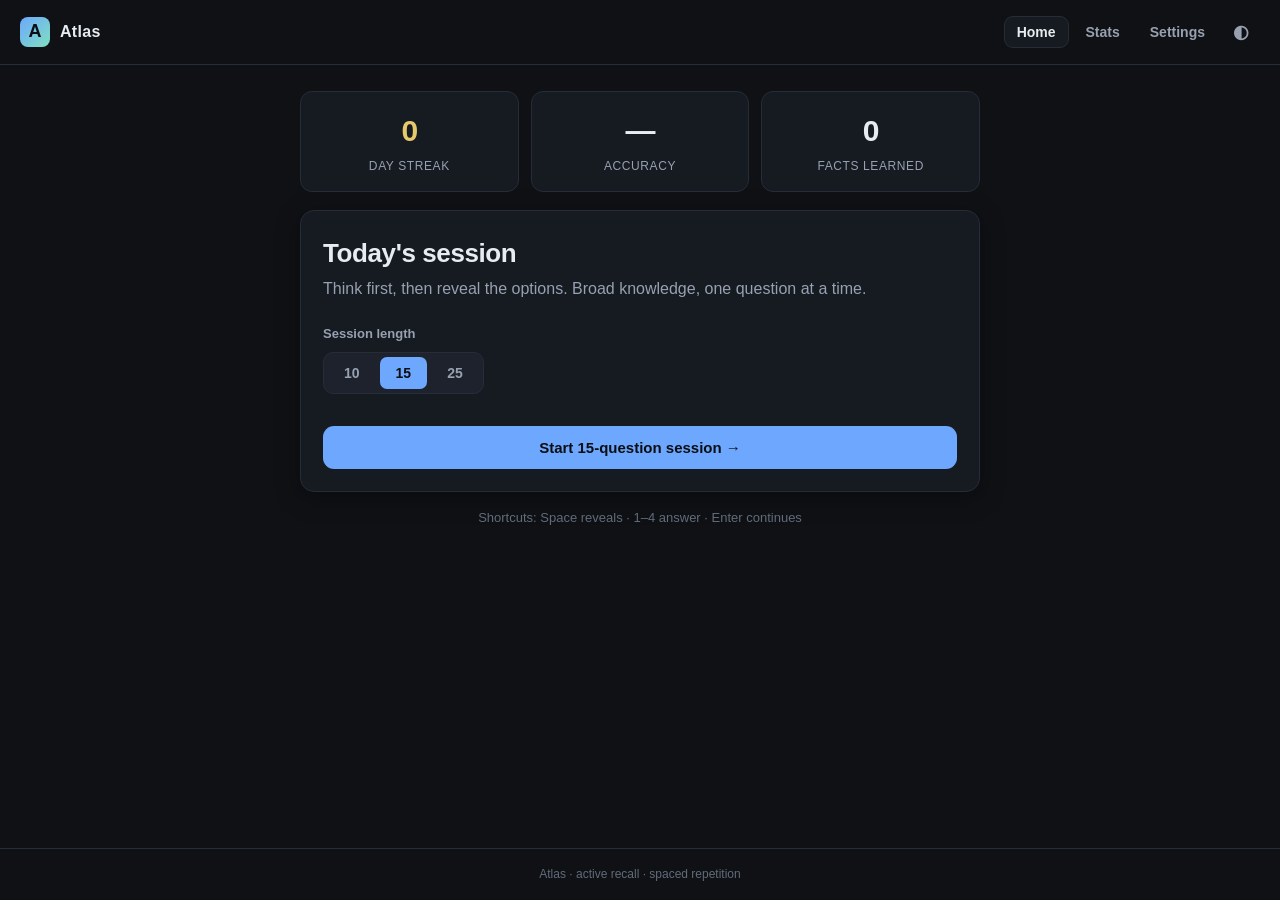
==== atlas/atlas.html @ 2e0153a5 "Add single-file build and phone/hosting instructions - atlas/atlas.html: the whole app (HTML, CSS, J" ====
<!doctype html>
<html lang="en" data-theme="dark">
<head>
<meta charset="utf-8" />
<meta name="viewport" content="width=device-width, initial-scale=1, viewport-fit=cover" />
<title>Atlas — Knowledge Training</title>
<link rel="icon" href="data:image/svg+xml,%3Csvg xmlns='http://www.w3.org/2000/svg' viewBox='0 0 32 32'%3E%3Crect width='32' height='32' rx='7' fill='%236ea8fe'/%3E%3Ctext x='16' y='23' font-family='Arial,sans-serif' font-size='20' font-weight='bold' text-anchor='middle' fill='%230b0e13'%3EA%3C/text%3E%3C/svg%3E" />
<style>
/* Atlas — clean, focused, distraction-free. Dark by default. */
:root {
  --bg: #0f1115;
  --bg-elev: #161a21;
  --bg-elev2: #1d222c;
  --border: #262c38;
  --text: #e7ecf3;
  --text-dim: #97a1b0;
  --text-faint: #616b7a;
  --accent: #6ea8fe;
  --accent-2: #7ee0c0;
  --good: #4ec98f;
  --good-bg: rgba(78, 201, 143, 0.12);
  --bad: #f2777a;
  --bad-bg: rgba(242, 119, 122, 0.12);
  --warn: #e6c96a;
  --shadow: 0 6px 24px rgba(0, 0, 0, 0.35);
  --radius: 14px;
  --maxw: 720px;
}
:root[data-theme="light"] {
  --bg: #f6f7f9;
  --bg-elev: #ffffff;
  --bg-elev2: #f0f2f5;
  --border: #e2e6ec;
  --text: #1a1f27;
  --text-dim: #566072;
  --text-faint: #8b95a5;
  --accent: #2f6fe0;
  --accent-2: #169c78;
  --good: #1f9d61;
  --good-bg: rgba(31, 157, 97, 0.10);
  --bad: #d8484b;
  --bad-bg: rgba(216, 72, 75, 0.10);
  --warn: #b8860b;
  --shadow: 0 6px 24px rgba(20, 30, 50, 0.10);
}

* { box-sizing: border-box; }
html, body { margin: 0; padding: 0; }
body {
  background: var(--bg);
  color: var(--text);
  font: 16px/1.55 -apple-system, BlinkMacSystemFont, "Segoe UI", Roboto, Helvetica, Arial, sans-serif;
  -webkit-font-smoothing: antialiased;
  min-height: 100vh;
}

#app { display: flex; flex-direction: column; min-height: 100vh; }

/* Top bar */
.topbar {
  display: flex; align-items: center; justify-content: space-between;
  padding: 14px 20px; border-bottom: 1px solid var(--border);
  position: sticky; top: 0; background: var(--bg); z-index: 10;
}
.brand { display: flex; align-items: center; gap: 10px; cursor: pointer; user-select: none; }
.logo {
  display: grid; place-items: center; width: 30px; height: 30px; border-radius: 8px;
  background: linear-gradient(135deg, var(--accent), var(--accent-2));
  color: #0b0e13; font-weight: 800; font-size: 18px;
}
.brand-name { font-weight: 700; letter-spacing: 0.3px; }
.nav { display: flex; align-items: center; gap: 4px; }
.nav-btn, .icon-btn {
  background: transparent; color: var(--text-dim); border: 1px solid transparent;
  padding: 7px 12px; border-radius: 9px; cursor: pointer; font-size: 14px; font-weight: 600;
}
.nav-btn:hover, .icon-btn:hover { color: var(--text); background: var(--bg-elev); }
.nav-btn.active { color: var(--text); background: var(--bg-elev); border-color: var(--border); }
.icon-btn { font-size: 18px; padding: 6px 10px; }

/* Layout */
main { flex: 1; width: 100%; max-width: var(--maxw); margin: 0 auto; padding: 26px 20px 60px; }
.foot { text-align: center; color: var(--text-faint); font-size: 12px; padding: 16px; border-top: 1px solid var(--border); }

/* Cards */
.card {
  background: var(--bg-elev); border: 1px solid var(--border); border-radius: var(--radius);
  padding: 22px; box-shadow: var(--shadow);
}
.card + .card { margin-top: 16px; }

h1 { font-size: 26px; margin: 0 0 4px; letter-spacing: -0.4px; }
h2 { font-size: 18px; margin: 0 0 12px; }
h3 { font-size: 14px; margin: 0 0 10px; color: var(--text-dim); text-transform: uppercase; letter-spacing: 0.6px; }
.sub { color: var(--text-dim); margin: 0 0 22px; }
p { margin: 0 0 12px; }

/* Buttons */
.btn {
  display: inline-flex; align-items: center; justify-content: center; gap: 8px;
  background: var(--accent); color: #0b0e13; border: none; border-radius: 11px;
  padding: 13px 20px; font-size: 15px; font-weight: 700; cursor: pointer; width: 100%;
  transition: filter .12s ease, transform .05s ease;
}
.btn:hover { filter: brightness(1.06); }
.btn:active { transform: translateY(1px); }
.btn.secondary { background: var(--bg-elev2); color: var(--text); border: 1px solid var(--border); }
.btn.ghost { background: transparent; color: var(--text-dim); border: 1px solid var(--border); }
.btn.danger { background: transparent; color: var(--bad); border: 1px solid var(--bad); }
.btn:disabled { opacity: .5; cursor: not-allowed; }
.btn-row { display: flex; gap: 10px; }
.btn-row .btn { width: auto; flex: 1; }

/* Home stat strip */
.stat-strip { display: grid; grid-template-columns: repeat(3, 1fr); gap: 12px; margin-bottom: 18px; }
.stat {
  background: var(--bg-elev); border: 1px solid var(--border); border-radius: 12px; padding: 16px;
  text-align: center;
}
.stat .big { font-size: 30px; font-weight: 800; letter-spacing: -1px; }
.stat .lbl { color: var(--text-dim); font-size: 12px; text-transform: uppercase; letter-spacing: 0.6px; margin-top: 2px; }
.stat .flame { color: var(--warn); }

/* Segmented control */
.seg { display: inline-flex; background: var(--bg-elev2); border: 1px solid var(--border); border-radius: 10px; padding: 4px; gap: 4px; }
.seg button {
  background: transparent; border: none; color: var(--text-dim); padding: 8px 16px; border-radius: 7px;
  cursor: pointer; font-weight: 600; font-size: 14px;
}
.seg button.active { background: var(--accent); color: #0b0e13; }

.field { margin: 16px 0; }
.field label { display: block; font-size: 13px; color: var(--text-dim); margin-bottom: 8px; font-weight: 600; }

/* Banner */
.banner {
  display: flex; align-items: center; justify-content: space-between; gap: 14px; flex-wrap: wrap;
  background: linear-gradient(135deg, rgba(110,168,254,.14), rgba(126,224,192,.10));
  border: 1px solid var(--border); border-radius: 12px; padding: 16px 18px; margin-bottom: 18px;
}
.banner .txt strong { display: block; }
.banner .txt span { color: var(--text-dim); font-size: 14px; }
.banner .btn { width: auto; }

/* ---- Quiz ---- */
.quiz-head { display: flex; align-items: center; justify-content: space-between; margin-bottom: 16px; color: var(--text-dim); font-size: 13px; }
.progress { height: 6px; background: var(--bg-elev2); border-radius: 99px; overflow: hidden; margin-bottom: 22px; border: 1px solid var(--border); }
.progress > i { display: block; height: 100%; background: linear-gradient(90deg, var(--accent), var(--accent-2)); transition: width .3s ease; }

.tags { display: flex; gap: 8px; flex-wrap: wrap; margin-bottom: 16px; }
.tag { font-size: 11px; font-weight: 700; text-transform: uppercase; letter-spacing: .5px; padding: 4px 9px; border-radius: 99px; border: 1px solid var(--border); color: var(--text-dim); }
.tag.topic { color: var(--accent); border-color: color-mix(in srgb, var(--accent) 40%, var(--border)); }
.tag.easy { color: var(--good); } .tag.medium { color: var(--warn); } .tag.hard { color: var(--bad); }
.tag.connect { color: var(--accent-2); border-color: color-mix(in srgb, var(--accent-2) 40%, var(--border)); }

.qtext { font-size: 24px; line-height: 1.35; font-weight: 600; letter-spacing: -0.3px; margin: 6px 0 24px; }
@media (min-width: 600px){ .qtext { font-size: 27px; } }

.recall-hint { color: var(--text-faint); font-size: 14px; margin-bottom: 20px; font-style: italic; }

.choices { display: flex; flex-direction: column; gap: 10px; }
.choice {
  display: flex; align-items: center; gap: 14px; text-align: left; width: 100%;
  background: var(--bg-elev2); border: 1px solid var(--border); color: var(--text);
  padding: 15px 16px; border-radius: 12px; cursor: pointer; font-size: 16px; line-height: 1.4;
  transition: border-color .12s ease, background .12s ease;
}
.choice:hover:not(:disabled) { border-color: var(--accent); }
.choice .key {
  flex: 0 0 26px; height: 26px; display: grid; place-items: center; border-radius: 7px;
  background: var(--bg); border: 1px solid var(--border); font-size: 13px; font-weight: 700; color: var(--text-dim);
}
.choice:disabled { cursor: default; }
.choice.correct { border-color: var(--good); background: var(--good-bg); }
.choice.correct .key { background: var(--good); color: #06130d; border-color: var(--good); }
.choice.wrong { border-color: var(--bad); background: var(--bad-bg); }
.choice.wrong .key { background: var(--bad); color: #1a0606; border-color: var(--bad); }
.choice.muted { opacity: .55; }

/* Feedback */
.feedback { margin-top: 22px; border-top: 1px solid var(--border); padding-top: 20px; }
.verdict { font-size: 18px; font-weight: 800; margin-bottom: 12px; display: flex; align-items: center; gap: 8px; }
.verdict.correct { color: var(--good); }
.verdict.wrong { color: var(--bad); }
.fb-block { margin: 12px 0; }
.fb-block .k { font-size: 11px; text-transform: uppercase; letter-spacing: .6px; color: var(--text-faint); font-weight: 700; margin-bottom: 3px; }
.fb-block .v { color: var(--text); }
.fb-block.connection .v { color: var(--accent-2); }
.fb-block.distractor .v { color: var(--text-dim); }

/* Summary */
.score-hero { text-align: center; padding: 10px 0 20px; }
.score-hero .pct { font-size: 56px; font-weight: 800; letter-spacing: -2px; line-height: 1; }
.score-hero .frac { color: var(--text-dim); margin-top: 6px; }

.breakdown-row { display: flex; align-items: center; gap: 12px; margin: 10px 0; }
.breakdown-row .name { flex: 0 0 130px; font-weight: 600; font-size: 14px; }
.bar { flex: 1; height: 8px; background: var(--bg-elev2); border-radius: 99px; overflow: hidden; border: 1px solid var(--border); }
.bar > i { display: block; height: 100%; background: linear-gradient(90deg, var(--accent), var(--accent-2)); }
.breakdown-row .val { flex: 0 0 64px; text-align: right; color: var(--text-dim); font-size: 13px; font-variant-numeric: tabular-nums; }

.recap-item { padding: 12px 0; border-bottom: 1px solid var(--border); }
.recap-item:last-child { border-bottom: none; }
.recap-item .q { font-weight: 600; margin-bottom: 3px; }
.recap-item .a { color: var(--good); font-size: 14px; }
.recap-item .e { color: var(--text-dim); font-size: 14px; margin-top: 3px; }

.review-list li { color: var(--text-dim); margin-bottom: 8px; }

/* Dashboard */
.metric-grid { display: grid; grid-template-columns: repeat(auto-fit, minmax(140px, 1fr)); gap: 12px; margin-bottom: 16px; }
.spark { width: 100%; height: 70px; display: block; }
.tbl { width: 100%; border-collapse: collapse; font-size: 14px; }
.tbl td { padding: 8px 0; border-bottom: 1px solid var(--border); }
.tbl td:last-child { text-align: right; color: var(--text-dim); font-variant-numeric: tabular-nums; }
.pill { font-size: 12px; padding: 2px 8px; border-radius: 99px; font-weight: 700; }
.pill.strong { color: var(--good); background: var(--good-bg); }
.pill.weak { color: var(--bad); background: var(--bad-bg); }

.muted-note { color: var(--text-faint); font-size: 13px; }
.center { text-align: center; }
.mt { margin-top: 16px; }
.hidden { display: none !important; }
.error-box { color: var(--bad); background: var(--bad-bg); border: 1px solid var(--bad); border-radius: 10px; padding: 16px; }

kbd {
  font: inherit; font-size: 12px; background: var(--bg-elev2); border: 1px solid var(--border);
  border-bottom-width: 2px; border-radius: 5px; padding: 1px 6px; color: var(--text-dim);
}

</style>
</head>
<body>

<div id="app">
  <header class="topbar">
    <div class="brand" id="navHome" role="button" tabindex="0" aria-label="Atlas home">
      <span class="logo">A</span><span class="brand-name">Atlas</span>
    </div>
    <nav class="nav">
      <button class="nav-btn" data-view="home">Home</button>
      <button class="nav-btn" data-view="stats">Stats</button>
      <button class="nav-btn" data-view="settings">Settings</button>
      <button class="icon-btn" id="themeToggle" title="Toggle light/dark" aria-label="Toggle theme">◐</button>
    </nav>
  </header>
  <main id="main"></main>
  <footer class="foot"><span>Atlas · active recall · spaced repetition</span></footer>
</div>
<script>
window.ATLAS_QUESTIONS = [
  {
    "id": "h001",
    "topic": "History",
    "subtopic": "Ancient Egypt",
    "difficulty": "easy",
    "question": "What was the primary purpose of the Great Pyramid of Giza?",
    "choices": [
      "A royal palace",
      "A tomb for a pharaoh",
      "A grain storehouse",
      "An astronomical observatory"
    ],
    "answerIndex": 1,
    "explanation": "The Great Pyramid was built around 2560 BCE as a monumental tomb for the pharaoh Khufu.",
    "distractorNotes": "It aligns to cardinal directions, but 'observatory' is a modern myth — its function was funerary.",
    "connection": "Part of the same Old Kingdom pyramid-building tradition centered on Memphis."
  },
  {
    "id": "h002",
    "topic": "History",
    "subtopic": "Ancient Egypt",
    "difficulty": "medium",
    "question": "The Rosetta Stone was crucial because it allowed scholars to decipher which script?",
    "choices": [
      "Cuneiform",
      "Egyptian hieroglyphs",
      "Linear B",
      "Sanskrit"
    ],
    "answerIndex": 1,
    "explanation": "Its parallel Greek text let Champollion crack hieroglyphs in the 1820s.",
    "distractorNotes": "Linear B was decoded later (1950s) by Ventris — a different script entirely.",
    "connection": "Found by Napoleon's expedition to Egypt in 1799."
  },
  {
    "id": "h003",
    "topic": "History",
    "subtopic": "Ancient Egypt",
    "difficulty": "medium",
    "question": "Cleopatra VII, the last active ruler of Ptolemaic Egypt, was of what ancestry?",
    "choices": [
      "Egyptian",
      "Greek (Macedonian)",
      "Persian",
      "Nubian"
    ],
    "answerIndex": 1,
    "explanation": "The Ptolemies descended from Ptolemy I, a Macedonian Greek general of Alexander the Great.",
    "distractorNotes": "Though queen of Egypt, her dynasty was Greek-speaking and Hellenistic in culture.",
    "connection": "Her death in 30 BCE marked Egypt's absorption into the Roman Empire."
  },
  {
    "id": "h004",
    "topic": "History",
    "subtopic": "Ancient Greece",
    "difficulty": "easy",
    "question": "Which Greek city-state was famous for its rigorous military training and warrior society?",
    "choices": [
      "Athens",
      "Corinth",
      "Sparta",
      "Thebes"
    ],
    "answerIndex": 2,
    "explanation": "Sparta organized its entire society around producing disciplined hoplite soldiers.",
    "distractorNotes": "Athens was the cultural and democratic rival — power, not soldiering, defined it.",
    "connection": "Athens and Sparta led opposing sides in the Peloponnesian War."
  },
  {
    "id": "h005",
    "topic": "History",
    "subtopic": "Ancient Greece",
    "difficulty": "medium",
    "question": "The Battle of Marathon (490 BCE) was fought between Athens and which empire?",
    "choices": [
      "Macedon",
      "The Persian Empire",
      "Carthage",
      "Rome"
    ],
    "answerIndex": 1,
    "explanation": "Athens repelled a Persian invasion at Marathon, a defining moment of the Greco-Persian Wars.",
    "distractorNotes": "Macedon rose later under Philip II and Alexander — not Athens' foe here.",
    "connection": "The later Persian invasion under Xerxes led to Thermopylae and Salamis."
  },
  {
    "id": "h006",
    "topic": "History",
    "subtopic": "Ancient Greece",
    "difficulty": "medium",
    "question": "Alexander the Great was tutored as a youth by which philosopher?",
    "choices": [
      "Plato",
      "Socrates",
      "Aristotle",
      "Diogenes"
    ],
    "answerIndex": 2,
    "explanation": "Aristotle tutored the young Alexander in Macedon, shaping his outlook.",
    "distractorNotes": "Aristotle studied under Plato, but it was Aristotle himself who taught Alexander.",
    "connection": "Aristotle had been a student of Plato, who studied under Socrates."
  },
  {
    "id": "h007",
    "topic": "History",
    "subtopic": "Ancient Greece",
    "difficulty": "hard",
    "question": "The Greek defeat of Athens in the Peloponnesian War (404 BCE) was largely secured with naval help from which unlikely backer of Sparta?",
    "choices": [
      "Egypt",
      "Persia",
      "Carthage",
      "Macedon"
    ],
    "answerIndex": 1,
    "explanation": "Persian gold funded the Spartan fleet that finally broke Athenian sea power.",
    "distractorNotes": "Persia had been Greece's enemy decades earlier — the alliance was purely strategic.",
    "connection": "Persia's earlier invasions had united Athens and Sparta against a common foe."
  },
  {
    "id": "h008",
    "topic": "History",
    "subtopic": "Ancient Rome",
    "difficulty": "easy",
    "question": "Who was the first Roman emperor?",
    "choices": [
      "Julius Caesar",
      "Augustus",
      "Nero",
      "Constantine"
    ],
    "answerIndex": 1,
    "explanation": "Augustus (Octavian) became the first emperor in 27 BCE, ending the Republic.",
    "distractorNotes": "Julius Caesar was a dictator but never emperor — he was assassinated in 44 BCE.",
    "connection": "Augustus was Julius Caesar's adopted heir and great-nephew."
  },
  {
    "id": "h009",
    "topic": "History",
    "subtopic": "Ancient Rome",
    "difficulty": "easy",
    "question": "Julius Caesar was assassinated in what year?",
    "choices": [
      "44 BCE",
      "27 BCE",
      "14 CE",
      "79 CE"
    ],
    "answerIndex": 0,
    "explanation": "He was stabbed by senators on the Ides of March, 44 BCE.",
    "distractorNotes": "27 BCE is when Augustus took power — after Caesar's death, not the same event.",
    "connection": "His death triggered civil wars that ended with Augustus founding the empire."
  },
  {
    "id": "h010",
    "topic": "History",
    "subtopic": "Ancient Rome",
    "difficulty": "medium",
    "question": "The Punic Wars were fought between Rome and which rival power?",
    "choices": [
      "Greece",
      "Egypt",
      "Carthage",
      "Persia"
    ],
    "answerIndex": 2,
    "explanation": "Rome fought three Punic Wars against Carthage, destroying it in 146 BCE.",
    "distractorNotes": "Hannibal was Carthaginian, not Greek — the wars were with Carthage.",
    "connection": "Hannibal's crossing of the Alps came in the Second Punic War."
  },
  {
    "id": "h011",
    "topic": "History",
    "subtopic": "Ancient Rome",
    "difficulty": "medium",
    "question": "Which general famously crossed the Alps with war elephants to attack Rome?",
    "choices": [
      "Scipio",
      "Hannibal",
      "Pyrrhus",
      "Vercingetorix"
    ],
    "answerIndex": 1,
    "explanation": "Hannibal of Carthage crossed the Alps in 218 BCE during the Second Punic War.",
    "distractorNotes": "Scipio was the Roman who ultimately defeated Hannibal at Zama.",
    "connection": "His campaign was part of Carthage's long struggle with Rome in the Punic Wars."
  },
  {
    "id": "h012",
    "topic": "History",
    "subtopic": "Ancient Rome",
    "difficulty": "hard",
    "question": "In what year did the Western Roman Empire traditionally 'fall' when the last emperor was deposed?",
    "choices": [
      "410 CE",
      "476 CE",
      "527 CE",
      "800 CE"
    ],
    "answerIndex": 1,
    "explanation": "In 476 CE the Germanic leader Odoacer deposed Romulus Augustulus, ending the Western Empire.",
    "distractorNotes": "410 CE was Alaric's sack of Rome — dramatic, but the empire limped on for decades.",
    "connection": "The Eastern (Byzantine) Empire continued for nearly another thousand years."
  },
  {
    "id": "h013",
    "topic": "History",
    "subtopic": "Byzantine Empire",
    "difficulty": "medium",
    "question": "The Byzantine emperor Justinian is best known for compiling what enduring legal work?",
    "choices": [
      "The Twelve Tables",
      "The Corpus Juris Civilis",
      "The Napoleonic Code",
      "Hammurabi's Code"
    ],
    "answerIndex": 1,
    "explanation": "Justinian's Corpus Juris Civilis codified Roman law and shaped later European legal systems.",
    "distractorNotes": "The Napoleonic Code came over a millennium later, though it drew on Roman ideas.",
    "connection": "Justinian also built the Hagia Sophia in Constantinople."
  },
  {
    "id": "h014",
    "topic": "History",
    "subtopic": "Byzantine Empire",
    "difficulty": "hard",
    "question": "In what year did Constantinople fall to the Ottoman Turks, ending the Byzantine Empire?",
    "choices": [
      "1204",
      "1453",
      "1492",
      "1520"
    ],
    "answerIndex": 1,
    "explanation": "Mehmed II captured Constantinople in 1453, ending the last remnant of the Roman Empire.",
    "distractorNotes": "1204 was the Crusader sack of the city — damaging, but not the final fall.",
    "connection": "The fall pushed Greek scholars west, feeding the Renaissance."
  },
  {
    "id": "h015",
    "topic": "History",
    "subtopic": "Ancient China",
    "difficulty": "medium",
    "question": "Which Chinese emperor unified China and is associated with the Terracotta Army?",
    "choices": [
      "Kublai Khan",
      "Qin Shi Huang",
      "Emperor Wu of Han",
      "Confucius"
    ],
    "answerIndex": 1,
    "explanation": "Qin Shi Huang unified China in 221 BCE and was buried with the Terracotta Army.",
    "distractorNotes": "Confucius was a philosopher, not an emperor, and lived centuries earlier.",
    "connection": "He also began connecting walls that would become the Great Wall of China."
  },
  {
    "id": "h016",
    "topic": "History",
    "subtopic": "Ancient China",
    "difficulty": "hard",
    "question": "The Han Dynasty is often paralleled with which contemporaneous Western empire at its height?",
    "choices": [
      "The Roman Empire",
      "The Persian Empire",
      "The Ottoman Empire",
      "Ancient Egypt"
    ],
    "answerIndex": 0,
    "explanation": "The Han (206 BCE–220 CE) flourished alongside Rome, both vast empires linked by the Silk Road.",
    "distractorNotes": "The Ottomans arose over a thousand years later — wrong era entirely.",
    "connection": "Silk Road trade connected Han China indirectly to the Roman world.",
    "connect": true
  },
  {
    "id": "h017",
    "topic": "History",
    "subtopic": "Mongol Empire",
    "difficulty": "easy",
    "question": "Who founded the Mongol Empire in the early 13th century?",
    "choices": [
      "Kublai Khan",
      "Genghis Khan",
      "Timur",
      "Attila"
    ],
    "answerIndex": 1,
    "explanation": "Genghis Khan united the Mongol tribes and launched conquests around 1206.",
    "distractorNotes": "Kublai Khan was his grandson, who later ruled China as the Yuan dynasty.",
    "connection": "Kublai Khan extended the empire and founded the Yuan dynasty in China."
  },
  {
    "id": "h018",
    "topic": "History",
    "subtopic": "Mongol Empire",
    "difficulty": "medium",
    "question": "The Mongol Empire became the largest contiguous land empire in history. Kublai Khan's rule in China established which dynasty?",
    "choices": [
      "Ming",
      "Song",
      "Yuan",
      "Tang"
    ],
    "answerIndex": 2,
    "explanation": "Kublai Khan founded the Yuan dynasty, ruling China from 1271.",
    "distractorNotes": "The Ming dynasty came after, overthrowing Mongol rule in 1368.",
    "connection": "Marco Polo reportedly served at Kublai Khan's court."
  },
  {
    "id": "h019",
    "topic": "History",
    "subtopic": "Islamic Golden Age",
    "difficulty": "medium",
    "question": "The 'House of Wisdom,' a major center of learning and translation, was located in which city?",
    "choices": [
      "Cairo",
      "Baghdad",
      "Cordoba",
      "Damascus"
    ],
    "answerIndex": 1,
    "explanation": "Baghdad's House of Wisdom under the Abbasids preserved and expanded Greek, Persian, and Indian knowledge.",
    "distractorNotes": "Cordoba was a great center too, but the House of Wisdom specifically was in Baghdad.",
    "connection": "Its translations later reached Europe, helping spark the Renaissance."
  },
  {
    "id": "h020",
    "topic": "History",
    "subtopic": "Islamic Golden Age",
    "difficulty": "hard",
    "question": "The mathematician al-Khwarizmi gave his name to which modern term?",
    "choices": [
      "Calculus",
      "Algorithm",
      "Logarithm",
      "Geometry"
    ],
    "answerIndex": 1,
    "explanation": "'Algorithm' derives from the Latinized form of al-Khwarizmi's name; 'algebra' from his book's title.",
    "distractorNotes": "Logarithms were developed much later by John Napier in the 1600s.",
    "connection": "His work reached Europe via translations from centers like Toledo."
  },
  {
    "id": "h021",
    "topic": "History",
    "subtopic": "Medieval Europe",
    "difficulty": "easy",
    "question": "The Magna Carta, sealed in 1215, limited the power of which English king?",
    "choices": [
      "Henry VIII",
      "King John",
      "Richard III",
      "William the Conqueror"
    ],
    "answerIndex": 1,
    "explanation": "Barons forced King John to seal Magna Carta, curbing royal power and asserting rights.",
    "distractorNotes": "Henry VIII reigned three centuries later — wrong era.",
    "connection": "Its principles influenced later constitutional ideas, including in the United States."
  },
  {
    "id": "h022",
    "topic": "History",
    "subtopic": "Medieval Europe",
    "difficulty": "medium",
    "question": "The Black Death, which killed a large share of Europe's population, peaked in which decade?",
    "choices": [
      "1240s",
      "1340s",
      "1450s",
      "1520s"
    ],
    "answerIndex": 1,
    "explanation": "The plague swept Europe roughly 1347–1351, killing perhaps a third of the population.",
    "distractorNotes": "The 1520s saw other crises, but the great Black Death peaked in the late 1340s.",
    "connection": "Labor shortages afterward helped weaken feudalism."
  },
  {
    "id": "h023",
    "topic": "History",
    "subtopic": "Medieval Europe",
    "difficulty": "medium",
    "question": "The Battle of Hastings in 1066 resulted in the Norman conquest of England led by whom?",
    "choices": [
      "William the Conqueror",
      "Charlemagne",
      "Harold Godwinson",
      "Richard the Lionheart"
    ],
    "answerIndex": 0,
    "explanation": "William, Duke of Normandy, defeated King Harold at Hastings and became king of England.",
    "distractorNotes": "Harold Godwinson was the English king who lost — and died — at Hastings.",
    "connection": "The conquest brought French language and customs into English governance."
  },
  {
    "id": "h024",
    "topic": "History",
    "subtopic": "Medieval Europe",
    "difficulty": "hard",
    "question": "Charlemagne was crowned 'Emperor of the Romans' by the Pope in what year?",
    "choices": [
      "800 CE",
      "962 CE",
      "1066 CE",
      "1215 CE"
    ],
    "answerIndex": 0,
    "explanation": "Pope Leo III crowned Charlemagne on Christmas Day, 800 CE, reviving an imperial title in the West.",
    "distractorNotes": "962 CE was Otto I's coronation, founding the later Holy Roman Empire.",
    "connection": "His empire fragmented into realms that shaped France and Germany.",
    "connect": true
  },
  {
    "id": "h025",
    "topic": "History",
    "subtopic": "Crusades",
    "difficulty": "medium",
    "question": "The First Crusade, launched in 1095, had what primary goal?",
    "choices": [
      "Convert Spain",
      "Capture Jerusalem",
      "Conquer Constantinople",
      "Defeat the Mongols"
    ],
    "answerIndex": 1,
    "explanation": "Pope Urban II called the First Crusade to seize Jerusalem from Muslim control; it fell in 1099.",
    "distractorNotes": "Constantinople was Christian at the time — its sack came in the Fourth Crusade.",
    "connection": "Later crusades increased contact between Europe and the Islamic world."
  },
  {
    "id": "h026",
    "topic": "History",
    "subtopic": "Renaissance",
    "difficulty": "easy",
    "question": "In which country did the Renaissance begin?",
    "choices": [
      "France",
      "England",
      "Italy",
      "Germany"
    ],
    "answerIndex": 2,
    "explanation": "The Renaissance began in Italian city-states like Florence in the 14th century.",
    "distractorNotes": "Germany was key to the later Reformation, but the Renaissance started in Italy.",
    "connection": "Wealthy patrons like the Medici funded Renaissance art."
  },
  {
    "id": "h027",
    "topic": "History",
    "subtopic": "Renaissance",
    "difficulty": "medium",
    "question": "Which family were the powerful banking patrons of Renaissance Florence?",
    "choices": [
      "The Borgias",
      "The Medici",
      "The Habsburgs",
      "The Sforza"
    ],
    "answerIndex": 1,
    "explanation": "The Medici bankrolled artists and thinkers, dominating Florentine politics and culture.",
    "distractorNotes": "The Sforza ruled Milan; the Medici were the Florentine patrons.",
    "connection": "Their patronage supported figures connected to Leonardo and Michelangelo."
  },
  {
    "id": "h028",
    "topic": "History",
    "subtopic": "Renaissance",
    "difficulty": "medium",
    "question": "Johannes Gutenberg's key innovation around 1440 was what?",
    "choices": [
      "The telescope",
      "Movable-type printing in Europe",
      "Paper",
      "The mechanical clock"
    ],
    "answerIndex": 1,
    "explanation": "Gutenberg's movable-type press let books be mass-produced, spreading ideas rapidly.",
    "distractorNotes": "Paper predated him by centuries, arriving from China via the Islamic world.",
    "connection": "Cheap printed books helped fuel the Reformation and Scientific Revolution."
  },
  {
    "id": "h029",
    "topic": "History",
    "subtopic": "Reformation",
    "difficulty": "easy",
    "question": "Who is traditionally said to have sparked the Protestant Reformation in 1517?",
    "choices": [
      "John Calvin",
      "Martin Luther",
      "Henry VIII",
      "Erasmus"
    ],
    "answerIndex": 1,
    "explanation": "Martin Luther's Ninety-Five Theses challenged Church practices, igniting the Reformation.",
    "distractorNotes": "Calvin came slightly later, building a distinct branch of Protestantism.",
    "connection": "The printing press spread Luther's writings across Europe fast."
  },
  {
    "id": "h030",
    "topic": "History",
    "subtopic": "Reformation",
    "difficulty": "medium",
    "question": "King Henry VIII broke from the Catholic Church largely to accomplish what?",
    "choices": [
      "Annul his marriage",
      "Fund a crusade",
      "Adopt Calvinism",
      "End Latin services"
    ],
    "answerIndex": 0,
    "explanation": "Denied an annulment by the Pope, Henry made himself head of the Church of England.",
    "distractorNotes": "His break was political and personal, not initially about Protestant theology like Calvinism.",
    "connection": "His split paralleled the wider Reformation shaking Europe."
  },
  {
    "id": "h031",
    "topic": "History",
    "subtopic": "Age of Exploration",
    "difficulty": "easy",
    "question": "In 1492, Christopher Columbus sailed west under the sponsorship of which crown?",
    "choices": [
      "Portugal",
      "England",
      "Spain",
      "France"
    ],
    "answerIndex": 2,
    "explanation": "Ferdinand and Isabella of Spain funded Columbus's voyage across the Atlantic.",
    "distractorNotes": "Portugal led exploration too, but Columbus sailed for Spain.",
    "connection": "His voyages began sustained European contact with the Americas."
  },
  {
    "id": "h032",
    "topic": "History",
    "subtopic": "Age of Exploration",
    "difficulty": "medium",
    "question": "Which explorer's expedition completed the first circumnavigation of the globe (1519–1522)?",
    "choices": [
      "Vasco da Gama",
      "Ferdinand Magellan",
      "Francis Drake",
      "Amerigo Vespucci"
    ],
    "answerIndex": 1,
    "explanation": "Magellan's expedition circled the globe, though he died in the Philippines before it finished.",
    "distractorNotes": "Drake circumnavigated later (1577–80); Magellan's voyage was first.",
    "connection": "The voyage proved the Americas were separate from Asia."
  },
  {
    "id": "h032b",
    "topic": "History",
    "subtopic": "Age of Exploration",
    "difficulty": "hard",
    "question": "The 1494 Treaty of Tordesillas divided newly explored lands between which two powers?",
    "choices": [
      "Spain and Portugal",
      "England and France",
      "Spain and England",
      "Portugal and the Netherlands"
    ],
    "answerIndex": 0,
    "explanation": "Spain and Portugal split the non-European world along a meridian, brokered by the Pope.",
    "distractorNotes": "England and France challenged it later, but weren't parties to the treaty.",
    "connection": "It explains why Brazil speaks Portuguese while most of Latin America speaks Spanish."
  },
  {
    "id": "h033",
    "topic": "History",
    "subtopic": "Age of Exploration",
    "difficulty": "medium",
    "question": "The Aztec Empire was conquered in the 1520s by a Spanish expedition led by whom?",
    "choices": [
      "Francisco Pizarro",
      "Hernán Cortés",
      "Ponce de León",
      "Hernando de Soto"
    ],
    "answerIndex": 1,
    "explanation": "Hernán Cortés toppled the Aztec Empire and its capital Tenochtitlan by 1521.",
    "distractorNotes": "Pizarro conquered the Inca in Peru — a different empire and region.",
    "connection": "Old World diseases devastated indigenous populations during the conquest."
  },
  {
    "id": "h034",
    "topic": "History",
    "subtopic": "Age of Exploration",
    "difficulty": "medium",
    "question": "Francisco Pizarro conquered which empire in the 1530s?",
    "choices": [
      "The Maya",
      "The Aztec",
      "The Inca",
      "The Olmec"
    ],
    "answerIndex": 2,
    "explanation": "Pizarro overthrew the Inca Empire in the Andes, capturing the emperor Atahualpa.",
    "distractorNotes": "Cortés conquered the Aztec; Pizarro's target was the Inca.",
    "connection": "Both conquests were aided by internal divisions and European diseases."
  },
  {
    "id": "h035",
    "topic": "History",
    "subtopic": "Scientific Revolution",
    "difficulty": "medium",
    "question": "Who proposed that the Sun, not the Earth, is at the center of the solar system?",
    "choices": [
      "Galileo",
      "Copernicus",
      "Newton",
      "Kepler"
    ],
    "answerIndex": 1,
    "explanation": "Copernicus advanced the heliocentric model in his 1543 work, challenging Earth-centered views.",
    "distractorNotes": "Galileo defended and provided evidence for it, but Copernicus proposed it first.",
    "connection": "Galileo's telescopic evidence supported Copernicus and drew Church scrutiny."
  },
  {
    "id": "h036",
    "topic": "History",
    "subtopic": "Scientific Revolution",
    "difficulty": "medium",
    "question": "Isaac Newton's Principia (1687) formulated the laws of motion and what other major theory?",
    "choices": [
      "Evolution",
      "Universal gravitation",
      "Relativity",
      "Thermodynamics"
    ],
    "answerIndex": 1,
    "explanation": "Newton described universal gravitation, unifying celestial and earthly motion.",
    "distractorNotes": "Relativity was Einstein's 20th-century revision of Newton's gravity.",
    "connection": "His work built on Kepler's laws of planetary motion."
  },
  {
    "id": "h037",
    "topic": "History",
    "subtopic": "Enlightenment",
    "difficulty": "medium",
    "question": "Which Enlightenment thinker argued for separation of governmental powers into branches?",
    "choices": [
      "Voltaire",
      "Montesquieu",
      "Rousseau",
      "Hobbes"
    ],
    "answerIndex": 1,
    "explanation": "Montesquieu's 'The Spirit of the Laws' advocated separating legislative, executive, and judicial powers.",
    "distractorNotes": "Rousseau focused on the social contract and general will, not separation of powers.",
    "connection": "His ideas shaped the U.S. Constitution's checks and balances."
  },
  {
    "id": "h038",
    "topic": "History",
    "subtopic": "American History",
    "difficulty": "easy",
    "question": "The United States Declaration of Independence was adopted in what year?",
    "choices": [
      "1607",
      "1776",
      "1783",
      "1789"
    ],
    "answerIndex": 1,
    "explanation": "The Second Continental Congress adopted the Declaration on July 4, 1776.",
    "distractorNotes": "1783 is when the Revolutionary War ended with the Treaty of Paris.",
    "connection": "Enlightenment ideas of natural rights shaped its language."
  },
  {
    "id": "h039",
    "topic": "History",
    "subtopic": "American History",
    "difficulty": "medium",
    "question": "Who was the principal author of the Declaration of Independence?",
    "choices": [
      "George Washington",
      "Benjamin Franklin",
      "Thomas Jefferson",
      "John Adams"
    ],
    "answerIndex": 2,
    "explanation": "Thomas Jefferson drafted the Declaration, later edited by the Congress.",
    "distractorNotes": "Franklin and Adams helped review it, but Jefferson wrote the draft.",
    "connection": "Jefferson drew on John Locke's ideas of natural rights."
  },
  {
    "id": "h040",
    "topic": "History",
    "subtopic": "American History",
    "difficulty": "medium",
    "question": "The American Civil War (1861–1865) was primarily fought over what central issue?",
    "choices": [
      "Taxation",
      "Slavery",
      "Foreign invasion",
      "Religion"
    ],
    "answerIndex": 1,
    "explanation": "Slavery and its expansion were the central issues driving Southern secession and the war.",
    "distractorNotes": "States' rights framed the debate, but the specific right in dispute was slavery.",
    "connection": "Lincoln's Emancipation Proclamation reframed the war's aims in 1863."
  },
  {
    "id": "h041",
    "topic": "History",
    "subtopic": "American History",
    "difficulty": "easy",
    "question": "Who was the U.S. president during the Civil War?",
    "choices": [
      "Andrew Jackson",
      "Abraham Lincoln",
      "Ulysses S. Grant",
      "Theodore Roosevelt"
    ],
    "answerIndex": 1,
    "explanation": "Abraham Lincoln led the Union through the Civil War until his assassination in 1865.",
    "distractorNotes": "Grant was the Union's top general who later became president after the war.",
    "connection": "Lincoln's Gettysburg Address redefined the war's purpose."
  },
  {
    "id": "h042",
    "topic": "History",
    "subtopic": "French Revolution",
    "difficulty": "easy",
    "question": "The French Revolution began in what year with events like the storming of the Bastille?",
    "choices": [
      "1776",
      "1789",
      "1804",
      "1815"
    ],
    "answerIndex": 1,
    "explanation": "The Bastille was stormed on July 14, 1789, a symbolic start to the Revolution.",
    "distractorNotes": "1804 is when Napoleon crowned himself emperor — a later phase.",
    "connection": "Enlightenment ideas and financial crisis fueled the upheaval."
  },
  {
    "id": "h043",
    "topic": "History",
    "subtopic": "French Revolution",
    "difficulty": "medium",
    "question": "The radical phase of the French Revolution dominated by mass executions is called the:",
    "choices": [
      "Thermidor",
      "Reign of Terror",
      "Directory",
      "Restoration"
    ],
    "answerIndex": 1,
    "explanation": "The Reign of Terror (1793–94), led by Robespierre, executed thousands as 'enemies' of the Revolution.",
    "distractorNotes": "Thermidor names the coup that ended the Terror and toppled Robespierre.",
    "connection": "Its chaos helped pave the way for Napoleon's rise."
  },
  {
    "id": "h044",
    "topic": "History",
    "subtopic": "Napoleonic Era",
    "difficulty": "medium",
    "question": "Napoleon's final defeat came at which 1815 battle?",
    "choices": [
      "Austerlitz",
      "Waterloo",
      "Trafalgar",
      "Leipzig"
    ],
    "answerIndex": 1,
    "explanation": "At Waterloo, British and Prussian forces under Wellington and Blücher defeated Napoleon for good.",
    "distractorNotes": "Austerlitz (1805) was one of his greatest victories — the opposite outcome.",
    "connection": "His defeat led to the Congress of Vienna redrawing Europe's map."
  },
  {
    "id": "h045",
    "topic": "History",
    "subtopic": "Napoleonic Era",
    "difficulty": "hard",
    "question": "Napoleon's disastrous 1812 campaign was an invasion of which country?",
    "choices": [
      "Spain",
      "Prussia",
      "Russia",
      "Austria"
    ],
    "answerIndex": 2,
    "explanation": "His invasion of Russia ended in catastrophic retreat, crippling the Grande Armée.",
    "distractorNotes": "Spain drained him in a long guerrilla war, but 1812's great disaster was Russia.",
    "connection": "The losses emboldened coalitions that led to Waterloo three years later."
  },
  {
    "id": "h046",
    "topic": "History",
    "subtopic": "Industrial Revolution",
    "difficulty": "easy",
    "question": "The Industrial Revolution began in the late 18th century in which country?",
    "choices": [
      "Britain",
      "United States",
      "Germany",
      "France"
    ],
    "answerIndex": 0,
    "explanation": "Britain, with coal, capital, and inventions, led the first Industrial Revolution.",
    "distractorNotes": "The U.S. and Germany industrialized heavily later in the 19th century.",
    "connection": "James Watt's steam engine improvements were central to it."
  },
  {
    "id": "h047",
    "topic": "History",
    "subtopic": "Industrial Revolution",
    "difficulty": "medium",
    "question": "James Watt is most associated with improving which machine?",
    "choices": [
      "The cotton gin",
      "The steam engine",
      "The telegraph",
      "The spinning jenny"
    ],
    "answerIndex": 1,
    "explanation": "Watt's improved steam engine (1760s–70s) dramatically boosted efficiency and powered industry.",
    "distractorNotes": "The spinning jenny (Hargreaves) was a textile machine, not Watt's work.",
    "connection": "Steam power later drove railways and steamships."
  },
  {
    "id": "h048",
    "topic": "History",
    "subtopic": "World War I",
    "difficulty": "easy",
    "question": "World War I began in what year?",
    "choices": [
      "1905",
      "1914",
      "1918",
      "1929"
    ],
    "answerIndex": 1,
    "explanation": "WWI broke out in 1914 after the assassination of Archduke Franz Ferdinand.",
    "distractorNotes": "1918 is when the war ended, not began.",
    "connection": "Its unresolved tensions helped set the stage for World War II."
  },
  {
    "id": "h049",
    "topic": "History",
    "subtopic": "World War I",
    "difficulty": "medium",
    "question": "The immediate spark of World War I was the assassination of Archduke Franz Ferdinand in which city?",
    "choices": [
      "Vienna",
      "Sarajevo",
      "Belgrade",
      "Berlin"
    ],
    "answerIndex": 1,
    "explanation": "He was killed in Sarajevo in June 1914, triggering a cascade of alliances into war.",
    "distractorNotes": "Vienna was the Austro-Hungarian capital, but the assassination happened in Sarajevo.",
    "connection": "Entangling alliances turned a regional crisis into a world war."
  },
  {
    "id": "h050",
    "topic": "History",
    "subtopic": "World War I",
    "difficulty": "medium",
    "question": "The 1919 treaty that formally ended World War I and imposed heavy terms on Germany was the Treaty of:",
    "choices": [
      "Versailles",
      "Vienna",
      "Westphalia",
      "Utrecht"
    ],
    "answerIndex": 0,
    "explanation": "The Treaty of Versailles imposed reparations and territorial losses on Germany.",
    "distractorNotes": "Westphalia (1648) ended the Thirty Years' War — wrong century.",
    "connection": "Resentment over Versailles fed the rise of Nazism in Germany.",
    "connect": true
  },
  {
    "id": "h051",
    "topic": "History",
    "subtopic": "Russian Revolution",
    "difficulty": "medium",
    "question": "The Bolshevik Revolution of 1917 was led by whom?",
    "choices": [
      "Stalin",
      "Lenin",
      "Trotsky",
      "Kerensky"
    ],
    "answerIndex": 1,
    "explanation": "Vladimir Lenin led the Bolsheviks to power in the October Revolution of 1917.",
    "distractorNotes": "Stalin rose to lead the USSR only after Lenin's death in 1924.",
    "connection": "It created the world's first communist state, the Soviet Union."
  },
  {
    "id": "h052",
    "topic": "History",
    "subtopic": "World War II",
    "difficulty": "easy",
    "question": "World War II in Europe began in 1939 with Germany's invasion of which country?",
    "choices": [
      "France",
      "Poland",
      "Russia",
      "Belgium"
    ],
    "answerIndex": 1,
    "explanation": "Germany invaded Poland in September 1939, prompting Britain and France to declare war.",
    "distractorNotes": "France was invaded in 1940 — after the war had already begun.",
    "connection": "A secret pact with the USSR divided Poland between them."
  },
  {
    "id": "h053",
    "topic": "History",
    "subtopic": "World War II",
    "difficulty": "easy",
    "question": "The Japanese attack that brought the United States into World War II struck which harbor in 1941?",
    "choices": [
      "Manila Bay",
      "Pearl Harbor",
      "Midway",
      "Guam"
    ],
    "answerIndex": 1,
    "explanation": "Japan attacked Pearl Harbor, Hawaii, on December 7, 1941, drawing the U.S. into the war.",
    "distractorNotes": "Midway was a later 1942 naval battle, a turning point in the Pacific.",
    "connection": "The attack ended American neutrality and unified public opinion for war."
  },
  {
    "id": "h054",
    "topic": "History",
    "subtopic": "World War II",
    "difficulty": "medium",
    "question": "The D-Day landings of June 6, 1944 took place on the beaches of which region?",
    "choices": [
      "Sicily",
      "Normandy",
      "Crete",
      "Gallipoli"
    ],
    "answerIndex": 1,
    "explanation": "Allied forces landed in Normandy, France, opening a Western Front against Nazi Germany.",
    "distractorNotes": "Sicily was invaded in 1943, a year earlier and further south.",
    "connection": "It was the largest seaborne invasion in history."
  },
  {
    "id": "h055",
    "topic": "History",
    "subtopic": "World War II",
    "difficulty": "medium",
    "question": "Which 1942–43 battle is widely seen as the turning point of the war on the Eastern Front?",
    "choices": [
      "Stalingrad",
      "Kursk",
      "Berlin",
      "Warsaw"
    ],
    "answerIndex": 0,
    "explanation": "The Soviet victory at Stalingrad halted and reversed the German advance in the east.",
    "distractorNotes": "Kursk (1943) was decisive too, but Stalingrad is the classic turning point.",
    "connection": "After it, the Soviets pushed steadily toward Berlin."
  },
  {
    "id": "h056",
    "topic": "History",
    "subtopic": "World War II",
    "difficulty": "medium",
    "question": "World War II ended in the Pacific in 1945 after atomic bombs were dropped on Hiroshima and which other city?",
    "choices": [
      "Tokyo",
      "Kyoto",
      "Nagasaki",
      "Osaka"
    ],
    "answerIndex": 2,
    "explanation": "The second atomic bomb hit Nagasaki on August 9, 1945; Japan surrendered days later.",
    "distractorNotes": "Tokyo was firebombed but not struck by an atomic bomb.",
    "connection": "The bombings ushered in the nuclear age and Cold War arms race."
  },
  {
    "id": "h057",
    "topic": "History",
    "subtopic": "Cold War",
    "difficulty": "easy",
    "question": "The Cold War was primarily a rivalry between the United States and which other power?",
    "choices": [
      "China",
      "The Soviet Union",
      "Germany",
      "Japan"
    ],
    "answerIndex": 1,
    "explanation": "The U.S. and the USSR led opposing capitalist and communist blocs after WWII.",
    "distractorNotes": "China was communist too, but the central rivalry was U.S. vs. USSR.",
    "connection": "It featured proxy wars, an arms race, and the space race."
  },
  {
    "id": "h058",
    "topic": "History",
    "subtopic": "Cold War",
    "difficulty": "medium",
    "question": "The 1962 crisis that brought the U.S. and USSR close to nuclear war involved missiles in which country?",
    "choices": [
      "Vietnam",
      "Cuba",
      "Korea",
      "Turkey"
    ],
    "answerIndex": 1,
    "explanation": "The Cuban Missile Crisis erupted over Soviet nuclear missiles placed in Cuba.",
    "distractorNotes": "U.S. missiles in Turkey were part of the deal to defuse it, but the crisis centered on Cuba.",
    "connection": "It led to a Moscow–Washington hotline to prevent future miscalculation."
  },
  {
    "id": "h059",
    "topic": "History",
    "subtopic": "Cold War",
    "difficulty": "medium",
    "question": "The Berlin Wall, a symbol of Cold War division, fell in what year?",
    "choices": [
      "1961",
      "1979",
      "1989",
      "1991"
    ],
    "answerIndex": 2,
    "explanation": "The wall fell in November 1989, presaging the end of the Cold War.",
    "distractorNotes": "1961 is when it was built; 1989 is when it fell.",
    "connection": "The Soviet Union itself dissolved two years later, in 1991."
  },
  {
    "id": "h060",
    "topic": "History",
    "subtopic": "Cold War",
    "difficulty": "hard",
    "question": "The Soviet Union formally dissolved in what year?",
    "choices": [
      "1985",
      "1989",
      "1991",
      "1993"
    ],
    "answerIndex": 2,
    "explanation": "The USSR dissolved in December 1991, ending the Cold War era.",
    "distractorNotes": "1989 saw the fall of the Berlin Wall, but the USSR held together two more years.",
    "connection": "Gorbachev's reforms (glasnost, perestroika) preceded the collapse."
  },
  {
    "id": "h061",
    "topic": "History",
    "subtopic": "Ancient Mesopotamia",
    "difficulty": "medium",
    "question": "One of the earliest known written law codes was created by which Babylonian king?",
    "choices": [
      "Sargon",
      "Hammurabi",
      "Nebuchadnezzar",
      "Cyrus"
    ],
    "answerIndex": 1,
    "explanation": "Hammurabi's Code (c. 1750 BCE) inscribed laws with the famous 'eye for an eye' principle.",
    "distractorNotes": "Cyrus the Great was a later Persian king known for a cylinder about tolerance, not this code.",
    "connection": "It predates Roman law by well over a millennium."
  },
  {
    "id": "h062",
    "topic": "History",
    "subtopic": "Ancient Persia",
    "difficulty": "medium",
    "question": "Cyrus the Great founded which empire in the 6th century BCE?",
    "choices": [
      "The Ottoman Empire",
      "The Achaemenid Persian Empire",
      "The Mauryan Empire",
      "The Assyrian Empire"
    ],
    "answerIndex": 1,
    "explanation": "Cyrus founded the Achaemenid Empire, the largest the world had yet seen.",
    "distractorNotes": "The Ottomans arose over 2,000 years later — wrong era.",
    "connection": "His successors Darius and Xerxes fought the Greco-Persian Wars."
  },
  {
    "id": "h063",
    "topic": "History",
    "subtopic": "Ancient India",
    "difficulty": "hard",
    "question": "The Mauryan emperor Ashoka is famous for converting to and spreading which religion after a bloody war?",
    "choices": [
      "Hinduism",
      "Buddhism",
      "Jainism",
      "Zoroastrianism"
    ],
    "answerIndex": 1,
    "explanation": "Horrified by the Kalinga war, Ashoka embraced Buddhism and promoted it across his empire.",
    "distractorNotes": "Jainism arose in the same region and era, but Ashoka championed Buddhism.",
    "connection": "His edicts, carved on pillars, spread Buddhist ethics widely."
  },
  {
    "id": "h064",
    "topic": "History",
    "subtopic": "African History",
    "difficulty": "medium",
    "question": "Mansa Musa, famous for his enormous wealth, ruled which West African empire?",
    "choices": [
      "Zulu",
      "Mali",
      "Great Zimbabwe",
      "Ethiopia"
    ],
    "answerIndex": 1,
    "explanation": "Mansa Musa ruled the Mali Empire in the 14th century, controlling vast gold trade.",
    "distractorNotes": "Great Zimbabwe was a separate, southern African civilization.",
    "connection": "His pilgrimage to Mecca famously disrupted gold prices along the route."
  },
  {
    "id": "h065",
    "topic": "History",
    "subtopic": "Japanese History",
    "difficulty": "medium",
    "question": "The Meiji Restoration of 1868 in Japan resulted in what?",
    "choices": [
      "Isolation from the world",
      "Rapid modernization and industrialization",
      "A samurai return to power",
      "Adoption of Buddhism"
    ],
    "answerIndex": 1,
    "explanation": "The Meiji era restored imperial rule and rapidly modernized Japan along Western lines.",
    "distractorNotes": "It ended the samurai class's dominance rather than restoring it.",
    "connection": "Modernization set Japan on a path to becoming a major power by the 20th century."
  },
  {
    "id": "h066",
    "topic": "History",
    "subtopic": "American History",
    "difficulty": "medium",
    "question": "The 1929 stock market crash helped trigger which era?",
    "choices": [
      "The Roaring Twenties",
      "The Great Depression",
      "The Gilded Age",
      "The New Deal era abroad"
    ],
    "answerIndex": 1,
    "explanation": "The crash ushered in the Great Depression, a decade of global economic hardship.",
    "distractorNotes": "The Roaring Twenties preceded and ended with the crash.",
    "connection": "Roosevelt's New Deal responded to the Depression in the 1930s."
  },
  {
    "id": "h067",
    "topic": "History",
    "subtopic": "American History",
    "difficulty": "medium",
    "question": "Which U.S. president introduced the New Deal in response to the Great Depression?",
    "choices": [
      "Herbert Hoover",
      "Franklin D. Roosevelt",
      "Harry Truman",
      "Woodrow Wilson"
    ],
    "answerIndex": 1,
    "explanation": "FDR's New Deal expanded government programs to fight the Depression starting in 1933.",
    "distractorNotes": "Hoover preceded FDR and was blamed for an inadequate response.",
    "connection": "His presidency also led the U.S. through most of World War II."
  },
  {
    "id": "h068",
    "topic": "History",
    "subtopic": "Decolonization",
    "difficulty": "medium",
    "question": "India gained independence from British rule in what year?",
    "choices": [
      "1919",
      "1935",
      "1947",
      "1962"
    ],
    "answerIndex": 2,
    "explanation": "India became independent in 1947, partitioned with Pakistan.",
    "distractorNotes": "1919 was the year of the Amritsar massacre, not independence.",
    "connection": "Gandhi's nonviolent movement was central to the independence struggle."
  },
  {
    "id": "h069",
    "topic": "History",
    "subtopic": "Decolonization",
    "difficulty": "easy",
    "question": "Which leader championed nonviolent resistance in India's independence movement?",
    "choices": [
      "Nehru",
      "Mahatma Gandhi",
      "Jinnah",
      "Bose"
    ],
    "answerIndex": 1,
    "explanation": "Gandhi's philosophy of nonviolent civil disobedience (satyagraha) guided the movement.",
    "distractorNotes": "Nehru became India's first prime minister but was not the icon of nonviolence.",
    "connection": "His methods inspired later civil rights movements worldwide."
  },
  {
    "id": "h070",
    "topic": "History",
    "subtopic": "Civil Rights",
    "difficulty": "medium",
    "question": "Martin Luther King Jr.'s nonviolent approach was influenced by which earlier figure?",
    "choices": [
      "Karl Marx",
      "Mahatma Gandhi",
      "Napoleon",
      "Otto von Bismarck"
    ],
    "answerIndex": 1,
    "explanation": "King drew on Gandhi's philosophy of nonviolent resistance in the U.S. civil rights movement.",
    "distractorNotes": "Marx advocated class struggle, a very different approach from King's nonviolence.",
    "connection": "Gandhi had used the same methods against British rule in India.",
    "connect": true,
    "related": [
      "h069"
    ]
  },
  {
    "id": "h071",
    "topic": "History",
    "subtopic": "Ancient Greece",
    "difficulty": "hard",
    "question": "Democracy as a system of government first notably developed in which ancient city?",
    "choices": [
      "Rome",
      "Athens",
      "Babylon",
      "Memphis"
    ],
    "answerIndex": 1,
    "explanation": "Athens developed direct democracy in the 5th century BCE under reforms by figures like Cleisthenes.",
    "distractorNotes": "Rome was a republic, with representative rather than direct democratic institutions.",
    "connection": "Its ideals influenced modern democratic thought via the Enlightenment."
  },
  {
    "id": "h072",
    "topic": "History",
    "subtopic": "World War II",
    "difficulty": "hard",
    "question": "Which conference in 1945 saw Allied leaders plan the postwar order and division of Europe?",
    "choices": [
      "Versailles",
      "Yalta",
      "Vienna",
      "Potsdam only"
    ],
    "answerIndex": 1,
    "explanation": "At Yalta, Roosevelt, Churchill, and Stalin shaped postwar spheres of influence.",
    "distractorNotes": "Potsdam followed Yalta later in 1945, but Yalta set the key framework.",
    "connection": "Disagreements there foreshadowed the Cold War division of Europe."
  },
  {
    "id": "h073",
    "topic": "History",
    "subtopic": "Ancient Rome",
    "difficulty": "hard",
    "question": "The Roman Republic transitioned to empire after a series of civil wars in the 1st century BCE. Which triumvirate included Caesar, Pompey, and Crassus?",
    "choices": [
      "The Second Triumvirate",
      "The First Triumvirate",
      "The Tetrarchy",
      "The Flavian dynasty"
    ],
    "answerIndex": 1,
    "explanation": "The First Triumvirate (60 BCE) was an informal alliance of Caesar, Pompey, and Crassus.",
    "distractorNotes": "The Second Triumvirate came after Caesar's death, with Octavian, Antony, and Lepidus.",
    "connection": "Its collapse led to civil war and Caesar's dictatorship.",
    "connect": true
  },
  {
    "id": "h074",
    "topic": "History",
    "subtopic": "Exploration",
    "difficulty": "hard",
    "question": "Vasco da Gama achieved what milestone in 1498?",
    "choices": [
      "Reaching the Americas",
      "Sailing around Africa to India",
      "Circumnavigating the globe",
      "Discovering Australia"
    ],
    "answerIndex": 1,
    "explanation": "Da Gama opened a sea route from Europe around Africa to India, boosting Portuguese trade.",
    "distractorNotes": "Magellan's crew, not da Gama, first circumnavigated the globe.",
    "connection": "His route challenged the older overland spice trade through the Middle East."
  },
  {
    "id": "h075",
    "topic": "History",
    "subtopic": "American History",
    "difficulty": "medium",
    "question": "The Louisiana Purchase of 1803 was a land deal between the U.S. and which country?",
    "choices": [
      "Spain",
      "France",
      "Britain",
      "Mexico"
    ],
    "answerIndex": 1,
    "explanation": "The U.S. bought the Louisiana Territory from Napoleonic France, doubling its size.",
    "distractorNotes": "Spain had held the territory earlier but transferred it to France before the sale.",
    "connection": "Napoleon sold it partly to fund his European wars."
  },
  {
    "id": "h076",
    "topic": "History",
    "subtopic": "Medieval Europe",
    "difficulty": "hard",
    "question": "The Hundred Years' War was fought mainly between which two kingdoms?",
    "choices": [
      "England and France",
      "Spain and Portugal",
      "France and the Holy Roman Empire",
      "England and Scotland"
    ],
    "answerIndex": 0,
    "explanation": "England and France fought intermittently from 1337 to 1453 over the French throne and lands.",
    "distractorNotes": "England and Scotland fought too, but the Hundred Years' War was Anglo-French.",
    "connection": "Joan of Arc rallied the French late in this war."
  },
  {
    "id": "h077",
    "topic": "History",
    "subtopic": "Medieval Europe",
    "difficulty": "medium",
    "question": "Joan of Arc played a key role in which conflict?",
    "choices": [
      "The Crusades",
      "The Hundred Years' War",
      "The War of the Roses",
      "The Thirty Years' War"
    ],
    "answerIndex": 1,
    "explanation": "Joan of Arc helped turn the tide for France in the Hundred Years' War before being executed in 1431.",
    "distractorNotes": "The War of the Roses was an internal English dynastic conflict, not hers.",
    "connection": "Her victories bolstered French morale against England.",
    "connect": true,
    "related": [
      "h076"
    ]
  },
  {
    "id": "h078",
    "topic": "History",
    "subtopic": "Reformation",
    "difficulty": "hard",
    "question": "The Thirty Years' War (1618–1648) was primarily fought over what?",
    "choices": [
      "Colonial trade",
      "Religious and political power in Central Europe",
      "Control of the Mediterranean",
      "Succession to the English throne"
    ],
    "answerIndex": 1,
    "explanation": "It began as a religious conflict between Protestants and Catholics and devastated Central Europe.",
    "distractorNotes": "Colonial trade drove other wars, but this was chiefly a Central European religious-political struggle.",
    "connection": "It ended with the Peace of Westphalia, foundational to modern state sovereignty."
  },
  {
    "id": "h079",
    "topic": "History",
    "subtopic": "Modern Europe",
    "difficulty": "hard",
    "question": "The Peace of Westphalia (1648) is often cited as the origin of what concept?",
    "choices": [
      "Free trade",
      "National sovereignty",
      "Universal suffrage",
      "The gold standard"
    ],
    "answerIndex": 1,
    "explanation": "Westphalia established the principle of sovereign states governing their own territory.",
    "distractorNotes": "Universal suffrage is a much later democratic development.",
    "connection": "It ended the Thirty Years' War.",
    "connect": true,
    "related": [
      "h078"
    ]
  },
  {
    "id": "h080",
    "topic": "History",
    "subtopic": "Modern Europe",
    "difficulty": "medium",
    "question": "Germany was unified into a single nation-state in 1871 under the leadership of which chancellor?",
    "choices": [
      "Bismarck",
      "Metternich",
      "Hindenburg",
      "Adenauer"
    ],
    "answerIndex": 0,
    "explanation": "Otto von Bismarck engineered German unification under Prussian leadership in 1871.",
    "distractorNotes": "Adenauer led West Germany after WWII — nearly a century later.",
    "connection": "A unified Germany reshaped the European balance of power."
  },
  {
    "id": "h081",
    "topic": "History",
    "subtopic": "World War II",
    "difficulty": "hard",
    "question": "Operation Barbarossa in 1941 was the code name for what?",
    "choices": [
      "The D-Day landings",
      "Germany's invasion of the Soviet Union",
      "The Battle of Britain",
      "The Allied invasion of Italy"
    ],
    "answerIndex": 1,
    "explanation": "Operation Barbarossa was Germany's massive 1941 invasion of the USSR, breaking their pact.",
    "distractorNotes": "The D-Day landings were 'Operation Overlord,' a different operation.",
    "connection": "It opened the Eastern Front, where the war's bloodiest fighting occurred."
  },
  {
    "id": "h082",
    "topic": "History",
    "subtopic": "American History",
    "difficulty": "medium",
    "question": "The Emancipation Proclamation of 1863 declared what?",
    "choices": [
      "The end of the Civil War",
      "Freedom for enslaved people in Confederate states",
      "Women's right to vote",
      "Independence from Britain"
    ],
    "answerIndex": 1,
    "explanation": "Lincoln's proclamation declared enslaved people in rebelling states to be free.",
    "distractorNotes": "It didn't end the war or free all enslaved people immediately — its reach was the Confederacy.",
    "connection": "The 13th Amendment later abolished slavery nationwide.",
    "connect": true,
    "related": [
      "h040"
    ]
  },
  {
    "id": "h083",
    "topic": "History",
    "subtopic": "Ancient Rome",
    "difficulty": "medium",
    "question": "Pompeii was destroyed in 79 CE by the eruption of which volcano?",
    "choices": [
      "Etna",
      "Vesuvius",
      "Stromboli",
      "Krakatoa"
    ],
    "answerIndex": 1,
    "explanation": "Mount Vesuvius buried Pompeii and Herculaneum in ash, preserving them remarkably.",
    "distractorNotes": "Etna is Sicily's active volcano; Vesuvius near Naples destroyed Pompeii.",
    "connection": "The buried city offers a snapshot of Roman daily life."
  },
  {
    "id": "h084",
    "topic": "History",
    "subtopic": "Exploration",
    "difficulty": "medium",
    "question": "The first people to reach the South Pole (1911) were led by which explorer?",
    "choices": [
      "Robert Scott",
      "Roald Amundsen",
      "Ernest Shackleton",
      "Robert Peary"
    ],
    "answerIndex": 1,
    "explanation": "Norwegian Roald Amundsen reached the South Pole in December 1911, beating Scott's expedition.",
    "distractorNotes": "Scott arrived weeks later and died on the return journey.",
    "connection": "Peary claimed the North Pole; Amundsen won the southern race."
  },
  {
    "id": "h085",
    "topic": "History",
    "subtopic": "Space Race",
    "difficulty": "easy",
    "question": "Which nation launched the first artificial satellite, Sputnik, in 1957?",
    "choices": [
      "United States",
      "Soviet Union",
      "China",
      "Germany"
    ],
    "answerIndex": 1,
    "explanation": "The USSR launched Sputnik 1 in 1957, igniting the space race.",
    "distractorNotes": "The U.S. responded but launched its first satellite months later.",
    "connection": "It spurred the U.S. to accelerate its own space program."
  },
  {
    "id": "h086",
    "topic": "History",
    "subtopic": "Space Race",
    "difficulty": "medium",
    "question": "Who became the first human to travel into space, in 1961?",
    "choices": [
      "Neil Armstrong",
      "Yuri Gagarin",
      "Alan Shepard",
      "John Glenn"
    ],
    "answerIndex": 1,
    "explanation": "Soviet cosmonaut Yuri Gagarin orbited Earth in 1961, the first human in space.",
    "distractorNotes": "Armstrong was first on the Moon in 1969, not first in space.",
    "connection": "The U.S. answered by aiming for a Moon landing.",
    "connect": true,
    "related": [
      "h085",
      "h087"
    ]
  },
  {
    "id": "h087",
    "topic": "History",
    "subtopic": "Space Race",
    "difficulty": "easy",
    "question": "Who was the first person to walk on the Moon, in 1969?",
    "choices": [
      "Buzz Aldrin",
      "Neil Armstrong",
      "Michael Collins",
      "Yuri Gagarin"
    ],
    "answerIndex": 1,
    "explanation": "Neil Armstrong stepped onto the Moon during Apollo 11 in July 1969.",
    "distractorNotes": "Buzz Aldrin followed him minutes later; Collins stayed in orbit.",
    "connection": "The landing marked a U.S. triumph in the space race."
  },
  {
    "id": "h088",
    "topic": "History",
    "subtopic": "Ancient Greece",
    "difficulty": "medium",
    "question": "The Parthenon, an iconic temple, was dedicated to which goddess?",
    "choices": [
      "Hera",
      "Athena",
      "Aphrodite",
      "Artemis"
    ],
    "answerIndex": 1,
    "explanation": "The Parthenon on the Athenian Acropolis honored Athena, the city's patron goddess.",
    "distractorNotes": "Artemis had a great temple at Ephesus, not the Athenian Parthenon.",
    "connection": "It was built during Athens' golden age under Pericles."
  },
  {
    "id": "h089",
    "topic": "History",
    "subtopic": "Ancient Rome",
    "difficulty": "easy",
    "question": "The Colosseum in Rome was primarily used for what?",
    "choices": [
      "Chariot races",
      "Gladiatorial games and spectacles",
      "Senate meetings",
      "Religious sacrifices"
    ],
    "answerIndex": 1,
    "explanation": "The Colosseum hosted gladiatorial contests and public spectacles for tens of thousands.",
    "distractorNotes": "Chariot races were held at the Circus Maximus, a different venue.",
    "connection": "It was completed under the Flavian emperors around 80 CE."
  },
  {
    "id": "h090",
    "topic": "History",
    "subtopic": "Modern Europe",
    "difficulty": "medium",
    "question": "The Russian Romanov dynasty was overthrown during revolutions in which year?",
    "choices": [
      "1905",
      "1917",
      "1924",
      "1939"
    ],
    "answerIndex": 1,
    "explanation": "The Romanovs fell in 1917; Tsar Nicholas II abdicated during the February Revolution.",
    "distractorNotes": "1905 saw a failed revolution that pressured but didn't topple the tsar.",
    "connection": "The Bolsheviks seized power later that same year."
  },
  {
    "id": "h091",
    "topic": "History",
    "subtopic": "Ancient Egypt",
    "difficulty": "hard",
    "question": "The boy-king Tutankhamun became famous in modern times chiefly because of what?",
    "choices": [
      "His military conquests",
      "The 1922 discovery of his nearly intact tomb",
      "His long reign",
      "Building the Sphinx"
    ],
    "answerIndex": 1,
    "explanation": "Howard Carter's 1922 discovery of Tut's rich, largely undisturbed tomb made him world-famous.",
    "distractorNotes": "He was a minor pharaoh historically — his fame is archaeological, not political.",
    "connection": "The Sphinx predates him by over a millennium."
  },
  {
    "id": "h092",
    "topic": "History",
    "subtopic": "Cold War",
    "difficulty": "hard",
    "question": "The Marshall Plan after World War II involved the U.S. doing what?",
    "choices": [
      "Building the atomic bomb",
      "Providing economic aid to rebuild Western Europe",
      "Forming NATO's military command",
      "Blockading Berlin"
    ],
    "answerIndex": 1,
    "explanation": "The Marshall Plan gave billions in aid to rebuild Western Europe and resist communism.",
    "distractorNotes": "NATO was a separate military alliance formed around the same period.",
    "connection": "It aimed partly to contain Soviet influence in Europe.",
    "connect": true
  },
  {
    "id": "h093",
    "topic": "History",
    "subtopic": "Chinese History",
    "difficulty": "medium",
    "question": "The People's Republic of China was founded in 1949 under the leadership of whom?",
    "choices": [
      "Chiang Kai-shek",
      "Mao Zedong",
      "Deng Xiaoping",
      "Sun Yat-sen"
    ],
    "answerIndex": 1,
    "explanation": "Mao Zedong's Communists won the civil war and proclaimed the PRC in 1949.",
    "distractorNotes": "Chiang Kai-shek led the defeated Nationalists, who retreated to Taiwan.",
    "connection": "Deng later reformed China's economy after Mao's death."
  },
  {
    "id": "h094",
    "topic": "History",
    "subtopic": "Ancient Americas",
    "difficulty": "medium",
    "question": "The Maya civilization is especially noted for advances in which field?",
    "choices": [
      "Iron metallurgy",
      "Writing, astronomy, and calendar systems",
      "Gunpowder",
      "Maritime navigation"
    ],
    "answerIndex": 1,
    "explanation": "The Maya developed a sophisticated writing system, precise calendars, and astronomy.",
    "distractorNotes": "They lacked iron tools and gunpowder; their genius was intellectual and mathematical.",
    "connection": "Their long-count calendar tracked vast spans of time."
  },
  {
    "id": "h095",
    "topic": "History",
    "subtopic": "Modern History",
    "difficulty": "medium",
    "question": "Apartheid, a system of racial segregation, was dismantled in which country in the early 1990s?",
    "choices": [
      "Nigeria",
      "South Africa",
      "Kenya",
      "Zimbabwe"
    ],
    "answerIndex": 1,
    "explanation": "South Africa ended apartheid in the early 1990s, with Nelson Mandela elected president in 1994.",
    "distractorNotes": "Zimbabwe had its own struggle, but apartheid specifically was South Africa's system.",
    "connection": "Mandela spent 27 years imprisoned before leading the transition."
  },
  {
    "id": "h096",
    "topic": "History",
    "subtopic": "Ancient Greece",
    "difficulty": "hard",
    "question": "Order these earliest-first: (A) Battle of Marathon, (B) Alexander's conquests, (C) Trojan War tradition. Which is the correct chronological order?",
    "choices": [
      "C, A, B",
      "A, B, C",
      "B, A, C",
      "C, B, A"
    ],
    "answerIndex": 0,
    "explanation": "The legendary Trojan War (~12th c. BCE) precedes Marathon (490 BCE), which precedes Alexander (4th c. BCE).",
    "distractorNotes": "Alexander came last, in the 300s BCE — not first.",
    "connection": "Greek identity spanned from Homeric legend to Hellenistic empire.",
    "connect": true,
    "related": [
      "h005",
      "h006"
    ]
  },
  {
    "id": "h097",
    "topic": "History",
    "subtopic": "Modern Europe",
    "difficulty": "hard",
    "question": "Which happened first: the French Revolution or the American Declaration of Independence?",
    "choices": [
      "The French Revolution",
      "The American Declaration of Independence",
      "They happened the same year",
      "The French Revolution, by a decade"
    ],
    "answerIndex": 1,
    "explanation": "The Declaration came in 1776; the French Revolution began in 1789, over a decade later.",
    "distractorNotes": "American independence actually helped inspire and bankrupt France into revolution.",
    "connection": "French aid to the American cause worsened France's debt crisis.",
    "connect": true,
    "related": [
      "h038",
      "h042"
    ]
  },
  {
    "id": "h098",
    "topic": "History",
    "subtopic": "Industrial Revolution",
    "difficulty": "hard",
    "question": "Which invention chain is in correct order of appearance: steam engine → railways → ?",
    "choices": [
      "Telegraph then automobile",
      "Automobile then steam engine",
      "Printing press then steam engine",
      "Internet then telegraph"
    ],
    "answerIndex": 0,
    "explanation": "Steam engines (1700s) enabled railways (early 1800s), followed by the telegraph and later the automobile.",
    "distractorNotes": "The printing press long predated the steam engine — it can't come after.",
    "connection": "Each technology built on the industrial infrastructure before it.",
    "connect": true,
    "related": [
      "h046",
      "h047"
    ]
  },
  {
    "id": "h099",
    "topic": "History",
    "subtopic": "Ancient Rome",
    "difficulty": "hard",
    "question": "Which came first: the founding of the Roman Empire under Augustus or the eruption that buried Pompeii?",
    "choices": [
      "The founding of the Empire",
      "The eruption of Vesuvius",
      "They occurred the same year",
      "The eruption came first, by decades"
    ],
    "answerIndex": 0,
    "explanation": "Augustus founded the empire in 27 BCE; Vesuvius buried Pompeii in 79 CE, over a century later.",
    "distractorNotes": "Pompeii was a thriving imperial-era town — it postdates the empire's founding.",
    "connection": "Pompeii's ruins show life under the empire Augustus began.",
    "connect": true,
    "related": [
      "h008",
      "h083"
    ]
  },
  {
    "id": "h100",
    "topic": "History",
    "subtopic": "World War II",
    "difficulty": "hard",
    "question": "Put these WWII events in order, earliest first: (A) D-Day, (B) invasion of Poland, (C) Pearl Harbor.",
    "choices": [
      "B, C, A",
      "A, B, C",
      "C, B, A",
      "B, A, C"
    ],
    "answerIndex": 0,
    "explanation": "Poland was invaded in 1939, Pearl Harbor in 1941, and D-Day came in 1944.",
    "distractorNotes": "D-Day (1944) was near the war's end, not the start.",
    "connection": "Each event widened the war: Europe, then the U.S., then the Western counterattack.",
    "connect": true,
    "related": [
      "h052",
      "h053",
      "h054"
    ]
  },
  {
    "id": "g001",
    "topic": "Geography",
    "subtopic": "World Capitals",
    "difficulty": "easy",
    "question": "What is the capital of Australia?",
    "choices": [
      "Sydney",
      "Melbourne",
      "Canberra",
      "Perth"
    ],
    "answerIndex": 2,
    "explanation": "Canberra was purpose-built as the capital to settle rivalry between Sydney and Melbourne.",
    "distractorNotes": "Sydney is the largest city but not the capital — a common mix-up.",
    "connection": "Several nations chose planned inland capitals over their biggest cities."
  },
  {
    "id": "g002",
    "topic": "Geography",
    "subtopic": "World Capitals",
    "difficulty": "easy",
    "question": "What is the capital of Canada?",
    "choices": [
      "Toronto",
      "Ottawa",
      "Montreal",
      "Vancouver"
    ],
    "answerIndex": 1,
    "explanation": "Ottawa, in Ontario, is Canada's capital, chosen as a compromise location.",
    "distractorNotes": "Toronto is Canada's largest city but not its capital.",
    "connection": "Like Australia, Canada's capital isn't its biggest city."
  },
  {
    "id": "g003",
    "topic": "Geography",
    "subtopic": "World Capitals",
    "difficulty": "medium",
    "question": "What is the capital of Brazil?",
    "choices": [
      "Rio de Janeiro",
      "São Paulo",
      "Brasília",
      "Salvador"
    ],
    "answerIndex": 2,
    "explanation": "Brasília was built inland in the 1950s–60s and became the capital in 1960.",
    "distractorNotes": "Rio de Janeiro was the former capital but was replaced by Brasília.",
    "connection": "It's a famous example of a modernist planned city."
  },
  {
    "id": "g004",
    "topic": "Geography",
    "subtopic": "World Capitals",
    "difficulty": "medium",
    "question": "What is the capital of Turkey?",
    "choices": [
      "Istanbul",
      "Ankara",
      "Izmir",
      "Bursa"
    ],
    "answerIndex": 1,
    "explanation": "Ankara became Turkey's capital in 1923 under Atatürk, replacing Istanbul.",
    "distractorNotes": "Istanbul is larger and historic, but Ankara is the political capital.",
    "connection": "Istanbul was formerly Constantinople, capital of the Byzantine and Ottoman empires."
  },
  {
    "id": "g005",
    "topic": "Geography",
    "subtopic": "World Capitals",
    "difficulty": "medium",
    "question": "What is the capital of South Africa's legislative branch?",
    "choices": [
      "Johannesburg",
      "Pretoria",
      "Cape Town",
      "Durban"
    ],
    "answerIndex": 2,
    "explanation": "South Africa has three capitals; Cape Town is the legislative seat (Pretoria executive, Bloemfontein judicial).",
    "distractorNotes": "Johannesburg is the largest city but is not one of the three official capitals.",
    "connection": "Few countries split capital functions across multiple cities."
  },
  {
    "id": "g006",
    "topic": "Geography",
    "subtopic": "World Capitals",
    "difficulty": "hard",
    "question": "What is the capital of Kazakhstan (renamed in 2019)?",
    "choices": [
      "Almaty",
      "Astana",
      "Bishkek",
      "Tashkent"
    ],
    "answerIndex": 1,
    "explanation": "The capital is Astana (briefly Nur-Sultan, 2019–2022, then Astana again).",
    "distractorNotes": "Almaty was the former capital and remains the largest city.",
    "connection": "Tashkent and Bishkek are capitals of neighboring Central Asian states."
  },
  {
    "id": "g007",
    "topic": "Geography",
    "subtopic": "World Capitals",
    "difficulty": "medium",
    "question": "What is the capital of Egypt?",
    "choices": [
      "Alexandria",
      "Cairo",
      "Giza",
      "Luxor"
    ],
    "answerIndex": 1,
    "explanation": "Cairo, on the Nile, is Egypt's capital and the largest city in the Arab world.",
    "distractorNotes": "Alexandria is a major coastal city but not the capital.",
    "connection": "The Giza pyramids sit just outside Cairo."
  },
  {
    "id": "g008",
    "topic": "Geography",
    "subtopic": "World Capitals",
    "difficulty": "hard",
    "question": "What is the capital of Myanmar (moved in 2005)?",
    "choices": [
      "Yangon",
      "Naypyidaw",
      "Mandalay",
      "Bagan"
    ],
    "answerIndex": 1,
    "explanation": "The military government moved the capital from Yangon to the purpose-built Naypyidaw in 2005.",
    "distractorNotes": "Yangon (Rangoon) remains the largest city and former capital.",
    "connection": "Like Brasília and Canberra, it's a deliberately built capital."
  },
  {
    "id": "g009",
    "topic": "Geography",
    "subtopic": "World Capitals",
    "difficulty": "medium",
    "question": "What is the capital of Argentina?",
    "choices": [
      "Buenos Aires",
      "Córdoba",
      "Rosario",
      "Mendoza"
    ],
    "answerIndex": 0,
    "explanation": "Buenos Aires, on the Río de la Plata, is Argentina's capital and largest city.",
    "distractorNotes": "Córdoba is Argentina's second city but not the capital.",
    "connection": "It sits across the estuary from Uruguay's capital, Montevideo."
  },
  {
    "id": "g010",
    "topic": "Geography",
    "subtopic": "World Capitals",
    "difficulty": "hard",
    "question": "What is the capital of Nigeria (moved from Lagos in 1991)?",
    "choices": [
      "Lagos",
      "Abuja",
      "Kano",
      "Ibadan"
    ],
    "answerIndex": 1,
    "explanation": "Abuja became Nigeria's capital in 1991, chosen as a central, neutral location.",
    "distractorNotes": "Lagos is far larger but lost capital status to Abuja.",
    "connection": "Another case of a planned, centrally located capital."
  },
  {
    "id": "g011",
    "topic": "Geography",
    "subtopic": "Physical Geography",
    "difficulty": "easy",
    "question": "What is the longest river in the world (by most measures)?",
    "choices": [
      "Amazon",
      "Nile",
      "Yangtze",
      "Mississippi"
    ],
    "answerIndex": 1,
    "explanation": "The Nile is traditionally considered the longest river, flowing about 6,650 km through Africa.",
    "distractorNotes": "The Amazon carries far more water and rivals it in length, but the Nile is usually ranked longest.",
    "connection": "Ancient Egyptian civilization depended on the Nile's annual floods."
  },
  {
    "id": "g012",
    "topic": "Geography",
    "subtopic": "Physical Geography",
    "difficulty": "easy",
    "question": "Which is the largest ocean on Earth?",
    "choices": [
      "Atlantic",
      "Indian",
      "Arctic",
      "Pacific"
    ],
    "answerIndex": 3,
    "explanation": "The Pacific Ocean is the largest and deepest, covering about a third of the planet's surface.",
    "distractorNotes": "The Atlantic is second largest — big, but far smaller than the Pacific.",
    "connection": "The Pacific holds the Mariana Trench, Earth's deepest point."
  },
  {
    "id": "g013",
    "topic": "Geography",
    "subtopic": "Physical Geography",
    "difficulty": "easy",
    "question": "What is the tallest mountain above sea level on Earth?",
    "choices": [
      "K2",
      "Mount Everest",
      "Kilimanjaro",
      "Denali"
    ],
    "answerIndex": 1,
    "explanation": "Mount Everest, in the Himalayas, rises about 8,849 m above sea level.",
    "distractorNotes": "Measured from base to peak, Mauna Kea is taller — but Everest wins by elevation above sea level.",
    "connection": "It sits on the border of Nepal and China (Tibet)."
  },
  {
    "id": "g014",
    "topic": "Geography",
    "subtopic": "Physical Geography",
    "difficulty": "medium",
    "question": "The Mariana Trench, the deepest known point in the oceans, lies in which ocean?",
    "choices": [
      "Atlantic",
      "Indian",
      "Pacific",
      "Southern"
    ],
    "answerIndex": 2,
    "explanation": "The Mariana Trench in the western Pacific reaches nearly 11,000 m deep.",
    "distractorNotes": "The Atlantic has deep trenches too, but the deepest is in the Pacific.",
    "connection": "It forms where one tectonic plate subducts beneath another."
  },
  {
    "id": "g015",
    "topic": "Geography",
    "subtopic": "Physical Geography",
    "difficulty": "medium",
    "question": "The largest hot desert in the world is the:",
    "choices": [
      "Gobi",
      "Kalahari",
      "Sahara",
      "Arabian"
    ],
    "answerIndex": 2,
    "explanation": "The Sahara spans much of North Africa and is the largest hot desert on Earth.",
    "distractorNotes": "Antarctica is technically the largest desert overall, but it's cold — the Sahara leads among hot deserts.",
    "connection": "It separates North Africa from sub-Saharan Africa."
  },
  {
    "id": "g016",
    "topic": "Geography",
    "subtopic": "Physical Geography",
    "difficulty": "hard",
    "question": "By total area, the largest desert on Earth is actually which of these?",
    "choices": [
      "The Sahara",
      "Antarctica",
      "The Arabian Desert",
      "The Australian Outback"
    ],
    "answerIndex": 1,
    "explanation": "A desert is defined by low precipitation; Antarctica is the largest desert of all.",
    "distractorNotes": "The Sahara is the largest hot desert, but Antarctica is a vast cold desert and bigger.",
    "connection": "Deserts are defined by dryness, not temperature.",
    "connect": true,
    "related": [
      "g015"
    ]
  },
  {
    "id": "g017",
    "topic": "Geography",
    "subtopic": "Physical Geography",
    "difficulty": "medium",
    "question": "Which mountain range separates Europe from Asia along part of its length?",
    "choices": [
      "The Alps",
      "The Urals",
      "The Andes",
      "The Caucasus"
    ],
    "answerIndex": 1,
    "explanation": "The Ural Mountains are a traditional dividing line between Europe and Asia.",
    "distractorNotes": "The Alps lie within Europe and don't mark the continental boundary.",
    "connection": "The Caucasus also forms part of the Europe–Asia border further south."
  },
  {
    "id": "g018",
    "topic": "Geography",
    "subtopic": "Physical Geography",
    "difficulty": "medium",
    "question": "The Amazon River is located primarily on which continent?",
    "choices": [
      "Africa",
      "Asia",
      "South America",
      "Australia"
    ],
    "answerIndex": 2,
    "explanation": "The Amazon flows across South America, mostly through Brazil, into the Atlantic.",
    "distractorNotes": "The Congo is Africa's great equatorial river — a different continent.",
    "connection": "Its basin holds the world's largest rainforest."
  },
  {
    "id": "g019",
    "topic": "Geography",
    "subtopic": "Physical Geography",
    "difficulty": "hard",
    "question": "Lake Baikal, the world's deepest and oldest freshwater lake, is located in which country?",
    "choices": [
      "Mongolia",
      "Russia",
      "China",
      "Kazakhstan"
    ],
    "answerIndex": 1,
    "explanation": "Lake Baikal in Siberia, Russia, holds about a fifth of the world's unfrozen fresh water.",
    "distractorNotes": "It lies near Mongolia, but the lake itself is in Russia.",
    "connection": "Its depth exceeds 1,600 m."
  },
  {
    "id": "g020",
    "topic": "Geography",
    "subtopic": "Physical Geography",
    "difficulty": "medium",
    "question": "Which is the largest lake by surface area in the world?",
    "choices": [
      "Lake Superior",
      "The Caspian Sea",
      "Lake Victoria",
      "Lake Baikal"
    ],
    "answerIndex": 1,
    "explanation": "The Caspian Sea is the largest enclosed body of water; though called a sea, it's technically a lake.",
    "distractorNotes": "Lake Superior is the largest freshwater lake by area, but the Caspian is bigger overall.",
    "connection": "It's bordered by five countries, including Russia and Iran."
  },
  {
    "id": "g021",
    "topic": "Geography",
    "subtopic": "Countries",
    "difficulty": "easy",
    "question": "Which is the largest country in the world by land area?",
    "choices": [
      "Canada",
      "China",
      "United States",
      "Russia"
    ],
    "answerIndex": 3,
    "explanation": "Russia is by far the largest country, spanning eleven time zones.",
    "distractorNotes": "Canada is second largest but well behind Russia.",
    "connection": "Russia stretches across both Europe and Asia."
  },
  {
    "id": "g022",
    "topic": "Geography",
    "subtopic": "Countries",
    "difficulty": "medium",
    "question": "Which country has the largest population in the world (as of the 2020s)?",
    "choices": [
      "China",
      "India",
      "United States",
      "Indonesia"
    ],
    "answerIndex": 1,
    "explanation": "India surpassed China around 2023 to become the most populous country.",
    "distractorNotes": "China was long the most populous but was overtaken by India.",
    "connection": "Both nations have populations over a billion."
  },
  {
    "id": "g023",
    "topic": "Geography",
    "subtopic": "Countries",
    "difficulty": "medium",
    "question": "Which country is both the smallest independent state and located within a city?",
    "choices": [
      "Monaco",
      "San Marino",
      "Vatican City",
      "Liechtenstein"
    ],
    "answerIndex": 2,
    "explanation": "Vatican City, within Rome, is the world's smallest sovereign state by area and population.",
    "distractorNotes": "Monaco is tiny too but larger than the Vatican.",
    "connection": "It's the spiritual and administrative center of the Catholic Church."
  },
  {
    "id": "g024",
    "topic": "Geography",
    "subtopic": "Countries",
    "difficulty": "hard",
    "question": "Which country spans the most time zones (including its territories)?",
    "choices": [
      "Russia",
      "France",
      "United States",
      "China"
    ],
    "answerIndex": 1,
    "explanation": "France, counting its overseas territories, spans the most time zones — around a dozen.",
    "distractorNotes": "Russia has the most contiguous time zones, but France's scattered territories give it more overall.",
    "connection": "China, despite its width, uses a single official time zone."
  },
  {
    "id": "g025",
    "topic": "Geography",
    "subtopic": "Countries",
    "difficulty": "medium",
    "question": "Which two countries share the longest international border?",
    "choices": [
      "USA and Mexico",
      "USA and Canada",
      "Russia and China",
      "Argentina and Chile"
    ],
    "answerIndex": 1,
    "explanation": "The USA–Canada border is the longest international border in the world.",
    "distractorNotes": "The USA–Mexico border is long but shorter than the northern one.",
    "connection": "It stretches across the continent and includes the Great Lakes."
  },
  {
    "id": "g026",
    "topic": "Geography",
    "subtopic": "Countries",
    "difficulty": "hard",
    "question": "Which is the only country to border both the Atlantic and Indian Oceans and lie entirely in Africa's south?",
    "choices": [
      "Namibia",
      "South Africa",
      "Mozambique",
      "Angola"
    ],
    "answerIndex": 1,
    "explanation": "South Africa's coastline meets the Atlantic on the west and the Indian Ocean on the east.",
    "distractorNotes": "Namibia touches only the Atlantic; Mozambique only the Indian Ocean.",
    "connection": "The two oceans meet near the Cape of Good Hope."
  },
  {
    "id": "g027",
    "topic": "Geography",
    "subtopic": "Countries",
    "difficulty": "medium",
    "question": "Which country is entirely surrounded by South Africa?",
    "choices": [
      "Eswatini",
      "Lesotho",
      "Botswana",
      "Zimbabwe"
    ],
    "answerIndex": 1,
    "explanation": "Lesotho is an enclave completely surrounded by South African territory.",
    "distractorNotes": "Eswatini borders both South Africa and Mozambique, so it isn't fully enclosed.",
    "connection": "It's one of only three countries entirely surrounded by another."
  },
  {
    "id": "g028",
    "topic": "Geography",
    "subtopic": "Countries",
    "difficulty": "hard",
    "question": "Which landlocked country is surrounded by only two others (Switzerland and Austria)?",
    "choices": [
      "Andorra",
      "Liechtenstein",
      "Luxembourg",
      "San Marino"
    ],
    "answerIndex": 1,
    "explanation": "Liechtenstein is doubly landlocked, bordered only by Switzerland and Austria.",
    "distractorNotes": "Andorra sits between France and Spain, not Switzerland and Austria.",
    "connection": "It's one of only two 'doubly landlocked' countries in the world."
  },
  {
    "id": "g029",
    "topic": "Geography",
    "subtopic": "Continents",
    "difficulty": "easy",
    "question": "Which continent is the largest by area?",
    "choices": [
      "Africa",
      "Asia",
      "North America",
      "Antarctica"
    ],
    "answerIndex": 1,
    "explanation": "Asia is the largest and most populous continent.",
    "distractorNotes": "Africa is the second largest by area but well behind Asia.",
    "connection": "Asia contains the world's highest peaks and largest countries."
  },
  {
    "id": "g030",
    "topic": "Geography",
    "subtopic": "Continents",
    "difficulty": "medium",
    "question": "Which continent has no permanent human population?",
    "choices": [
      "Australia",
      "Antarctica",
      "South America",
      "Africa"
    ],
    "answerIndex": 1,
    "explanation": "Antarctica has only temporary research staff, no permanent residents.",
    "distractorNotes": "Australia is sparsely populated in places but has permanent inhabitants.",
    "connection": "It's governed by an international treaty rather than any single nation."
  },
  {
    "id": "g031",
    "topic": "Geography",
    "subtopic": "Continents",
    "difficulty": "medium",
    "question": "The Equator passes through which of these countries?",
    "choices": [
      "Egypt",
      "Ecuador",
      "Mexico",
      "Morocco"
    ],
    "answerIndex": 1,
    "explanation": "Ecuador — named for the Equator — is crossed by the line at 0° latitude.",
    "distractorNotes": "Egypt lies well north of the Equator in the Northern Hemisphere.",
    "connection": "The Equator also crosses countries like Kenya, Indonesia, and Brazil."
  },
  {
    "id": "g032",
    "topic": "Geography",
    "subtopic": "Rivers and Lakes",
    "difficulty": "medium",
    "question": "The Danube River flows through more countries than any other. Into which sea does it empty?",
    "choices": [
      "The Baltic Sea",
      "The Black Sea",
      "The Mediterranean Sea",
      "The North Sea"
    ],
    "answerIndex": 1,
    "explanation": "The Danube flows eastward across Central and Eastern Europe into the Black Sea.",
    "distractorNotes": "The Rhine empties into the North Sea; the Danube heads to the Black Sea.",
    "connection": "It passes capitals like Vienna, Budapest, and Belgrade."
  },
  {
    "id": "g033",
    "topic": "Geography",
    "subtopic": "Rivers and Lakes",
    "difficulty": "hard",
    "question": "The Nile has two major tributaries. The one carrying most of its water and silt is the:",
    "choices": [
      "White Nile",
      "Blue Nile",
      "Atbara",
      "Kagera"
    ],
    "answerIndex": 1,
    "explanation": "The Blue Nile, rising in Ethiopia, supplies the majority of the Nile's water and fertile silt.",
    "distractorNotes": "The White Nile provides steadier but smaller flow from further south.",
    "connection": "The two join at Khartoum in Sudan."
  },
  {
    "id": "g034",
    "topic": "Geography",
    "subtopic": "Mountains",
    "difficulty": "easy",
    "question": "The Himalayas are located primarily on which continent?",
    "choices": [
      "Africa",
      "Asia",
      "Europe",
      "South America"
    ],
    "answerIndex": 1,
    "explanation": "The Himalayas stretch across Asia, including Nepal, India, Bhutan, and China.",
    "distractorNotes": "The Andes are South America's great range — a different continent.",
    "connection": "They formed from the collision of the Indian and Eurasian plates."
  },
  {
    "id": "g035",
    "topic": "Geography",
    "subtopic": "Mountains",
    "difficulty": "medium",
    "question": "The Andes, the world's longest continental mountain range, run along which continent?",
    "choices": [
      "Africa",
      "Asia",
      "South America",
      "North America"
    ],
    "answerIndex": 2,
    "explanation": "The Andes run down the western edge of South America for about 7,000 km.",
    "distractorNotes": "The Rockies run through North America; the Andes are South American.",
    "connection": "The Inca Empire was centered in the Andes."
  },
  {
    "id": "g036",
    "topic": "Geography",
    "subtopic": "Mountains",
    "difficulty": "hard",
    "question": "Mount Kilimanjaro, Africa's highest peak, is located in which country?",
    "choices": [
      "Kenya",
      "Tanzania",
      "Uganda",
      "Ethiopia"
    ],
    "answerIndex": 1,
    "explanation": "Kilimanjaro, a dormant volcano and Africa's tallest mountain, rises in Tanzania.",
    "distractorNotes": "It sits near the Kenyan border, but the summit is in Tanzania.",
    "connection": "It stands near the Great Rift Valley of East Africa."
  },
  {
    "id": "g037",
    "topic": "Geography",
    "subtopic": "Islands",
    "difficulty": "medium",
    "question": "What is the largest island in the world?",
    "choices": [
      "Australia",
      "Greenland",
      "New Guinea",
      "Borneo"
    ],
    "answerIndex": 1,
    "explanation": "Greenland is the world's largest island; Australia is classed as a continent, not an island.",
    "distractorNotes": "Australia is bigger but is considered a continental landmass, not an island.",
    "connection": "Greenland is an autonomous territory of Denmark."
  },
  {
    "id": "g038",
    "topic": "Geography",
    "subtopic": "Islands",
    "difficulty": "medium",
    "question": "Which country is the world's largest archipelago by number of islands and spans thousands of them?",
    "choices": [
      "Philippines",
      "Japan",
      "Indonesia",
      "Maldives"
    ],
    "answerIndex": 2,
    "explanation": "Indonesia is a vast archipelago of thousands of islands across Southeast Asia.",
    "distractorNotes": "The Philippines is a large archipelago too, but smaller than Indonesia.",
    "connection": "It sits along the volcanically active Ring of Fire."
  },
  {
    "id": "g039",
    "topic": "Geography",
    "subtopic": "Islands",
    "difficulty": "hard",
    "question": "Madagascar, the fourth-largest island, lies off the coast of which continent?",
    "choices": [
      "Asia",
      "Africa",
      "Australia",
      "South America"
    ],
    "answerIndex": 1,
    "explanation": "Madagascar lies in the Indian Ocean off the southeastern coast of Africa.",
    "distractorNotes": "Despite African proximity, much of its early settlement came from Southeast Asia.",
    "connection": "Its isolation produced unique wildlife like lemurs."
  },
  {
    "id": "g040",
    "topic": "Geography",
    "subtopic": "Seas and Straits",
    "difficulty": "medium",
    "question": "The Strait of Gibraltar connects the Atlantic Ocean to which sea?",
    "choices": [
      "The Black Sea",
      "The Mediterranean Sea",
      "The Red Sea",
      "The Caspian Sea"
    ],
    "answerIndex": 1,
    "explanation": "Gibraltar is the narrow passage between the Atlantic and the Mediterranean.",
    "distractorNotes": "The Red Sea connects to the Mediterranean via the Suez Canal, not Gibraltar.",
    "connection": "It separates Spain from Morocco by only about 14 km."
  },
  {
    "id": "g041",
    "topic": "Geography",
    "subtopic": "Seas and Straits",
    "difficulty": "medium",
    "question": "The Suez Canal connects the Mediterranean Sea to which body of water?",
    "choices": [
      "The Red Sea",
      "The Black Sea",
      "The Persian Gulf",
      "The Arabian Sea"
    ],
    "answerIndex": 0,
    "explanation": "The Suez Canal links the Mediterranean and the Red Sea, cutting the route around Africa.",
    "distractorNotes": "The Persian Gulf lies further east and isn't directly linked by the canal.",
    "connection": "It dramatically shortened shipping between Europe and Asia."
  },
  {
    "id": "g042",
    "topic": "Geography",
    "subtopic": "Seas and Straits",
    "difficulty": "hard",
    "question": "The Bosphorus Strait, dividing Europe and Asia, runs through which city?",
    "choices": [
      "Athens",
      "Istanbul",
      "Cairo",
      "Baku"
    ],
    "answerIndex": 1,
    "explanation": "The Bosphorus splits Istanbul between the European and Asian continents.",
    "distractorNotes": "Athens sits on the Greek mainland, not on this strait.",
    "connection": "It links the Black Sea to the Sea of Marmara and beyond.",
    "connect": true,
    "related": [
      "g004"
    ]
  },
  {
    "id": "g043",
    "topic": "Geography",
    "subtopic": "Canals",
    "difficulty": "medium",
    "question": "The Panama Canal connects the Atlantic Ocean to which other ocean?",
    "choices": [
      "The Indian Ocean",
      "The Pacific Ocean",
      "The Arctic Ocean",
      "The Southern Ocean"
    ],
    "answerIndex": 1,
    "explanation": "The Panama Canal links the Atlantic and Pacific, saving ships the trip around South America.",
    "distractorNotes": "The route it replaced went around Cape Horn to reach the Pacific.",
    "connection": "It opened in 1914 and reshaped global shipping."
  },
  {
    "id": "g044",
    "topic": "Geography",
    "subtopic": "US Geography",
    "difficulty": "easy",
    "question": "What is the longest river in the United States?",
    "choices": [
      "Colorado River",
      "Mississippi River",
      "Missouri River",
      "Rio Grande"
    ],
    "answerIndex": 2,
    "explanation": "The Missouri River is the longest river in the U.S., slightly longer than the Mississippi.",
    "distractorNotes": "The Mississippi is more famous and carries more water, but the Missouri is longer.",
    "connection": "The two rivers join near St. Louis."
  },
  {
    "id": "g045",
    "topic": "Geography",
    "subtopic": "US Geography",
    "difficulty": "medium",
    "question": "Which U.S. state is the largest by area?",
    "choices": [
      "Texas",
      "California",
      "Alaska",
      "Montana"
    ],
    "answerIndex": 2,
    "explanation": "Alaska is by far the largest U.S. state, more than twice the size of Texas.",
    "distractorNotes": "Texas is the largest of the contiguous states but is dwarfed by Alaska.",
    "connection": "The U.S. bought Alaska from Russia in 1867."
  },
  {
    "id": "g046",
    "topic": "Geography",
    "subtopic": "European Geography",
    "difficulty": "medium",
    "question": "Which river runs through Paris?",
    "choices": [
      "The Rhine",
      "The Seine",
      "The Thames",
      "The Danube"
    ],
    "answerIndex": 1,
    "explanation": "The Seine flows through the heart of Paris.",
    "distractorNotes": "The Thames runs through London, not Paris.",
    "connection": "Many European capitals grew up along major rivers."
  },
  {
    "id": "g047",
    "topic": "Geography",
    "subtopic": "European Geography",
    "difficulty": "medium",
    "question": "The Iberian Peninsula is shared mainly by which two countries?",
    "choices": [
      "France and Italy",
      "Spain and Portugal",
      "Greece and Turkey",
      "Italy and Greece"
    ],
    "answerIndex": 1,
    "explanation": "Spain and Portugal occupy most of the Iberian Peninsula in southwestern Europe.",
    "distractorNotes": "Italy occupies its own peninsula, not Iberia.",
    "connection": "Both nations led the Age of Exploration."
  },
  {
    "id": "g048",
    "topic": "Geography",
    "subtopic": "European Geography",
    "difficulty": "hard",
    "question": "The Scandinavian Peninsula is shared primarily by which two countries?",
    "choices": [
      "Norway and Sweden",
      "Denmark and Finland",
      "Sweden and Finland",
      "Norway and Denmark"
    ],
    "answerIndex": 0,
    "explanation": "Norway and Sweden make up most of the Scandinavian Peninsula.",
    "distractorNotes": "Finland and Denmark are Nordic countries but not on the peninsula itself.",
    "connection": "Norway's fjord-carved coast faces the North Atlantic."
  },
  {
    "id": "g049",
    "topic": "Geography",
    "subtopic": "Asian Geography",
    "difficulty": "medium",
    "question": "The Ganges River is sacred in which religion and flows mainly through which country?",
    "choices": [
      "Buddhism; China",
      "Hinduism; India",
      "Islam; Pakistan",
      "Shinto; Japan"
    ],
    "answerIndex": 1,
    "explanation": "The Ganges is sacred in Hinduism and flows across northern India into Bangladesh.",
    "distractorNotes": "The Indus flows through Pakistan; the Ganges is chiefly Indian.",
    "connection": "Millions rely on it for water and religious rituals."
  },
  {
    "id": "g050",
    "topic": "Geography",
    "subtopic": "Asian Geography",
    "difficulty": "hard",
    "question": "The Tibetan Plateau is often called the 'roof of the world' and is the source of many major rivers of which region?",
    "choices": [
      "Europe",
      "Asia",
      "Africa",
      "the Americas"
    ],
    "answerIndex": 1,
    "explanation": "The Tibetan Plateau feeds rivers like the Yangtze, Mekong, and Ganges across Asia.",
    "distractorNotes": "These are all Asian rivers, not European or African ones.",
    "connection": "Its high altitude gives it the nickname 'the roof of the world.'"
  },
  {
    "id": "g051",
    "topic": "Geography",
    "subtopic": "African Geography",
    "difficulty": "medium",
    "question": "The Great Rift Valley, a series of tectonic depressions, runs mainly through which continent?",
    "choices": [
      "Asia",
      "Africa",
      "South America",
      "Australia"
    ],
    "answerIndex": 1,
    "explanation": "The East African Rift stretches through eastern Africa as the continent slowly splits.",
    "distractorNotes": "It's a distinctly African feature tied to tectonic divergence.",
    "connection": "Many early human fossils were found along the rift."
  },
  {
    "id": "g052",
    "topic": "Geography",
    "subtopic": "African Geography",
    "difficulty": "hard",
    "question": "Which African lake is the largest by area and borders Uganda, Kenya, and Tanzania?",
    "choices": [
      "Lake Tanganyika",
      "Lake Victoria",
      "Lake Malawi",
      "Lake Chad"
    ],
    "answerIndex": 1,
    "explanation": "Lake Victoria is Africa's largest lake and a source of the White Nile.",
    "distractorNotes": "Lake Tanganyika is deeper and holds more water, but Victoria is larger by surface area.",
    "connection": "It borders three East African nations."
  },
  {
    "id": "g053",
    "topic": "Geography",
    "subtopic": "Climate",
    "difficulty": "medium",
    "question": "A 'Mediterranean' climate is characterized by what?",
    "choices": [
      "Cold, dry winters and hot summers",
      "Hot, dry summers and mild, wet winters",
      "Constant heavy rainfall",
      "Year-round freezing temperatures"
    ],
    "answerIndex": 1,
    "explanation": "Mediterranean climates have dry, warm summers and mild, rainy winters.",
    "distractorNotes": "Constant heavy rain describes tropical rainforest climates, not Mediterranean ones.",
    "connection": "Such climates occur in California, Chile, and parts of Australia too."
  },
  {
    "id": "g054",
    "topic": "Geography",
    "subtopic": "Climate",
    "difficulty": "hard",
    "question": "The equatorial regions typically have which type of climate?",
    "choices": [
      "Desert",
      "Tropical rainforest",
      "Tundra",
      "Mediterranean"
    ],
    "answerIndex": 1,
    "explanation": "Near the Equator, high heat and moisture produce lush tropical rainforests.",
    "distractorNotes": "Deserts often form around 30° latitude, not right at the Equator.",
    "connection": "The Amazon and Congo basins are equatorial rainforests."
  },
  {
    "id": "g055",
    "topic": "Geography",
    "subtopic": "Tectonics",
    "difficulty": "medium",
    "question": "The 'Ring of Fire,' known for volcanoes and earthquakes, encircles which ocean?",
    "choices": [
      "The Atlantic",
      "The Pacific",
      "The Indian",
      "The Arctic"
    ],
    "answerIndex": 1,
    "explanation": "The Ring of Fire rims the Pacific Ocean, where many tectonic plates meet.",
    "distractorNotes": "The Atlantic has a mid-ocean ridge but not the Ring of Fire.",
    "connection": "Japan, Indonesia, and the U.S. West Coast all sit on it."
  },
  {
    "id": "g056",
    "topic": "Geography",
    "subtopic": "Tectonics",
    "difficulty": "hard",
    "question": "The theory that continents drift over time on tectonic plates was pioneered by whom?",
    "choices": [
      "Charles Darwin",
      "Alfred Wegener",
      "James Hutton",
      "Charles Lyell"
    ],
    "answerIndex": 1,
    "explanation": "Alfred Wegener proposed continental drift in 1912, later confirmed by plate tectonics.",
    "distractorNotes": "Darwin studied evolution; Wegener studied moving continents.",
    "connection": "His idea explained matching coastlines and fossils across oceans."
  },
  {
    "id": "g057",
    "topic": "Geography",
    "subtopic": "Physical Geography",
    "difficulty": "medium",
    "question": "The lowest exposed land point on Earth's surface is the shore of which body of water?",
    "choices": [
      "The Caspian Sea",
      "The Dead Sea",
      "Death Valley",
      "Lake Assal"
    ],
    "answerIndex": 1,
    "explanation": "The Dead Sea shore, over 400 m below sea level, is the lowest exposed land on Earth.",
    "distractorNotes": "Death Valley is very low but not as low as the Dead Sea's shore.",
    "connection": "Its extreme salinity lets swimmers float easily."
  },
  {
    "id": "g058",
    "topic": "Geography",
    "subtopic": "Physical Geography",
    "difficulty": "hard",
    "question": "The Atacama Desert, one of the driest places on Earth, is located in which country?",
    "choices": [
      "Peru",
      "Chile",
      "Argentina",
      "Bolivia"
    ],
    "answerIndex": 1,
    "explanation": "The Atacama in northern Chile is famously arid, with areas that rarely see rain.",
    "distractorNotes": "It borders Peru and Bolivia, but the core desert is in Chile.",
    "connection": "Its clear skies make it a prime site for astronomical observatories."
  },
  {
    "id": "g059",
    "topic": "Geography",
    "subtopic": "Waterfalls",
    "difficulty": "medium",
    "question": "Which waterfall is the tallest uninterrupted waterfall in the world?",
    "choices": [
      "Niagara Falls",
      "Angel Falls",
      "Victoria Falls",
      "Iguazu Falls"
    ],
    "answerIndex": 1,
    "explanation": "Angel Falls in Venezuela plunges about 979 m, the world's highest waterfall.",
    "distractorNotes": "Victoria and Niagara are famous for width and volume, not height.",
    "connection": "It drops from a flat-topped mountain called a tepui."
  },
  {
    "id": "g060",
    "topic": "Geography",
    "subtopic": "Waterfalls",
    "difficulty": "hard",
    "question": "Victoria Falls lies on the border between which two countries?",
    "choices": [
      "Kenya and Tanzania",
      "Zambia and Zimbabwe",
      "Angola and Namibia",
      "Congo and Uganda"
    ],
    "answerIndex": 1,
    "explanation": "Victoria Falls sits on the Zambezi River between Zambia and Zimbabwe.",
    "distractorNotes": "It's in southern Africa, not the East African countries listed.",
    "connection": "Locals call it 'Mosi-oa-Tunya,' the smoke that thunders."
  },
  {
    "id": "g061",
    "topic": "Geography",
    "subtopic": "World Capitals",
    "difficulty": "medium",
    "question": "What is the capital of Japan?",
    "choices": [
      "Osaka",
      "Kyoto",
      "Tokyo",
      "Yokohama"
    ],
    "answerIndex": 2,
    "explanation": "Tokyo is Japan's capital and one of the world's largest metropolitan areas.",
    "distractorNotes": "Kyoto was the former imperial capital before Tokyo (Edo) took over.",
    "connection": "The capital moved to Tokyo during the Meiji era."
  },
  {
    "id": "g062",
    "topic": "Geography",
    "subtopic": "World Capitals",
    "difficulty": "medium",
    "question": "What is the capital of Russia?",
    "choices": [
      "St. Petersburg",
      "Moscow",
      "Kiev",
      "Novosibirsk"
    ],
    "answerIndex": 1,
    "explanation": "Moscow is Russia's capital and largest city, home to the Kremlin.",
    "distractorNotes": "St. Petersburg was the imperial capital before the Soviets restored Moscow.",
    "connection": "The Kremlin has been the seat of Russian power for centuries."
  },
  {
    "id": "g063",
    "topic": "Geography",
    "subtopic": "World Capitals",
    "difficulty": "hard",
    "question": "What is the capital of Switzerland?",
    "choices": [
      "Zurich",
      "Geneva",
      "Bern",
      "Basel"
    ],
    "answerIndex": 2,
    "explanation": "Bern is Switzerland's capital, though Zurich and Geneva are larger and better known.",
    "distractorNotes": "Zurich is the biggest city but is not the capital.",
    "connection": "Geneva hosts many international organizations instead."
  },
  {
    "id": "g064",
    "topic": "Geography",
    "subtopic": "World Capitals",
    "difficulty": "medium",
    "question": "What is the capital of India?",
    "choices": [
      "Mumbai",
      "New Delhi",
      "Kolkata",
      "Bangalore"
    ],
    "answerIndex": 1,
    "explanation": "New Delhi is India's capital, part of the larger Delhi metropolitan area.",
    "distractorNotes": "Mumbai is the financial capital and largest city but not the political capital.",
    "connection": "The British moved the capital from Kolkata to Delhi in 1911."
  },
  {
    "id": "g065",
    "topic": "Geography",
    "subtopic": "World Capitals",
    "difficulty": "medium",
    "question": "What is the capital of Spain?",
    "choices": [
      "Barcelona",
      "Madrid",
      "Seville",
      "Valencia"
    ],
    "answerIndex": 1,
    "explanation": "Madrid, in the country's center, is Spain's capital and largest city.",
    "distractorNotes": "Barcelona is a major city and Catalonia's capital but not Spain's.",
    "connection": "Madrid's central location influenced its choice as capital."
  },
  {
    "id": "g066",
    "topic": "Geography",
    "subtopic": "World Capitals",
    "difficulty": "hard",
    "question": "What is the capital of Bolivia's constitutional seat (its judicial capital)?",
    "choices": [
      "La Paz",
      "Sucre",
      "Santa Cruz",
      "Cochabamba"
    ],
    "answerIndex": 1,
    "explanation": "Sucre is Bolivia's constitutional capital, while La Paz is the seat of government.",
    "distractorNotes": "La Paz is the administrative capital, but Sucre holds the constitutional title.",
    "connection": "Bolivia, like South Africa, splits capital functions."
  },
  {
    "id": "g067",
    "topic": "Geography",
    "subtopic": "Countries",
    "difficulty": "medium",
    "question": "Which country has coastlines on both the Mediterranean Sea and the Atlantic Ocean in North Africa?",
    "choices": [
      "Egypt",
      "Morocco",
      "Tunisia",
      "Libya"
    ],
    "answerIndex": 1,
    "explanation": "Morocco's northern coast meets the Mediterranean and its western coast the Atlantic.",
    "distractorNotes": "Egypt borders the Mediterranean and Red Sea, not the Atlantic.",
    "connection": "The Strait of Gibraltar lies off Morocco's north.",
    "connect": true,
    "related": [
      "g040"
    ]
  },
  {
    "id": "g068",
    "topic": "Geography",
    "subtopic": "Countries",
    "difficulty": "hard",
    "question": "Which is the only country located on all four hemispheres (technically crossing Equator and Prime Meridian region)? A commonly cited example is:",
    "choices": [
      "Brazil",
      "Kiribati",
      "Indonesia",
      "Ecuador"
    ],
    "answerIndex": 1,
    "explanation": "Kiribati's islands straddle the Equator and the 180° meridian, placing it in all four hemispheres.",
    "distractorNotes": "Indonesia crosses the Equator but not the meridian dividing east and west here.",
    "connection": "Its spread across the date line makes its calendar unusual."
  },
  {
    "id": "g069",
    "topic": "Geography",
    "subtopic": "Geographic Extremes",
    "difficulty": "medium",
    "question": "The northernmost capital city in the world is:",
    "choices": [
      "Oslo",
      "Helsinki",
      "Reykjavik",
      "Stockholm"
    ],
    "answerIndex": 2,
    "explanation": "Reykjavik, Iceland, is the world's northernmost capital of a sovereign state.",
    "distractorNotes": "Helsinki and Oslo are far north but not as far as Reykjavik.",
    "connection": "Iceland sits near the Arctic Circle on the Mid-Atlantic Ridge."
  },
  {
    "id": "g070",
    "topic": "Geography",
    "subtopic": "Geographic Extremes",
    "difficulty": "hard",
    "question": "Point Nemo, the most remote point in the oceans from any land, lies in which ocean?",
    "choices": [
      "The Atlantic",
      "The Indian",
      "The Pacific",
      "The Arctic"
    ],
    "answerIndex": 2,
    "explanation": "Point Nemo, in the South Pacific, is farther from land than anywhere else on Earth.",
    "distractorNotes": "Its nearest 'neighbors' are often astronauts on the space station overhead.",
    "connection": "Spacecraft are sometimes deliberately deorbited near it."
  },
  {
    "id": "g071",
    "topic": "Geography",
    "subtopic": "US Geography",
    "difficulty": "medium",
    "question": "The Grand Canyon was carved primarily by which river?",
    "choices": [
      "The Colorado River",
      "The Rio Grande",
      "The Columbia River",
      "The Snake River"
    ],
    "answerIndex": 0,
    "explanation": "The Colorado River carved the Grand Canyon over millions of years.",
    "distractorNotes": "The Rio Grande forms much of the Texas–Mexico border, not the Grand Canyon.",
    "connection": "It lies in the U.S. state of Arizona."
  },
  {
    "id": "g072",
    "topic": "Geography",
    "subtopic": "US Geography",
    "difficulty": "hard",
    "question": "Which of the Great Lakes is entirely within the United States?",
    "choices": [
      "Lake Erie",
      "Lake Michigan",
      "Lake Huron",
      "Lake Ontario"
    ],
    "answerIndex": 1,
    "explanation": "Lake Michigan is the only Great Lake wholly within the U.S.; the others border Canada.",
    "distractorNotes": "Lake Erie and Lake Ontario are shared with Canada.",
    "connection": "The Great Lakes hold a large share of the world's fresh surface water."
  },
  {
    "id": "g073",
    "topic": "Geography",
    "subtopic": "South American Geography",
    "difficulty": "medium",
    "question": "Which country is the largest in South America by area?",
    "choices": [
      "Argentina",
      "Brazil",
      "Peru",
      "Colombia"
    ],
    "answerIndex": 1,
    "explanation": "Brazil is the largest South American country, covering nearly half the continent.",
    "distractorNotes": "Argentina is second largest but well behind Brazil.",
    "connection": "Brazil is the only Portuguese-speaking country in South America.",
    "connect": true,
    "related": [
      "h032b"
    ]
  },
  {
    "id": "g074",
    "topic": "Geography",
    "subtopic": "South American Geography",
    "difficulty": "hard",
    "question": "Lake Titicaca, the highest large navigable lake, sits on the border of which two countries?",
    "choices": [
      "Chile and Argentina",
      "Peru and Bolivia",
      "Ecuador and Colombia",
      "Brazil and Paraguay"
    ],
    "answerIndex": 1,
    "explanation": "Lake Titicaca lies high in the Andes on the Peru–Bolivia border.",
    "distractorNotes": "It's an Andean lake, not shared by Chile and Argentina.",
    "connection": "It was central to Inca and pre-Inca Andean cultures."
  },
  {
    "id": "g075",
    "topic": "Geography",
    "subtopic": "Deserts",
    "difficulty": "medium",
    "question": "The Gobi Desert spans parts of which two countries?",
    "choices": [
      "India and Pakistan",
      "China and Mongolia",
      "Iran and Afghanistan",
      "Russia and Kazakhstan"
    ],
    "answerIndex": 1,
    "explanation": "The Gobi Desert covers southern Mongolia and northern China.",
    "distractorNotes": "The Thar Desert is the one shared by India and Pakistan.",
    "connection": "The Silk Road skirted the Gobi's edges."
  },
  {
    "id": "g076",
    "topic": "Geography",
    "subtopic": "Physical Geography",
    "difficulty": "medium",
    "question": "The Great Barrier Reef, the world's largest coral reef system, lies off the coast of which country?",
    "choices": [
      "Indonesia",
      "Australia",
      "Philippines",
      "Brazil"
    ],
    "answerIndex": 1,
    "explanation": "The Great Barrier Reef stretches along Australia's northeastern coast.",
    "distractorNotes": "Indonesia has vast reefs too, but the Great Barrier Reef is Australian.",
    "connection": "It's so large it can be seen from space."
  },
  {
    "id": "g077",
    "topic": "Geography",
    "subtopic": "Physical Geography",
    "difficulty": "hard",
    "question": "Which strait separates Alaska (USA) from Russia?",
    "choices": [
      "The Bering Strait",
      "The Torres Strait",
      "The Bass Strait",
      "The Davis Strait"
    ],
    "answerIndex": 0,
    "explanation": "The Bering Strait separates North America and Asia by only about 85 km.",
    "distractorNotes": "The Bass Strait lies between Australia and Tasmania — the wrong hemisphere.",
    "connection": "Humans likely first entered the Americas via a land bridge here."
  },
  {
    "id": "g078",
    "topic": "Geography",
    "subtopic": "European Geography",
    "difficulty": "medium",
    "question": "Mont Blanc, the highest peak in the Alps, sits on the border of France and which country?",
    "choices": [
      "Switzerland",
      "Italy",
      "Austria",
      "Germany"
    ],
    "answerIndex": 1,
    "explanation": "Mont Blanc straddles the France–Italy border in the western Alps.",
    "distractorNotes": "Switzerland has high Alpine peaks too, but Mont Blanc is on the Franco-Italian border.",
    "connection": "It's the highest mountain in Western Europe."
  },
  {
    "id": "g079",
    "topic": "Geography",
    "subtopic": "European Geography",
    "difficulty": "hard",
    "question": "Which European country has the longest coastline, thanks to its many fjords?",
    "choices": [
      "Italy",
      "Greece",
      "Norway",
      "Spain"
    ],
    "answerIndex": 2,
    "explanation": "Norway's deeply indented fjord coastline is one of the longest in the world.",
    "distractorNotes": "Greece has many islands, but Norway's fjords give it a longer coastline.",
    "connection": "Fjords were carved by glaciers during the ice ages."
  },
  {
    "id": "g080",
    "topic": "Geography",
    "subtopic": "Asian Geography",
    "difficulty": "medium",
    "question": "The Yangtze, Asia's longest river, flows through which country?",
    "choices": [
      "India",
      "China",
      "Vietnam",
      "Thailand"
    ],
    "answerIndex": 1,
    "explanation": "The Yangtze is the longest river in Asia, flowing entirely within China.",
    "distractorNotes": "The Mekong flows through Vietnam and Thailand; the Yangtze is Chinese.",
    "connection": "The Three Gorges Dam spans it."
  },
  {
    "id": "g081",
    "topic": "Geography",
    "subtopic": "Asian Geography",
    "difficulty": "hard",
    "question": "The Mekong River flows through several countries before emptying into the sea in which country?",
    "choices": [
      "Myanmar",
      "Vietnam",
      "Cambodia",
      "Laos"
    ],
    "answerIndex": 1,
    "explanation": "The Mekong ends in a vast delta in southern Vietnam.",
    "distractorNotes": "It passes through Laos and Cambodia but reaches the sea in Vietnam.",
    "connection": "Its delta is a crucial rice-growing region."
  },
  {
    "id": "g082",
    "topic": "Geography",
    "subtopic": "Oceania",
    "difficulty": "medium",
    "question": "New Zealand consists mainly of how many major islands?",
    "choices": [
      "One",
      "Two",
      "Four",
      "Six"
    ],
    "answerIndex": 1,
    "explanation": "New Zealand's two main islands are simply the North Island and the South Island.",
    "distractorNotes": "It has many small islands, but two dominate its landmass.",
    "connection": "The Southern Alps run down the South Island."
  },
  {
    "id": "g083",
    "topic": "Geography",
    "subtopic": "Oceania",
    "difficulty": "hard",
    "question": "Which country administers the island of Greenland?",
    "choices": [
      "Norway",
      "Canada",
      "Denmark",
      "Iceland"
    ],
    "answerIndex": 2,
    "explanation": "Greenland is an autonomous territory within the Kingdom of Denmark.",
    "distractorNotes": "It's geographically near Canada, but politically it's Danish.",
    "connection": "Most of it is covered by a vast ice sheet.",
    "related": [
      "g037"
    ]
  },
  {
    "id": "g084",
    "topic": "Geography",
    "subtopic": "Political Geography",
    "difficulty": "medium",
    "question": "The Prime Meridian (0° longitude) passes through which London borough?",
    "choices": [
      "Westminster",
      "Greenwich",
      "Camden",
      "Kensington"
    ],
    "answerIndex": 1,
    "explanation": "The Prime Meridian runs through Greenwich, the reference for global time zones.",
    "distractorNotes": "Westminster hosts Parliament but not the meridian's defining observatory.",
    "connection": "Greenwich Mean Time is named for it."
  },
  {
    "id": "g085",
    "topic": "Geography",
    "subtopic": "Political Geography",
    "difficulty": "hard",
    "question": "The International Date Line roughly follows which meridian?",
    "choices": [
      "0°",
      "90°",
      "180°",
      "45°"
    ],
    "answerIndex": 2,
    "explanation": "The Date Line roughly follows 180° longitude, opposite the Prime Meridian.",
    "distractorNotes": "0° is the Prime Meridian at Greenwich, not the Date Line.",
    "connection": "Crossing it changes the calendar date by a day.",
    "related": [
      "g084"
    ]
  },
  {
    "id": "g086",
    "topic": "Geography",
    "subtopic": "Cities",
    "difficulty": "medium",
    "question": "Which city is spread across two continents, Europe and Asia?",
    "choices": [
      "Cairo",
      "Istanbul",
      "Moscow",
      "Athens"
    ],
    "answerIndex": 1,
    "explanation": "Istanbul straddles Europe and Asia across the Bosphorus Strait.",
    "distractorNotes": "Moscow lies entirely in Europe, west of the Ural boundary.",
    "connection": "It was historically Byzantium and Constantinople.",
    "connect": true,
    "related": [
      "g042",
      "h014"
    ]
  },
  {
    "id": "g087",
    "topic": "Geography",
    "subtopic": "Physical Geography",
    "difficulty": "medium",
    "question": "The Sahel is a transitional region between the Sahara and what to its south?",
    "choices": [
      "Desert",
      "Savanna and grassland",
      "Rainforest",
      "Tundra"
    ],
    "answerIndex": 1,
    "explanation": "The Sahel is a semi-arid belt between the Sahara desert and wetter savanna to the south.",
    "distractorNotes": "Rainforest lies much further south, near the Equator, not directly below the Sahara.",
    "connection": "It's vulnerable to drought and desertification.",
    "connect": true,
    "related": [
      "g015"
    ]
  },
  {
    "id": "g088",
    "topic": "Geography",
    "subtopic": "Physical Geography",
    "difficulty": "hard",
    "question": "Fjords, deep glacially carved inlets, are especially associated with the coastlines of Norway and which other country?",
    "choices": [
      "Portugal",
      "New Zealand",
      "Egypt",
      "India"
    ],
    "answerIndex": 1,
    "explanation": "New Zealand's Fiordland, like Norway, features dramatic glacial fjords.",
    "distractorNotes": "Portugal's Atlantic coast lacks such glacial fjords.",
    "connection": "Both were shaped by ice-age glaciers.",
    "connect": true,
    "related": [
      "g079"
    ]
  },
  {
    "id": "g089",
    "topic": "Geography",
    "subtopic": "Countries",
    "difficulty": "medium",
    "question": "Which country is often called the 'Land of a Thousand Lakes'?",
    "choices": [
      "Sweden",
      "Finland",
      "Canada",
      "Switzerland"
    ],
    "answerIndex": 1,
    "explanation": "Finland is nicknamed for its tens of thousands of lakes.",
    "distractorNotes": "Canada also has countless lakes, but the nickname belongs to Finland.",
    "connection": "Its landscape was shaped by retreating glaciers."
  },
  {
    "id": "g090",
    "topic": "Geography",
    "subtopic": "Countries",
    "difficulty": "hard",
    "question": "Which country has the most natural lakes in the world?",
    "choices": [
      "Finland",
      "Russia",
      "Canada",
      "United States"
    ],
    "answerIndex": 2,
    "explanation": "Canada contains more lakes than the rest of the world combined by many counts.",
    "distractorNotes": "Finland has many, but Canada leads in sheer numbers.",
    "connection": "Glaciation scoured out its countless lake basins."
  },
  {
    "id": "g091",
    "topic": "Geography",
    "subtopic": "World Capitals",
    "difficulty": "hard",
    "question": "What is the capital of New Zealand?",
    "choices": [
      "Auckland",
      "Wellington",
      "Christchurch",
      "Hamilton"
    ],
    "answerIndex": 1,
    "explanation": "Wellington, at the southern tip of the North Island, is New Zealand's capital.",
    "distractorNotes": "Auckland is the largest city but not the capital.",
    "connection": "Like Australia and Canada, its capital isn't its biggest city.",
    "connect": true,
    "related": [
      "g001",
      "g002"
    ]
  },
  {
    "id": "g092",
    "topic": "Geography",
    "subtopic": "World Capitals",
    "difficulty": "medium",
    "question": "What is the capital of Germany?",
    "choices": [
      "Munich",
      "Frankfurt",
      "Berlin",
      "Hamburg"
    ],
    "answerIndex": 2,
    "explanation": "Berlin is Germany's capital, reunified as the seat of government after 1990.",
    "distractorNotes": "Frankfurt is a financial hub; Berlin is the political capital.",
    "connection": "Berlin was divided by a wall during the Cold War.",
    "connect": true,
    "related": [
      "h059"
    ]
  },
  {
    "id": "g093",
    "topic": "Geography",
    "subtopic": "World Capitals",
    "difficulty": "medium",
    "question": "What is the capital of Italy?",
    "choices": [
      "Milan",
      "Rome",
      "Naples",
      "Florence"
    ],
    "answerIndex": 1,
    "explanation": "Rome, the 'Eternal City,' is Italy's capital and once the heart of the Roman Empire.",
    "distractorNotes": "Milan is Italy's financial and fashion center but not the capital.",
    "connection": "Vatican City sits within Rome.",
    "connect": true,
    "related": [
      "g023"
    ]
  },
  {
    "id": "g094",
    "topic": "Geography",
    "subtopic": "Physical Geography",
    "difficulty": "medium",
    "question": "An isthmus is best described as what?",
    "choices": [
      "A narrow strip of land connecting two larger landmasses",
      "A large inland lake",
      "A chain of volcanic islands",
      "A deep ocean trench"
    ],
    "answerIndex": 0,
    "explanation": "An isthmus is a narrow land bridge linking two larger areas, like the Isthmus of Panama.",
    "distractorNotes": "A strait is the water counterpart — a narrow passage between two seas.",
    "connection": "The Panama Canal cuts through an isthmus.",
    "related": [
      "g043"
    ]
  },
  {
    "id": "g095",
    "topic": "Geography",
    "subtopic": "Physical Geography",
    "difficulty": "medium",
    "question": "A peninsula is a landform that is what?",
    "choices": [
      "Completely surrounded by water",
      "Surrounded by water on most sides but connected to the mainland",
      "An underwater mountain",
      "A ring-shaped coral reef"
    ],
    "answerIndex": 1,
    "explanation": "A peninsula juts into water, surrounded on most sides but attached to a larger landmass.",
    "distractorNotes": "Land completely surrounded by water is an island, not a peninsula.",
    "connection": "Italy and Florida are classic peninsulas."
  },
  {
    "id": "g096",
    "topic": "Geography",
    "subtopic": "Cartography",
    "difficulty": "hard",
    "question": "Lines of latitude measure distance in which direction?",
    "choices": [
      "East and west of the Prime Meridian",
      "North and south of the Equator",
      "Along the Date Line",
      "Toward magnetic north"
    ],
    "answerIndex": 1,
    "explanation": "Latitude measures how far north or south a point is from the Equator.",
    "distractorNotes": "East–west position is measured by longitude, not latitude.",
    "connection": "The Equator is 0° latitude.",
    "connect": true,
    "related": [
      "g031"
    ]
  },
  {
    "id": "g097",
    "topic": "Geography",
    "subtopic": "Physical Geography",
    "difficulty": "hard",
    "question": "Which sequence lists the correct order of the largest oceans, biggest first?",
    "choices": [
      "Atlantic, Pacific, Indian",
      "Pacific, Atlantic, Indian",
      "Indian, Pacific, Atlantic",
      "Pacific, Indian, Atlantic"
    ],
    "answerIndex": 1,
    "explanation": "By area the order is Pacific (largest), then Atlantic, then Indian.",
    "distractorNotes": "The Indian Ocean is smaller than both the Pacific and Atlantic.",
    "connection": "The Pacific alone covers about a third of Earth's surface.",
    "connect": true,
    "related": [
      "g012"
    ]
  },
  {
    "id": "g098",
    "topic": "Geography",
    "subtopic": "Countries",
    "difficulty": "hard",
    "question": "Order these countries by land area, largest first: (A) Canada, (B) Russia, (C) China.",
    "choices": [
      "B, A, C",
      "A, B, C",
      "B, C, A",
      "C, B, A"
    ],
    "answerIndex": 0,
    "explanation": "Russia is largest, then Canada, then China.",
    "distractorNotes": "China is the fourth-largest country overall, behind Russia, Canada, and the U.S.",
    "connection": "Russia's area roughly doubles Canada's.",
    "connect": true,
    "related": [
      "g021"
    ]
  },
  {
    "id": "g099",
    "topic": "Geography",
    "subtopic": "Physical Geography",
    "difficulty": "hard",
    "question": "Which sequence correctly orders these by height, tallest first: (A) Mount Everest, (B) K2, (C) Mont Blanc?",
    "choices": [
      "A, B, C",
      "B, A, C",
      "A, C, B",
      "C, B, A"
    ],
    "answerIndex": 0,
    "explanation": "Everest (~8,849 m) is tallest, then K2 (~8,611 m), then Mont Blanc (~4,808 m).",
    "distractorNotes": "Mont Blanc, the Alps' highest, is barely half the height of the Himalayan giants.",
    "connection": "Everest and K2 are both in the Himalaya–Karakoram ranges.",
    "connect": true,
    "related": [
      "g013",
      "g078"
    ]
  },
  {
    "id": "g100",
    "topic": "Geography",
    "subtopic": "Rivers and Lakes",
    "difficulty": "hard",
    "question": "Order these rivers by length, longest first: (A) Nile, (B) Amazon, (C) Danube.",
    "choices": [
      "A, B, C",
      "B, A, C",
      "A, C, B",
      "C, A, B"
    ],
    "answerIndex": 0,
    "explanation": "The Nile and Amazon are the two longest (Nile usually ranked first), far longer than the Danube.",
    "distractorNotes": "The Danube is a major European river but a fraction the length of the Nile or Amazon.",
    "connection": "The Nile and Amazon vie for the title of world's longest river.",
    "connect": true,
    "related": [
      "g011",
      "g018"
    ]
  },
  {
    "id": "p001",
    "topic": "Philosophy",
    "subtopic": "Ancient Greek Philosophy",
    "difficulty": "easy",
    "question": "Which philosopher is famous for the method of questioning known as the 'Socratic method'?",
    "choices": [
      "Plato",
      "Socrates",
      "Aristotle",
      "Pythagoras"
    ],
    "answerIndex": 1,
    "explanation": "Socrates probed ideas through relentless questioning, exposing contradictions in others' beliefs.",
    "distractorNotes": "Plato recorded Socrates' dialogues, but the method bears Socrates' name.",
    "connection": "Socrates taught Plato, who taught Aristotle."
  },
  {
    "id": "p002",
    "topic": "Philosophy",
    "subtopic": "Ancient Greek Philosophy",
    "difficulty": "easy",
    "question": "Socrates was famously sentenced to death in Athens by what means?",
    "choices": [
      "Crucifixion",
      "Drinking hemlock",
      "Beheading",
      "Exile then starvation"
    ],
    "answerIndex": 1,
    "explanation": "Condemned for 'corrupting the youth' and impiety, Socrates drank poison hemlock in 399 BCE.",
    "distractorNotes": "He accepted the sentence rather than fleeing, making a principled stand.",
    "connection": "Plato's 'Apology' and 'Phaedo' depict his trial and death."
  },
  {
    "id": "p003",
    "topic": "Philosophy",
    "subtopic": "Ancient Greek Philosophy",
    "difficulty": "medium",
    "question": "Plato's 'Allegory of the Cave' is meant to illustrate what?",
    "choices": [
      "The origin of the universe",
      "The difference between appearance and true reality",
      "The social contract",
      "The nature of atoms"
    ],
    "answerIndex": 1,
    "explanation": "Prisoners mistaking shadows for reality dramatize how we confuse appearances with the true Forms.",
    "distractorNotes": "The social contract is a later idea from thinkers like Hobbes and Rousseau.",
    "connection": "It reflects Plato's Theory of Forms."
  },
  {
    "id": "p004",
    "topic": "Philosophy",
    "subtopic": "Ancient Greek Philosophy",
    "difficulty": "medium",
    "question": "Plato's Theory of Forms holds that what is most truly real?",
    "choices": [
      "Physical objects",
      "Abstract, perfect Forms or Ideas",
      "Sensory experiences",
      "Human opinions"
    ],
    "answerIndex": 1,
    "explanation": "For Plato, perfect abstract Forms (like Beauty or Justice) are more real than their physical imitations.",
    "distractorNotes": "Physical objects are, for Plato, imperfect copies of the Forms.",
    "connection": "His student Aristotle rejected this, grounding reality in the physical world.",
    "connect": true,
    "related": [
      "p005"
    ]
  },
  {
    "id": "p005",
    "topic": "Philosophy",
    "subtopic": "Ancient Greek Philosophy",
    "difficulty": "medium",
    "question": "Aristotle's ethics center on achieving 'eudaimonia,' best translated as what?",
    "choices": [
      "Pleasure",
      "Flourishing or a life well-lived",
      "Wealth",
      "Detachment"
    ],
    "answerIndex": 1,
    "explanation": "Eudaimonia is flourishing — living well by cultivating virtue and reason over a lifetime.",
    "distractorNotes": "Aristotle distinguished eudaimonia from mere pleasure, which he saw as insufficient.",
    "connection": "He advocated the 'golden mean' between extremes of behavior."
  },
  {
    "id": "p006",
    "topic": "Philosophy",
    "subtopic": "Ancient Greek Philosophy",
    "difficulty": "hard",
    "question": "Aristotle's 'golden mean' describes virtue as what?",
    "choices": [
      "The pursuit of maximum pleasure",
      "A balance between two extremes",
      "Complete self-denial",
      "Blind obedience to law"
    ],
    "answerIndex": 1,
    "explanation": "Virtue lies in the mean between deficiency and excess — courage between cowardice and recklessness.",
    "distractorNotes": "Self-denial resembles asceticism, not Aristotle's balanced mean.",
    "connection": "It fits his broader aim of eudaimonia through balanced character.",
    "related": [
      "p005"
    ]
  },
  {
    "id": "p007",
    "topic": "Philosophy",
    "subtopic": "Ancient Greek Philosophy",
    "difficulty": "hard",
    "question": "The pre-Socratic philosopher Heraclitus is best known for which idea?",
    "choices": [
      "All is number",
      "Everything is in constant flux",
      "Atoms are indivisible",
      "The unmoved mover"
    ],
    "answerIndex": 1,
    "explanation": "Heraclitus held that everything constantly changes — 'you cannot step in the same river twice.'",
    "distractorNotes": "'All is number' belongs to Pythagoras; the 'unmoved mover' to Aristotle.",
    "connection": "His emphasis on change contrasts with Parmenides' view of unchanging being."
  },
  {
    "id": "p008",
    "topic": "Philosophy",
    "subtopic": "Ancient Greek Philosophy",
    "difficulty": "hard",
    "question": "Which pre-Socratic thinker argued that change is illusory and reality is a single, unchanging whole?",
    "choices": [
      "Heraclitus",
      "Parmenides",
      "Democritus",
      "Thales"
    ],
    "answerIndex": 1,
    "explanation": "Parmenides argued that being is one and unchanging, and that change is an illusion of the senses.",
    "distractorNotes": "Heraclitus argued the opposite — that constant change is fundamental.",
    "connection": "Their clash framed debates about permanence versus change.",
    "connect": true,
    "related": [
      "p007"
    ]
  },
  {
    "id": "p009",
    "topic": "Philosophy",
    "subtopic": "Ancient Greek Philosophy",
    "difficulty": "medium",
    "question": "Which ancient philosopher proposed that everything is made of tiny indivisible particles called atoms?",
    "choices": [
      "Democritus",
      "Socrates",
      "Zeno",
      "Empedocles"
    ],
    "answerIndex": 0,
    "explanation": "Democritus (with Leucippus) proposed that all matter is composed of indivisible atoms in a void.",
    "distractorNotes": "Zeno is known for paradoxes about motion, not atomic theory.",
    "connection": "His idea anticipated, in spirit, modern atomic theory by two millennia."
  },
  {
    "id": "p010",
    "topic": "Philosophy",
    "subtopic": "Stoicism",
    "difficulty": "easy",
    "question": "Stoicism teaches that we should focus our energy on what?",
    "choices": [
      "Acquiring wealth",
      "What is within our control",
      "Avoiding all emotion forever",
      "Pleasing others"
    ],
    "answerIndex": 1,
    "explanation": "Stoics distinguish what we control (our judgments and actions) from what we don't, and focus on the former.",
    "distractorNotes": "Stoicism isn't about suppressing all feeling, but about not being enslaved by passions.",
    "connection": "Epictetus and Marcus Aurelius were prominent Stoics."
  },
  {
    "id": "p011",
    "topic": "Philosophy",
    "subtopic": "Stoicism",
    "difficulty": "medium",
    "question": "Which Roman emperor was also a renowned Stoic philosopher and author of 'Meditations'?",
    "choices": [
      "Nero",
      "Marcus Aurelius",
      "Caligula",
      "Augustus"
    ],
    "answerIndex": 1,
    "explanation": "Marcus Aurelius wrote 'Meditations,' private reflections grounded in Stoic philosophy.",
    "distractorNotes": "Nero was a notoriously cruel emperor, the opposite of a Stoic sage.",
    "connection": "His Stoicism drew on earlier teachers like Epictetus.",
    "related": [
      "p010",
      "p012"
    ]
  },
  {
    "id": "p012",
    "topic": "Philosophy",
    "subtopic": "Stoicism",
    "difficulty": "hard",
    "question": "The Stoic philosopher Epictetus was notable for having what background?",
    "choices": [
      "He was a king",
      "He was born into slavery",
      "He was a general",
      "He was a wealthy merchant"
    ],
    "answerIndex": 1,
    "explanation": "Epictetus was born a slave and later taught Stoicism as a freedman.",
    "distractorNotes": "Unlike the emperor Marcus Aurelius, Epictetus rose from the bottom of society.",
    "connection": "His teachings influenced Marcus Aurelius' own Stoic writings.",
    "related": [
      "p011"
    ]
  },
  {
    "id": "p013",
    "topic": "Philosophy",
    "subtopic": "Epicureanism",
    "difficulty": "medium",
    "question": "Epicurus taught that the greatest good is what?",
    "choices": [
      "Fame",
      "Pleasure, understood as tranquility and absence of pain",
      "Power",
      "Wealth"
    ],
    "answerIndex": 1,
    "explanation": "Epicurus equated the good life with pleasure — chiefly peace of mind (ataraxia) and freedom from pain.",
    "distractorNotes": "Contrary to modern 'epicurean,' he prized simple pleasures, not indulgence.",
    "connection": "His view contrasts with Stoic indifference to pleasure and pain."
  },
  {
    "id": "p014",
    "topic": "Philosophy",
    "subtopic": "Ancient Greek Philosophy",
    "difficulty": "hard",
    "question": "The Cynic philosopher Diogenes was famous for what kind of behavior?",
    "choices": [
      "Living in extreme luxury",
      "Deliberately flouting social conventions and living simply",
      "Ruling a city-state",
      "Writing vast treatises"
    ],
    "answerIndex": 1,
    "explanation": "Diogenes rejected wealth and convention, reportedly living in a large jar and mocking social norms.",
    "distractorNotes": "He embraced poverty, the opposite of luxury.",
    "connection": "He reportedly told Alexander the Great to stop blocking his sunlight."
  },
  {
    "id": "p015",
    "topic": "Philosophy",
    "subtopic": "Epistemology",
    "difficulty": "easy",
    "question": "Epistemology is the branch of philosophy concerned with what?",
    "choices": [
      "Beauty",
      "Knowledge — its nature and limits",
      "Right and wrong",
      "Existence itself"
    ],
    "answerIndex": 1,
    "explanation": "Epistemology studies knowledge: what it is, how we get it, and its limits.",
    "distractorNotes": "The study of existence is metaphysics; of right and wrong, ethics.",
    "connection": "Questions like 'how do we know?' are epistemological."
  },
  {
    "id": "p016",
    "topic": "Philosophy",
    "subtopic": "Metaphysics",
    "difficulty": "easy",
    "question": "Metaphysics is the branch of philosophy that studies what?",
    "choices": [
      "The nature of reality and existence",
      "Political systems",
      "Logical fallacies",
      "Aesthetic taste"
    ],
    "answerIndex": 0,
    "explanation": "Metaphysics examines the fundamental nature of reality, being, and existence.",
    "distractorNotes": "The study of knowledge is epistemology, a distinct branch.",
    "connection": "Questions about free will and the mind often fall under metaphysics."
  },
  {
    "id": "p017",
    "topic": "Philosophy",
    "subtopic": "Ethics",
    "difficulty": "easy",
    "question": "Ethics is the branch of philosophy primarily concerned with what?",
    "choices": [
      "What exists",
      "How we should act — right and wrong",
      "The structure of language",
      "The origins of the cosmos"
    ],
    "answerIndex": 1,
    "explanation": "Ethics investigates morality: how we ought to live and what makes actions right or wrong.",
    "distractorNotes": "The study of what exists is metaphysics, not ethics.",
    "connection": "Major ethical theories include virtue ethics, deontology, and utilitarianism."
  },
  {
    "id": "p018",
    "topic": "Philosophy",
    "subtopic": "Ethics",
    "difficulty": "medium",
    "question": "Utilitarianism judges the morality of an action based on what?",
    "choices": [
      "Whether it follows fixed rules",
      "Whether it maximizes overall happiness or well-being",
      "The actor's noble intentions alone",
      "Obedience to authority"
    ],
    "answerIndex": 1,
    "explanation": "Utilitarianism holds that the right action produces the greatest good for the greatest number.",
    "distractorNotes": "Judging by fixed rules regardless of outcomes is deontology, not utilitarianism.",
    "connection": "Jeremy Bentham and John Stuart Mill developed the theory."
  },
  {
    "id": "p019",
    "topic": "Philosophy",
    "subtopic": "Ethics",
    "difficulty": "medium",
    "question": "Which philosopher is most associated with utilitarianism and the 'greatest happiness' principle?",
    "choices": [
      "Immanuel Kant",
      "John Stuart Mill",
      "Friedrich Nietzsche",
      "René Descartes"
    ],
    "answerIndex": 1,
    "explanation": "John Stuart Mill, building on Bentham, championed utilitarianism and the greatest happiness principle.",
    "distractorNotes": "Kant opposed judging morality by consequences, offering a rival ethics.",
    "connection": "Mill refined Bentham's earlier version of utilitarianism.",
    "connect": true,
    "related": [
      "p018",
      "p020"
    ]
  },
  {
    "id": "p020",
    "topic": "Philosophy",
    "subtopic": "Ethics",
    "difficulty": "medium",
    "question": "Immanuel Kant's ethics are based on the 'categorical imperative,' which tells us to act how?",
    "choices": [
      "To maximize pleasure",
      "Only on principles we could will to be universal laws",
      "In our own self-interest",
      "According to tradition"
    ],
    "answerIndex": 1,
    "explanation": "Kant said to act only on maxims you could will everyone to follow, treating people as ends, not means.",
    "distractorNotes": "Maximizing pleasure is utilitarianism, which Kant explicitly rejected.",
    "connection": "It contrasts with outcome-based ethics like utilitarianism.",
    "connect": true,
    "related": [
      "p019"
    ]
  },
  {
    "id": "p021",
    "topic": "Philosophy",
    "subtopic": "Ethics",
    "difficulty": "hard",
    "question": "Deontological ethics, like Kant's, judges actions primarily by what?",
    "choices": [
      "Their consequences",
      "Adherence to duties and rules",
      "The agent's happiness",
      "Social approval"
    ],
    "answerIndex": 1,
    "explanation": "Deontology judges acts by whether they fulfill moral duties, regardless of outcomes.",
    "distractorNotes": "Judging by consequences is consequentialism, the rival approach.",
    "connection": "Kant's categorical imperative is the classic deontological principle.",
    "related": [
      "p020"
    ]
  },
  {
    "id": "p022",
    "topic": "Philosophy",
    "subtopic": "Ethics",
    "difficulty": "hard",
    "question": "Virtue ethics, rooted in Aristotle, focuses primarily on what?",
    "choices": [
      "Following rules",
      "The character and virtues of the moral agent",
      "Maximizing utility",
      "Divine commands"
    ],
    "answerIndex": 1,
    "explanation": "Virtue ethics asks what kind of person one should be, emphasizing cultivated character traits.",
    "distractorNotes": "Rule-following is deontology; maximizing utility is utilitarianism.",
    "connection": "It descends from Aristotle's emphasis on virtue and eudaimonia.",
    "connect": true,
    "related": [
      "p005",
      "p006"
    ]
  },
  {
    "id": "p023",
    "topic": "Philosophy",
    "subtopic": "Rationalism",
    "difficulty": "easy",
    "question": "Which philosopher declared 'I think, therefore I am'?",
    "choices": [
      "John Locke",
      "René Descartes",
      "David Hume",
      "Baruch Spinoza"
    ],
    "answerIndex": 1,
    "explanation": "Descartes' 'Cogito, ergo sum' identified his own thinking as the one thing he could not doubt.",
    "distractorNotes": "Locke and Hume were empiricists who emphasized experience over pure reason.",
    "connection": "It anchored his search for certain knowledge amid radical doubt."
  },
  {
    "id": "p024",
    "topic": "Philosophy",
    "subtopic": "Rationalism",
    "difficulty": "medium",
    "question": "Descartes is considered a founder of which epistemological tradition?",
    "choices": [
      "Empiricism",
      "Rationalism",
      "Pragmatism",
      "Existentialism"
    ],
    "answerIndex": 1,
    "explanation": "Descartes founded modern rationalism, holding that reason is the chief source of knowledge.",
    "distractorNotes": "Empiricism, its rival, stresses sensory experience instead.",
    "connection": "Spinoza and Leibniz are also major rationalists.",
    "related": [
      "p025"
    ]
  },
  {
    "id": "p025",
    "topic": "Philosophy",
    "subtopic": "Empiricism",
    "difficulty": "medium",
    "question": "Empiricists like John Locke argued that knowledge comes primarily from what?",
    "choices": [
      "Innate ideas",
      "Sensory experience",
      "Pure logic",
      "Divine revelation"
    ],
    "answerIndex": 1,
    "explanation": "Empiricism holds that the mind starts as a 'blank slate' and knowledge derives from experience.",
    "distractorNotes": "Belief in innate ideas is associated with rationalists like Descartes.",
    "connection": "Locke, Berkeley, and Hume are the classic British empiricists.",
    "related": [
      "p024",
      "p026"
    ]
  },
  {
    "id": "p026",
    "topic": "Philosophy",
    "subtopic": "Empiricism",
    "difficulty": "hard",
    "question": "David Hume argued that our belief in cause and effect is based on what?",
    "choices": [
      "Logical necessity",
      "Habit and custom from repeated experience",
      "Innate reason",
      "Divine design"
    ],
    "answerIndex": 1,
    "explanation": "Hume argued we never observe causation itself, only constant conjunction — habit leads us to expect it.",
    "distractorNotes": "He denied that causal connections are known by pure logic.",
    "connection": "His skepticism famously 'awoke' Kant from his 'dogmatic slumber.'",
    "related": [
      "p025",
      "p027"
    ]
  },
  {
    "id": "p027",
    "topic": "Philosophy",
    "subtopic": "Modern Philosophy",
    "difficulty": "hard",
    "question": "Immanuel Kant credited which philosopher with awakening him from his 'dogmatic slumber'?",
    "choices": [
      "Descartes",
      "David Hume",
      "Spinoza",
      "Leibniz"
    ],
    "answerIndex": 1,
    "explanation": "Kant said Hume's skepticism about causation prompted his critical philosophy.",
    "distractorNotes": "Descartes influenced Kant too, but the 'dogmatic slumber' remark was about Hume.",
    "connection": "Kant sought to answer Hume by uniting reason and experience.",
    "connect": true,
    "related": [
      "p026"
    ]
  },
  {
    "id": "p028",
    "topic": "Philosophy",
    "subtopic": "Modern Philosophy",
    "difficulty": "hard",
    "question": "Kant argued that space and time are what?",
    "choices": [
      "Independent things in the world",
      "Forms our minds impose on experience",
      "Illusions with no role",
      "Divine substances"
    ],
    "answerIndex": 1,
    "explanation": "Kant held that space and time are forms of intuition our minds bring to experience, not features of things-in-themselves.",
    "distractorNotes": "He denied we can know things as they are 'in themselves,' apart from our perception.",
    "connection": "This 'Copernican revolution' reframed how the mind shapes knowledge."
  },
  {
    "id": "p029",
    "topic": "Philosophy",
    "subtopic": "Political Philosophy",
    "difficulty": "medium",
    "question": "Thomas Hobbes argued that without government, human life would be what?",
    "choices": [
      "Peaceful and cooperative",
      "'Solitary, poor, nasty, brutish, and short'",
      "Ruled by philosopher-kings",
      "Guided by natural harmony"
    ],
    "answerIndex": 1,
    "explanation": "In 'Leviathan,' Hobbes described the state of nature as a war of all against all.",
    "distractorNotes": "Rousseau, by contrast, imagined natural humans as relatively peaceful.",
    "connection": "Hobbes used this to justify a strong sovereign.",
    "related": [
      "p030",
      "p031"
    ]
  },
  {
    "id": "p030",
    "topic": "Philosophy",
    "subtopic": "Political Philosophy",
    "difficulty": "medium",
    "question": "John Locke argued that governments exist to protect which natural rights?",
    "choices": [
      "Life, liberty, and property",
      "Glory, honor, and fame",
      "Faith, hope, and charity",
      "Order, unity, and strength"
    ],
    "answerIndex": 0,
    "explanation": "Locke held that people have natural rights to life, liberty, and property, which governments must protect.",
    "distractorNotes": "Hobbes emphasized security over such liberal rights.",
    "connection": "His ideas shaped the American Declaration of Independence.",
    "related": [
      "p029"
    ]
  },
  {
    "id": "p031",
    "topic": "Philosophy",
    "subtopic": "Political Philosophy",
    "difficulty": "hard",
    "question": "Jean-Jacques Rousseau's 'The Social Contract' opens with which famous line?",
    "choices": [
      "'God is dead'",
      "'Man is born free, and everywhere he is in chains'",
      "'I think, therefore I am'",
      "'The unexamined life is not worth living'"
    ],
    "answerIndex": 1,
    "explanation": "Rousseau argued that people are naturally free but constrained by unjust society.",
    "distractorNotes": "'God is dead' is Nietzsche; 'I think, therefore I am' is Descartes.",
    "connection": "His ideas influenced the French Revolution.",
    "related": [
      "p029",
      "h042"
    ]
  },
  {
    "id": "p032",
    "topic": "Philosophy",
    "subtopic": "Political Philosophy",
    "difficulty": "hard",
    "question": "Niccolò Machiavelli's 'The Prince' is best known for arguing what?",
    "choices": [
      "Rulers should always be virtuous",
      "Effective rulers may need to be ruthless and pragmatic",
      "Monarchy should be abolished",
      "Power comes only from the divine"
    ],
    "answerIndex": 1,
    "explanation": "Machiavelli argued that a ruler must sometimes act immorally to maintain power and stability.",
    "distractorNotes": "He separated political effectiveness from conventional virtue, controversially.",
    "connection": "'Machiavellian' still describes cunning, amoral politics.",
    "related": [
      "h026"
    ]
  },
  {
    "id": "p033",
    "topic": "Philosophy",
    "subtopic": "Existentialism",
    "difficulty": "medium",
    "question": "Which philosopher famously declared 'God is dead'?",
    "choices": [
      "Jean-Paul Sartre",
      "Friedrich Nietzsche",
      "Søren Kierkegaard",
      "Albert Camus"
    ],
    "answerIndex": 1,
    "explanation": "Nietzsche's phrase signaled the collapse of traditional religious foundations for values in modern life.",
    "distractorNotes": "Sartre and Camus explored related themes but did not coin this phrase.",
    "connection": "It set up his call to create new values."
  },
  {
    "id": "p034",
    "topic": "Philosophy",
    "subtopic": "Existentialism",
    "difficulty": "medium",
    "question": "Nietzsche's concept of the 'Übermensch' (Overman) refers to what?",
    "choices": [
      "A supernatural god",
      "An individual who creates their own values beyond conventional morality",
      "A political dictator",
      "A perfectly logical mind"
    ],
    "answerIndex": 1,
    "explanation": "The Übermensch overcomes inherited morality to forge their own values and meaning.",
    "distractorNotes": "It is not a call for a political tyrant, despite later misuse of the idea.",
    "connection": "It follows from Nietzsche's declaration that 'God is dead.'",
    "related": [
      "p033"
    ]
  },
  {
    "id": "p035",
    "topic": "Philosophy",
    "subtopic": "Existentialism",
    "difficulty": "hard",
    "question": "Jean-Paul Sartre's slogan 'existence precedes essence' means what?",
    "choices": [
      "We are born with a fixed purpose",
      "We first exist, then define ourselves through choices",
      "Essence is more real than existence",
      "Only the material world exists"
    ],
    "answerIndex": 1,
    "explanation": "For Sartre, humans have no preset essence; we create who we are through free choices.",
    "distractorNotes": "The idea of a fixed, given purpose is exactly what Sartre rejected.",
    "connection": "This grounds his emphasis on radical freedom and responsibility."
  },
  {
    "id": "p036",
    "topic": "Philosophy",
    "subtopic": "Existentialism",
    "difficulty": "hard",
    "question": "Søren Kierkegaard, often called the father of existentialism, emphasized what?",
    "choices": [
      "Collective reason",
      "Individual subjective experience and the 'leap of faith'",
      "Scientific materialism",
      "Utilitarian calculation"
    ],
    "answerIndex": 1,
    "explanation": "Kierkegaard stressed individual choice, subjectivity, and a passionate 'leap of faith.'",
    "distractorNotes": "He opposed reducing existence to abstract systems and collective reason.",
    "connection": "His focus on the individual anticipated later existentialists like Sartre.",
    "related": [
      "p035"
    ]
  },
  {
    "id": "p037",
    "topic": "Philosophy",
    "subtopic": "Existentialism",
    "difficulty": "hard",
    "question": "Albert Camus explored the 'absurd,' which he defined as what?",
    "choices": [
      "The comedy of life",
      "The clash between humans seeking meaning and a silent, indifferent universe",
      "A logical contradiction",
      "The illusion of free will"
    ],
    "answerIndex": 1,
    "explanation": "For Camus, the absurd arises from our craving for meaning in a universe that offers none.",
    "distractorNotes": "It's not simply humor, but a deep tension he examined in 'The Myth of Sisyphus.'",
    "connection": "He argued we should rebel and live fully despite the absurd."
  },
  {
    "id": "p038",
    "topic": "Philosophy",
    "subtopic": "Eastern Philosophy",
    "difficulty": "easy",
    "question": "Confucius emphasized which core social value above all?",
    "choices": [
      "Individual rebellion",
      "Filial piety and social harmony",
      "Material wealth",
      "Withdrawal from society"
    ],
    "answerIndex": 1,
    "explanation": "Confucianism stresses respect for family, elders, and proper relationships to maintain harmony.",
    "distractorNotes": "Withdrawal from society is more a Daoist theme than a Confucian one.",
    "connection": "His teachings shaped East Asian governance and ethics for centuries."
  },
  {
    "id": "p039",
    "topic": "Philosophy",
    "subtopic": "Eastern Philosophy",
    "difficulty": "medium",
    "question": "Daoism, associated with Laozi, teaches living in accordance with what?",
    "choices": [
      "Strict social hierarchy",
      "The Dao, or natural way of the universe",
      "Pure logical analysis",
      "Maximizing production"
    ],
    "answerIndex": 1,
    "explanation": "Daoism urges harmony with the Dao — the natural flow of things — often through 'wu wei,' effortless action.",
    "distractorNotes": "Strict hierarchy is more Confucian; Daoism favors spontaneity and nature.",
    "connection": "It contrasts with Confucianism's focus on social structure.",
    "related": [
      "p038"
    ]
  },
  {
    "id": "p040",
    "topic": "Philosophy",
    "subtopic": "Eastern Philosophy",
    "difficulty": "medium",
    "question": "The concept of 'wu wei' in Daoism is best described as what?",
    "choices": [
      "Constant striving",
      "Effortless action, or non-forcing",
      "Strict discipline",
      "Absolute inaction"
    ],
    "answerIndex": 1,
    "explanation": "'Wu wei' means acting in harmony with nature's flow rather than forcing outcomes.",
    "distractorNotes": "It's not total inaction, but action that feels natural and unforced.",
    "connection": "It reflects the Daoist ideal of aligning with the Dao.",
    "related": [
      "p039"
    ]
  },
  {
    "id": "p041",
    "topic": "Philosophy",
    "subtopic": "Eastern Philosophy",
    "difficulty": "medium",
    "question": "In Buddhism, the 'Four Noble Truths' begin by diagnosing what?",
    "choices": [
      "The existence of suffering (dukkha)",
      "The eternal soul",
      "The creation of the world",
      "The supremacy of reason"
    ],
    "answerIndex": 0,
    "explanation": "The First Noble Truth states that suffering (dukkha) is inherent in unenlightened existence.",
    "distractorNotes": "Buddhism actually denies an eternal, unchanging soul (anatta).",
    "connection": "The truths outline suffering, its cause, its end, and the path to end it."
  },
  {
    "id": "p042",
    "topic": "Philosophy",
    "subtopic": "Eastern Philosophy",
    "difficulty": "hard",
    "question": "The Buddhist concept of 'anatta' asserts what?",
    "choices": [
      "There is an eternal soul",
      "There is no permanent, unchanging self",
      "Suffering is an illusion",
      "The universe is eternal"
    ],
    "answerIndex": 1,
    "explanation": "'Anatta' (non-self) holds that there is no fixed, permanent self underlying experience.",
    "distractorNotes": "This directly contradicts belief in an eternal soul found in some other traditions.",
    "connection": "It links to the Buddhist emphasis on impermanence.",
    "related": [
      "p041"
    ]
  },
  {
    "id": "p043",
    "topic": "Philosophy",
    "subtopic": "Logic",
    "difficulty": "easy",
    "question": "A 'syllogism' is a form of reasoning that does what?",
    "choices": [
      "Draws a conclusion from two premises",
      "Tests a hypothesis experimentally",
      "Measures emotional response",
      "Records historical events"
    ],
    "answerIndex": 0,
    "explanation": "A syllogism derives a conclusion from two premises, e.g., 'All men are mortal; Socrates is a man; therefore Socrates is mortal.'",
    "distractorNotes": "Experimental testing is the scientific method, not formal logic.",
    "connection": "Aristotle systematized syllogistic logic."
  },
  {
    "id": "p044",
    "topic": "Philosophy",
    "subtopic": "Logic",
    "difficulty": "medium",
    "question": "An 'ad hominem' fallacy occurs when an argument does what?",
    "choices": [
      "Appeals to emotion",
      "Attacks the person rather than their argument",
      "Uses circular reasoning",
      "Appeals to popularity"
    ],
    "answerIndex": 1,
    "explanation": "Ad hominem attacks the arguer's character instead of engaging with their actual claim.",
    "distractorNotes": "Appealing to popularity is a different fallacy (ad populum).",
    "connection": "Recognizing fallacies is central to critical thinking."
  },
  {
    "id": "p045",
    "topic": "Philosophy",
    "subtopic": "Logic",
    "difficulty": "medium",
    "question": "A 'straw man' fallacy involves what?",
    "choices": [
      "Misrepresenting an opponent's argument to attack it more easily",
      "Appealing to a false authority",
      "Assuming the conclusion",
      "Threatening the opponent"
    ],
    "answerIndex": 0,
    "explanation": "A straw man distorts an opponent's position into a weaker version that's easier to knock down.",
    "distractorNotes": "Assuming the conclusion is 'begging the question,' a separate fallacy.",
    "connection": "It's a common tactic in weak debate."
  },
  {
    "id": "p046",
    "topic": "Philosophy",
    "subtopic": "Logic",
    "difficulty": "hard",
    "question": "Deductive reasoning differs from inductive reasoning in that valid deduction does what?",
    "choices": [
      "Guarantees the conclusion if the premises are true",
      "Only makes the conclusion probable",
      "Relies solely on observation",
      "Cannot reach any conclusion"
    ],
    "answerIndex": 0,
    "explanation": "In a valid deductive argument, true premises guarantee a true conclusion; induction only makes it probable.",
    "distractorNotes": "Making conclusions merely probable describes induction, not deduction.",
    "connection": "Science leans heavily on inductive reasoning from observations."
  },
  {
    "id": "p047",
    "topic": "Philosophy",
    "subtopic": "Philosophy of Mind",
    "difficulty": "medium",
    "question": "Cartesian 'dualism' is the view that what?",
    "choices": [
      "Mind and body are one",
      "Mind and body are distinct kinds of substance",
      "Only the body exists",
      "Only the mind exists"
    ],
    "answerIndex": 1,
    "explanation": "Descartes' dualism holds that the mind (non-physical) and body (physical) are fundamentally different.",
    "distractorNotes": "The view that only matter exists is materialism, not dualism.",
    "connection": "It raises the 'mind-body problem' of how the two interact.",
    "related": [
      "p023"
    ]
  },
  {
    "id": "p048",
    "topic": "Philosophy",
    "subtopic": "Philosophy of Mind",
    "difficulty": "hard",
    "question": "The 'hard problem of consciousness,' named by David Chalmers, concerns what?",
    "choices": [
      "How brains process information",
      "Why physical processes give rise to subjective experience",
      "Whether computers can add numbers",
      "How memory is stored"
    ],
    "answerIndex": 1,
    "explanation": "The hard problem asks why and how physical brain activity produces felt, subjective experience at all.",
    "distractorNotes": "Information processing is the comparatively 'easy' problem Chalmers distinguished from this.",
    "connection": "It challenges purely physical accounts of the mind."
  },
  {
    "id": "p049",
    "topic": "Philosophy",
    "subtopic": "Free Will",
    "difficulty": "medium",
    "question": "'Determinism' is the view that what?",
    "choices": [
      "All events are caused by prior events",
      "Humans have absolute free will",
      "The future is random",
      "Nothing can be known"
    ],
    "answerIndex": 0,
    "explanation": "Determinism holds that every event is fixed by prior causes and natural laws.",
    "distractorNotes": "Absolute free will unconstrained by causes is the opposite (libertarian free will).",
    "connection": "It raises tension with the idea of moral responsibility."
  },
  {
    "id": "p050",
    "topic": "Philosophy",
    "subtopic": "Free Will",
    "difficulty": "hard",
    "question": "'Compatibilism' claims what about free will and determinism?",
    "choices": [
      "They cannot both be true",
      "Free will and determinism are compatible",
      "Free will is an illusion",
      "Determinism is false"
    ],
    "answerIndex": 1,
    "explanation": "Compatibilists argue that free will (acting on one's own desires) can coexist with determinism.",
    "distractorNotes": "The view that they can't coexist is incompatibilism.",
    "connection": "Hume and many modern philosophers defend compatibilism.",
    "related": [
      "p049"
    ]
  },
  {
    "id": "p051",
    "topic": "Philosophy",
    "subtopic": "Ancient Greek Philosophy",
    "difficulty": "easy",
    "question": "Which philosopher wrote 'The Republic,' describing an ideal state ruled by philosopher-kings?",
    "choices": [
      "Aristotle",
      "Plato",
      "Socrates",
      "Epicurus"
    ],
    "answerIndex": 1,
    "explanation": "Plato's 'Republic' envisions a just society led by wise philosopher-rulers.",
    "distractorNotes": "Socrates appears as a character in it, but Plato was the author.",
    "connection": "It contains the famous Allegory of the Cave.",
    "related": [
      "p003"
    ]
  },
  {
    "id": "p052",
    "topic": "Philosophy",
    "subtopic": "Ancient Greek Philosophy",
    "difficulty": "medium",
    "question": "Aristotle described humans as, by nature, what kind of being?",
    "choices": [
      "A solitary animal",
      "A political (social) animal",
      "A purely rational machine",
      "A blank slate"
    ],
    "answerIndex": 1,
    "explanation": "Aristotle called humans 'zoon politikon' — beings naturally suited to life in a community or polis.",
    "distractorNotes": "The 'blank slate' idea is more associated with Locke's empiricism.",
    "connection": "It underlies his political philosophy."
  },
  {
    "id": "p053",
    "topic": "Philosophy",
    "subtopic": "Philosophy of Science",
    "difficulty": "medium",
    "question": "Karl Popper argued that a scientific theory must be what to count as scientific?",
    "choices": [
      "Provable with certainty",
      "Falsifiable — capable of being tested and potentially refuted",
      "Popular among experts",
      "Consistent with tradition"
    ],
    "answerIndex": 1,
    "explanation": "For Popper, what makes a claim scientific is that it can, in principle, be proven false.",
    "distractorNotes": "He argued that unfalsifiable theories aren't scientific, however popular.",
    "connection": "He used falsifiability to distinguish science from pseudoscience."
  },
  {
    "id": "p054",
    "topic": "Philosophy",
    "subtopic": "Philosophy of Science",
    "difficulty": "hard",
    "question": "Thomas Kuhn's 'The Structure of Scientific Revolutions' introduced which influential concept?",
    "choices": [
      "Falsifiability",
      "The paradigm shift",
      "The categorical imperative",
      "The veil of ignorance"
    ],
    "answerIndex": 1,
    "explanation": "Kuhn argued science advances through 'paradigm shifts' that overturn prevailing frameworks.",
    "distractorNotes": "Falsifiability was Popper's idea, not Kuhn's.",
    "connection": "His view challenged the notion of steady, cumulative scientific progress."
  },
  {
    "id": "p055",
    "topic": "Philosophy",
    "subtopic": "Political Philosophy",
    "difficulty": "hard",
    "question": "John Rawls' 'veil of ignorance' is a thought experiment designed to determine what?",
    "choices": [
      "Whether God exists",
      "Principles of a just society chosen without knowing your place in it",
      "The meaning of life",
      "The laws of physics"
    ],
    "answerIndex": 1,
    "explanation": "Behind the veil, not knowing your future status, you'd choose fair principles of justice.",
    "distractorNotes": "It's about justice, not metaphysics or the existence of God.",
    "connection": "Rawls used it to argue for fairness and protecting the least advantaged."
  },
  {
    "id": "p056",
    "topic": "Philosophy",
    "subtopic": "Political Philosophy",
    "difficulty": "medium",
    "question": "Karl Marx argued that history is fundamentally driven by what?",
    "choices": [
      "Great individuals",
      "Class struggle and economic forces",
      "Divine providence",
      "Random chance"
    ],
    "answerIndex": 1,
    "explanation": "Marx's materialist view held that class conflict over economic resources drives historical change.",
    "distractorNotes": "The 'great man' theory credits individuals, which Marx downplayed.",
    "connection": "His ideas underpinned communist movements worldwide.",
    "connect": true,
    "related": [
      "h051"
    ]
  },
  {
    "id": "p057",
    "topic": "Philosophy",
    "subtopic": "Ethics",
    "difficulty": "hard",
    "question": "The 'trolley problem' is a thought experiment used to probe what?",
    "choices": [
      "Theories of knowledge",
      "Moral intuitions about action, harm, and consequences",
      "The nature of time",
      "Rules of logic"
    ],
    "answerIndex": 1,
    "explanation": "The trolley problem tests intuitions about whether it's right to harm one to save many.",
    "distractorNotes": "It concerns ethics, not epistemology or logic.",
    "connection": "It highlights tension between utilitarian and deontological ethics.",
    "related": [
      "p018",
      "p021"
    ]
  },
  {
    "id": "p058",
    "topic": "Philosophy",
    "subtopic": "Aesthetics",
    "difficulty": "medium",
    "question": "Aesthetics is the branch of philosophy concerned with what?",
    "choices": [
      "Beauty and art",
      "Moral duty",
      "Political power",
      "Scientific method"
    ],
    "answerIndex": 0,
    "explanation": "Aesthetics studies beauty, taste, and the nature and appreciation of art.",
    "distractorNotes": "Moral duty falls under ethics, a separate branch.",
    "connection": "Questions like 'what makes something beautiful?' are aesthetic."
  },
  {
    "id": "p059",
    "topic": "Philosophy",
    "subtopic": "Epistemology",
    "difficulty": "hard",
    "question": "The traditional definition of knowledge as 'justified true belief' was famously challenged by whom?",
    "choices": [
      "Edmund Gettier",
      "Bertrand Russell",
      "G.E. Moore",
      "Ludwig Wittgenstein"
    ],
    "answerIndex": 0,
    "explanation": "Edmund Gettier's 1963 cases showed you can have justified true belief that still isn't knowledge.",
    "distractorNotes": "Russell and Moore influenced epistemology but didn't pose the Gettier problem.",
    "connection": "'Gettier cases' reshaped modern epistemology.",
    "related": [
      "p015"
    ]
  },
  {
    "id": "p060",
    "topic": "Philosophy",
    "subtopic": "Modern Philosophy",
    "difficulty": "hard",
    "question": "Ludwig Wittgenstein's later philosophy emphasized that the meaning of a word is best understood as what?",
    "choices": [
      "A fixed mental image",
      "Its use in a 'language game'",
      "A logical formula",
      "A divine gift"
    ],
    "answerIndex": 1,
    "explanation": "The later Wittgenstein argued meaning arises from how words are used in social 'language games.'",
    "distractorNotes": "His early work leaned more toward logic, which he later revised.",
    "connection": "He profoundly influenced philosophy of language."
  },
  {
    "id": "p061",
    "topic": "Philosophy",
    "subtopic": "Rationalism",
    "difficulty": "hard",
    "question": "Baruch Spinoza controversially identified God with what?",
    "choices": [
      "A personal, human-like being",
      "Nature or the universe itself",
      "An illusion",
      "A political ruler"
    ],
    "answerIndex": 1,
    "explanation": "Spinoza's pantheism equated God with Nature ('Deus sive Natura'), a single infinite substance.",
    "distractorNotes": "He rejected the idea of a personal, anthropomorphic God.",
    "connection": "His views got him expelled from his Jewish community.",
    "related": [
      "p024"
    ]
  },
  {
    "id": "p062",
    "topic": "Philosophy",
    "subtopic": "Empiricism",
    "difficulty": "hard",
    "question": "George Berkeley's idealism is captured by the phrase 'esse est percipi,' meaning what?",
    "choices": [
      "To be is to be perceived",
      "Knowledge is power",
      "I think, therefore I am",
      "The whole is greater than the parts"
    ],
    "answerIndex": 0,
    "explanation": "Berkeley argued that objects exist only insofar as they are perceived by a mind.",
    "distractorNotes": "'I think, therefore I am' is Descartes' cogito, a different claim.",
    "connection": "His radical empiricism denied mind-independent matter.",
    "related": [
      "p025"
    ]
  },
  {
    "id": "p063",
    "topic": "Philosophy",
    "subtopic": "Ethics",
    "difficulty": "medium",
    "question": "Moral relativism is the view that what?",
    "choices": [
      "Moral truths are universal and absolute",
      "Moral judgments are relative to cultures or individuals",
      "Morality is dictated by science",
      "Nothing is ever right or wrong"
    ],
    "answerIndex": 1,
    "explanation": "Moral relativism holds that what's right or wrong depends on cultural or personal standards.",
    "distractorNotes": "The claim of universal, absolute morality is moral objectivism, its opposite.",
    "connection": "It contrasts with universalist theories like Kant's."
  },
  {
    "id": "p064",
    "topic": "Philosophy",
    "subtopic": "Metaphysics",
    "difficulty": "hard",
    "question": "The philosophical position of 'materialism' (physicalism) holds that what?",
    "choices": [
      "Only ideas are real",
      "Everything that exists is physical",
      "Reality is fundamentally mental",
      "Nothing truly exists"
    ],
    "answerIndex": 1,
    "explanation": "Materialism claims that everything, including the mind, is ultimately physical.",
    "distractorNotes": "The view that reality is fundamentally mental is idealism, its rival.",
    "connection": "It contrasts with dualism and idealism.",
    "related": [
      "p047",
      "p062"
    ]
  },
  {
    "id": "p065",
    "topic": "Philosophy",
    "subtopic": "Ancient Greek Philosophy",
    "difficulty": "hard",
    "question": "Zeno of Elea is best known for what?",
    "choices": [
      "Founding Stoicism",
      "Paradoxes arguing against the reality of motion",
      "Inventing geometry",
      "Writing tragedies"
    ],
    "answerIndex": 1,
    "explanation": "Zeno's paradoxes, like Achilles and the tortoise, challenged the coherence of motion and plurality.",
    "distractorNotes": "Stoicism was founded by a different Zeno — Zeno of Citium.",
    "connection": "His paradoxes defended Parmenides' view that change is illusory.",
    "related": [
      "p008"
    ]
  },
  {
    "id": "p066",
    "topic": "Philosophy",
    "subtopic": "Stoicism",
    "difficulty": "medium",
    "question": "The Stoics believed that virtue is based on living in accordance with what?",
    "choices": [
      "Pleasure",
      "Reason and nature",
      "Wealth",
      "Social status"
    ],
    "answerIndex": 1,
    "explanation": "For Stoics, the good life means living virtuously in harmony with reason and nature.",
    "distractorNotes": "Basing the good life on pleasure is Epicureanism, a rival school.",
    "connection": "This reason-guided ethic shaped figures like Marcus Aurelius.",
    "related": [
      "p010",
      "p013"
    ]
  },
  {
    "id": "p067",
    "topic": "Philosophy",
    "subtopic": "Philosophy of Religion",
    "difficulty": "medium",
    "question": "The 'problem of evil' challenges belief in a God that is all of the following except what, given suffering exists?",
    "choices": [
      "All-powerful",
      "All-knowing",
      "All-good",
      "Non-existent"
    ],
    "answerIndex": 3,
    "explanation": "The problem asks how an all-powerful, all-knowing, all-good God could allow evil and suffering.",
    "distractorNotes": "Non-existence isn't a divine attribute — the puzzle concerns God's assumed perfections.",
    "connection": "It's a central challenge in the philosophy of religion."
  },
  {
    "id": "p068",
    "topic": "Philosophy",
    "subtopic": "Philosophy of Religion",
    "difficulty": "hard",
    "question": "Pascal's Wager argues that one should believe in God because what?",
    "choices": [
      "God's existence is logically proven",
      "The potential gain of belief outweighs the loss if wrong",
      "Faith requires no reason",
      "Science demands it"
    ],
    "answerIndex": 1,
    "explanation": "Pascal framed belief as a bet: infinite gain if God exists, little lost if not.",
    "distractorNotes": "Pascal did not claim to prove God's existence — he made a pragmatic argument.",
    "connection": "It's an early application of decision theory to faith."
  },
  {
    "id": "p069",
    "topic": "Philosophy",
    "subtopic": "Enlightenment",
    "difficulty": "medium",
    "question": "Voltaire was a leading Enlightenment figure especially known for championing what?",
    "choices": [
      "Absolute monarchy",
      "Freedom of speech and religious tolerance",
      "Feudalism",
      "Mysticism"
    ],
    "answerIndex": 1,
    "explanation": "Voltaire fiercely defended free expression and attacked religious intolerance and dogma.",
    "distractorNotes": "He criticized, rather than championed, absolute and clerical authority.",
    "connection": "His wit and advocacy helped define Enlightenment values.",
    "related": [
      "h037"
    ]
  },
  {
    "id": "p070",
    "topic": "Philosophy",
    "subtopic": "Enlightenment",
    "difficulty": "hard",
    "question": "Kant summarized the Enlightenment's motto as 'Sapere aude,' meaning what?",
    "choices": [
      "Know thyself",
      "Dare to know (think for yourself)",
      "Seize the day",
      "To be is to be perceived"
    ],
    "answerIndex": 1,
    "explanation": "Kant urged people to use their own reason: 'Dare to know!'",
    "distractorNotes": "'Know thyself' was inscribed at Delphi, associated with Socrates — a different maxim.",
    "connection": "It captured the Enlightenment's confidence in reason.",
    "related": [
      "p027"
    ]
  },
  {
    "id": "p071",
    "topic": "Philosophy",
    "subtopic": "Ethics",
    "difficulty": "medium",
    "question": "'Consequentialism' judges the morality of an act based on what?",
    "choices": [
      "Its outcomes",
      "The rules it follows",
      "The character of the actor",
      "Divine command"
    ],
    "answerIndex": 0,
    "explanation": "Consequentialism holds that the rightness of an act depends on its results.",
    "distractorNotes": "Judging by rules regardless of outcome is deontology.",
    "connection": "Utilitarianism is the most famous consequentialist theory.",
    "related": [
      "p018",
      "p021"
    ]
  },
  {
    "id": "p072",
    "topic": "Philosophy",
    "subtopic": "Ancient Greek Philosophy",
    "difficulty": "medium",
    "question": "The Sophists in ancient Greece were known for teaching what, often for pay?",
    "choices": [
      "Rhetoric and persuasion",
      "Farming techniques",
      "Military strategy",
      "Shipbuilding"
    ],
    "answerIndex": 0,
    "explanation": "Sophists taught rhetoric and argument, sometimes claiming to make the weaker case appear stronger.",
    "distractorNotes": "Socrates criticized them for prizing persuasion over truth.",
    "connection": "'Sophistry' still means clever but misleading reasoning."
  },
  {
    "id": "p073",
    "topic": "Philosophy",
    "subtopic": "Epistemology",
    "difficulty": "medium",
    "question": "Philosophical 'skepticism' is characterized by what stance?",
    "choices": [
      "Certainty in all knowledge",
      "Doubt about whether certain knowledge is possible",
      "Belief only in science",
      "Faith in tradition"
    ],
    "answerIndex": 1,
    "explanation": "Skepticism questions our ability to have certain knowledge, urging doubt and inquiry.",
    "distractorNotes": "Certainty in all knowledge is the opposite of skepticism.",
    "connection": "Descartes used radical doubt as a starting method.",
    "related": [
      "p023"
    ]
  },
  {
    "id": "p074",
    "topic": "Philosophy",
    "subtopic": "Pragmatism",
    "difficulty": "hard",
    "question": "American pragmatism, associated with William James and John Dewey, holds that the truth of an idea is tied to what?",
    "choices": [
      "Its logical form",
      "Its practical consequences and usefulness",
      "Divine revelation",
      "Its age"
    ],
    "answerIndex": 1,
    "explanation": "Pragmatists judge ideas by their practical effects — truth is what works in experience.",
    "distractorNotes": "Pragmatism resists judging truth by pure logic alone.",
    "connection": "It's a distinctively American philosophical tradition."
  },
  {
    "id": "p075",
    "topic": "Philosophy",
    "subtopic": "Modern Philosophy",
    "difficulty": "hard",
    "question": "Hegel's dialectic is often summarized (if loosely) as a movement through which three stages?",
    "choices": [
      "Cause, effect, result",
      "Thesis, antithesis, synthesis",
      "Doubt, belief, knowledge",
      "Birth, life, death"
    ],
    "answerIndex": 1,
    "explanation": "Hegel's dialectic advances through a thesis, its opposing antithesis, and a reconciling synthesis.",
    "distractorNotes": "This triad is a common summary, though Hegel rarely used those exact terms himself.",
    "connection": "Marx adapted the dialectic to material and economic history.",
    "connect": true,
    "related": [
      "p056"
    ]
  },
  {
    "id": "p076",
    "topic": "Philosophy",
    "subtopic": "Ethics",
    "difficulty": "hard",
    "question": "Nietzsche criticized conventional morality as a 'slave morality.' What did he contrast it with?",
    "choices": [
      "Master morality",
      "Divine command",
      "Utilitarian calculus",
      "Natural law"
    ],
    "answerIndex": 0,
    "explanation": "Nietzsche contrasted the 'slave morality' of the weak with the life-affirming 'master morality' of the strong.",
    "distractorNotes": "He was not defending divine command or utilitarian ethics here.",
    "connection": "This ties to his call to revalue traditional values.",
    "connect": true,
    "related": [
      "p033",
      "p034"
    ]
  },
  {
    "id": "p077",
    "topic": "Philosophy",
    "subtopic": "Philosophy of Mind",
    "difficulty": "hard",
    "question": "The thought experiment of the 'Chinese Room,' by John Searle, argues what?",
    "choices": [
      "Machines can truly understand language",
      "Symbol manipulation alone is not genuine understanding",
      "The mind is purely physical",
      "Consciousness is an illusion"
    ],
    "answerIndex": 1,
    "explanation": "Searle argued that following rules to manipulate symbols (as a computer does) doesn't amount to real understanding.",
    "distractorNotes": "Searle's point was the opposite of claiming machines truly understand.",
    "connection": "It challenges strong claims of artificial intelligence.",
    "related": [
      "p048"
    ]
  },
  {
    "id": "p078",
    "topic": "Philosophy",
    "subtopic": "Existentialism",
    "difficulty": "medium",
    "question": "Simone de Beauvoir's 'The Second Sex' famously argued what?",
    "choices": [
      "Women are naturally inferior",
      "'One is not born, but rather becomes, a woman'",
      "Gender does not exist",
      "Biology fully determines destiny"
    ],
    "answerIndex": 1,
    "explanation": "Beauvoir argued that womanhood is shaped by society and situation, not fixed by biology.",
    "distractorNotes": "She rejected the idea that biology alone determines a woman's role.",
    "connection": "Her existentialist feminism influenced later feminist thought.",
    "related": [
      "p035"
    ]
  },
  {
    "id": "p079",
    "topic": "Philosophy",
    "subtopic": "Ancient Greek Philosophy",
    "difficulty": "easy",
    "question": "Which statement is attributed to Socrates about self-knowledge and living well?",
    "choices": [
      "'The unexamined life is not worth living'",
      "'God is dead'",
      "'Knowledge is power'",
      "'I think, therefore I am'"
    ],
    "answerIndex": 0,
    "explanation": "At his trial Socrates reportedly said the unexamined life is not worth living, prizing self-scrutiny.",
    "distractorNotes": "'Knowledge is power' is linked to Francis Bacon, not Socrates.",
    "connection": "It captures the Socratic drive to question everything.",
    "connect": true,
    "related": [
      "p001",
      "p002"
    ]
  },
  {
    "id": "p080",
    "topic": "Philosophy",
    "subtopic": "Philosophy of Science",
    "difficulty": "medium",
    "question": "Occam's Razor is a principle advising that we should do what?",
    "choices": [
      "Prefer the simplest explanation that fits the evidence",
      "Always trust authority",
      "Reject all new ideas",
      "Assume the most complex cause"
    ],
    "answerIndex": 0,
    "explanation": "Occam's Razor favors the explanation with the fewest assumptions, all else being equal.",
    "distractorNotes": "It doesn't say the simplest idea is always true — just that simplicity is a tiebreaker.",
    "connection": "It's widely used in science and reasoning."
  },
  {
    "id": "p081",
    "topic": "Philosophy",
    "subtopic": "Ethics",
    "difficulty": "medium",
    "question": "'Hedonism,' as an ethical theory, holds that what is the ultimate good?",
    "choices": [
      "Pleasure",
      "Duty",
      "Knowledge",
      "Power"
    ],
    "answerIndex": 0,
    "explanation": "Ethical hedonism claims pleasure is the highest good and guide to action.",
    "distractorNotes": "Duty as the highest value is closer to Kantian ethics.",
    "connection": "Epicureanism is a refined form of hedonism.",
    "related": [
      "p013"
    ]
  },
  {
    "id": "p082",
    "topic": "Philosophy",
    "subtopic": "Metaphysics",
    "difficulty": "hard",
    "question": "'Idealism,' as a metaphysical position, claims that reality is fundamentally what?",
    "choices": [
      "Physical matter",
      "Mental or spiritual",
      "Random and chaotic",
      "Purely mathematical"
    ],
    "answerIndex": 1,
    "explanation": "Idealism holds that reality is fundamentally mental or dependent on minds.",
    "distractorNotes": "The view that reality is fundamentally physical is materialism.",
    "connection": "Berkeley and, in a different way, Hegel were idealists.",
    "related": [
      "p062",
      "p064"
    ]
  },
  {
    "id": "p083",
    "topic": "Philosophy",
    "subtopic": "Political Philosophy",
    "difficulty": "hard",
    "question": "Adam Smith, often linked to economics, argued in moral philosophy that markets are guided as if by what?",
    "choices": [
      "A central planner",
      "An 'invisible hand'",
      "Divine command",
      "Brute force"
    ],
    "answerIndex": 1,
    "explanation": "Smith's 'invisible hand' describes how individuals pursuing self-interest can unintentionally benefit society.",
    "distractorNotes": "He specifically contrasted this with top-down central direction.",
    "connection": "His 'Wealth of Nations' shaped classical economics.",
    "related": [
      "h046"
    ]
  },
  {
    "id": "p084",
    "topic": "Philosophy",
    "subtopic": "Eastern Philosophy",
    "difficulty": "hard",
    "question": "In Hindu philosophy, 'karma' refers to what?",
    "choices": [
      "A caste of priests",
      "The principle that actions have moral consequences across lives",
      "A sacred river",
      "The final liberation"
    ],
    "answerIndex": 1,
    "explanation": "Karma is the law that one's actions shape future outcomes, including in future lives.",
    "distractorNotes": "Final liberation is 'moksha,' a distinct concept.",
    "connection": "Karma is tied to the cycle of rebirth (samsara)."
  },
  {
    "id": "p085",
    "topic": "Philosophy",
    "subtopic": "Eastern Philosophy",
    "difficulty": "hard",
    "question": "In several Indian traditions, 'moksha' (or 'nirvana' in Buddhism) refers to what?",
    "choices": [
      "Worldly success",
      "Liberation from the cycle of rebirth and suffering",
      "A ritual sacrifice",
      "A social duty"
    ],
    "answerIndex": 1,
    "explanation": "Moksha/nirvana is release from samsara, the cycle of birth, death, and rebirth.",
    "distractorNotes": "It's a spiritual liberation, not worldly achievement.",
    "connection": "It's the ultimate goal in traditions concerned with karma.",
    "related": [
      "p084"
    ]
  },
  {
    "id": "p086",
    "topic": "Philosophy",
    "subtopic": "Logic",
    "difficulty": "hard",
    "question": "'Begging the question' (petitio principii) is a fallacy in which what happens?",
    "choices": [
      "The conclusion is assumed within the premises",
      "An irrelevant point is raised",
      "The speaker is attacked",
      "Emotion replaces reason"
    ],
    "answerIndex": 0,
    "explanation": "Begging the question assumes the very conclusion it's supposed to prove, arguing in a circle.",
    "distractorNotes": "Attacking the speaker is ad hominem, a different fallacy.",
    "connection": "In everyday speech the phrase is often misused to mean 'raises the question.'",
    "related": [
      "p044",
      "p045"
    ]
  },
  {
    "id": "p087",
    "topic": "Philosophy",
    "subtopic": "Ethics",
    "difficulty": "hard",
    "question": "The 'naturalistic fallacy,' highlighted by G.E. Moore, warns against inferring what?",
    "choices": [
      "'Ought' directly from 'is'",
      "Effects from causes",
      "Conclusions from premises",
      "The future from the past"
    ],
    "answerIndex": 0,
    "explanation": "It warns against deriving moral claims ('ought') straight from natural facts ('is').",
    "distractorNotes": "This echoes Hume's earlier 'is-ought' gap.",
    "connection": "It cautions ethical theories that ground values purely in nature.",
    "related": [
      "p026"
    ]
  },
  {
    "id": "p088",
    "topic": "Philosophy",
    "subtopic": "Ancient Greek Philosophy",
    "difficulty": "medium",
    "question": "Pythagoras, beyond his famous theorem, taught that the underlying nature of reality is what?",
    "choices": [
      "Water",
      "Number and mathematical relationships",
      "Fire",
      "Atoms"
    ],
    "answerIndex": 1,
    "explanation": "Pythagoras and his followers held that numbers and ratios underlie the structure of reality.",
    "distractorNotes": "Thales proposed water as the fundamental principle, not Pythagoras.",
    "connection": "His view linked mathematics, music, and cosmology."
  },
  {
    "id": "p089",
    "topic": "Philosophy",
    "subtopic": "Ancient Greek Philosophy",
    "difficulty": "hard",
    "question": "Thales of Miletus, often called the first philosopher, proposed that the fundamental substance of everything was what?",
    "choices": [
      "Fire",
      "Water",
      "Air",
      "Earth"
    ],
    "answerIndex": 1,
    "explanation": "Thales proposed water as the basic principle (arche) underlying all things.",
    "distractorNotes": "Heraclitus later emphasized fire; Thales chose water.",
    "connection": "He sought natural rather than mythological explanations."
  },
  {
    "id": "p090",
    "topic": "Philosophy",
    "subtopic": "Philosophy of Mind",
    "difficulty": "medium",
    "question": "The 'Turing Test,' proposed by Alan Turing, is a test of what?",
    "choices": [
      "Whether a machine can move",
      "Whether a machine's behavior is indistinguishable from a human's in conversation",
      "Whether a machine is conscious for certain",
      "Whether a machine can compute large numbers"
    ],
    "answerIndex": 1,
    "explanation": "Turing proposed judging machine 'intelligence' by whether it could converse indistinguishably from a human.",
    "distractorNotes": "It tests behavior, not proven inner consciousness.",
    "connection": "Searle's Chinese Room later challenged what passing it would prove.",
    "related": [
      "p077"
    ]
  },
  {
    "id": "p091",
    "topic": "Philosophy",
    "subtopic": "Ancient Greek Philosophy",
    "difficulty": "hard",
    "question": "Order these philosophers earliest-first by when they taught: (A) Aristotle, (B) Socrates, (C) Plato.",
    "choices": [
      "B, C, A",
      "A, B, C",
      "C, B, A",
      "B, A, C"
    ],
    "answerIndex": 0,
    "explanation": "Socrates taught Plato, who taught Aristotle — a direct chain of teacher to student.",
    "distractorNotes": "Aristotle came last, not first, despite being the most systematic.",
    "connection": "This lineage shaped the entire course of Western philosophy.",
    "connect": true,
    "related": [
      "p001",
      "p051",
      "p005"
    ]
  },
  {
    "id": "p092",
    "topic": "Philosophy",
    "subtopic": "Modern Philosophy",
    "difficulty": "hard",
    "question": "Which came first: Descartes' rationalism or Kant's critical philosophy?",
    "choices": [
      "Descartes' rationalism",
      "Kant's critical philosophy",
      "They were contemporaries",
      "Kant preceded Descartes by decades"
    ],
    "answerIndex": 0,
    "explanation": "Descartes wrote in the early 1600s; Kant's critical works came in the 1780s, well over a century later.",
    "distractorNotes": "Kant built on and responded to earlier thinkers like Descartes and Hume.",
    "connection": "Kant sought to reconcile rationalism and empiricism.",
    "connect": true,
    "related": [
      "p023",
      "p028"
    ]
  },
  {
    "id": "p093",
    "topic": "Philosophy",
    "subtopic": "Ethics",
    "difficulty": "hard",
    "question": "Which ethical framework would most likely approve of harming one person to save five, purely by the numbers?",
    "choices": [
      "Kantian deontology",
      "Utilitarianism",
      "Virtue ethics",
      "Divine command theory"
    ],
    "answerIndex": 1,
    "explanation": "Utilitarianism, focused on the greatest good for the greatest number, tends to favor saving five over one.",
    "distractorNotes": "Kantian ethics resists using a person merely as a means, even to save others.",
    "connection": "This tension is dramatized by the trolley problem.",
    "connect": true,
    "related": [
      "p057",
      "p020"
    ]
  },
  {
    "id": "p094",
    "topic": "Philosophy",
    "subtopic": "Existentialism",
    "difficulty": "hard",
    "question": "Which influence chain is correct: Kierkegaard influenced later existentialists such as ___, who influenced ___.",
    "choices": [
      "Nietzsche and Sartre; Sartre and Camus",
      "Aristotle; Plato",
      "Kant; Hume",
      "Locke; Descartes"
    ],
    "answerIndex": 0,
    "explanation": "Kierkegaard's focus on the individual fed into Nietzsche, Sartre, and Camus in the existentialist tradition.",
    "distractorNotes": "The reversed pairs (Aristotle→Plato, Kant→Hume) get the historical order backward.",
    "connection": "Existentialism developed across the 19th and 20th centuries.",
    "connect": true,
    "related": [
      "p036",
      "p035",
      "p037"
    ]
  },
  {
    "id": "p095",
    "topic": "Philosophy",
    "subtopic": "Epistemology",
    "difficulty": "medium",
    "question": "'A priori' knowledge is knowledge that is what?",
    "choices": [
      "Gained through experience",
      "Known independently of experience",
      "Always uncertain",
      "Only about the future"
    ],
    "answerIndex": 1,
    "explanation": "A priori knowledge, like '2+2=4,' can be known through reason alone, independent of experience.",
    "distractorNotes": "Knowledge gained through experience is 'a posteriori,' its counterpart.",
    "connection": "Kant explored how a priori knowledge is possible.",
    "related": [
      "p028"
    ]
  },
  {
    "id": "p096",
    "topic": "Philosophy",
    "subtopic": "Metaphysics",
    "difficulty": "hard",
    "question": "The question 'Why is there something rather than nothing?' is most associated with which philosopher who posed it prominently?",
    "choices": [
      "Leibniz",
      "Aristotle",
      "Hume",
      "Mill"
    ],
    "answerIndex": 0,
    "explanation": "Leibniz posed this fundamental metaphysical question and tied it to his principle of sufficient reason.",
    "distractorNotes": "Hume and Mill were more focused on experience and ethics than this cosmic question.",
    "connection": "It remains a central puzzle in metaphysics."
  },
  {
    "id": "p097",
    "topic": "Philosophy",
    "subtopic": "Political Philosophy",
    "difficulty": "medium",
    "question": "'Anarchism,' as a political philosophy, advocates for what?",
    "choices": [
      "A powerful centralized state",
      "A society without coercive government",
      "Rule by a single monarch",
      "Strict caste hierarchy"
    ],
    "answerIndex": 1,
    "explanation": "Anarchism opposes coercive hierarchy and the state, favoring voluntary, self-organized cooperation.",
    "distractorNotes": "A powerful central state is the opposite of the anarchist ideal.",
    "connection": "It contrasts sharply with Hobbes' call for a strong sovereign.",
    "related": [
      "p029"
    ]
  },
  {
    "id": "p098",
    "topic": "Philosophy",
    "subtopic": "Ethics",
    "difficulty": "hard",
    "question": "Peter Singer, a modern utilitarian, is especially known for arguments about what?",
    "choices": [
      "The divine right of kings",
      "Animal welfare and global poverty",
      "The nature of numbers",
      "The existence of the soul"
    ],
    "answerIndex": 1,
    "explanation": "Singer extended utilitarian concern to animal suffering and our duties to the global poor.",
    "distractorNotes": "His work is applied ethics, not metaphysics of the soul.",
    "connection": "He follows the utilitarian tradition of Bentham and Mill.",
    "related": [
      "p019",
      "p071"
    ]
  },
  {
    "id": "p099",
    "topic": "Philosophy",
    "subtopic": "Philosophy of Science",
    "difficulty": "hard",
    "question": "The 'is-ought problem,' articulated by David Hume, points out the difficulty of doing what?",
    "choices": [
      "Deriving moral 'ought' claims from purely factual 'is' claims",
      "Proving mathematical theorems",
      "Observing distant stars",
      "Translating languages"
    ],
    "answerIndex": 0,
    "explanation": "Hume noted that you can't logically derive what ought to be simply from what is.",
    "distractorNotes": "It's about the gap between facts and values, not mathematics.",
    "connection": "Moore's naturalistic fallacy echoes this concern.",
    "related": [
      "p087",
      "p026"
    ]
  },
  {
    "id": "p100",
    "topic": "Philosophy",
    "subtopic": "Ancient Greek Philosophy",
    "difficulty": "medium",
    "question": "Which best describes the relationship among Socrates, Plato, and Aristotle?",
    "choices": [
      "They were unrelated contemporaries",
      "Socrates taught Plato, who taught Aristotle",
      "Aristotle taught Plato, who taught Socrates",
      "They lived in different centuries with no contact"
    ],
    "answerIndex": 1,
    "explanation": "The three form a famous teacher-student chain that shaped Western thought.",
    "distractorNotes": "The reversed order (Aristotle teaching Plato) gets the lineage backward.",
    "connection": "Aristotle went on to tutor Alexander the Great.",
    "connect": true,
    "related": [
      "p091",
      "h006"
    ]
  }
]
;
</script>
<script>
/* Atlas — a daily knowledge-training quiz.
   Vanilla JS, no build step, no network. State persists in localStorage.
   Learning mechanics: active recall, interleaving, SM-2-style spaced repetition,
   adaptive difficulty, weak-spot weighting, and a weekly review mode. */

(() => {
  'use strict';

  // ---------------------------------------------------------------------------
  // Constants
  // ---------------------------------------------------------------------------
  const STORE_KEY = 'atlas.state.v1';
  const TOPICS = ['History', 'Geography', 'Philosophy'];
  // Recovering interval ladder (days) after a wrong answer: wrong=1, then 3,7,16,35.
  const SR_LADDER = [1, 3, 7, 16, 35];
  const FIRST_TIME_INTERVAL = 14; // correct on first ever sighting -> long interval
  const ROLLING_WINDOW = 10;
  const DAY_MS = 86400000;

  // ---------------------------------------------------------------------------
  // Date helpers (work in whole local days)
  // ---------------------------------------------------------------------------
  const todayStr = () => new Date().toISOString().slice(0, 10);
  const addDays = (dateStr, n) => {
    const d = new Date(dateStr + 'T00:00:00');
    d.setDate(d.getDate() + n);
    return d.toISOString().slice(0, 10);
  };
  const daysBetween = (a, b) => Math.round((new Date(b + 'T00:00:00') - new Date(a + 'T00:00:00')) / DAY_MS);

  // ---------------------------------------------------------------------------
  // State
  // ---------------------------------------------------------------------------
  const freshState = () => ({
    version: 1,
    settings: { sessionLength: 15, theme: 'dark' },
    streak: { count: 0, lastCompletedDate: null },
    lifetime: { answered: 0, correct: 0 },
    topicStats: {},          // topic -> {seen, correct}
    subtopicStats: {},       // subtopic -> {seen, correct, topic}
    questions: {},           // id -> {seen, correct, wrong, lastSeen, nextDue, srStage, everWrong, wrongDates:[]}
    recentAnswers: [],       // rolling booleans, most recent last
    accuracyHistory: [],     // [{date, accuracy, answered}] one snapshot per completed session
    weeklyReview: { lastRun: null },
    sessionsCompleted: 0,
    createdAt: todayStr(),
  });

  let state = load();
  let QUESTIONS = [];        // loaded question bank
  let BY_ID = {};

  function load() {
    try {
      const raw = localStorage.getItem(STORE_KEY);
      if (!raw) return freshState();
      const parsed = JSON.parse(raw);
      return Object.assign(freshState(), parsed);
    } catch (e) {
      console.warn('Atlas: could not read saved state, starting fresh.', e);
      return freshState();
    }
  }
  function save() {
    try { localStorage.setItem(STORE_KEY, JSON.stringify(state)); }
    catch (e) { console.warn('Atlas: could not save state.', e); }
  }

  // Per-question record, lazily created.
  function qRec(id) {
    if (!state.questions[id]) {
      state.questions[id] = {
        seen: 0, correct: 0, wrong: 0, lastSeen: null, nextDue: null,
        srStage: -1, everWrong: false, wrongDates: [],
      };
    }
    return state.questions[id];
  }

  // ---------------------------------------------------------------------------
  // Data loading — try questions.json (needs a server), fall back to questions.js
  // ---------------------------------------------------------------------------
  async function loadQuestions() {
    // Fast path: a bundled global (questions.js) if present.
    if (window.ATLAS_QUESTIONS && Array.isArray(window.ATLAS_QUESTIONS)) {
      return window.ATLAS_QUESTIONS;
    }
    // Preferred path: fetch the human-readable JSON (works over http / one npm run dev).
    try {
      const res = await fetch('questions.json', { cache: 'no-store' });
      if (res.ok) return await res.json();
    } catch (e) { /* file:// will land here — fall through to script injection */ }

    // Fallback: inject questions.js which sets window.ATLAS_QUESTIONS.
    await new Promise((resolve, reject) => {
      const s = document.createElement('script');
      s.src = 'questions.js';
      s.onload = resolve;
      s.onerror = () => reject(new Error('no-questions-js'));
      document.head.appendChild(s);
    });
    if (window.ATLAS_QUESTIONS) return window.ATLAS_QUESTIONS;
    throw new Error('Could not load question bank.');
  }

  // ---------------------------------------------------------------------------
  // Analytics helpers
  // ---------------------------------------------------------------------------
  const rollingAccuracy = () => {
    const a = state.recentAnswers;
    if (!a.length) return null;
    return a.reduce((s, x) => s + (x ? 1 : 0), 0) / a.length;
  };
  const lifetimeAccuracy = () =>
    state.lifetime.answered ? state.lifetime.correct / state.lifetime.answered : null;

  function subtopicAccuracy(sub) {
    const s = state.subtopicStats[sub];
    return s && s.seen ? s.correct / s.seen : null;
  }
  function averageSubtopicAccuracy() {
    const vals = Object.values(state.subtopicStats).filter(s => s.seen >= 3).map(s => s.correct / s.seen);
    if (!vals.length) return null;
    return vals.reduce((a, b) => a + b, 0) / vals.length;
  }

  function isDue(id) {
    const r = state.questions[id];
    if (!r || !r.nextDue) return true;      // never scheduled = always eligible
    return daysBetween(todayStr(), r.nextDue) <= 0;
  }

  // ---------------------------------------------------------------------------
  // Session building — weighting + interleaving
  // ---------------------------------------------------------------------------
  function difficultyBias() {
    const acc = rollingAccuracy();
    if (acc === null) return 'mixed';
    if (acc >= 0.8) return 'hard';
    if (acc < 0.5) return 'easy';
    return 'mixed';
  }

  function weightFor(q, bias, avgSub) {
    let w = 1;
    const r = state.questions[q.id];

    // Due status: strongly prefer due / unseen questions.
    if (isDue(q.id)) w *= 3; else w *= 0.35;

    // Never-seen slight boost so new material surfaces.
    if (!r || r.seen === 0) w *= 1.4;

    // Adaptive difficulty.
    if (bias === 'hard') {
      w *= q.difficulty === 'hard' ? 1.9 : q.difficulty === 'medium' ? 1.1 : 0.5;
    } else if (bias === 'easy') {
      w *= q.difficulty === 'easy' ? 1.9 : q.difficulty === 'medium' ? 1.1 : 0.5;
    }

    // Weak-spot weighting: subtopics below average accuracy get oversampled.
    if (avgSub !== null) {
      const sa = subtopicAccuracy(q.subtopic);
      if (sa !== null && sa < avgSub) w *= 1.75;
    }
    return w;
  }

  function weightedSampleWithoutReplacement(items, weights, k) {
    const pool = items.map((it, i) => ({ it, w: weights[i] }));
    const picked = [];
    while (picked.length < k && pool.length) {
      let total = pool.reduce((s, p) => s + p.w, 0);
      let r = Math.random() * total;
      let idx = 0;
      for (; idx < pool.length; idx++) { r -= pool[idx].w; if (r <= 0) break; }
      idx = Math.min(idx, pool.length - 1);
      picked.push(pool[idx].it);
      pool.splice(idx, 1);
    }
    return picked;
  }

  // Reorder so no two consecutive questions share a topic (interleaving).
  function interleave(list) {
    const buckets = {};
    list.forEach(q => { (buckets[q.topic] = buckets[q.topic] || []).push(q); });
    Object.values(buckets).forEach(b => b.sort(() => Math.random() - 0.5));
    const out = [];
    let last = null;
    const remaining = () => Object.values(buckets).reduce((s, b) => s + b.length, 0);
    while (remaining()) {
      // pick the largest bucket whose topic != last
      let best = null;
      for (const t of Object.keys(buckets)) {
        if (!buckets[t].length) continue;
        if (t === last && remaining() > buckets[t].length) continue; // avoid repeat if alternatives exist
        if (!best || buckets[t].length > buckets[best].length) best = t;
      }
      if (!best) best = Object.keys(buckets).find(t => buckets[t].length);
      out.push(buckets[best].pop());
      last = best;
    }
    return out;
  }

  function buildSession(length) {
    const bias = difficultyBias();
    const avgSub = averageSubtopicAccuracy();
    const candidates = QUESTIONS.slice();
    const weights = candidates.map(q => weightFor(q, bias, avgSub));
    const picked = weightedSampleWithoutReplacement(candidates, weights, Math.min(length, candidates.length));
    return interleave(picked);
  }

  function buildWeeklyReview() {
    const cutoff = addDays(todayStr(), -7);
    const wrongIds = Object.keys(state.questions).filter(id => {
      const r = state.questions[id];
      return r.wrongDates && r.wrongDates.some(d => d >= cutoff);
    });
    const items = wrongIds.map(id => BY_ID[id]).filter(Boolean);
    items.sort(() => Math.random() - 0.5);
    return interleave(items.slice(0, 10));
  }

  function weeklyReviewAvailable() {
    const cutoff = addDays(todayStr(), -7);
    const anyWrong = Object.values(state.questions).some(r => r.wrongDates && r.wrongDates.some(d => d >= cutoff));
    if (!anyWrong) return false;
    const last = state.weeklyReview.lastRun;
    return !last || daysBetween(last, todayStr()) >= 7;
  }

  // ---------------------------------------------------------------------------
  // Answer recording + spaced repetition scheduling
  // ---------------------------------------------------------------------------
  function recordAnswer(q, correct, opts = {}) {
    const r = qRec(q.id);
    const firstEver = r.seen === 0;
    r.seen += 1;
    r.lastSeen = todayStr();

    // Rolling accuracy + lifetime + topic/subtopic (skip counting for weekly review to avoid double-weighting? we count all)
    if (!opts.noStats) {
      state.recentAnswers.push(!!correct);
      if (state.recentAnswers.length > ROLLING_WINDOW) state.recentAnswers.shift();
      state.lifetime.answered += 1;
      if (correct) state.lifetime.correct += 1;

      const ts = (state.topicStats[q.topic] = state.topicStats[q.topic] || { seen: 0, correct: 0 });
      ts.seen += 1; if (correct) ts.correct += 1;
      const ss = (state.subtopicStats[q.subtopic] = state.subtopicStats[q.subtopic] || { seen: 0, correct: 0, topic: q.topic });
      ss.seen += 1; if (correct) ss.correct += 1;
    }

    // Scheduling
    let interval;
    if (correct) {
      r.correct += 1;
      if (firstEver && !r.everWrong) {
        interval = FIRST_TIME_INTERVAL;
        r.srStage = 2; // roughly aligned to the 7-day rung so next correct -> 16
      } else {
        r.srStage = Math.min((r.srStage < 0 ? 0 : r.srStage) + 1, SR_LADDER.length - 1);
        interval = SR_LADDER[r.srStage];
      }
    } else {
      r.wrong += 1;
      r.everWrong = true;
      r.srStage = 0;
      interval = SR_LADDER[0]; // 1 day
      if (!r.wrongDates.includes(todayStr())) r.wrongDates.push(todayStr());
    }
    r.nextDue = addDays(todayStr(), interval);
    return interval;
  }

  function completeSession(results) {
    // results: [{q, correct, revealedThenAnswered}]
    const today = todayStr();
    // Streak
    if (state.streak.lastCompletedDate !== today) {
      if (state.streak.lastCompletedDate && daysBetween(state.streak.lastCompletedDate, today) === 1) {
        state.streak.count += 1;
      } else {
        state.streak.count = 1;
      }
      state.streak.lastCompletedDate = today;
    }
    state.sessionsCompleted += 1;
    const answered = results.length;
    const correct = results.filter(r => r.correct).length;
    state.accuracyHistory.push({ date: today, accuracy: answered ? correct / answered : 0, answered });
    if (state.accuracyHistory.length > 400) state.accuracyHistory.shift();
    save();
  }

  // ---------------------------------------------------------------------------
  // Rendering
  // ---------------------------------------------------------------------------
  const main = document.getElementById('main');
  const el = (tag, attrs = {}, ...kids) => {
    const n = document.createElement(tag);
    for (const [k, v] of Object.entries(attrs)) {
      if (k === 'class') n.className = v;
      else if (k === 'html') n.innerHTML = v;
      else if (k.startsWith('on') && typeof v === 'function') n.addEventListener(k.slice(2), v);
      else if (v !== null && v !== undefined) n.setAttribute(k, v);
    }
    kids.flat().forEach(c => n.appendChild(typeof c === 'string' ? document.createTextNode(c) : c));
    return n;
  };
  const pct = x => (x === null || x === undefined) ? '—' : Math.round(x * 100) + '%';
  const esc = s => String(s);

  let current = { view: 'home' };

  function setActiveNav(view) {
    document.querySelectorAll('.nav-btn').forEach(b => b.classList.toggle('active', b.dataset.view === view));
  }

  function render(view, data) {
    current = { view, data };
    setActiveNav(view === 'quiz' || view === 'summary' ? '' : view);
    main.innerHTML = '';
    if (view === 'home') renderHome();
    else if (view === 'stats') renderStats();
    else if (view === 'settings') renderSettings();
    else if (view === 'quiz') renderQuiz(data);
    else if (view === 'summary') renderSummary(data);
    window.scrollTo(0, 0);
  }

  // ---- Home ----
  function renderHome() {
    const life = lifetimeAccuracy();
    const factsLearned = Object.values(state.questions).filter(r => r.correct > 0).length;

    main.appendChild(el('div', { class: 'stat-strip' },
      el('div', { class: 'stat' }, el('div', { class: 'big flame' }, String(state.streak.count)), el('div', { class: 'lbl' }, 'Day streak')),
      el('div', { class: 'stat' }, el('div', { class: 'big' }, pct(life)), el('div', { class: 'lbl' }, 'Accuracy')),
      el('div', { class: 'stat' }, el('div', { class: 'big' }, String(factsLearned)), el('div', { class: 'lbl' }, 'Facts learned')),
    ));

    if (weeklyReviewAvailable()) {
      main.appendChild(el('div', { class: 'banner' },
        el('div', { class: 'txt' }, el('strong', {}, 'Weekly review is ready'),
          el('span', {}, 'A short session drawn only from what you missed this week.')),
        el('button', { class: 'btn', onclick: () => startSession('weekly') }, 'Review (~10)'),
      ));
    }

    const done = state.streak.lastCompletedDate === todayStr();
    const card = el('div', { class: 'card' });
    card.appendChild(el('h1', {}, done ? 'Another round?' : "Today's session"));
    card.appendChild(el('p', { class: 'sub' }, done
      ? "You've completed today's session — your streak is safe. Keep going if you like."
      : 'Think first, then reveal the options. Broad knowledge, one question at a time.'));

    const len = state.settings.sessionLength;
    const seg = el('div', { class: 'seg' });
    [10, 15, 25].forEach(n => {
      seg.appendChild(el('button', {
        class: n === len ? 'active' : '',
        onclick: () => { state.settings.sessionLength = n; save(); render('home'); },
      }, String(n)));
    });
    card.appendChild(el('div', { class: 'field' }, el('label', {}, 'Session length'), seg));
    card.appendChild(el('button', { class: 'btn mt', onclick: () => startSession('daily') }, `Start ${len}-question session →`));
    main.appendChild(card);

    // Small "how it works" note
    main.appendChild(el('p', { class: 'muted-note center mt' },
      'Shortcuts: Space reveals · 1–4 answer · Enter continues'));
  }

  // ---- Quiz ----
  let session = null; // {items, index, results, mode, phase, selected}

  function startSession(mode) {
    const items = mode === 'weekly' ? buildWeeklyReview() : buildSession(state.settings.sessionLength);
    if (!items.length) { render('home'); return; }
    session = { items, index: 0, results: [], mode, phase: 'recall', selected: null };
    render('quiz');
  }

  function renderQuiz() {
    const q = session.items[session.index];
    const total = session.items.length;

    const wrap = el('div', {});
    wrap.appendChild(el('div', { class: 'quiz-head' },
      el('span', {}, `${session.mode === 'weekly' ? 'Weekly review · ' : ''}Question ${session.index + 1} of ${total}`),
      el('span', {}, `${session.results.filter(r => r.correct).length} correct`),
    ));
    wrap.appendChild(el('div', { class: 'progress' }, el('i', { style: `width:${(session.index / total) * 100}%` })));

    const card = el('div', { class: 'card' });
    const tags = el('div', { class: 'tags' },
      el('span', { class: 'tag topic' }, q.topic),
      el('span', { class: 'tag' }, q.subtopic),
      el('span', { class: `tag ${q.difficulty}` }, q.difficulty),
    );
    if (q.connect) tags.appendChild(el('span', { class: 'tag connect' }, 'connect the dots'));
    card.appendChild(tags);
    card.appendChild(el('div', { class: 'qtext' }, q.question));

    if (session.phase === 'recall') {
      card.appendChild(el('div', { class: 'recall-hint' }, 'Think of your answer first — then reveal the options.'));
      card.appendChild(el('button', { class: 'btn', onclick: revealOptions }, 'Reveal options  (Space)'));
    } else {
      card.appendChild(renderChoices(q));
      if (session.phase === 'feedback') card.appendChild(renderFeedback(q));
    }
    wrap.appendChild(card);
    main.appendChild(wrap);
  }

  function renderChoices(q) {
    const box = el('div', { class: 'choices' });
    q.choices.forEach((choice, i) => {
      const btn = el('button', { class: 'choice', onclick: () => pickAnswer(i) },
        el('span', { class: 'key' }, String(i + 1)),
        el('span', {}, choice),
      );
      if (session.phase === 'feedback') {
        btn.disabled = true;
        if (i === q.answerIndex) btn.classList.add('correct');
        else if (i === session.selected) btn.classList.add('wrong');
        else btn.classList.add('muted');
      }
      box.appendChild(btn);
    });
    return box;
  }

  function renderFeedback(q) {
    const correct = session.selected === q.answerIndex;
    const fb = el('div', { class: 'feedback' });
    fb.appendChild(el('div', { class: `verdict ${correct ? 'correct' : 'wrong'}` },
      correct ? '✓ Correct' : '✗ Not quite'));
    fb.appendChild(el('div', { class: 'fb-block' },
      el('div', { class: 'k' }, 'Why'), el('div', { class: 'v' }, q.explanation)));
    if (q.distractorNotes) fb.appendChild(el('div', { class: 'fb-block distractor' },
      el('div', { class: 'k' }, 'Watch out'), el('div', { class: 'v' }, q.distractorNotes)));
    if (q.connection) fb.appendChild(el('div', { class: 'fb-block connection' },
      el('div', { class: 'k' }, 'Connection'), el('div', { class: 'v' }, q.connection)));

    const isLast = session.index === session.items.length - 1;
    fb.appendChild(el('button', { class: 'btn mt', onclick: nextQuestion },
      isLast ? 'Finish session  (Enter)' : 'Continue  (Enter)'));
    return fb;
  }

  function revealOptions() {
    if (session.phase !== 'recall') return;
    session.phase = 'answer';
    renderCurrent();
  }
  function pickAnswer(i) {
    if (session.phase !== 'answer') return;
    session.selected = i;
    session.phase = 'feedback';
    const q = session.items[session.index];
    const correct = i === q.answerIndex;
    recordAnswer(q, correct, { noStats: false });
    session.results.push({ q, correct });
    save();
    renderCurrent();
  }
  function nextQuestion() {
    if (session.phase !== 'feedback') return;
    if (session.index < session.items.length - 1) {
      session.index += 1;
      session.phase = 'recall';
      session.selected = null;
      renderCurrent();
    } else {
      if (session.mode === 'weekly') { state.weeklyReview.lastRun = todayStr(); }
      completeSession(session.results);
      render('summary', { results: session.results, mode: session.mode });
    }
  }
  function renderCurrent() { main.innerHTML = ''; renderQuiz(); }

  // ---- Summary ----
  function renderSummary(data) {
    const results = data.results;
    const total = results.length;
    const correct = results.filter(r => r.correct).length;
    const acc = total ? correct / total : 0;

    const hero = el('div', { class: 'card score-hero' },
      el('div', { class: 'pct' }, pct(acc)),
      el('div', { class: 'frac' }, `${correct} of ${total} correct`),
    );
    main.appendChild(hero);

    // Streak line
    main.appendChild(el('div', { class: 'card' },
      el('h2', {}, 'Session complete'),
      el('p', {}, `Day streak: ${state.streak.count} · Session ${state.sessionsCompleted}`),
    ));

    // Per-topic breakdown
    const byTopic = {};
    results.forEach(r => {
      const t = (byTopic[r.q.topic] = byTopic[r.q.topic] || { seen: 0, correct: 0 });
      t.seen++; if (r.correct) t.correct++;
    });
    const bd = el('div', { class: 'card' }, el('h3', {}, 'By topic'));
    Object.entries(byTopic).forEach(([t, s]) => {
      bd.appendChild(el('div', { class: 'breakdown-row' },
        el('div', { class: 'name' }, t),
        el('div', { class: 'bar' }, el('i', { style: `width:${(s.correct / s.seen) * 100}%` })),
        el('div', { class: 'val' }, `${s.correct}/${s.seen}`),
      ));
    });
    main.appendChild(bd);

    // What you learned — up to 5 notable facts (prefer connections, then hard, then missed)
    const notable = pickNotable(results, 5);
    if (notable.length) {
      const rc = el('div', { class: 'card' }, el('h3', {}, 'What you learned today'));
      notable.forEach(r => {
        const it = el('div', { class: 'recap-item' },
          el('div', { class: 'q' }, r.q.question),
          el('div', { class: 'a' }, r.q.choices[r.q.answerIndex]),
          el('div', { class: 'e' }, r.q.explanation),
        );
        rc.appendChild(it);
      });
      main.appendChild(rc);
    }

    // Review list (what to revisit)
    const missed = results.filter(r => !r.correct);
    if (missed.length) {
      const rv = el('div', { class: 'card' }, el('h3', {}, `To review (${missed.length})`));
      const ul = el('ul', { class: 'review-list' });
      missed.forEach(r => ul.appendChild(el('li', {}, `${r.q.question} — ${r.q.choices[r.q.answerIndex]}`)));
      rv.appendChild(ul);
      rv.appendChild(el('p', { class: 'muted-note mt' }, 'These are scheduled to resurface in about a day.'));
      main.appendChild(rv);
    }

    main.appendChild(el('div', { class: 'btn-row mt' },
      el('button', { class: 'btn', onclick: () => render('home') }, 'Done'),
      el('button', { class: 'btn secondary', onclick: () => render('stats') }, 'View stats'),
    ));
  }

  function pickNotable(results, n) {
    const score = r => {
      let s = 0;
      if (r.q.connection) s += 3;
      if (r.q.connect) s += 2;
      if (r.q.difficulty === 'hard') s += 2; else if (r.q.difficulty === 'medium') s += 1;
      if (r.correct) s += 0.5; // slight preference to reinforce wins, but keep variety
      return s;
    };
    return results.slice().sort((a, b) => score(b) - score(a)).slice(0, n);
  }

  // ---- Stats / dashboard ----
  function renderStats() {
    const life = lifetimeAccuracy();
    const factsLearned = Object.values(state.questions).filter(r => r.correct > 0).length;
    const dueCount = QUESTIONS.filter(q => { const r = state.questions[q.id]; return r && r.nextDue && daysBetween(todayStr(), r.nextDue) <= 0; }).length;

    main.appendChild(el('div', { class: 'metric-grid' },
      metric(String(state.streak.count), 'Day streak'),
      metric(pct(life), 'Lifetime accuracy'),
      metric(String(state.lifetime.answered), 'Answered'),
      metric(String(factsLearned), 'Facts learned'),
      metric(String(state.sessionsCompleted), 'Sessions'),
      metric(String(dueCount), 'Due now'),
    ));

    // Accuracy trend sparkline
    const trend = el('div', { class: 'card' }, el('h3', {}, 'Accuracy trend'));
    if (state.accuracyHistory.length >= 2) {
      trend.appendChild(sparkline(state.accuracyHistory.map(h => h.accuracy)));
      const recent = state.accuracyHistory.slice(-5).map(h => pct(h.accuracy)).join('  ·  ');
      trend.appendChild(el('p', { class: 'muted-note mt' }, 'Recent sessions: ' + recent));
    } else {
      trend.appendChild(el('p', { class: 'muted-note' }, 'Complete a few sessions to see your trend.'));
    }
    main.appendChild(trend);

    // Strongest / weakest subtopics
    const subs = Object.entries(state.subtopicStats)
      .filter(([, s]) => s.seen >= 3)
      .map(([name, s]) => ({ name, topic: s.topic, acc: s.correct / s.seen, seen: s.seen }));
    subs.sort((a, b) => b.acc - a.acc);

    if (subs.length) {
      const strong = subs.slice(0, 5);
      const weak = subs.slice(-5).reverse();

      const sCard = el('div', { class: 'card' }, el('h3', {}, 'Strongest subtopics'));
      const st = el('table', { class: 'tbl' });
      strong.forEach(x => st.appendChild(el('tr', {},
        el('td', {}, el('span', { class: 'pill strong' }, pct(x.acc))),
        el('td', {}, `${x.name} · ${x.topic}`),
        el('td', {}, `${x.seen} seen`))));
      sCard.appendChild(st);
      main.appendChild(sCard);

      const wCard = el('div', { class: 'card' }, el('h3', {}, 'Weakest subtopics (oversampled)'));
      const wt = el('table', { class: 'tbl' });
      weak.forEach(x => wt.appendChild(el('tr', {},
        el('td', {}, el('span', { class: 'pill weak' }, pct(x.acc))),
        el('td', {}, `${x.name} · ${x.topic}`),
        el('td', {}, `${x.seen} seen`))));
      wCard.appendChild(wt);
      main.appendChild(wCard);
    } else {
      main.appendChild(el('div', { class: 'card' },
        el('p', { class: 'muted-note' }, 'Answer more questions to reveal your strongest and weakest subtopics.')));
    }

    // Per-topic
    const tCard = el('div', { class: 'card' }, el('h3', {}, 'By topic'));
    TOPICS.forEach(t => {
      const s = state.topicStats[t];
      const a = s && s.seen ? s.correct / s.seen : null;
      tCard.appendChild(el('div', { class: 'breakdown-row' },
        el('div', { class: 'name' }, t),
        el('div', { class: 'bar' }, el('i', { style: `width:${a === null ? 0 : a * 100}%` })),
        el('div', { class: 'val' }, s ? `${s.correct}/${s.seen}` : '—')));
    });
    main.appendChild(tCard);
  }

  function metric(big, lbl) {
    return el('div', { class: 'stat' }, el('div', { class: 'big' }, big), el('div', { class: 'lbl' }, lbl));
  }

  function sparkline(values) {
    const w = 600, h = 70, pad = 4;
    const svg = document.createElementNS('http://www.w3.org/2000/svg', 'svg');
    svg.setAttribute('class', 'spark');
    svg.setAttribute('viewBox', `0 0 ${w} ${h}`);
    svg.setAttribute('preserveAspectRatio', 'none');
    const n = values.length;
    const x = i => pad + (i / (n - 1)) * (w - 2 * pad);
    const y = v => h - pad - v * (h - 2 * pad);
    let d = '';
    values.forEach((v, i) => { d += (i ? 'L' : 'M') + x(i).toFixed(1) + ' ' + y(v).toFixed(1) + ' '; });
    const area = document.createElementNS(svg.namespaceURI, 'path');
    area.setAttribute('d', d + `L${x(n - 1)} ${h} L${x(0)} ${h} Z`);
    area.setAttribute('fill', 'rgba(110,168,254,0.14)');
    const line = document.createElementNS(svg.namespaceURI, 'path');
    line.setAttribute('d', d);
    line.setAttribute('fill', 'none');
    line.setAttribute('stroke', 'var(--accent)');
    line.setAttribute('stroke-width', '2');
    line.setAttribute('vector-effect', 'non-scaling-stroke');
    svg.appendChild(area); svg.appendChild(line);
    return svg;
  }

  // ---- Settings ----
  function renderSettings() {
    const card = el('div', { class: 'card' });
    card.appendChild(el('h1', {}, 'Settings'));
    card.appendChild(el('p', { class: 'sub' }, 'Everything is stored locally in your browser.'));

    // Session length
    const len = state.settings.sessionLength;
    const seg = el('div', { class: 'seg' });
    [10, 15, 25].forEach(n => seg.appendChild(el('button', {
      class: n === len ? 'active' : '',
      onclick: () => { state.settings.sessionLength = n; save(); render('settings'); },
    }, String(n))));
    card.appendChild(el('div', { class: 'field' }, el('label', {}, 'Default session length'), seg));

    // Theme
    const themeSeg = el('div', { class: 'seg' });
    [['dark', 'Dark'], ['light', 'Light']].forEach(([v, label]) => themeSeg.appendChild(el('button', {
      class: state.settings.theme === v ? 'active' : '',
      onclick: () => setTheme(v),
    }, label)));
    card.appendChild(el('div', { class: 'field' }, el('label', {}, 'Theme'), themeSeg));
    main.appendChild(card);

    // Data management
    const data = el('div', { class: 'card' });
    data.appendChild(el('h3', {}, 'Your data'));
    data.appendChild(el('p', { class: 'muted-note' }, `Bank: ${QUESTIONS.length} questions · Progress on ${Object.keys(state.questions).length} of them.`));
    data.appendChild(el('div', { class: 'btn-row mt' },
      el('button', { class: 'btn secondary', onclick: exportProgress }, 'Export progress'),
      el('button', { class: 'btn secondary', onclick: importProgress }, 'Import progress'),
    ));
    data.appendChild(el('button', { class: 'btn danger mt', onclick: resetProgress }, 'Reset all progress'));
    main.appendChild(data);

    // About mechanics
    const about = el('div', { class: 'card' });
    about.appendChild(el('h3', {}, 'How Atlas trains you'));
    about.appendChild(el('ul', { class: 'review-list' },
      el('li', {}, 'Active recall: you attempt the answer before options appear.'),
      el('li', {}, 'Interleaving: topics alternate — never two of the same in a row.'),
      el('li', {}, 'Spaced repetition: missed questions resurface after 1–3 days, then 7, 16, 35.'),
      el('li', {}, 'Adaptive difficulty: recent accuracy shifts the mix harder or easier.'),
      el('li', {}, 'Weak-spot weighting: below-average subtopics get oversampled.'),
      el('li', {}, 'Weekly review: a short session of only what you missed this week.'),
    ));
    main.appendChild(about);
  }

  function setTheme(v) {
    state.settings.theme = v;
    document.documentElement.setAttribute('data-theme', v);
    save();
    if (current.view === 'settings') render('settings');
  }

  // ---- Data export / import / reset ----
  function exportProgress() {
    const blob = new Blob([JSON.stringify(state, null, 2)], { type: 'application/json' });
    const url = URL.createObjectURL(blob);
    const a = el('a', { href: url, download: `atlas-progress-${todayStr()}.json` });
    document.body.appendChild(a); a.click(); a.remove();
    setTimeout(() => URL.revokeObjectURL(url), 1000);
  }
  function importProgress() {
    const input = el('input', { type: 'file', accept: 'application/json,.json' });
    input.addEventListener('change', () => {
      const file = input.files[0];
      if (!file) return;
      const reader = new FileReader();
      reader.onload = () => {
        try {
          const parsed = JSON.parse(reader.result);
          if (!parsed || typeof parsed !== 'object' || !parsed.questions) throw new Error('bad');
          state = Object.assign(freshState(), parsed);
          save();
          applyTheme();
          render('stats');
          alert('Progress imported.');
        } catch (e) { alert('That file could not be imported — is it an Atlas export?'); }
      };
      reader.readAsText(file);
    });
    input.click();
  }
  function resetProgress() {
    if (!confirm('Reset ALL progress? This clears your streak, history, and scheduling. This cannot be undone.')) return;
    if (!confirm('Really reset? Consider exporting first.')) return;
    state = freshState();
    save();
    applyTheme();
    render('home');
  }

  // ---------------------------------------------------------------------------
  // Keyboard shortcuts
  // ---------------------------------------------------------------------------
  document.addEventListener('keydown', (e) => {
    if (current.view !== 'quiz' || !session) return;
    if (e.target.tagName === 'INPUT' || e.target.tagName === 'TEXTAREA') return;
    if (e.key === ' ' && session.phase === 'recall') { e.preventDefault(); revealOptions(); }
    else if (session.phase === 'answer' && ['1', '2', '3', '4'].includes(e.key)) {
      const i = parseInt(e.key, 10) - 1;
      const q = session.items[session.index];
      if (i < q.choices.length) { e.preventDefault(); pickAnswer(i); }
    }
    else if (e.key === 'Enter' && session.phase === 'feedback') { e.preventDefault(); nextQuestion(); }
  });

  // ---------------------------------------------------------------------------
  // Theme + nav wiring
  // ---------------------------------------------------------------------------
  function applyTheme() { document.documentElement.setAttribute('data-theme', state.settings.theme || 'dark'); }

  document.querySelectorAll('.nav-btn').forEach(btn =>
    btn.addEventListener('click', () => render(btn.dataset.view)));
  document.getElementById('themeToggle').addEventListener('click', () =>
    setTheme(state.settings.theme === 'dark' ? 'light' : 'dark'));
  const home = document.getElementById('navHome');
  home.addEventListener('click', () => render('home'));
  home.addEventListener('keydown', e => { if (e.key === 'Enter' || e.key === ' ') render('home'); });

  // ---------------------------------------------------------------------------
  // Boot
  // ---------------------------------------------------------------------------
  applyTheme();
  main.appendChild(el('p', { class: 'muted-note center' }, 'Loading question bank…'));

  loadQuestions().then(qs => {
    QUESTIONS = qs.filter(q => q && q.id && Array.isArray(q.choices) && q.choices.length >= 2 && typeof q.answerIndex === 'number');
    BY_ID = {};
    QUESTIONS.forEach(q => { BY_ID[q.id] = q; });
    render('home');
  }).catch(err => {
    console.error(err);
    main.innerHTML = '';
    main.appendChild(el('div', { class: 'card' },
      el('h2', {}, 'Could not load questions'),
      el('div', { class: 'error-box' },
        el('p', { html: 'Atlas needs <b>questions.json</b> (or the bundled <b>questions.js</b>) next to this page.' }),
        el('p', { html: 'If you opened <b>index.html</b> directly and see this, run a tiny local server instead:' }),
        el('p', { html: '<code>cd atlas &amp;&amp; python3 -m http.server 8000</code> then visit <code>http://localhost:8000</code>' }),
      )));
  });
})();

</script>
</body>
</html>
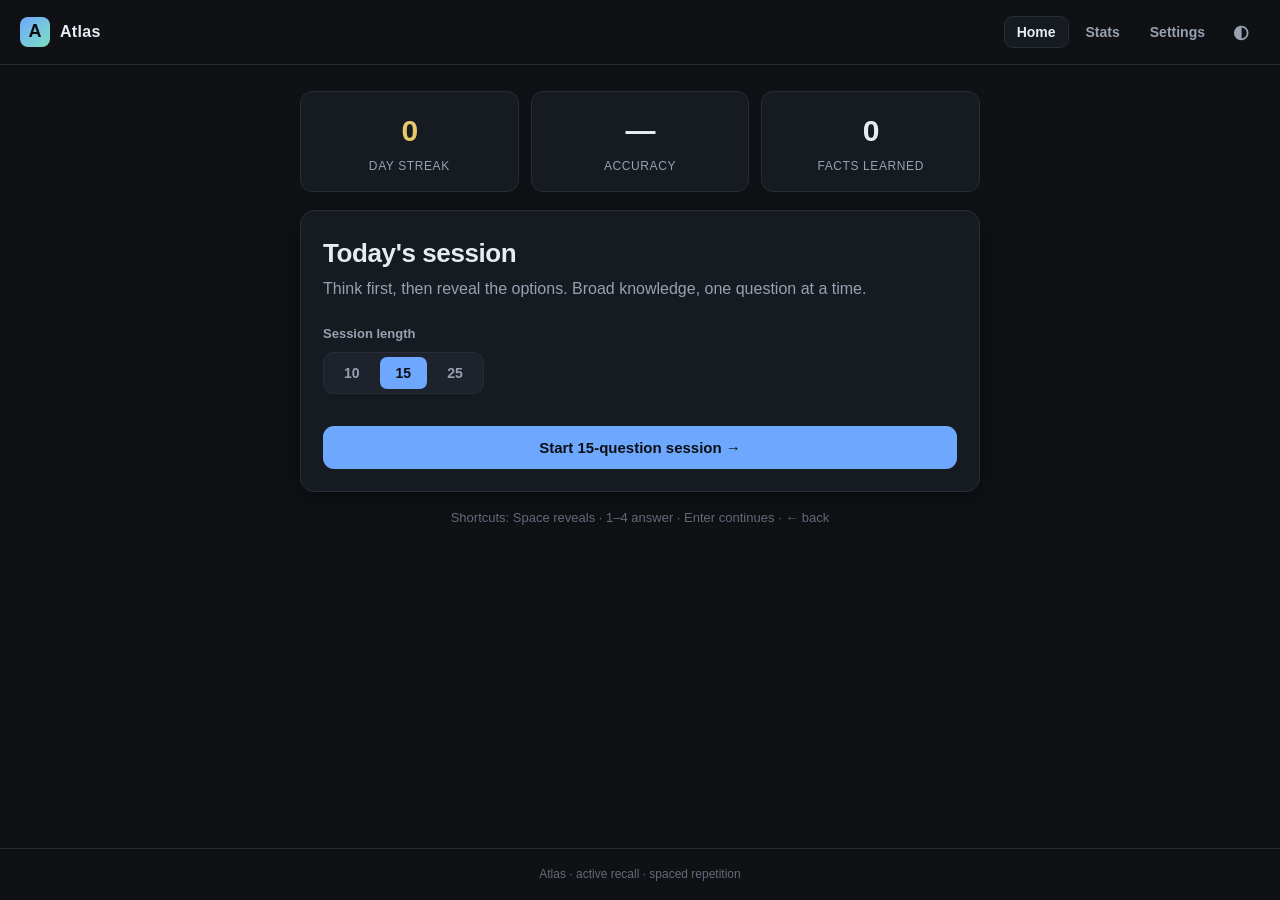
==== commit e4b0785f: "Add per-question Context field and Back navigation - Context: every one of the 301 questions now car" ====
--- a/atlas/atlas.html
+++ b/atlas/atlas.html
@@ -187,6 +187,8 @@
 .fb-block .v { color: var(--text); }
 .fb-block.connection .v { color: var(--accent-2); }
 .fb-block.distractor .v { color: var(--text-dim); }
+.fb-block.context { border-left: 2px solid var(--border); padding-left: 12px; }
+.fb-block.context .v { color: var(--text-dim); }
 
 /* Summary */
 .score-hero { text-align: center; padding: 10px 0 20px; }
@@ -263,6 +265,7 @@
     ],
     "answerIndex": 1,
     "explanation": "The Great Pyramid was built around 2560 BCE as a monumental tomb for the pharaoh Khufu.",
+    "context": "Built c. 2560 BCE at Giza for the pharaoh Khufu, it was the tallest human-made structure on Earth for nearly 4,000 years.",
     "distractorNotes": "It aligns to cardinal directions, but 'observatory' is a modern myth — its function was funerary.",
     "connection": "Part of the same Old Kingdom pyramid-building tradition centered on Memphis."
   },
@@ -280,6 +283,7 @@
     ],
     "answerIndex": 1,
     "explanation": "Its parallel Greek text let Champollion crack hieroglyphs in the 1820s.",
+    "context": "A stele carved in 196 BCE and rediscovered in 1799 near the town of Rosetta in Egypt; Jean-François Champollion cracked its hieroglyphs in 1822.",
     "distractorNotes": "Linear B was decoded later (1950s) by Ventris — a different script entirely.",
     "connection": "Found by Napoleon's expedition to Egypt in 1799."
   },
@@ -297,6 +301,7 @@
     ],
     "answerIndex": 1,
     "explanation": "The Ptolemies descended from Ptolemy I, a Macedonian Greek general of Alexander the Great.",
+    "context": "Cleopatra VII lived 69–30 BCE and ruled from Alexandria; her Greek Ptolemaic line had governed Egypt since the 300s BCE.",
     "distractorNotes": "Though queen of Egypt, her dynasty was Greek-speaking and Hellenistic in culture.",
     "connection": "Her death in 30 BCE marked Egypt's absorption into the Roman Empire."
   },
@@ -314,6 +319,7 @@
     ],
     "answerIndex": 2,
     "explanation": "Sparta organized its entire society around producing disciplined hoplite soldiers.",
+    "context": "Sparta was a militaristic city-state in the southern Greek Peloponnese, dominant in the 5th–4th centuries BCE.",
     "distractorNotes": "Athens was the cultural and democratic rival — power, not soldiering, defined it.",
     "connection": "Athens and Sparta led opposing sides in the Peloponnesian War."
   },
@@ -331,6 +337,7 @@
     ],
     "answerIndex": 1,
     "explanation": "Athens repelled a Persian invasion at Marathon, a defining moment of the Greco-Persian Wars.",
+    "context": "Fought in 490 BCE near Athens during Darius I's first Persian invasion of Greece.",
     "distractorNotes": "Macedon rose later under Philip II and Alexander — not Athens' foe here.",
     "connection": "The later Persian invasion under Xerxes led to Thermopylae and Salamis."
   },
@@ -348,6 +355,7 @@
     ],
     "answerIndex": 2,
     "explanation": "Aristotle tutored the young Alexander in Macedon, shaping his outlook.",
+    "context": "Aristotle (384–322 BCE) tutored the teenage Alexander around 343 BCE at the Macedonian court.",
     "distractorNotes": "Aristotle studied under Plato, but it was Aristotle himself who taught Alexander.",
     "connection": "Aristotle had been a student of Plato, who studied under Socrates."
   },
@@ -365,6 +373,7 @@
     ],
     "answerIndex": 1,
     "explanation": "Persian gold funded the Spartan fleet that finally broke Athenian sea power.",
+    "context": "The Peloponnesian War (431–404 BCE) ended when Persian-funded Sparta destroyed Athens' fleet at Aegospotami.",
     "distractorNotes": "Persia had been Greece's enemy decades earlier — the alliance was purely strategic.",
     "connection": "Persia's earlier invasions had united Athens and Sparta against a common foe."
   },
@@ -382,6 +391,7 @@
     ],
     "answerIndex": 1,
     "explanation": "Augustus (Octavian) became the first emperor in 27 BCE, ending the Republic.",
+    "context": "Augustus (63 BCE–14 CE), born Octavian, took sole power in 27 BCE, launching the Roman Empire and the Pax Romana.",
     "distractorNotes": "Julius Caesar was a dictator but never emperor — he was assassinated in 44 BCE.",
     "connection": "Augustus was Julius Caesar's adopted heir and great-nephew."
   },
@@ -399,6 +409,7 @@
     ],
     "answerIndex": 0,
     "explanation": "He was stabbed by senators on the Ides of March, 44 BCE.",
+    "context": "Caesar was stabbed to death by a group of senators in Rome on 15 March — the Ides of March — in 44 BCE.",
     "distractorNotes": "27 BCE is when Augustus took power — after Caesar's death, not the same event.",
     "connection": "His death triggered civil wars that ended with Augustus founding the empire."
   },
@@ -416,6 +427,7 @@
     ],
     "answerIndex": 2,
     "explanation": "Rome fought three Punic Wars against Carthage, destroying it in 146 BCE.",
+    "context": "Three wars (264–146 BCE) between Rome and the North African city of Carthage; Rome razed Carthage in 146 BCE.",
     "distractorNotes": "Hannibal was Carthaginian, not Greek — the wars were with Carthage.",
     "connection": "Hannibal's crossing of the Alps came in the Second Punic War."
   },
@@ -433,6 +445,7 @@
     ],
     "answerIndex": 1,
     "explanation": "Hannibal of Carthage crossed the Alps in 218 BCE during the Second Punic War.",
+    "context": "Hannibal (247–183 BCE) led Carthage's army over the Alps into Italy in 218 BCE during the Second Punic War.",
     "distractorNotes": "Scipio was the Roman who ultimately defeated Hannibal at Zama.",
     "connection": "His campaign was part of Carthage's long struggle with Rome in the Punic Wars."
   },
@@ -450,6 +463,7 @@
     ],
     "answerIndex": 1,
     "explanation": "In 476 CE the Germanic leader Odoacer deposed Romulus Augustulus, ending the Western Empire.",
+    "context": "The Western Roman Empire ended in 476 CE when the Germanic leader Odoacer deposed the boy-emperor Romulus Augustulus in Italy.",
     "distractorNotes": "410 CE was Alaric's sack of Rome — dramatic, but the empire limped on for decades.",
     "connection": "The Eastern (Byzantine) Empire continued for nearly another thousand years."
   },
@@ -467,6 +481,7 @@
     ],
     "answerIndex": 1,
     "explanation": "Justinian's Corpus Juris Civilis codified Roman law and shaped later European legal systems.",
+    "context": "Justinian I (r. 527–565 CE) ruled the Eastern Roman (Byzantine) Empire from Constantinople and had Roman law codified.",
     "distractorNotes": "The Napoleonic Code came over a millennium later, though it drew on Roman ideas.",
     "connection": "Justinian also built the Hagia Sophia in Constantinople."
   },
@@ -484,6 +499,7 @@
     ],
     "answerIndex": 1,
     "explanation": "Mehmed II captured Constantinople in 1453, ending the last remnant of the Roman Empire.",
+    "context": "Constantinople fell to Sultan Mehmed II on 29 May 1453, ending the thousand-year Byzantine Empire.",
     "distractorNotes": "1204 was the Crusader sack of the city — damaging, but not the final fall.",
     "connection": "The fall pushed Greek scholars west, feeding the Renaissance."
   },
@@ -501,6 +517,7 @@
     ],
     "answerIndex": 1,
     "explanation": "Qin Shi Huang unified China in 221 BCE and was buried with the Terracotta Army.",
+    "context": "Qin Shi Huang (259–210 BCE) unified China in 221 BCE as its first emperor; his tomb near Xi'an holds the Terracotta Army.",
     "distractorNotes": "Confucius was a philosopher, not an emperor, and lived centuries earlier.",
     "connection": "He also began connecting walls that would become the Great Wall of China."
   },
@@ -518,6 +535,7 @@
     ],
     "answerIndex": 0,
     "explanation": "The Han (206 BCE–220 CE) flourished alongside Rome, both vast empires linked by the Silk Road.",
+    "context": "The Han dynasty (206 BCE–220 CE) ruled China during the same centuries Rome dominated the Mediterranean.",
     "distractorNotes": "The Ottomans arose over a thousand years later — wrong era entirely.",
     "connection": "Silk Road trade connected Han China indirectly to the Roman world.",
     "connect": true
@@ -536,6 +554,7 @@
     ],
     "answerIndex": 1,
     "explanation": "Genghis Khan united the Mongol tribes and launched conquests around 1206.",
+    "context": "Genghis Khan (c. 1162–1227) united the Mongol tribes and began his conquests around 1206.",
     "distractorNotes": "Kublai Khan was his grandson, who later ruled China as the Yuan dynasty.",
     "connection": "Kublai Khan extended the empire and founded the Yuan dynasty in China."
   },
@@ -553,6 +572,7 @@
     ],
     "answerIndex": 2,
     "explanation": "Kublai Khan founded the Yuan dynasty, ruling China from 1271.",
+    "context": "Kublai Khan (1215–1294), Genghis's grandson, founded China's Yuan dynasty in 1271.",
     "distractorNotes": "The Ming dynasty came after, overthrowing Mongol rule in 1368.",
     "connection": "Marco Polo reportedly served at Kublai Khan's court."
   },
@@ -570,6 +590,7 @@
     ],
     "answerIndex": 1,
     "explanation": "Baghdad's House of Wisdom under the Abbasids preserved and expanded Greek, Persian, and Indian knowledge.",
+    "context": "The House of Wisdom flourished in Abbasid Baghdad, especially during the 8th–9th centuries CE.",
     "distractorNotes": "Cordoba was a great center too, but the House of Wisdom specifically was in Baghdad.",
     "connection": "Its translations later reached Europe, helping spark the Renaissance."
   },
@@ -587,6 +608,7 @@
     ],
     "answerIndex": 1,
     "explanation": "'Algorithm' derives from the Latinized form of al-Khwarizmi's name; 'algebra' from his book's title.",
+    "context": "Al-Khwarizmi (c. 780–850) worked in Baghdad; 'algebra' comes from his book al-jabr, and 'algorithm' from his name.",
     "distractorNotes": "Logarithms were developed much later by John Napier in the 1600s.",
     "connection": "His work reached Europe via translations from centers like Toledo."
   },
@@ -604,6 +626,7 @@
     ],
     "answerIndex": 1,
     "explanation": "Barons forced King John to seal Magna Carta, curbing royal power and asserting rights.",
+    "context": "Sealed at Runnymede, England, in 1215, Magna Carta forced King John to accept that the king was subject to law.",
     "distractorNotes": "Henry VIII reigned three centuries later — wrong era.",
     "connection": "Its principles influenced later constitutional ideas, including in the United States."
   },
@@ -621,6 +644,7 @@
     ],
     "answerIndex": 1,
     "explanation": "The plague swept Europe roughly 1347–1351, killing perhaps a third of the population.",
+    "context": "The Black Death swept Europe c. 1347–1351, killing perhaps a third of the population.",
     "distractorNotes": "The 1520s saw other crises, but the great Black Death peaked in the late 1340s.",
     "connection": "Labor shortages afterward helped weaken feudalism."
   },
@@ -638,6 +662,7 @@
     ],
     "answerIndex": 0,
     "explanation": "William, Duke of Normandy, defeated King Harold at Hastings and became king of England.",
+    "context": "The Battle of Hastings was fought in 1066 in southern England; William of Normandy then became king of England.",
     "distractorNotes": "Harold Godwinson was the English king who lost — and died — at Hastings.",
     "connection": "The conquest brought French language and customs into English governance."
   },
@@ -655,6 +680,7 @@
     ],
     "answerIndex": 0,
     "explanation": "Pope Leo III crowned Charlemagne on Christmas Day, 800 CE, reviving an imperial title in the West.",
+    "context": "Charlemagne (c. 748–814) was crowned emperor in Rome on Christmas Day 800; his empire later split into France and Germany.",
     "distractorNotes": "962 CE was Otto I's coronation, founding the later Holy Roman Empire.",
     "connection": "His empire fragmented into realms that shaped France and Germany.",
     "connect": true
@@ -673,6 +699,7 @@
     ],
     "answerIndex": 1,
     "explanation": "Pope Urban II called the First Crusade to seize Jerusalem from Muslim control; it fell in 1099.",
+    "context": "The First Crusade (1096–1099), called by Pope Urban II, captured Jerusalem in 1099.",
     "distractorNotes": "Constantinople was Christian at the time — its sack came in the Fourth Crusade.",
     "connection": "Later crusades increased contact between Europe and the Islamic world."
   },
@@ -690,6 +717,7 @@
     ],
     "answerIndex": 2,
     "explanation": "The Renaissance began in Italian city-states like Florence in the 14th century.",
+    "context": "The Renaissance began in Italian city-states such as Florence in the 14th century and spread across Europe.",
     "distractorNotes": "Germany was key to the later Reformation, but the Renaissance started in Italy.",
     "connection": "Wealthy patrons like the Medici funded Renaissance art."
   },
@@ -707,6 +735,7 @@
     ],
     "answerIndex": 1,
     "explanation": "The Medici bankrolled artists and thinkers, dominating Florentine politics and culture.",
+    "context": "The Medici dominated Florence from the 15th century, funding Renaissance art and producing popes and queens.",
     "distractorNotes": "The Sforza ruled Milan; the Medici were the Florentine patrons.",
     "connection": "Their patronage supported figures connected to Leonardo and Michelangelo."
   },
@@ -724,6 +753,7 @@
     ],
     "answerIndex": 1,
     "explanation": "Gutenberg's movable-type press let books be mass-produced, spreading ideas rapidly.",
+    "context": "Around 1440 in Mainz, Germany, Gutenberg introduced movable-type printing to Europe.",
     "distractorNotes": "Paper predated him by centuries, arriving from China via the Islamic world.",
     "connection": "Cheap printed books helped fuel the Reformation and Scientific Revolution."
   },
@@ -741,6 +771,7 @@
     ],
     "answerIndex": 1,
     "explanation": "Martin Luther's Ninety-Five Theses challenged Church practices, igniting the Reformation.",
+    "context": "Martin Luther (1483–1546) posted his Ninety-Five Theses in Wittenberg in 1517, sparking the Reformation.",
     "distractorNotes": "Calvin came slightly later, building a distinct branch of Protestantism.",
     "connection": "The printing press spread Luther's writings across Europe fast."
   },
@@ -758,6 +789,7 @@
     ],
     "answerIndex": 0,
     "explanation": "Denied an annulment by the Pope, Henry made himself head of the Church of England.",
+    "context": "Henry VIII (r. 1509–1547) broke with Rome in the 1530s and made himself head of the Church of England.",
     "distractorNotes": "His break was political and personal, not initially about Protestant theology like Calvinism.",
     "connection": "His split paralleled the wider Reformation shaking Europe."
   },
@@ -775,6 +807,7 @@
     ],
     "answerIndex": 2,
     "explanation": "Ferdinand and Isabella of Spain funded Columbus's voyage across the Atlantic.",
+    "context": "Columbus (1451–1506) crossed the Atlantic in 1492, sponsored by Ferdinand and Isabella of Spain.",
     "distractorNotes": "Portugal led exploration too, but Columbus sailed for Spain.",
     "connection": "His voyages began sustained European contact with the Americas."
   },
@@ -792,6 +825,7 @@
     ],
     "answerIndex": 1,
     "explanation": "Magellan's expedition circled the globe, though he died in the Philippines before it finished.",
+    "context": "Magellan's Spanish expedition sailed 1519–1522; Magellan himself died in the Philippines in 1521 before it finished.",
     "distractorNotes": "Drake circumnavigated later (1577–80); Magellan's voyage was first.",
     "connection": "The voyage proved the Americas were separate from Asia."
   },
@@ -809,6 +843,7 @@
     ],
     "answerIndex": 0,
     "explanation": "Spain and Portugal split the non-European world along a meridian, brokered by the Pope.",
+    "context": "The 1494 Treaty of Tordesillas divided newly explored lands between Spain and Portugal along a meridian, sanctioned by the papacy.",
     "distractorNotes": "England and France challenged it later, but weren't parties to the treaty.",
     "connection": "It explains why Brazil speaks Portuguese while most of Latin America speaks Spanish."
   },
@@ -826,6 +861,7 @@
     ],
     "answerIndex": 1,
     "explanation": "Hernán Cortés toppled the Aztec Empire and its capital Tenochtitlan by 1521.",
+    "context": "Hernán Cortés (1485–1547) toppled the Aztec capital Tenochtitlan in 1521.",
     "distractorNotes": "Pizarro conquered the Inca in Peru — a different empire and region.",
     "connection": "Old World diseases devastated indigenous populations during the conquest."
   },
@@ -843,6 +879,7 @@
     ],
     "answerIndex": 2,
     "explanation": "Pizarro overthrew the Inca Empire in the Andes, capturing the emperor Atahualpa.",
+    "context": "Francisco Pizarro (c. 1476–1541) conquered the Inca Empire in the 1530s, executing the emperor Atahualpa.",
     "distractorNotes": "Cortés conquered the Aztec; Pizarro's target was the Inca.",
     "connection": "Both conquests were aided by internal divisions and European diseases."
   },
@@ -860,6 +897,7 @@
     ],
     "answerIndex": 1,
     "explanation": "Copernicus advanced the heliocentric model in his 1543 work, challenging Earth-centered views.",
+    "context": "Nicolaus Copernicus (1473–1543) published his heliocentric model in 1543, the year of his death.",
     "distractorNotes": "Galileo defended and provided evidence for it, but Copernicus proposed it first.",
     "connection": "Galileo's telescopic evidence supported Copernicus and drew Church scrutiny."
   },
@@ -877,6 +915,7 @@
     ],
     "answerIndex": 1,
     "explanation": "Newton described universal gravitation, unifying celestial and earthly motion.",
+    "context": "Isaac Newton (1643–1727) published the Principia in 1687, setting out gravitation and the laws of motion.",
     "distractorNotes": "Relativity was Einstein's 20th-century revision of Newton's gravity.",
     "connection": "His work built on Kepler's laws of planetary motion."
   },
@@ -894,6 +933,7 @@
     ],
     "answerIndex": 1,
     "explanation": "Montesquieu's 'The Spirit of the Laws' advocated separating legislative, executive, and judicial powers.",
+    "context": "Montesquieu (1689–1755), a French Enlightenment thinker, argued for separated powers in The Spirit of the Laws (1748).",
     "distractorNotes": "Rousseau focused on the social contract and general will, not separation of powers.",
     "connection": "His ideas shaped the U.S. Constitution's checks and balances."
   },
@@ -911,6 +951,7 @@
     ],
     "answerIndex": 1,
     "explanation": "The Second Continental Congress adopted the Declaration on July 4, 1776.",
+    "context": "Adopted in Philadelphia on 4 July 1776 by the Second Continental Congress.",
     "distractorNotes": "1783 is when the Revolutionary War ended with the Treaty of Paris.",
     "connection": "Enlightenment ideas of natural rights shaped its language."
   },
@@ -928,6 +969,7 @@
     ],
     "answerIndex": 2,
     "explanation": "Thomas Jefferson drafted the Declaration, later edited by the Congress.",
+    "context": "Thomas Jefferson (1743–1826) drafted the Declaration in 1776 and later became the third U.S. president.",
     "distractorNotes": "Franklin and Adams helped review it, but Jefferson wrote the draft.",
     "connection": "Jefferson drew on John Locke's ideas of natural rights."
   },
@@ -945,6 +987,7 @@
     ],
     "answerIndex": 1,
     "explanation": "Slavery and its expansion were the central issues driving Southern secession and the war.",
+    "context": "The American Civil War (1861–1865) pitted the Union against the secessionist Confederacy, centrally over slavery.",
     "distractorNotes": "States' rights framed the debate, but the specific right in dispute was slavery.",
     "connection": "Lincoln's Emancipation Proclamation reframed the war's aims in 1863."
   },
@@ -962,6 +1005,7 @@
     ],
     "answerIndex": 1,
     "explanation": "Abraham Lincoln led the Union through the Civil War until his assassination in 1865.",
+    "context": "Abraham Lincoln (1809–1865) was the 16th U.S. president and led the Union until his assassination in April 1865.",
     "distractorNotes": "Grant was the Union's top general who later became president after the war.",
     "connection": "Lincoln's Gettysburg Address redefined the war's purpose."
   },
@@ -979,6 +1023,7 @@
     ],
     "answerIndex": 1,
     "explanation": "The Bastille was stormed on July 14, 1789, a symbolic start to the Revolution.",
+    "context": "The French Revolution began in 1789; crowds stormed the Bastille prison in Paris on 14 July.",
     "distractorNotes": "1804 is when Napoleon crowned himself emperor — a later phase.",
     "connection": "Enlightenment ideas and financial crisis fueled the upheaval."
   },
@@ -996,6 +1041,7 @@
     ],
     "answerIndex": 1,
     "explanation": "The Reign of Terror (1793–94), led by Robespierre, executed thousands as 'enemies' of the Revolution.",
+    "context": "The Reign of Terror (1793–1794), directed by Robespierre and the Committee of Public Safety, executed thousands.",
     "distractorNotes": "Thermidor names the coup that ended the Terror and toppled Robespierre.",
     "connection": "Its chaos helped pave the way for Napoleon's rise."
   },
@@ -1013,6 +1059,7 @@
     ],
     "answerIndex": 1,
     "explanation": "At Waterloo, British and Prussian forces under Wellington and Blücher defeated Napoleon for good.",
+    "context": "Waterloo was fought on 18 June 1815 in present-day Belgium, where Wellington and Blücher defeated Napoleon.",
     "distractorNotes": "Austerlitz (1805) was one of his greatest victories — the opposite outcome.",
     "connection": "His defeat led to the Congress of Vienna redrawing Europe's map."
   },
@@ -1030,6 +1077,7 @@
     ],
     "answerIndex": 2,
     "explanation": "His invasion of Russia ended in catastrophic retreat, crippling the Grande Armée.",
+    "context": "Napoleon invaded Russia in 1812; the brutal winter retreat destroyed most of his 600,000-strong Grande Armée.",
     "distractorNotes": "Spain drained him in a long guerrilla war, but 1812's great disaster was Russia.",
     "connection": "The losses emboldened coalitions that led to Waterloo three years later."
   },
@@ -1047,6 +1095,7 @@
     ],
     "answerIndex": 0,
     "explanation": "Britain, with coal, capital, and inventions, led the first Industrial Revolution.",
+    "context": "The Industrial Revolution began in Britain in the late 18th century, powered by coal, textiles, and steam.",
     "distractorNotes": "The U.S. and Germany industrialized heavily later in the 19th century.",
     "connection": "James Watt's steam engine improvements were central to it."
   },
@@ -1064,6 +1113,7 @@
     ],
     "answerIndex": 1,
     "explanation": "Watt's improved steam engine (1760s–70s) dramatically boosted efficiency and powered industry.",
+    "context": "James Watt (1736–1819) patented his greatly improved steam engine in the 1760s–70s in Britain.",
     "distractorNotes": "The spinning jenny (Hargreaves) was a textile machine, not Watt's work.",
     "connection": "Steam power later drove railways and steamships."
   },
@@ -1081,6 +1131,7 @@
     ],
     "answerIndex": 1,
     "explanation": "WWI broke out in 1914 after the assassination of Archduke Franz Ferdinand.",
+    "context": "World War I ran from 1914 to 1918 among Europe's great powers and their empires.",
     "distractorNotes": "1918 is when the war ended, not began.",
     "connection": "Its unresolved tensions helped set the stage for World War II."
   },
@@ -1098,6 +1149,7 @@
     ],
     "answerIndex": 1,
     "explanation": "He was killed in Sarajevo in June 1914, triggering a cascade of alliances into war.",
+    "context": "Archduke Franz Ferdinand was assassinated in Sarajevo on 28 June 1914, triggering the war.",
     "distractorNotes": "Vienna was the Austro-Hungarian capital, but the assassination happened in Sarajevo.",
     "connection": "Entangling alliances turned a regional crisis into a world war."
   },
@@ -1115,6 +1167,7 @@
     ],
     "answerIndex": 0,
     "explanation": "The Treaty of Versailles imposed reparations and territorial losses on Germany.",
+    "context": "Signed near Paris in 1919, the Treaty of Versailles imposed heavy reparations and territorial losses on Germany.",
     "distractorNotes": "Westphalia (1648) ended the Thirty Years' War — wrong century.",
     "connection": "Resentment over Versailles fed the rise of Nazism in Germany.",
     "connect": true
@@ -1133,6 +1186,7 @@
     ],
     "answerIndex": 1,
     "explanation": "Vladimir Lenin led the Bolsheviks to power in the October Revolution of 1917.",
+    "context": "The Bolshevik (October) Revolution of 1917 brought Lenin (1870–1924) to power in Russia.",
     "distractorNotes": "Stalin rose to lead the USSR only after Lenin's death in 1924.",
     "connection": "It created the world's first communist state, the Soviet Union."
   },
@@ -1150,6 +1204,7 @@
     ],
     "answerIndex": 1,
     "explanation": "Germany invaded Poland in September 1939, prompting Britain and France to declare war.",
+    "context": "Germany invaded Poland on 1 September 1939, starting World War II in Europe.",
     "distractorNotes": "France was invaded in 1940 — after the war had already begun.",
     "connection": "A secret pact with the USSR divided Poland between them."
   },
@@ -1167,6 +1222,7 @@
     ],
     "answerIndex": 1,
     "explanation": "Japan attacked Pearl Harbor, Hawaii, on December 7, 1941, drawing the U.S. into the war.",
+    "context": "Japan attacked the U.S. naval base at Pearl Harbor, Hawaii, on 7 December 1941.",
     "distractorNotes": "Midway was a later 1942 naval battle, a turning point in the Pacific.",
     "connection": "The attack ended American neutrality and unified public opinion for war."
   },
@@ -1184,6 +1240,7 @@
     ],
     "answerIndex": 1,
     "explanation": "Allied forces landed in Normandy, France, opening a Western Front against Nazi Germany.",
+    "context": "The D-Day landings hit the beaches of Normandy, France, on 6 June 1944.",
     "distractorNotes": "Sicily was invaded in 1943, a year earlier and further south.",
     "connection": "It was the largest seaborne invasion in history."
   },
@@ -1201,6 +1258,7 @@
     ],
     "answerIndex": 0,
     "explanation": "The Soviet victory at Stalingrad halted and reversed the German advance in the east.",
+    "context": "The Battle of Stalingrad (1942–1943) was a catastrophic German defeat on the Eastern Front.",
     "distractorNotes": "Kursk (1943) was decisive too, but Stalingrad is the classic turning point.",
     "connection": "After it, the Soviets pushed steadily toward Berlin."
   },
@@ -1218,6 +1276,7 @@
     ],
     "answerIndex": 2,
     "explanation": "The second atomic bomb hit Nagasaki on August 9, 1945; Japan surrendered days later.",
+    "context": "Atomic bombs struck Hiroshima on 6 August and Nagasaki on 9 August 1945; Japan surrendered on 15 August.",
     "distractorNotes": "Tokyo was firebombed but not struck by an atomic bomb.",
     "connection": "The bombings ushered in the nuclear age and Cold War arms race."
   },
@@ -1235,6 +1294,7 @@
     ],
     "answerIndex": 1,
     "explanation": "The U.S. and the USSR led opposing capitalist and communist blocs after WWII.",
+    "context": "The Cold War (c. 1947–1991) was a geopolitical standoff between the U.S. and the Soviet Union.",
     "distractorNotes": "China was communist too, but the central rivalry was U.S. vs. USSR.",
     "connection": "It featured proxy wars, an arms race, and the space race."
   },
@@ -1252,6 +1312,7 @@
     ],
     "answerIndex": 1,
     "explanation": "The Cuban Missile Crisis erupted over Soviet nuclear missiles placed in Cuba.",
+    "context": "The Cuban Missile Crisis unfolded over thirteen days in October 1962.",
     "distractorNotes": "U.S. missiles in Turkey were part of the deal to defuse it, but the crisis centered on Cuba.",
     "connection": "It led to a Moscow–Washington hotline to prevent future miscalculation."
   },
@@ -1269,6 +1330,7 @@
     ],
     "answerIndex": 2,
     "explanation": "The wall fell in November 1989, presaging the end of the Cold War.",
+    "context": "The Berlin Wall, built in 1961, fell on 9 November 1989.",
     "distractorNotes": "1961 is when it was built; 1989 is when it fell.",
     "connection": "The Soviet Union itself dissolved two years later, in 1991."
   },
@@ -1286,6 +1348,7 @@
     ],
     "answerIndex": 2,
     "explanation": "The USSR dissolved in December 1991, ending the Cold War era.",
+    "context": "The Soviet Union was formally dissolved on 26 December 1991.",
     "distractorNotes": "1989 saw the fall of the Berlin Wall, but the USSR held together two more years.",
     "connection": "Gorbachev's reforms (glasnost, perestroika) preceded the collapse."
   },
@@ -1303,6 +1366,7 @@
     ],
     "answerIndex": 1,
     "explanation": "Hammurabi's Code (c. 1750 BCE) inscribed laws with the famous 'eye for an eye' principle.",
+    "context": "Hammurabi (r. c. 1792–1750 BCE) ruled Babylon in Mesopotamia and issued his famous law code.",
     "distractorNotes": "Cyrus the Great was a later Persian king known for a cylinder about tolerance, not this code.",
     "connection": "It predates Roman law by well over a millennium."
   },
@@ -1320,6 +1384,7 @@
     ],
     "answerIndex": 1,
     "explanation": "Cyrus founded the Achaemenid Empire, the largest the world had yet seen.",
+    "context": "Cyrus the Great (c. 600–530 BCE) founded the Achaemenid Persian Empire, centered in modern Iran.",
     "distractorNotes": "The Ottomans arose over 2,000 years later — wrong era.",
     "connection": "His successors Darius and Xerxes fought the Greco-Persian Wars."
   },
@@ -1337,6 +1402,7 @@
     ],
     "answerIndex": 1,
     "explanation": "Horrified by the Kalinga war, Ashoka embraced Buddhism and promoted it across his empire.",
+    "context": "Ashoka (r. c. 268–232 BCE) ruled the Mauryan Empire across most of the Indian subcontinent.",
     "distractorNotes": "Jainism arose in the same region and era, but Ashoka championed Buddhism.",
     "connection": "His edicts, carved on pillars, spread Buddhist ethics widely."
   },
@@ -1354,6 +1420,7 @@
     ],
     "answerIndex": 1,
     "explanation": "Mansa Musa ruled the Mali Empire in the 14th century, controlling vast gold trade.",
+    "context": "Mansa Musa (r. c. 1312–1337) ruled the gold-rich Mali Empire in West Africa.",
     "distractorNotes": "Great Zimbabwe was a separate, southern African civilization.",
     "connection": "His pilgrimage to Mecca famously disrupted gold prices along the route."
   },
@@ -1371,6 +1438,7 @@
     ],
     "answerIndex": 1,
     "explanation": "The Meiji era restored imperial rule and rapidly modernized Japan along Western lines.",
+    "context": "The Meiji Restoration began in 1868, when Japan restored imperial rule and rapidly modernized.",
     "distractorNotes": "It ended the samurai class's dominance rather than restoring it.",
     "connection": "Modernization set Japan on a path to becoming a major power by the 20th century."
   },
@@ -1388,6 +1456,7 @@
     ],
     "answerIndex": 1,
     "explanation": "The crash ushered in the Great Depression, a decade of global economic hardship.",
+    "context": "The Wall Street Crash of October 1929 helped trigger the worldwide Great Depression of the 1930s.",
     "distractorNotes": "The Roaring Twenties preceded and ended with the crash.",
     "connection": "Roosevelt's New Deal responded to the Depression in the 1930s."
   },
@@ -1405,6 +1474,7 @@
     ],
     "answerIndex": 1,
     "explanation": "FDR's New Deal expanded government programs to fight the Depression starting in 1933.",
+    "context": "Franklin D. Roosevelt (1882–1945) launched the New Deal from 1933 to combat the Depression.",
     "distractorNotes": "Hoover preceded FDR and was blamed for an inadequate response.",
     "connection": "His presidency also led the U.S. through most of World War II."
   },
@@ -1422,6 +1492,7 @@
     ],
     "answerIndex": 2,
     "explanation": "India became independent in 1947, partitioned with Pakistan.",
+    "context": "India became independent from Britain on 15 August 1947, partitioned alongside the new state of Pakistan.",
     "distractorNotes": "1919 was the year of the Amritsar massacre, not independence.",
     "connection": "Gandhi's nonviolent movement was central to the independence struggle."
   },
@@ -1439,6 +1510,7 @@
     ],
     "answerIndex": 1,
     "explanation": "Gandhi's philosophy of nonviolent civil disobedience (satyagraha) guided the movement.",
+    "context": "Mohandas 'Mahatma' Gandhi (1869–1948) led India's nonviolent independence movement.",
     "distractorNotes": "Nehru became India's first prime minister but was not the icon of nonviolence.",
     "connection": "His methods inspired later civil rights movements worldwide."
   },
@@ -1456,6 +1528,7 @@
     ],
     "answerIndex": 1,
     "explanation": "King drew on Gandhi's philosophy of nonviolent resistance in the U.S. civil rights movement.",
+    "context": "Martin Luther King Jr. (1929–1968) led the U.S. civil rights movement, drawing on Gandhi's nonviolent methods.",
     "distractorNotes": "Marx advocated class struggle, a very different approach from King's nonviolence.",
     "connection": "Gandhi had used the same methods against British rule in India.",
     "connect": true,
@@ -1477,6 +1550,7 @@
     ],
     "answerIndex": 1,
     "explanation": "Athens developed direct democracy in the 5th century BCE under reforms by figures like Cleisthenes.",
+    "context": "Athenian democracy developed in the 5th century BCE, notably through the reforms of Cleisthenes around 508 BCE.",
     "distractorNotes": "Rome was a republic, with representative rather than direct democratic institutions.",
     "connection": "Its ideals influenced modern democratic thought via the Enlightenment."
   },
@@ -1494,6 +1568,7 @@
     ],
     "answerIndex": 1,
     "explanation": "At Yalta, Roosevelt, Churchill, and Stalin shaped postwar spheres of influence.",
+    "context": "The Yalta Conference of February 1945 gathered Roosevelt, Churchill, and Stalin in Crimea.",
     "distractorNotes": "Potsdam followed Yalta later in 1945, but Yalta set the key framework.",
     "connection": "Disagreements there foreshadowed the Cold War division of Europe."
   },
@@ -1511,6 +1586,7 @@
     ],
     "answerIndex": 1,
     "explanation": "The First Triumvirate (60 BCE) was an informal alliance of Caesar, Pompey, and Crassus.",
+    "context": "The First Triumvirate, formed in 60 BCE, was an informal alliance of Caesar, Pompey, and Crassus.",
     "distractorNotes": "The Second Triumvirate came after Caesar's death, with Octavian, Antony, and Lepidus.",
     "connection": "Its collapse led to civil war and Caesar's dictatorship.",
     "connect": true
@@ -1529,6 +1605,7 @@
     ],
     "answerIndex": 1,
     "explanation": "Da Gama opened a sea route from Europe around Africa to India, boosting Portuguese trade.",
+    "context": "Vasco da Gama (c. 1460s–1524) reached India by sea around Africa in 1498, sailing for Portugal.",
     "distractorNotes": "Magellan's crew, not da Gama, first circumnavigated the globe.",
     "connection": "His route challenged the older overland spice trade through the Middle East."
   },
@@ -1546,6 +1623,7 @@
     ],
     "answerIndex": 1,
     "explanation": "The U.S. bought the Louisiana Territory from Napoleonic France, doubling its size.",
+    "context": "The Louisiana Purchase of 1803 saw the U.S. buy French territory, roughly doubling the nation's size.",
     "distractorNotes": "Spain had held the territory earlier but transferred it to France before the sale.",
     "connection": "Napoleon sold it partly to fund his European wars."
   },
@@ -1563,6 +1641,7 @@
     ],
     "answerIndex": 0,
     "explanation": "England and France fought intermittently from 1337 to 1453 over the French throne and lands.",
+    "context": "The Hundred Years' War (1337–1453) was fought between England and France over the French throne.",
     "distractorNotes": "England and Scotland fought too, but the Hundred Years' War was Anglo-French.",
     "connection": "Joan of Arc rallied the French late in this war."
   },
@@ -1580,6 +1659,7 @@
     ],
     "answerIndex": 1,
     "explanation": "Joan of Arc helped turn the tide for France in the Hundred Years' War before being executed in 1431.",
+    "context": "Joan of Arc (c. 1412–1431) rallied French forces before being captured and burned at the stake in 1431.",
     "distractorNotes": "The War of the Roses was an internal English dynastic conflict, not hers.",
     "connection": "Her victories bolstered French morale against England.",
     "connect": true,
@@ -1601,6 +1681,7 @@
     ],
     "answerIndex": 1,
     "explanation": "It began as a religious conflict between Protestants and Catholics and devastated Central Europe.",
+    "context": "The Thirty Years' War (1618–1648) devastated Central Europe in a religious and political struggle.",
     "distractorNotes": "Colonial trade drove other wars, but this was chiefly a Central European religious-political struggle.",
     "connection": "It ended with the Peace of Westphalia, foundational to modern state sovereignty."
   },
@@ -1618,6 +1699,7 @@
     ],
     "answerIndex": 1,
     "explanation": "Westphalia established the principle of sovereign states governing their own territory.",
+    "context": "The Peace of Westphalia (1648) ended the Thirty Years' War and shaped the modern idea of sovereign states.",
     "distractorNotes": "Universal suffrage is a much later democratic development.",
     "connection": "It ended the Thirty Years' War.",
     "connect": true,
@@ -1639,6 +1721,7 @@
     ],
     "answerIndex": 0,
     "explanation": "Otto von Bismarck engineered German unification under Prussian leadership in 1871.",
+    "context": "Otto von Bismarck (1815–1898) unified Germany under Prussia in 1871 and became its first chancellor.",
     "distractorNotes": "Adenauer led West Germany after WWII — nearly a century later.",
     "connection": "A unified Germany reshaped the European balance of power."
   },
@@ -1656,6 +1739,7 @@
     ],
     "answerIndex": 1,
     "explanation": "Operation Barbarossa was Germany's massive 1941 invasion of the USSR, breaking their pact.",
+    "context": "Operation Barbarossa began on 22 June 1941 as Germany's massive invasion of the Soviet Union.",
     "distractorNotes": "The D-Day landings were 'Operation Overlord,' a different operation.",
     "connection": "It opened the Eastern Front, where the war's bloodiest fighting occurred."
   },
@@ -1673,6 +1757,7 @@
     ],
     "answerIndex": 1,
     "explanation": "Lincoln's proclamation declared enslaved people in rebelling states to be free.",
+    "context": "Lincoln issued the Emancipation Proclamation on 1 January 1863, declaring enslaved people in Confederate states free.",
     "distractorNotes": "It didn't end the war or free all enslaved people immediately — its reach was the Confederacy.",
     "connection": "The 13th Amendment later abolished slavery nationwide.",
     "connect": true,
@@ -1694,6 +1779,7 @@
     ],
     "answerIndex": 1,
     "explanation": "Mount Vesuvius buried Pompeii and Herculaneum in ash, preserving them remarkably.",
+    "context": "Mount Vesuvius erupted in 79 CE, burying the Roman towns of Pompeii and Herculaneum near Naples.",
     "distractorNotes": "Etna is Sicily's active volcano; Vesuvius near Naples destroyed Pompeii.",
     "connection": "The buried city offers a snapshot of Roman daily life."
   },
@@ -1711,6 +1797,7 @@
     ],
     "answerIndex": 1,
     "explanation": "Norwegian Roald Amundsen reached the South Pole in December 1911, beating Scott's expedition.",
+    "context": "Roald Amundsen (1872–1928) of Norway reached the South Pole on 14 December 1911.",
     "distractorNotes": "Scott arrived weeks later and died on the return journey.",
     "connection": "Peary claimed the North Pole; Amundsen won the southern race."
   },
@@ -1728,6 +1815,7 @@
     ],
     "answerIndex": 1,
     "explanation": "The USSR launched Sputnik 1 in 1957, igniting the space race.",
+    "context": "The USSR launched Sputnik 1, the first artificial satellite, on 4 October 1957.",
     "distractorNotes": "The U.S. responded but launched its first satellite months later.",
     "connection": "It spurred the U.S. to accelerate its own space program."
   },
@@ -1745,6 +1833,7 @@
     ],
     "answerIndex": 1,
     "explanation": "Soviet cosmonaut Yuri Gagarin orbited Earth in 1961, the first human in space.",
+    "context": "Soviet cosmonaut Yuri Gagarin (1934–1968) became the first human in space on 12 April 1961.",
     "distractorNotes": "Armstrong was first on the Moon in 1969, not first in space.",
     "connection": "The U.S. answered by aiming for a Moon landing.",
     "connect": true,
@@ -1767,6 +1856,7 @@
     ],
     "answerIndex": 1,
     "explanation": "Neil Armstrong stepped onto the Moon during Apollo 11 in July 1969.",
+    "context": "Neil Armstrong (1930–2012) walked on the Moon during Apollo 11 on 20 July 1969.",
     "distractorNotes": "Buzz Aldrin followed him minutes later; Collins stayed in orbit.",
     "connection": "The landing marked a U.S. triumph in the space race."
   },
@@ -1784,6 +1874,7 @@
     ],
     "answerIndex": 1,
     "explanation": "The Parthenon on the Athenian Acropolis honored Athena, the city's patron goddess.",
+    "context": "The Parthenon was built on the Athenian Acropolis around 447–432 BCE under the statesman Pericles.",
     "distractorNotes": "Artemis had a great temple at Ephesus, not the Athenian Parthenon.",
     "connection": "It was built during Athens' golden age under Pericles."
   },
@@ -1801,6 +1892,7 @@
     ],
     "answerIndex": 1,
     "explanation": "The Colosseum hosted gladiatorial contests and public spectacles for tens of thousands.",
+    "context": "The Colosseum in Rome, completed around 80 CE, seated tens of thousands for gladiatorial games.",
     "distractorNotes": "Chariot races were held at the Circus Maximus, a different venue.",
     "connection": "It was completed under the Flavian emperors around 80 CE."
   },
@@ -1818,6 +1910,7 @@
     ],
     "answerIndex": 1,
     "explanation": "The Romanovs fell in 1917; Tsar Nicholas II abdicated during the February Revolution.",
+    "context": "The Romanov dynasty, which had ruled Russia since 1613, fell in the revolutions of 1917.",
     "distractorNotes": "1905 saw a failed revolution that pressured but didn't topple the tsar.",
     "connection": "The Bolsheviks seized power later that same year."
   },
@@ -1835,6 +1928,7 @@
     ],
     "answerIndex": 1,
     "explanation": "Howard Carter's 1922 discovery of Tut's rich, largely undisturbed tomb made him world-famous.",
+    "context": "Tutankhamun (r. c. 1332–1323 BCE) is famous because Howard Carter found his nearly intact tomb in 1922.",
     "distractorNotes": "He was a minor pharaoh historically — his fame is archaeological, not political.",
     "connection": "The Sphinx predates him by over a millennium."
   },
@@ -1852,6 +1946,7 @@
     ],
     "answerIndex": 1,
     "explanation": "The Marshall Plan gave billions in aid to rebuild Western Europe and resist communism.",
+    "context": "The Marshall Plan (1948–1952) sent billions in U.S. aid to rebuild Western Europe after the war.",
     "distractorNotes": "NATO was a separate military alliance formed around the same period.",
     "connection": "It aimed partly to contain Soviet influence in Europe.",
     "connect": true
@@ -1870,6 +1965,7 @@
     ],
     "answerIndex": 1,
     "explanation": "Mao Zedong's Communists won the civil war and proclaimed the PRC in 1949.",
+    "context": "The People's Republic of China was proclaimed by Mao Zedong (1893–1976) on 1 October 1949.",
     "distractorNotes": "Chiang Kai-shek led the defeated Nationalists, who retreated to Taiwan.",
     "connection": "Deng later reformed China's economy after Mao's death."
   },
@@ -1887,6 +1983,7 @@
     ],
     "answerIndex": 1,
     "explanation": "The Maya developed a sophisticated writing system, precise calendars, and astronomy.",
+    "context": "The Maya civilization flourished in Mesoamerica, peaking roughly 250–900 CE.",
     "distractorNotes": "They lacked iron tools and gunpowder; their genius was intellectual and mathematical.",
     "connection": "Their long-count calendar tracked vast spans of time."
   },
@@ -1904,6 +2001,7 @@
     ],
     "answerIndex": 1,
     "explanation": "South Africa ended apartheid in the early 1990s, with Nelson Mandela elected president in 1994.",
+    "context": "Apartheid, South Africa's system of racial segregation (1948–early 1990s), ended with Mandela's election in 1994.",
     "distractorNotes": "Zimbabwe had its own struggle, but apartheid specifically was South Africa's system.",
     "connection": "Mandela spent 27 years imprisoned before leading the transition."
   },
@@ -1921,6 +2019,7 @@
     ],
     "answerIndex": 0,
     "explanation": "The legendary Trojan War (~12th c. BCE) precedes Marathon (490 BCE), which precedes Alexander (4th c. BCE).",
+    "context": "Spans Greek history from the legendary Trojan War (~12th c. BCE) to Alexander's empire in the 4th c. BCE.",
     "distractorNotes": "Alexander came last, in the 300s BCE — not first.",
     "connection": "Greek identity spanned from Homeric legend to Hellenistic empire.",
     "connect": true,
@@ -1943,6 +2042,7 @@
     ],
     "answerIndex": 1,
     "explanation": "The Declaration came in 1776; the French Revolution began in 1789, over a decade later.",
+    "context": "The U.S. Declaration of Independence came in 1776; the French Revolution began in 1789.",
     "distractorNotes": "American independence actually helped inspire and bankrupt France into revolution.",
     "connection": "French aid to the American cause worsened France's debt crisis.",
     "connect": true,
@@ -1965,6 +2065,7 @@
     ],
     "answerIndex": 0,
     "explanation": "Steam engines (1700s) enabled railways (early 1800s), followed by the telegraph and later the automobile.",
+    "context": "Traces industrial technology from the 18th-century steam engine to 19th-century railways and beyond.",
     "distractorNotes": "The printing press long predated the steam engine — it can't come after.",
     "connection": "Each technology built on the industrial infrastructure before it.",
     "connect": true,
@@ -1987,6 +2088,7 @@
     ],
     "answerIndex": 0,
     "explanation": "Augustus founded the empire in 27 BCE; Vesuvius buried Pompeii in 79 CE, over a century later.",
+    "context": "Augustus founded the Roman Empire in 27 BCE; Vesuvius buried Pompeii in 79 CE, over a century later.",
     "distractorNotes": "Pompeii was a thriving imperial-era town — it postdates the empire's founding.",
     "connection": "Pompeii's ruins show life under the empire Augustus began.",
     "connect": true,
@@ -2009,6 +2111,7 @@
     ],
     "answerIndex": 0,
     "explanation": "Poland was invaded in 1939, Pearl Harbor in 1941, and D-Day came in 1944.",
+    "context": "Sequences the widening of WWII: the invasion of Poland (1939), Pearl Harbor (1941), and D-Day (1944).",
     "distractorNotes": "D-Day (1944) was near the war's end, not the start.",
     "connection": "Each event widened the war: Europe, then the U.S., then the Western counterattack.",
     "connect": true,
@@ -2032,6 +2135,7 @@
     ],
     "answerIndex": 2,
     "explanation": "Canberra was purpose-built as the capital to settle rivalry between Sydney and Melbourne.",
+    "context": "Canberra, in the purpose-built Australian Capital Territory, became the capital in 1913; Australia's largest city is Sydney.",
     "distractorNotes": "Sydney is the largest city but not the capital — a common mix-up.",
     "connection": "Several nations chose planned inland capitals over their biggest cities."
   },
@@ -2049,6 +2153,7 @@
     ],
     "answerIndex": 1,
     "explanation": "Ottawa, in Ontario, is Canada's capital, chosen as a compromise location.",
+    "context": "Ottawa, in Ontario on the Ottawa River, has been Canada's capital since 1857.",
     "distractorNotes": "Toronto is Canada's largest city but not its capital.",
     "connection": "Like Australia, Canada's capital isn't its biggest city."
   },
@@ -2066,6 +2171,7 @@
     ],
     "answerIndex": 2,
     "explanation": "Brasília was built inland in the 1950s–60s and became the capital in 1960.",
+    "context": "Brasília, planned and built in Brazil's central highlands, was inaugurated as the capital in 1960.",
     "distractorNotes": "Rio de Janeiro was the former capital but was replaced by Brasília.",
     "connection": "It's a famous example of a modernist planned city."
   },
@@ -2083,6 +2189,7 @@
     ],
     "answerIndex": 1,
     "explanation": "Ankara became Turkey's capital in 1923 under Atatürk, replacing Istanbul.",
+    "context": "Ankara, in central Anatolia, replaced Istanbul as Turkey's capital in 1923.",
     "distractorNotes": "Istanbul is larger and historic, but Ankara is the political capital.",
     "connection": "Istanbul was formerly Constantinople, capital of the Byzantine and Ottoman empires."
   },
@@ -2100,6 +2207,7 @@
     ],
     "answerIndex": 2,
     "explanation": "South Africa has three capitals; Cape Town is the legislative seat (Pretoria executive, Bloemfontein judicial).",
+    "context": "Cape Town, on South Africa's southwestern coast, is the seat of Parliament; the country has three capitals.",
     "distractorNotes": "Johannesburg is the largest city but is not one of the three official capitals.",
     "connection": "Few countries split capital functions across multiple cities."
   },
@@ -2117,6 +2225,7 @@
     ],
     "answerIndex": 1,
     "explanation": "The capital is Astana (briefly Nur-Sultan, 2019–2022, then Astana again).",
+    "context": "Astana, on the steppe of northern Kazakhstan, became the capital in 1997 (named Nur-Sultan 2019–2022).",
     "distractorNotes": "Almaty was the former capital and remains the largest city.",
     "connection": "Tashkent and Bishkek are capitals of neighboring Central Asian states."
   },
@@ -2134,6 +2243,7 @@
     ],
     "answerIndex": 1,
     "explanation": "Cairo, on the Nile, is Egypt's capital and the largest city in the Arab world.",
+    "context": "Cairo, on the Nile in northern Egypt, is the largest metropolis in Africa and the Arab world.",
     "distractorNotes": "Alexandria is a major coastal city but not the capital.",
     "connection": "The Giza pyramids sit just outside Cairo."
   },
@@ -2151,6 +2261,7 @@
     ],
     "answerIndex": 1,
     "explanation": "The military government moved the capital from Yangon to the purpose-built Naypyidaw in 2005.",
+    "context": "Naypyidaw, in central Myanmar, was built largely in secret and became the capital in 2005.",
     "distractorNotes": "Yangon (Rangoon) remains the largest city and former capital.",
     "connection": "Like Brasília and Canberra, it's a deliberately built capital."
   },
@@ -2168,6 +2279,7 @@
     ],
     "answerIndex": 0,
     "explanation": "Buenos Aires, on the Río de la Plata, is Argentina's capital and largest city.",
+    "context": "Buenos Aires sits on the Río de la Plata estuary and is Argentina's political and cultural hub.",
     "distractorNotes": "Córdoba is Argentina's second city but not the capital.",
     "connection": "It sits across the estuary from Uruguay's capital, Montevideo."
   },
@@ -2185,6 +2297,7 @@
     ],
     "answerIndex": 1,
     "explanation": "Abuja became Nigeria's capital in 1991, chosen as a central, neutral location.",
+    "context": "Abuja, purpose-built in central Nigeria, replaced coastal Lagos as capital in 1991.",
     "distractorNotes": "Lagos is far larger but lost capital status to Abuja.",
     "connection": "Another case of a planned, centrally located capital."
   },
@@ -2202,6 +2315,7 @@
     ],
     "answerIndex": 1,
     "explanation": "The Nile is traditionally considered the longest river, flowing about 6,650 km through Africa.",
+    "context": "The Nile flows about 6,650 km northward through northeastern Africa to the Mediterranean.",
     "distractorNotes": "The Amazon carries far more water and rivals it in length, but the Nile is usually ranked longest.",
     "connection": "Ancient Egyptian civilization depended on the Nile's annual floods."
   },
@@ -2219,6 +2333,7 @@
     ],
     "answerIndex": 3,
     "explanation": "The Pacific Ocean is the largest and deepest, covering about a third of the planet's surface.",
+    "context": "The Pacific Ocean covers roughly a third of Earth's surface — larger than all the land combined.",
     "distractorNotes": "The Atlantic is second largest — big, but far smaller than the Pacific.",
     "connection": "The Pacific holds the Mariana Trench, Earth's deepest point."
   },
@@ -2236,6 +2351,7 @@
     ],
     "answerIndex": 1,
     "explanation": "Mount Everest, in the Himalayas, rises about 8,849 m above sea level.",
+    "context": "Mount Everest, on the Nepal–China border in the Himalayas, peaks at about 8,849 m.",
     "distractorNotes": "Measured from base to peak, Mauna Kea is taller — but Everest wins by elevation above sea level.",
     "connection": "It sits on the border of Nepal and China (Tibet)."
   },
@@ -2253,6 +2369,7 @@
     ],
     "answerIndex": 2,
     "explanation": "The Mariana Trench in the western Pacific reaches nearly 11,000 m deep.",
+    "context": "The Mariana Trench, in the western Pacific near Guam, reaches nearly 11,000 m deep.",
     "distractorNotes": "The Atlantic has deep trenches too, but the deepest is in the Pacific.",
     "connection": "It forms where one tectonic plate subducts beneath another."
   },
@@ -2270,6 +2387,7 @@
     ],
     "answerIndex": 2,
     "explanation": "The Sahara spans much of North Africa and is the largest hot desert on Earth.",
+    "context": "The Sahara spans about 9 million km² across North Africa — roughly the size of the United States.",
     "distractorNotes": "Antarctica is technically the largest desert overall, but it's cold — the Sahara leads among hot deserts.",
     "connection": "It separates North Africa from sub-Saharan Africa."
   },
@@ -2287,6 +2405,7 @@
     ],
     "answerIndex": 1,
     "explanation": "A desert is defined by low precipitation; Antarctica is the largest desert of all.",
+    "context": "Deserts are defined by very low precipitation, not heat; Antarctica is the largest of all.",
     "distractorNotes": "The Sahara is the largest hot desert, but Antarctica is a vast cold desert and bigger.",
     "connection": "Deserts are defined by dryness, not temperature.",
     "connect": true,
@@ -2308,6 +2427,7 @@
     ],
     "answerIndex": 1,
     "explanation": "The Ural Mountains are a traditional dividing line between Europe and Asia.",
+    "context": "The Ural Mountains run north–south through western Russia, forming a traditional Europe–Asia divide.",
     "distractorNotes": "The Alps lie within Europe and don't mark the continental boundary.",
     "connection": "The Caucasus also forms part of the Europe–Asia border further south."
   },
@@ -2325,6 +2445,7 @@
     ],
     "answerIndex": 2,
     "explanation": "The Amazon flows across South America, mostly through Brazil, into the Atlantic.",
+    "context": "The Amazon flows about 6,400 km across South America and discharges more water than any other river.",
     "distractorNotes": "The Congo is Africa's great equatorial river — a different continent.",
     "connection": "Its basin holds the world's largest rainforest."
   },
@@ -2342,6 +2463,7 @@
     ],
     "answerIndex": 1,
     "explanation": "Lake Baikal in Siberia, Russia, holds about a fifth of the world's unfrozen fresh water.",
+    "context": "Lake Baikal, in southern Siberia, is the world's deepest (over 1,600 m) and oldest lake.",
     "distractorNotes": "It lies near Mongolia, but the lake itself is in Russia.",
     "connection": "Its depth exceeds 1,600 m."
   },
@@ -2359,6 +2481,7 @@
     ],
     "answerIndex": 1,
     "explanation": "The Caspian Sea is the largest enclosed body of water; though called a sea, it's technically a lake.",
+    "context": "The Caspian Sea, bordered by five countries, is the largest enclosed body of water on Earth.",
     "distractorNotes": "Lake Superior is the largest freshwater lake by area, but the Caspian is bigger overall.",
     "connection": "It's bordered by five countries, including Russia and Iran."
   },
@@ -2376,6 +2499,7 @@
     ],
     "answerIndex": 3,
     "explanation": "Russia is by far the largest country, spanning eleven time zones.",
+    "context": "Russia covers about 17 million km² across Europe and Asia, spanning eleven time zones.",
     "distractorNotes": "Canada is second largest but well behind Russia.",
     "connection": "Russia stretches across both Europe and Asia."
   },
@@ -2393,6 +2517,7 @@
     ],
     "answerIndex": 1,
     "explanation": "India surpassed China around 2023 to become the most populous country.",
+    "context": "India overtook China around 2023 to become the world's most populous country, with over 1.4 billion people.",
     "distractorNotes": "China was long the most populous but was overtaken by India.",
     "connection": "Both nations have populations over a billion."
   },
@@ -2410,6 +2535,7 @@
     ],
     "answerIndex": 2,
     "explanation": "Vatican City, within Rome, is the world's smallest sovereign state by area and population.",
+    "context": "Vatican City, an enclave within Rome, covers just 0.44 km² and is the seat of the Catholic Church.",
     "distractorNotes": "Monaco is tiny too but larger than the Vatican.",
     "connection": "It's the spiritual and administrative center of the Catholic Church."
   },
@@ -2427,6 +2553,7 @@
     ],
     "answerIndex": 1,
     "explanation": "France, counting its overseas territories, spans the most time zones — around a dozen.",
+    "context": "Counting its overseas territories, France spans about a dozen time zones around the world.",
     "distractorNotes": "Russia has the most contiguous time zones, but France's scattered territories give it more overall.",
     "connection": "China, despite its width, uses a single official time zone."
   },
@@ -2444,6 +2571,7 @@
     ],
     "answerIndex": 1,
     "explanation": "The USA–Canada border is the longest international border in the world.",
+    "context": "The USA–Canada border runs about 8,900 km, the longest international boundary in the world.",
     "distractorNotes": "The USA–Mexico border is long but shorter than the northern one.",
     "connection": "It stretches across the continent and includes the Great Lakes."
   },
@@ -2461,6 +2589,7 @@
     ],
     "answerIndex": 1,
     "explanation": "South Africa's coastline meets the Atlantic on the west and the Indian Ocean on the east.",
+    "context": "South Africa's coast meets the Atlantic Ocean in the west and the Indian Ocean in the east.",
     "distractorNotes": "Namibia touches only the Atlantic; Mozambique only the Indian Ocean.",
     "connection": "The two oceans meet near the Cape of Good Hope."
   },
@@ -2478,6 +2607,7 @@
     ],
     "answerIndex": 1,
     "explanation": "Lesotho is an enclave completely surrounded by South African territory.",
+    "context": "Lesotho, a mountainous kingdom, is entirely encircled by South Africa.",
     "distractorNotes": "Eswatini borders both South Africa and Mozambique, so it isn't fully enclosed.",
     "connection": "It's one of only three countries entirely surrounded by another."
   },
@@ -2495,6 +2625,7 @@
     ],
     "answerIndex": 1,
     "explanation": "Liechtenstein is doubly landlocked, bordered only by Switzerland and Austria.",
+    "context": "Liechtenstein, an Alpine microstate, is bordered only by Switzerland and Austria.",
     "distractorNotes": "Andorra sits between France and Spain, not Switzerland and Austria.",
     "connection": "It's one of only two 'doubly landlocked' countries in the world."
   },
@@ -2512,6 +2643,7 @@
     ],
     "answerIndex": 1,
     "explanation": "Asia is the largest and most populous continent.",
+    "context": "Asia covers about 44 million km² and holds roughly 60% of the world's people.",
     "distractorNotes": "Africa is the second largest by area but well behind Asia.",
     "connection": "Asia contains the world's highest peaks and largest countries."
   },
@@ -2529,6 +2661,7 @@
     ],
     "answerIndex": 1,
     "explanation": "Antarctica has only temporary research staff, no permanent residents.",
+    "context": "Antarctica, governed by international treaty, has only temporary research staff and no permanent residents.",
     "distractorNotes": "Australia is sparsely populated in places but has permanent inhabitants.",
     "connection": "It's governed by an international treaty rather than any single nation."
   },
@@ -2546,6 +2679,7 @@
     ],
     "answerIndex": 1,
     "explanation": "Ecuador — named for the Equator — is crossed by the line at 0° latitude.",
+    "context": "Ecuador, named for the Equator, straddles the 0° line on South America's Pacific coast.",
     "distractorNotes": "Egypt lies well north of the Equator in the Northern Hemisphere.",
     "connection": "The Equator also crosses countries like Kenya, Indonesia, and Brazil."
   },
@@ -2563,6 +2697,7 @@
     ],
     "answerIndex": 1,
     "explanation": "The Danube flows eastward across Central and Eastern Europe into the Black Sea.",
+    "context": "The Danube flows about 2,850 km through ten countries before reaching the Black Sea.",
     "distractorNotes": "The Rhine empties into the North Sea; the Danube heads to the Black Sea.",
     "connection": "It passes capitals like Vienna, Budapest, and Belgrade."
   },
@@ -2580,6 +2715,7 @@
     ],
     "answerIndex": 1,
     "explanation": "The Blue Nile, rising in Ethiopia, supplies the majority of the Nile's water and fertile silt.",
+    "context": "The Blue Nile rises at Lake Tana in Ethiopia and joins the White Nile at Khartoum, Sudan.",
     "distractorNotes": "The White Nile provides steadier but smaller flow from further south.",
     "connection": "The two join at Khartoum in Sudan."
   },
@@ -2597,6 +2733,7 @@
     ],
     "answerIndex": 1,
     "explanation": "The Himalayas stretch across Asia, including Nepal, India, Bhutan, and China.",
+    "context": "The Himalayas stretch about 2,400 km across Asia and contain the world's highest peaks.",
     "distractorNotes": "The Andes are South America's great range — a different continent.",
     "connection": "They formed from the collision of the Indian and Eurasian plates."
   },
@@ -2614,6 +2751,7 @@
     ],
     "answerIndex": 2,
     "explanation": "The Andes run down the western edge of South America for about 7,000 km.",
+    "context": "The Andes run about 7,000 km down South America's western edge, the longest continental range.",
     "distractorNotes": "The Rockies run through North America; the Andes are South American.",
     "connection": "The Inca Empire was centered in the Andes."
   },
@@ -2631,6 +2769,7 @@
     ],
     "answerIndex": 1,
     "explanation": "Kilimanjaro, a dormant volcano and Africa's tallest mountain, rises in Tanzania.",
+    "context": "Kilimanjaro, a dormant volcano in northeastern Tanzania, rises to about 5,895 m.",
     "distractorNotes": "It sits near the Kenyan border, but the summit is in Tanzania.",
     "connection": "It stands near the Great Rift Valley of East Africa."
   },
@@ -2648,6 +2787,7 @@
     ],
     "answerIndex": 1,
     "explanation": "Greenland is the world's largest island; Australia is classed as a continent, not an island.",
+    "context": "Greenland covers about 2.2 million km², roughly 80% of it buried under an ice sheet.",
     "distractorNotes": "Australia is bigger but is considered a continental landmass, not an island.",
     "connection": "Greenland is an autonomous territory of Denmark."
   },
@@ -2665,6 +2805,7 @@
     ],
     "answerIndex": 2,
     "explanation": "Indonesia is a vast archipelago of thousands of islands across Southeast Asia.",
+    "context": "Indonesia comprises some 17,000 islands stretching along the Equator in Southeast Asia.",
     "distractorNotes": "The Philippines is a large archipelago too, but smaller than Indonesia.",
     "connection": "It sits along the volcanically active Ring of Fire."
   },
@@ -2682,6 +2823,7 @@
     ],
     "answerIndex": 1,
     "explanation": "Madagascar lies in the Indian Ocean off the southeastern coast of Africa.",
+    "context": "Madagascar sits in the Indian Ocean off southeastern Africa and split from other landmasses long ago.",
     "distractorNotes": "Despite African proximity, much of its early settlement came from Southeast Asia.",
     "connection": "Its isolation produced unique wildlife like lemurs."
   },
@@ -2699,6 +2841,7 @@
     ],
     "answerIndex": 1,
     "explanation": "Gibraltar is the narrow passage between the Atlantic and the Mediterranean.",
+    "context": "The Strait of Gibraltar is only about 14 km wide at its narrowest, between Spain and Morocco.",
     "distractorNotes": "The Red Sea connects to the Mediterranean via the Suez Canal, not Gibraltar.",
     "connection": "It separates Spain from Morocco by only about 14 km."
   },
@@ -2716,6 +2859,7 @@
     ],
     "answerIndex": 0,
     "explanation": "The Suez Canal links the Mediterranean and the Red Sea, cutting the route around Africa.",
+    "context": "The Suez Canal, opened in 1869, links the Mediterranean and Red Seas across Egypt.",
     "distractorNotes": "The Persian Gulf lies further east and isn't directly linked by the canal.",
     "connection": "It dramatically shortened shipping between Europe and Asia."
   },
@@ -2733,6 +2877,7 @@
     ],
     "answerIndex": 1,
     "explanation": "The Bosphorus splits Istanbul between the European and Asian continents.",
+    "context": "The Bosphorus, running through Istanbul, connects the Black Sea to the Sea of Marmara.",
     "distractorNotes": "Athens sits on the Greek mainland, not on this strait.",
     "connection": "It links the Black Sea to the Sea of Marmara and beyond.",
     "connect": true,
@@ -2754,6 +2899,7 @@
     ],
     "answerIndex": 1,
     "explanation": "The Panama Canal links the Atlantic and Pacific, saving ships the trip around South America.",
+    "context": "The Panama Canal, opened in 1914, cuts across the Isthmus of Panama between the two oceans.",
     "distractorNotes": "The route it replaced went around Cape Horn to reach the Pacific.",
     "connection": "It opened in 1914 and reshaped global shipping."
   },
@@ -2771,6 +2917,7 @@
     ],
     "answerIndex": 2,
     "explanation": "The Missouri River is the longest river in the U.S., slightly longer than the Mississippi.",
+    "context": "The Missouri River runs about 3,770 km — the longest in the U.S. — joining the Mississippi near St. Louis.",
     "distractorNotes": "The Mississippi is more famous and carries more water, but the Missouri is longer.",
     "connection": "The two rivers join near St. Louis."
   },
@@ -2788,6 +2935,7 @@
     ],
     "answerIndex": 2,
     "explanation": "Alaska is by far the largest U.S. state, more than twice the size of Texas.",
+    "context": "Alaska covers about 1.7 million km²; the U.S. bought it from Russia in 1867.",
     "distractorNotes": "Texas is the largest of the contiguous states but is dwarfed by Alaska.",
     "connection": "The U.S. bought Alaska from Russia in 1867."
   },
@@ -2805,6 +2953,7 @@
     ],
     "answerIndex": 1,
     "explanation": "The Seine flows through the heart of Paris.",
+    "context": "The Seine flows about 780 km through northern France, winding through the center of Paris.",
     "distractorNotes": "The Thames runs through London, not Paris.",
     "connection": "Many European capitals grew up along major rivers."
   },
@@ -2822,6 +2971,7 @@
     ],
     "answerIndex": 1,
     "explanation": "Spain and Portugal occupy most of the Iberian Peninsula in southwestern Europe.",
+    "context": "The Iberian Peninsula, in southwestern Europe, is shared mainly by Spain and Portugal.",
     "distractorNotes": "Italy occupies its own peninsula, not Iberia.",
     "connection": "Both nations led the Age of Exploration."
   },
@@ -2839,6 +2989,7 @@
     ],
     "answerIndex": 0,
     "explanation": "Norway and Sweden make up most of the Scandinavian Peninsula.",
+    "context": "The Scandinavian Peninsula in northern Europe is shared mainly by Norway and Sweden.",
     "distractorNotes": "Finland and Denmark are Nordic countries but not on the peninsula itself.",
     "connection": "Norway's fjord-carved coast faces the North Atlantic."
   },
@@ -2856,6 +3007,7 @@
     ],
     "answerIndex": 1,
     "explanation": "The Ganges is sacred in Hinduism and flows across northern India into Bangladesh.",
+    "context": "The Ganges flows about 2,500 km across northern India and Bangladesh; it is sacred in Hinduism.",
     "distractorNotes": "The Indus flows through Pakistan; the Ganges is chiefly Indian.",
     "connection": "Millions rely on it for water and religious rituals."
   },
@@ -2873,6 +3025,7 @@
     ],
     "answerIndex": 1,
     "explanation": "The Tibetan Plateau feeds rivers like the Yangtze, Mekong, and Ganges across Asia.",
+    "context": "The Tibetan Plateau, averaging over 4,500 m in elevation, feeds many of Asia's great rivers.",
     "distractorNotes": "These are all Asian rivers, not European or African ones.",
     "connection": "Its high altitude gives it the nickname 'the roof of the world.'"
   },
@@ -2890,6 +3043,7 @@
     ],
     "answerIndex": 1,
     "explanation": "The East African Rift stretches through eastern Africa as the continent slowly splits.",
+    "context": "The East African Rift is slowly splitting the African plate over thousands of kilometers.",
     "distractorNotes": "It's a distinctly African feature tied to tectonic divergence.",
     "connection": "Many early human fossils were found along the rift."
   },
@@ -2907,6 +3061,7 @@
     ],
     "answerIndex": 1,
     "explanation": "Lake Victoria is Africa's largest lake and a source of the White Nile.",
+    "context": "Lake Victoria, bordered by Uganda, Kenya, and Tanzania, is Africa's largest lake by surface area.",
     "distractorNotes": "Lake Tanganyika is deeper and holds more water, but Victoria is larger by surface area.",
     "connection": "It borders three East African nations."
   },
@@ -2924,6 +3079,7 @@
     ],
     "answerIndex": 1,
     "explanation": "Mediterranean climates have dry, warm summers and mild, rainy winters.",
+    "context": "Mediterranean climates occur around 30–45° latitude on western coasts, with dry summers and mild wet winters.",
     "distractorNotes": "Constant heavy rain describes tropical rainforest climates, not Mediterranean ones.",
     "connection": "Such climates occur in California, Chile, and parts of Australia too."
   },
@@ -2941,6 +3097,7 @@
     ],
     "answerIndex": 1,
     "explanation": "Near the Equator, high heat and moisture produce lush tropical rainforests.",
+    "context": "Equatorial regions receive intense sun and rainfall year-round, producing dense tropical rainforests.",
     "distractorNotes": "Deserts often form around 30° latitude, not right at the Equator.",
     "connection": "The Amazon and Congo basins are equatorial rainforests."
   },
@@ -2958,6 +3115,7 @@
     ],
     "answerIndex": 1,
     "explanation": "The Ring of Fire rims the Pacific Ocean, where many tectonic plates meet.",
+    "context": "The Ring of Fire is a horseshoe of volcanoes and earthquakes around the Pacific plate boundaries.",
     "distractorNotes": "The Atlantic has a mid-ocean ridge but not the Ring of Fire.",
     "connection": "Japan, Indonesia, and the U.S. West Coast all sit on it."
   },
@@ -2975,6 +3133,7 @@
     ],
     "answerIndex": 1,
     "explanation": "Alfred Wegener proposed continental drift in 1912, later confirmed by plate tectonics.",
+    "context": "Alfred Wegener (1880–1930) proposed continental drift in 1912, later explained by plate tectonics.",
     "distractorNotes": "Darwin studied evolution; Wegener studied moving continents.",
     "connection": "His idea explained matching coastlines and fossils across oceans."
   },
@@ -2992,6 +3151,7 @@
     ],
     "answerIndex": 1,
     "explanation": "The Dead Sea shore, over 400 m below sea level, is the lowest exposed land on Earth.",
+    "context": "The Dead Sea shore, between Israel and Jordan, lies over 400 m below sea level.",
     "distractorNotes": "Death Valley is very low but not as low as the Dead Sea's shore.",
     "connection": "Its extreme salinity lets swimmers float easily."
   },
@@ -3009,6 +3169,7 @@
     ],
     "answerIndex": 1,
     "explanation": "The Atacama in northern Chile is famously arid, with areas that rarely see rain.",
+    "context": "The Atacama Desert in northern Chile is among the driest places on Earth.",
     "distractorNotes": "It borders Peru and Bolivia, but the core desert is in Chile.",
     "connection": "Its clear skies make it a prime site for astronomical observatories."
   },
@@ -3026,6 +3187,7 @@
     ],
     "answerIndex": 1,
     "explanation": "Angel Falls in Venezuela plunges about 979 m, the world's highest waterfall.",
+    "context": "Angel Falls in Venezuela drops about 979 m from a flat-topped tepui mountain.",
     "distractorNotes": "Victoria and Niagara are famous for width and volume, not height.",
     "connection": "It drops from a flat-topped mountain called a tepui."
   },
@@ -3043,6 +3205,7 @@
     ],
     "answerIndex": 1,
     "explanation": "Victoria Falls sits on the Zambezi River between Zambia and Zimbabwe.",
+    "context": "Victoria Falls on the Zambezi River, between Zambia and Zimbabwe, is over 1.7 km wide.",
     "distractorNotes": "It's in southern Africa, not the East African countries listed.",
     "connection": "Locals call it 'Mosi-oa-Tunya,' the smoke that thunders."
   },
@@ -3060,6 +3223,7 @@
     ],
     "answerIndex": 2,
     "explanation": "Tokyo is Japan's capital and one of the world's largest metropolitan areas.",
+    "context": "Tokyo, on Japan's Honshu island, anchors the world's most populous metropolitan area.",
     "distractorNotes": "Kyoto was the former imperial capital before Tokyo (Edo) took over.",
     "connection": "The capital moved to Tokyo during the Meiji era."
   },
@@ -3077,6 +3241,7 @@
     ],
     "answerIndex": 1,
     "explanation": "Moscow is Russia's capital and largest city, home to the Kremlin.",
+    "context": "Moscow, on the Moskva River, has been Russia's capital for most of its history and holds the Kremlin.",
     "distractorNotes": "St. Petersburg was the imperial capital before the Soviets restored Moscow.",
     "connection": "The Kremlin has been the seat of Russian power for centuries."
   },
@@ -3094,6 +3259,7 @@
     ],
     "answerIndex": 2,
     "explanation": "Bern is Switzerland's capital, though Zurich and Geneva are larger and better known.",
+    "context": "Bern, on the Aare River, has been the seat of Switzerland's government since 1848.",
     "distractorNotes": "Zurich is the biggest city but is not the capital.",
     "connection": "Geneva hosts many international organizations instead."
   },
@@ -3111,6 +3277,7 @@
     ],
     "answerIndex": 1,
     "explanation": "New Delhi is India's capital, part of the larger Delhi metropolitan area.",
+    "context": "New Delhi, within the wider Delhi metropolis, became India's capital in 1911 under British rule.",
     "distractorNotes": "Mumbai is the financial capital and largest city but not the political capital.",
     "connection": "The British moved the capital from Kolkata to Delhi in 1911."
   },
@@ -3128,6 +3295,7 @@
     ],
     "answerIndex": 1,
     "explanation": "Madrid, in the country's center, is Spain's capital and largest city.",
+    "context": "Madrid sits on a high plateau near the geographic center of Spain.",
     "distractorNotes": "Barcelona is a major city and Catalonia's capital but not Spain's.",
     "connection": "Madrid's central location influenced its choice as capital."
   },
@@ -3145,6 +3313,7 @@
     ],
     "answerIndex": 1,
     "explanation": "Sucre is Bolivia's constitutional capital, while La Paz is the seat of government.",
+    "context": "Sucre is Bolivia's constitutional capital; La Paz is the seat of government.",
     "distractorNotes": "La Paz is the administrative capital, but Sucre holds the constitutional title.",
     "connection": "Bolivia, like South Africa, splits capital functions."
   },
@@ -3162,6 +3331,7 @@
     ],
     "answerIndex": 1,
     "explanation": "Morocco's northern coast meets the Mediterranean and its western coast the Atlantic.",
+    "context": "Morocco, in northwest Africa, faces the Atlantic to the west and the Mediterranean to the north.",
     "distractorNotes": "Egypt borders the Mediterranean and Red Sea, not the Atlantic.",
     "connection": "The Strait of Gibraltar lies off Morocco's north.",
     "connect": true,
@@ -3183,6 +3353,7 @@
     ],
     "answerIndex": 1,
     "explanation": "Kiribati's islands straddle the Equator and the 180° meridian, placing it in all four hemispheres.",
+    "context": "Kiribati's islands span both the Equator and the 180° meridian across the central Pacific.",
     "distractorNotes": "Indonesia crosses the Equator but not the meridian dividing east and west here.",
     "connection": "Its spread across the date line makes its calendar unusual."
   },
@@ -3200,6 +3371,7 @@
     ],
     "answerIndex": 2,
     "explanation": "Reykjavik, Iceland, is the world's northernmost capital of a sovereign state.",
+    "context": "Reykjavik, near the Arctic Circle, is the world's northernmost capital of a sovereign state.",
     "distractorNotes": "Helsinki and Oslo are far north but not as far as Reykjavik.",
     "connection": "Iceland sits near the Arctic Circle on the Mid-Atlantic Ridge."
   },
@@ -3217,6 +3389,7 @@
     ],
     "answerIndex": 2,
     "explanation": "Point Nemo, in the South Pacific, is farther from land than anywhere else on Earth.",
+    "context": "Point Nemo, in the remote South Pacific, is about 2,700 km from the nearest land.",
     "distractorNotes": "Its nearest 'neighbors' are often astronauts on the space station overhead.",
     "connection": "Spacecraft are sometimes deliberately deorbited near it."
   },
@@ -3234,6 +3407,7 @@
     ],
     "answerIndex": 0,
     "explanation": "The Colorado River carved the Grand Canyon over millions of years.",
+    "context": "The Grand Canyon, in Arizona, was carved by the Colorado River over millions of years.",
     "distractorNotes": "The Rio Grande forms much of the Texas–Mexico border, not the Grand Canyon.",
     "connection": "It lies in the U.S. state of Arizona."
   },
@@ -3251,6 +3425,7 @@
     ],
     "answerIndex": 1,
     "explanation": "Lake Michigan is the only Great Lake wholly within the U.S.; the others border Canada.",
+    "context": "Lake Michigan is the only one of the five Great Lakes lying entirely within the United States.",
     "distractorNotes": "Lake Erie and Lake Ontario are shared with Canada.",
     "connection": "The Great Lakes hold a large share of the world's fresh surface water."
   },
@@ -3268,6 +3443,7 @@
     ],
     "answerIndex": 1,
     "explanation": "Brazil is the largest South American country, covering nearly half the continent.",
+    "context": "Brazil covers about 8.5 million km² — nearly half of South America — and speaks Portuguese.",
     "distractorNotes": "Argentina is second largest but well behind Brazil.",
     "connection": "Brazil is the only Portuguese-speaking country in South America.",
     "connect": true,
@@ -3289,6 +3465,7 @@
     ],
     "answerIndex": 1,
     "explanation": "Lake Titicaca lies high in the Andes on the Peru–Bolivia border.",
+    "context": "Lake Titicaca, at about 3,810 m in the Andes, straddles the Peru–Bolivia border.",
     "distractorNotes": "It's an Andean lake, not shared by Chile and Argentina.",
     "connection": "It was central to Inca and pre-Inca Andean cultures."
   },
@@ -3306,6 +3483,7 @@
     ],
     "answerIndex": 1,
     "explanation": "The Gobi Desert covers southern Mongolia and northern China.",
+    "context": "The Gobi Desert covers much of southern Mongolia and northern China.",
     "distractorNotes": "The Thar Desert is the one shared by India and Pakistan.",
     "connection": "The Silk Road skirted the Gobi's edges."
   },
@@ -3323,6 +3501,7 @@
     ],
     "answerIndex": 1,
     "explanation": "The Great Barrier Reef stretches along Australia's northeastern coast.",
+    "context": "The Great Barrier Reef stretches about 2,300 km off Australia's northeastern coast.",
     "distractorNotes": "Indonesia has vast reefs too, but the Great Barrier Reef is Australian.",
     "connection": "It's so large it can be seen from space."
   },
@@ -3340,6 +3519,7 @@
     ],
     "answerIndex": 0,
     "explanation": "The Bering Strait separates North America and Asia by only about 85 km.",
+    "context": "The Bering Strait, about 85 km wide, separates Alaska from Russia — North America from Asia.",
     "distractorNotes": "The Bass Strait lies between Australia and Tasmania — the wrong hemisphere.",
     "connection": "Humans likely first entered the Americas via a land bridge here."
   },
@@ -3357,6 +3537,7 @@
     ],
     "answerIndex": 1,
     "explanation": "Mont Blanc straddles the France–Italy border in the western Alps.",
+    "context": "Mont Blanc, on the France–Italy border, is Western Europe's highest peak at about 4,808 m.",
     "distractorNotes": "Switzerland has high Alpine peaks too, but Mont Blanc is on the Franco-Italian border.",
     "connection": "It's the highest mountain in Western Europe."
   },
@@ -3374,6 +3555,7 @@
     ],
     "answerIndex": 2,
     "explanation": "Norway's deeply indented fjord coastline is one of the longest in the world.",
+    "context": "Norway's deeply fjord-cut coastline is among the longest of any country in the world.",
     "distractorNotes": "Greece has many islands, but Norway's fjords give it a longer coastline.",
     "connection": "Fjords were carved by glaciers during the ice ages."
   },
@@ -3391,6 +3573,7 @@
     ],
     "answerIndex": 1,
     "explanation": "The Yangtze is the longest river in Asia, flowing entirely within China.",
+    "context": "The Yangtze runs about 6,300 km entirely within China — Asia's longest river.",
     "distractorNotes": "The Mekong flows through Vietnam and Thailand; the Yangtze is Chinese.",
     "connection": "The Three Gorges Dam spans it."
   },
@@ -3408,6 +3591,7 @@
     ],
     "answerIndex": 1,
     "explanation": "The Mekong ends in a vast delta in southern Vietnam.",
+    "context": "The Mekong flows about 4,900 km from the Tibetan Plateau to its delta in southern Vietnam.",
     "distractorNotes": "It passes through Laos and Cambodia but reaches the sea in Vietnam.",
     "connection": "Its delta is a crucial rice-growing region."
   },
@@ -3425,6 +3609,7 @@
     ],
     "answerIndex": 1,
     "explanation": "New Zealand's two main islands are simply the North Island and the South Island.",
+    "context": "New Zealand's two main islands, North and South, lie in the southwestern Pacific.",
     "distractorNotes": "It has many small islands, but two dominate its landmass.",
     "connection": "The Southern Alps run down the South Island."
   },
@@ -3442,6 +3627,7 @@
     ],
     "answerIndex": 2,
     "explanation": "Greenland is an autonomous territory within the Kingdom of Denmark.",
+    "context": "Greenland is an autonomous territory within the Kingdom of Denmark.",
     "distractorNotes": "It's geographically near Canada, but politically it's Danish.",
     "connection": "Most of it is covered by a vast ice sheet.",
     "related": [
@@ -3462,6 +3648,7 @@
     ],
     "answerIndex": 1,
     "explanation": "The Prime Meridian runs through Greenwich, the reference for global time zones.",
+    "context": "Greenwich, in southeast London, defines 0° longitude and Greenwich Mean Time.",
     "distractorNotes": "Westminster hosts Parliament but not the meridian's defining observatory.",
     "connection": "Greenwich Mean Time is named for it."
   },
@@ -3479,6 +3666,7 @@
     ],
     "answerIndex": 2,
     "explanation": "The Date Line roughly follows 180° longitude, opposite the Prime Meridian.",
+    "context": "The International Date Line roughly follows 180° longitude through the Pacific Ocean.",
     "distractorNotes": "0° is the Prime Meridian at Greenwich, not the Date Line.",
     "connection": "Crossing it changes the calendar date by a day.",
     "related": [
@@ -3499,6 +3687,7 @@
     ],
     "answerIndex": 1,
     "explanation": "Istanbul straddles Europe and Asia across the Bosphorus Strait.",
+    "context": "Istanbul, split by the Bosphorus strait, is the only major city spread across two continents.",
     "distractorNotes": "Moscow lies entirely in Europe, west of the Ural boundary.",
     "connection": "It was historically Byzantium and Constantinople.",
     "connect": true,
@@ -3521,6 +3710,7 @@
     ],
     "answerIndex": 1,
     "explanation": "The Sahel is a semi-arid belt between the Sahara desert and wetter savanna to the south.",
+    "context": "The Sahel is a semi-arid belt stretching across Africa just south of the Sahara.",
     "distractorNotes": "Rainforest lies much further south, near the Equator, not directly below the Sahara.",
     "connection": "It's vulnerable to drought and desertification.",
     "connect": true,
@@ -3542,6 +3732,7 @@
     ],
     "answerIndex": 1,
     "explanation": "New Zealand's Fiordland, like Norway, features dramatic glacial fjords.",
+    "context": "Fjords are steep, glacially carved inlets, prominent in Norway and New Zealand's Fiordland.",
     "distractorNotes": "Portugal's Atlantic coast lacks such glacial fjords.",
     "connection": "Both were shaped by ice-age glaciers.",
     "connect": true,
@@ -3563,6 +3754,7 @@
     ],
     "answerIndex": 1,
     "explanation": "Finland is nicknamed for its tens of thousands of lakes.",
+    "context": "Finland, in northern Europe, is dotted with tens of thousands of glacier-formed lakes.",
     "distractorNotes": "Canada also has countless lakes, but the nickname belongs to Finland.",
     "connection": "Its landscape was shaped by retreating glaciers."
   },
@@ -3580,6 +3772,7 @@
     ],
     "answerIndex": 2,
     "explanation": "Canada contains more lakes than the rest of the world combined by many counts.",
+    "context": "Canada holds more lakes than the rest of the world combined, a legacy of past glaciation.",
     "distractorNotes": "Finland has many, but Canada leads in sheer numbers.",
     "connection": "Glaciation scoured out its countless lake basins."
   },
@@ -3597,6 +3790,7 @@
     ],
     "answerIndex": 1,
     "explanation": "Wellington, at the southern tip of the North Island, is New Zealand's capital.",
+    "context": "Wellington, at the North Island's southern tip, is the world's southernmost national capital.",
     "distractorNotes": "Auckland is the largest city but not the capital.",
     "connection": "Like Australia and Canada, its capital isn't its biggest city.",
     "connect": true,
@@ -3619,6 +3813,7 @@
     ],
     "answerIndex": 2,
     "explanation": "Berlin is Germany's capital, reunified as the seat of government after 1990.",
+    "context": "Berlin, on the Spree River, was reunified as Germany's capital after 1990.",
     "distractorNotes": "Frankfurt is a financial hub; Berlin is the political capital.",
     "connection": "Berlin was divided by a wall during the Cold War.",
     "connect": true,
@@ -3640,6 +3835,7 @@
     ],
     "answerIndex": 1,
     "explanation": "Rome, the 'Eternal City,' is Italy's capital and once the heart of the Roman Empire.",
+    "context": "Rome, on the Tiber River, was the heart of the ancient Roman Empire and surrounds Vatican City.",
     "distractorNotes": "Milan is Italy's financial and fashion center but not the capital.",
     "connection": "Vatican City sits within Rome.",
     "connect": true,
@@ -3661,6 +3857,7 @@
     ],
     "answerIndex": 0,
     "explanation": "An isthmus is a narrow land bridge linking two larger areas, like the Isthmus of Panama.",
+    "context": "An isthmus is a narrow land bridge — like Panama — joining two larger landmasses.",
     "distractorNotes": "A strait is the water counterpart — a narrow passage between two seas.",
     "connection": "The Panama Canal cuts through an isthmus.",
     "related": [
@@ -3681,6 +3878,7 @@
     ],
     "answerIndex": 1,
     "explanation": "A peninsula juts into water, surrounded on most sides but attached to a larger landmass.",
+    "context": "A peninsula, like Italy or Florida, is surrounded by water on most sides but attached to the mainland.",
     "distractorNotes": "Land completely surrounded by water is an island, not a peninsula.",
     "connection": "Italy and Florida are classic peninsulas."
   },
@@ -3698,6 +3896,7 @@
     ],
     "answerIndex": 1,
     "explanation": "Latitude measures how far north or south a point is from the Equator.",
+    "context": "Lines of latitude run east–west and measure distance north or south of the Equator.",
     "distractorNotes": "East–west position is measured by longitude, not latitude.",
     "connection": "The Equator is 0° latitude.",
     "connect": true,
@@ -3719,6 +3918,7 @@
     ],
     "answerIndex": 1,
     "explanation": "By area the order is Pacific (largest), then Atlantic, then Indian.",
+    "context": "Ranks the oceans by area: Pacific (largest), then Atlantic, then Indian.",
     "distractorNotes": "The Indian Ocean is smaller than both the Pacific and Atlantic.",
     "connection": "The Pacific alone covers about a third of Earth's surface.",
     "connect": true,
@@ -3740,6 +3940,7 @@
     ],
     "answerIndex": 0,
     "explanation": "Russia is largest, then Canada, then China.",
+    "context": "Ranks these countries by land area: Russia, then Canada, then China.",
     "distractorNotes": "China is the fourth-largest country overall, behind Russia, Canada, and the U.S.",
     "connection": "Russia's area roughly doubles Canada's.",
     "connect": true,
@@ -3761,6 +3962,7 @@
     ],
     "answerIndex": 0,
     "explanation": "Everest (~8,849 m) is tallest, then K2 (~8,611 m), then Mont Blanc (~4,808 m).",
+    "context": "Ranks by height: Everest (~8,849 m), K2 (~8,611 m), then Mont Blanc (~4,808 m).",
     "distractorNotes": "Mont Blanc, the Alps' highest, is barely half the height of the Himalayan giants.",
     "connection": "Everest and K2 are both in the Himalaya–Karakoram ranges.",
     "connect": true,
@@ -3783,6 +3985,7 @@
     ],
     "answerIndex": 0,
     "explanation": "The Nile and Amazon are the two longest (Nile usually ranked first), far longer than the Danube.",
+    "context": "The Nile and Amazon (both roughly 6,400–6,650 km) dwarf the Danube (~2,850 km).",
     "distractorNotes": "The Danube is a major European river but a fraction the length of the Nile or Amazon.",
     "connection": "The Nile and Amazon vie for the title of world's longest river.",
     "connect": true,
@@ -3805,6 +4008,7 @@
     ],
     "answerIndex": 1,
     "explanation": "Socrates probed ideas through relentless questioning, exposing contradictions in others' beliefs.",
+    "context": "Socrates (c. 470–399 BCE) was an Athenian philosopher who wrote nothing himself; we know him through his students.",
     "distractorNotes": "Plato recorded Socrates' dialogues, but the method bears Socrates' name.",
     "connection": "Socrates taught Plato, who taught Aristotle."
   },
@@ -3822,6 +4026,7 @@
     ],
     "answerIndex": 1,
     "explanation": "Condemned for 'corrupting the youth' and impiety, Socrates drank poison hemlock in 399 BCE.",
+    "context": "Socrates was tried and executed in Athens in 399 BCE for impiety and 'corrupting the youth.'",
     "distractorNotes": "He accepted the sentence rather than fleeing, making a principled stand.",
     "connection": "Plato's 'Apology' and 'Phaedo' depict his trial and death."
   },
@@ -3839,6 +4044,7 @@
     ],
     "answerIndex": 1,
     "explanation": "Prisoners mistaking shadows for reality dramatize how we confuse appearances with the true Forms.",
+    "context": "Plato (c. 428–348 BCE) presents the cave allegory in Book VII of the Republic.",
     "distractorNotes": "The social contract is a later idea from thinkers like Hobbes and Rousseau.",
     "connection": "It reflects Plato's Theory of Forms."
   },
@@ -3856,6 +4062,7 @@
     ],
     "answerIndex": 1,
     "explanation": "For Plato, perfect abstract Forms (like Beauty or Justice) are more real than their physical imitations.",
+    "context": "Plato's Theory of Forms holds that perfect abstract Forms are more real than physical things.",
     "distractorNotes": "Physical objects are, for Plato, imperfect copies of the Forms.",
     "connection": "His student Aristotle rejected this, grounding reality in the physical world.",
     "connect": true,
@@ -3877,6 +4084,7 @@
     ],
     "answerIndex": 1,
     "explanation": "Eudaimonia is flourishing — living well by cultivating virtue and reason over a lifetime.",
+    "context": "Aristotle (384–322 BCE) laid out his ethics in the Nicomachean Ethics.",
     "distractorNotes": "Aristotle distinguished eudaimonia from mere pleasure, which he saw as insufficient.",
     "connection": "He advocated the 'golden mean' between extremes of behavior."
   },
@@ -3894,6 +4102,7 @@
     ],
     "answerIndex": 1,
     "explanation": "Virtue lies in the mean between deficiency and excess — courage between cowardice and recklessness.",
+    "context": "In Aristotle's scheme, each virtue sits as a mean between two vices — of excess and of deficiency.",
     "distractorNotes": "Self-denial resembles asceticism, not Aristotle's balanced mean.",
     "connection": "It fits his broader aim of eudaimonia through balanced character.",
     "related": [
@@ -3914,6 +4123,7 @@
     ],
     "answerIndex": 1,
     "explanation": "Heraclitus held that everything constantly changes — 'you cannot step in the same river twice.'",
+    "context": "Heraclitus (c. 535–475 BCE) of Ephesus taught that reality is in constant flux.",
     "distractorNotes": "'All is number' belongs to Pythagoras; the 'unmoved mover' to Aristotle.",
     "connection": "His emphasis on change contrasts with Parmenides' view of unchanging being."
   },
@@ -3931,6 +4141,7 @@
     ],
     "answerIndex": 1,
     "explanation": "Parmenides argued that being is one and unchanging, and that change is an illusion of the senses.",
+    "context": "Parmenides (c. 515–450 BCE) of Elea argued that true reality is one and unchanging.",
     "distractorNotes": "Heraclitus argued the opposite — that constant change is fundamental.",
     "connection": "Their clash framed debates about permanence versus change.",
     "connect": true,
@@ -3952,6 +4163,7 @@
     ],
     "answerIndex": 0,
     "explanation": "Democritus (with Leucippus) proposed that all matter is composed of indivisible atoms in a void.",
+    "context": "Democritus (c. 460–370 BCE), with Leucippus, proposed that all matter is made of indivisible atoms.",
     "distractorNotes": "Zeno is known for paradoxes about motion, not atomic theory.",
     "connection": "His idea anticipated, in spirit, modern atomic theory by two millennia."
   },
@@ -3969,6 +4181,7 @@
     ],
     "answerIndex": 1,
     "explanation": "Stoics distinguish what we control (our judgments and actions) from what we don't, and focus on the former.",
+    "context": "Stoicism, founded by Zeno of Citium around 300 BCE in Athens, focuses on what is within our control.",
     "distractorNotes": "Stoicism isn't about suppressing all feeling, but about not being enslaved by passions.",
     "connection": "Epictetus and Marcus Aurelius were prominent Stoics."
   },
@@ -3986,6 +4199,7 @@
     ],
     "answerIndex": 1,
     "explanation": "Marcus Aurelius wrote 'Meditations,' private reflections grounded in Stoic philosophy.",
+    "context": "Marcus Aurelius (121–180 CE), Roman emperor and Stoic, wrote his private Meditations.",
     "distractorNotes": "Nero was a notoriously cruel emperor, the opposite of a Stoic sage.",
     "connection": "His Stoicism drew on earlier teachers like Epictetus.",
     "related": [
@@ -4007,6 +4221,7 @@
     ],
     "answerIndex": 1,
     "explanation": "Epictetus was born a slave and later taught Stoicism as a freedman.",
+    "context": "Epictetus (c. 50–135 CE) was born into slavery and taught Stoicism after gaining his freedom.",
     "distractorNotes": "Unlike the emperor Marcus Aurelius, Epictetus rose from the bottom of society.",
     "connection": "His teachings influenced Marcus Aurelius' own Stoic writings.",
     "related": [
@@ -4027,6 +4242,7 @@
     ],
     "answerIndex": 1,
     "explanation": "Epicurus equated the good life with pleasure — chiefly peace of mind (ataraxia) and freedom from pain.",
+    "context": "Epicurus (341–270 BCE) taught in his Athenian 'Garden' that tranquility is the highest pleasure.",
     "distractorNotes": "Contrary to modern 'epicurean,' he prized simple pleasures, not indulgence.",
     "connection": "His view contrasts with Stoic indifference to pleasure and pain."
   },
@@ -4044,6 +4260,7 @@
     ],
     "answerIndex": 1,
     "explanation": "Diogenes rejected wealth and convention, reportedly living in a large jar and mocking social norms.",
+    "context": "Diogenes of Sinope (c. 412–323 BCE) was a founder of Cynicism who deliberately flouted convention.",
     "distractorNotes": "He embraced poverty, the opposite of luxury.",
     "connection": "He reportedly told Alexander the Great to stop blocking his sunlight."
   },
@@ -4061,6 +4278,7 @@
     ],
     "answerIndex": 1,
     "explanation": "Epistemology studies knowledge: what it is, how we get it, and its limits.",
+    "context": "Epistemology is the branch of philosophy that studies knowledge — its nature, sources, and limits.",
     "distractorNotes": "The study of existence is metaphysics; of right and wrong, ethics.",
     "connection": "Questions like 'how do we know?' are epistemological."
   },
@@ -4078,6 +4296,7 @@
     ],
     "answerIndex": 0,
     "explanation": "Metaphysics examines the fundamental nature of reality, being, and existence.",
+    "context": "Metaphysics studies the fundamental nature of reality, being, and existence.",
     "distractorNotes": "The study of knowledge is epistemology, a distinct branch.",
     "connection": "Questions about free will and the mind often fall under metaphysics."
   },
@@ -4095,6 +4314,7 @@
     ],
     "answerIndex": 1,
     "explanation": "Ethics investigates morality: how we ought to live and what makes actions right or wrong.",
+    "context": "Ethics, or moral philosophy, studies how we should act and what makes actions right or wrong.",
     "distractorNotes": "The study of what exists is metaphysics, not ethics.",
     "connection": "Major ethical theories include virtue ethics, deontology, and utilitarianism."
   },
@@ -4112,6 +4332,7 @@
     ],
     "answerIndex": 1,
     "explanation": "Utilitarianism holds that the right action produces the greatest good for the greatest number.",
+    "context": "Utilitarianism, a form of consequentialism, judges acts by the overall well-being they produce.",
     "distractorNotes": "Judging by fixed rules regardless of outcomes is deontology, not utilitarianism.",
     "connection": "Jeremy Bentham and John Stuart Mill developed the theory."
   },
@@ -4129,6 +4350,7 @@
     ],
     "answerIndex": 1,
     "explanation": "John Stuart Mill, building on Bentham, championed utilitarianism and the greatest happiness principle.",
+    "context": "John Stuart Mill (1806–1873) refined utilitarianism, building on the work of Jeremy Bentham.",
     "distractorNotes": "Kant opposed judging morality by consequences, offering a rival ethics.",
     "connection": "Mill refined Bentham's earlier version of utilitarianism.",
     "connect": true,
@@ -4151,6 +4373,7 @@
     ],
     "answerIndex": 1,
     "explanation": "Kant said to act only on maxims you could will everyone to follow, treating people as ends, not means.",
+    "context": "Immanuel Kant (1724–1804) grounded ethics in the categorical imperative in works of the 1780s.",
     "distractorNotes": "Maximizing pleasure is utilitarianism, which Kant explicitly rejected.",
     "connection": "It contrasts with outcome-based ethics like utilitarianism.",
     "connect": true,
@@ -4172,6 +4395,7 @@
     ],
     "answerIndex": 1,
     "explanation": "Deontology judges acts by whether they fulfill moral duties, regardless of outcomes.",
+    "context": "Deontology, from the Greek for 'duty,' judges actions by rules and duties rather than outcomes.",
     "distractorNotes": "Judging by consequences is consequentialism, the rival approach.",
     "connection": "Kant's categorical imperative is the classic deontological principle.",
     "related": [
@@ -4192,6 +4416,7 @@
     ],
     "answerIndex": 1,
     "explanation": "Virtue ethics asks what kind of person one should be, emphasizing cultivated character traits.",
+    "context": "Virtue ethics, rooted in Aristotle, centers on cultivating good character over a lifetime.",
     "distractorNotes": "Rule-following is deontology; maximizing utility is utilitarianism.",
     "connection": "It descends from Aristotle's emphasis on virtue and eudaimonia.",
     "connect": true,
@@ -4214,6 +4439,7 @@
     ],
     "answerIndex": 1,
     "explanation": "Descartes' 'Cogito, ergo sum' identified his own thinking as the one thing he could not doubt.",
+    "context": "René Descartes (1596–1650) argued 'I think, therefore I am' in his Meditations (1641).",
     "distractorNotes": "Locke and Hume were empiricists who emphasized experience over pure reason.",
     "connection": "It anchored his search for certain knowledge amid radical doubt."
   },
@@ -4231,6 +4457,7 @@
     ],
     "answerIndex": 1,
     "explanation": "Descartes founded modern rationalism, holding that reason is the chief source of knowledge.",
+    "context": "Descartes founded modern rationalism, later joined by Spinoza and Leibniz.",
     "distractorNotes": "Empiricism, its rival, stresses sensory experience instead.",
     "connection": "Spinoza and Leibniz are also major rationalists.",
     "related": [
@@ -4251,6 +4478,7 @@
     ],
     "answerIndex": 1,
     "explanation": "Empiricism holds that the mind starts as a 'blank slate' and knowledge derives from experience.",
+    "context": "John Locke (1632–1704) held that the mind begins as a blank slate filled in by experience.",
     "distractorNotes": "Belief in innate ideas is associated with rationalists like Descartes.",
     "connection": "Locke, Berkeley, and Hume are the classic British empiricists.",
     "related": [
@@ -4272,6 +4500,7 @@
     ],
     "answerIndex": 1,
     "explanation": "Hume argued we never observe causation itself, only constant conjunction — habit leads us to expect it.",
+    "context": "David Hume (1711–1776) was a Scottish empiricist skeptical about causation and induction.",
     "distractorNotes": "He denied that causal connections are known by pure logic.",
     "connection": "His skepticism famously 'awoke' Kant from his 'dogmatic slumber.'",
     "related": [
@@ -4293,6 +4522,7 @@
     ],
     "answerIndex": 1,
     "explanation": "Kant said Hume's skepticism about causation prompted his critical philosophy.",
+    "context": "Kant credited Hume with rousing him from his 'dogmatic slumber' to build his critical philosophy.",
     "distractorNotes": "Descartes influenced Kant too, but the 'dogmatic slumber' remark was about Hume.",
     "connection": "Kant sought to answer Hume by uniting reason and experience.",
     "connect": true,
@@ -4314,6 +4544,7 @@
     ],
     "answerIndex": 1,
     "explanation": "Kant held that space and time are forms of intuition our minds bring to experience, not features of things-in-themselves.",
+    "context": "In his Critique of Pure Reason (1781), Kant argued the mind shapes experience through space and time.",
     "distractorNotes": "He denied we can know things as they are 'in themselves,' apart from our perception.",
     "connection": "This 'Copernican revolution' reframed how the mind shapes knowledge."
   },
@@ -4331,6 +4562,7 @@
     ],
     "answerIndex": 1,
     "explanation": "In 'Leviathan,' Hobbes described the state of nature as a war of all against all.",
+    "context": "Thomas Hobbes (1588–1679) described the brutal state of nature in Leviathan (1651).",
     "distractorNotes": "Rousseau, by contrast, imagined natural humans as relatively peaceful.",
     "connection": "Hobbes used this to justify a strong sovereign.",
     "related": [
@@ -4352,6 +4584,7 @@
     ],
     "answerIndex": 0,
     "explanation": "Locke held that people have natural rights to life, liberty, and property, which governments must protect.",
+    "context": "John Locke's ideas of natural rights (1689) deeply influenced later liberal democracy.",
     "distractorNotes": "Hobbes emphasized security over such liberal rights.",
     "connection": "His ideas shaped the American Declaration of Independence.",
     "related": [
@@ -4372,6 +4605,7 @@
     ],
     "answerIndex": 1,
     "explanation": "Rousseau argued that people are naturally free but constrained by unjust society.",
+    "context": "Jean-Jacques Rousseau (1712–1778) published The Social Contract in 1762.",
     "distractorNotes": "'God is dead' is Nietzsche; 'I think, therefore I am' is Descartes.",
     "connection": "His ideas influenced the French Revolution.",
     "related": [
@@ -4393,6 +4627,7 @@
     ],
     "answerIndex": 1,
     "explanation": "Machiavelli argued that a ruler must sometimes act immorally to maintain power and stability.",
+    "context": "Niccolò Machiavelli (1469–1527) wrote The Prince in Renaissance Florence.",
     "distractorNotes": "He separated political effectiveness from conventional virtue, controversially.",
     "connection": "'Machiavellian' still describes cunning, amoral politics.",
     "related": [
@@ -4413,6 +4648,7 @@
     ],
     "answerIndex": 1,
     "explanation": "Nietzsche's phrase signaled the collapse of traditional religious foundations for values in modern life.",
+    "context": "Friedrich Nietzsche (1844–1900) proclaimed 'God is dead' in his 1882 work The Gay Science.",
     "distractorNotes": "Sartre and Camus explored related themes but did not coin this phrase.",
     "connection": "It set up his call to create new values."
   },
@@ -4430,6 +4666,7 @@
     ],
     "answerIndex": 1,
     "explanation": "The Übermensch overcomes inherited morality to forge their own values and meaning.",
+    "context": "Nietzsche introduced the Übermensch in Thus Spoke Zarathustra (1883–1885).",
     "distractorNotes": "It is not a call for a political tyrant, despite later misuse of the idea.",
     "connection": "It follows from Nietzsche's declaration that 'God is dead.'",
     "related": [
@@ -4450,6 +4687,7 @@
     ],
     "answerIndex": 1,
     "explanation": "For Sartre, humans have no preset essence; we create who we are through free choices.",
+    "context": "Jean-Paul Sartre (1905–1980) was the leading figure of 20th-century French existentialism.",
     "distractorNotes": "The idea of a fixed, given purpose is exactly what Sartre rejected.",
     "connection": "This grounds his emphasis on radical freedom and responsibility."
   },
@@ -4467,6 +4705,7 @@
     ],
     "answerIndex": 1,
     "explanation": "Kierkegaard stressed individual choice, subjectivity, and a passionate 'leap of faith.'",
+    "context": "Søren Kierkegaard (1813–1855), a Danish thinker, is often called the father of existentialism.",
     "distractorNotes": "He opposed reducing existence to abstract systems and collective reason.",
     "connection": "His focus on the individual anticipated later existentialists like Sartre.",
     "related": [
@@ -4487,6 +4726,7 @@
     ],
     "answerIndex": 1,
     "explanation": "For Camus, the absurd arises from our craving for meaning in a universe that offers none.",
+    "context": "Albert Camus (1913–1960) explored the absurd in his essay The Myth of Sisyphus (1942).",
     "distractorNotes": "It's not simply humor, but a deep tension he examined in 'The Myth of Sisyphus.'",
     "connection": "He argued we should rebel and live fully despite the absurd."
   },
@@ -4504,6 +4744,7 @@
     ],
     "answerIndex": 1,
     "explanation": "Confucianism stresses respect for family, elders, and proper relationships to maintain harmony.",
+    "context": "Confucius (551–479 BCE) taught social harmony and filial piety in ancient China.",
     "distractorNotes": "Withdrawal from society is more a Daoist theme than a Confucian one.",
     "connection": "His teachings shaped East Asian governance and ethics for centuries."
   },
@@ -4521,6 +4762,7 @@
     ],
     "answerIndex": 1,
     "explanation": "Daoism urges harmony with the Dao — the natural flow of things — often through 'wu wei,' effortless action.",
+    "context": "Daoism, linked to the semi-legendary Laozi, urges harmony with the natural 'Way.'",
     "distractorNotes": "Strict hierarchy is more Confucian; Daoism favors spontaneity and nature.",
     "connection": "It contrasts with Confucianism's focus on social structure.",
     "related": [
@@ -4541,6 +4783,7 @@
     ],
     "answerIndex": 1,
     "explanation": "'Wu wei' means acting in harmony with nature's flow rather than forcing outcomes.",
+    "context": "'Wu wei' is the Daoist ideal of effortless, unforced action in tune with nature.",
     "distractorNotes": "It's not total inaction, but action that feels natural and unforced.",
     "connection": "It reflects the Daoist ideal of aligning with the Dao.",
     "related": [
@@ -4561,6 +4804,7 @@
     ],
     "answerIndex": 0,
     "explanation": "The First Noble Truth states that suffering (dukkha) is inherent in unenlightened existence.",
+    "context": "The Four Noble Truths form the core of Buddhism, founded by the Buddha around the 5th century BCE.",
     "distractorNotes": "Buddhism actually denies an eternal, unchanging soul (anatta).",
     "connection": "The truths outline suffering, its cause, its end, and the path to end it."
   },
@@ -4578,6 +4822,7 @@
     ],
     "answerIndex": 1,
     "explanation": "'Anatta' (non-self) holds that there is no fixed, permanent self underlying experience.",
+    "context": "'Anatta' (non-self) is a central Buddhist teaching that denies a permanent, unchanging soul.",
     "distractorNotes": "This directly contradicts belief in an eternal soul found in some other traditions.",
     "connection": "It links to the Buddhist emphasis on impermanence.",
     "related": [
@@ -4598,6 +4843,7 @@
     ],
     "answerIndex": 0,
     "explanation": "A syllogism derives a conclusion from two premises, e.g., 'All men are mortal; Socrates is a man; therefore Socrates is mortal.'",
+    "context": "The syllogism, formalized by Aristotle, derives a conclusion from two premises.",
     "distractorNotes": "Experimental testing is the scientific method, not formal logic.",
     "connection": "Aristotle systematized syllogistic logic."
   },
@@ -4615,6 +4861,7 @@
     ],
     "answerIndex": 1,
     "explanation": "Ad hominem attacks the arguer's character instead of engaging with their actual claim.",
+    "context": "An ad hominem attacks the person making an argument instead of the argument itself.",
     "distractorNotes": "Appealing to popularity is a different fallacy (ad populum).",
     "connection": "Recognizing fallacies is central to critical thinking."
   },
@@ -4632,6 +4879,7 @@
     ],
     "answerIndex": 0,
     "explanation": "A straw man distorts an opponent's position into a weaker version that's easier to knock down.",
+    "context": "A straw man distorts an opponent's position into a weaker one that's easier to attack.",
     "distractorNotes": "Assuming the conclusion is 'begging the question,' a separate fallacy.",
     "connection": "It's a common tactic in weak debate."
   },
@@ -4649,6 +4897,7 @@
     ],
     "answerIndex": 0,
     "explanation": "In a valid deductive argument, true premises guarantee a true conclusion; induction only makes it probable.",
+    "context": "Valid deduction guarantees its conclusion from true premises; induction only makes it probable.",
     "distractorNotes": "Making conclusions merely probable describes induction, not deduction.",
     "connection": "Science leans heavily on inductive reasoning from observations."
   },
@@ -4666,6 +4915,7 @@
     ],
     "answerIndex": 1,
     "explanation": "Descartes' dualism holds that the mind (non-physical) and body (physical) are fundamentally different.",
+    "context": "Descartes' dualism holds that mind and body are two fundamentally different kinds of substance.",
     "distractorNotes": "The view that only matter exists is materialism, not dualism.",
     "connection": "It raises the 'mind-body problem' of how the two interact.",
     "related": [
@@ -4686,6 +4936,7 @@
     ],
     "answerIndex": 1,
     "explanation": "The hard problem asks why and how physical brain activity produces felt, subjective experience at all.",
+    "context": "Philosopher David Chalmers named the 'hard problem of consciousness' in the 1990s.",
     "distractorNotes": "Information processing is the comparatively 'easy' problem Chalmers distinguished from this.",
     "connection": "It challenges purely physical accounts of the mind."
   },
@@ -4703,6 +4954,7 @@
     ],
     "answerIndex": 0,
     "explanation": "Determinism holds that every event is fixed by prior causes and natural laws.",
+    "context": "Determinism holds that every event is fixed by prior causes and the laws of nature.",
     "distractorNotes": "Absolute free will unconstrained by causes is the opposite (libertarian free will).",
     "connection": "It raises tension with the idea of moral responsibility."
   },
@@ -4720,6 +4972,7 @@
     ],
     "answerIndex": 1,
     "explanation": "Compatibilists argue that free will (acting on one's own desires) can coexist with determinism.",
+    "context": "Compatibilism argues that free will and determinism can both be true at once.",
     "distractorNotes": "The view that they can't coexist is incompatibilism.",
     "connection": "Hume and many modern philosophers defend compatibilism.",
     "related": [
@@ -4740,6 +4993,7 @@
     ],
     "answerIndex": 1,
     "explanation": "Plato's 'Republic' envisions a just society led by wise philosopher-rulers.",
+    "context": "Plato wrote the Republic around 375 BCE, imagining a just city ruled by philosopher-kings.",
     "distractorNotes": "Socrates appears as a character in it, but Plato was the author.",
     "connection": "It contains the famous Allegory of the Cave.",
     "related": [
@@ -4760,6 +5014,7 @@
     ],
     "answerIndex": 1,
     "explanation": "Aristotle called humans 'zoon politikon' — beings naturally suited to life in a community or polis.",
+    "context": "Aristotle called humans 'political animals' — beings naturally suited to life in a community.",
     "distractorNotes": "The 'blank slate' idea is more associated with Locke's empiricism.",
     "connection": "It underlies his political philosophy."
   },
@@ -4777,6 +5032,7 @@
     ],
     "answerIndex": 1,
     "explanation": "For Popper, what makes a claim scientific is that it can, in principle, be proven false.",
+    "context": "Karl Popper (1902–1994) proposed falsifiability as the mark of genuine science.",
     "distractorNotes": "He argued that unfalsifiable theories aren't scientific, however popular.",
     "connection": "He used falsifiability to distinguish science from pseudoscience."
   },
@@ -4794,6 +5050,7 @@
     ],
     "answerIndex": 1,
     "explanation": "Kuhn argued science advances through 'paradigm shifts' that overturn prevailing frameworks.",
+    "context": "Thomas Kuhn (1922–1996) introduced the 'paradigm shift' in his 1962 book on scientific revolutions.",
     "distractorNotes": "Falsifiability was Popper's idea, not Kuhn's.",
     "connection": "His view challenged the notion of steady, cumulative scientific progress."
   },
@@ -4811,6 +5068,7 @@
     ],
     "answerIndex": 1,
     "explanation": "Behind the veil, not knowing your future status, you'd choose fair principles of justice.",
+    "context": "John Rawls (1921–2002) used the 'veil of ignorance' in A Theory of Justice (1971).",
     "distractorNotes": "It's about justice, not metaphysics or the existence of God.",
     "connection": "Rawls used it to argue for fairness and protecting the least advantaged."
   },
@@ -4828,6 +5086,7 @@
     ],
     "answerIndex": 1,
     "explanation": "Marx's materialist view held that class conflict over economic resources drives historical change.",
+    "context": "Karl Marx (1818–1883) argued that history is driven by class struggle over economic resources.",
     "distractorNotes": "The 'great man' theory credits individuals, which Marx downplayed.",
     "connection": "His ideas underpinned communist movements worldwide.",
     "connect": true,
@@ -4849,6 +5108,7 @@
     ],
     "answerIndex": 1,
     "explanation": "The trolley problem tests intuitions about whether it's right to harm one to save many.",
+    "context": "The trolley problem, posed by Philippa Foot in 1967, probes moral intuitions about harm.",
     "distractorNotes": "It concerns ethics, not epistemology or logic.",
     "connection": "It highlights tension between utilitarian and deontological ethics.",
     "related": [
@@ -4870,6 +5130,7 @@
     ],
     "answerIndex": 0,
     "explanation": "Aesthetics studies beauty, taste, and the nature and appreciation of art.",
+    "context": "Aesthetics is the branch of philosophy concerned with beauty, taste, and the nature of art.",
     "distractorNotes": "Moral duty falls under ethics, a separate branch.",
     "connection": "Questions like 'what makes something beautiful?' are aesthetic."
   },
@@ -4887,6 +5148,7 @@
     ],
     "answerIndex": 0,
     "explanation": "Edmund Gettier's 1963 cases showed you can have justified true belief that still isn't knowledge.",
+    "context": "Edmund Gettier (1927–2021) challenged the 'justified true belief' definition in a 1963 paper.",
     "distractorNotes": "Russell and Moore influenced epistemology but didn't pose the Gettier problem.",
     "connection": "'Gettier cases' reshaped modern epistemology.",
     "related": [
@@ -4907,6 +5169,7 @@
     ],
     "answerIndex": 1,
     "explanation": "The later Wittgenstein argued meaning arises from how words are used in social 'language games.'",
+    "context": "Ludwig Wittgenstein (1889–1951) argued that meaning arises from use within 'language games.'",
     "distractorNotes": "His early work leaned more toward logic, which he later revised.",
     "connection": "He profoundly influenced philosophy of language."
   },
@@ -4924,6 +5187,7 @@
     ],
     "answerIndex": 1,
     "explanation": "Spinoza's pantheism equated God with Nature ('Deus sive Natura'), a single infinite substance.",
+    "context": "Baruch Spinoza (1632–1677) identified God with Nature in his posthumously published Ethics.",
     "distractorNotes": "He rejected the idea of a personal, anthropomorphic God.",
     "connection": "His views got him expelled from his Jewish community.",
     "related": [
@@ -4944,6 +5208,7 @@
     ],
     "answerIndex": 0,
     "explanation": "Berkeley argued that objects exist only insofar as they are perceived by a mind.",
+    "context": "George Berkeley (1685–1753) held that 'to be is to be perceived' (esse est percipi).",
     "distractorNotes": "'I think, therefore I am' is Descartes' cogito, a different claim.",
     "connection": "His radical empiricism denied mind-independent matter.",
     "related": [
@@ -4964,6 +5229,7 @@
     ],
     "answerIndex": 1,
     "explanation": "Moral relativism holds that what's right or wrong depends on cultural or personal standards.",
+    "context": "Moral relativism holds that right and wrong depend on one's culture or individual viewpoint.",
     "distractorNotes": "The claim of universal, absolute morality is moral objectivism, its opposite.",
     "connection": "It contrasts with universalist theories like Kant's."
   },
@@ -4981,6 +5247,7 @@
     ],
     "answerIndex": 1,
     "explanation": "Materialism claims that everything, including the mind, is ultimately physical.",
+    "context": "Materialism (physicalism) holds that everything, including the mind, is ultimately physical.",
     "distractorNotes": "The view that reality is fundamentally mental is idealism, its rival.",
     "connection": "It contrasts with dualism and idealism.",
     "related": [
@@ -5002,6 +5269,7 @@
     ],
     "answerIndex": 1,
     "explanation": "Zeno's paradoxes, like Achilles and the tortoise, challenged the coherence of motion and plurality.",
+    "context": "Zeno of Elea (c. 490–430 BCE) devised paradoxes arguing against the reality of motion.",
     "distractorNotes": "Stoicism was founded by a different Zeno — Zeno of Citium.",
     "connection": "His paradoxes defended Parmenides' view that change is illusory.",
     "related": [
@@ -5022,6 +5290,7 @@
     ],
     "answerIndex": 1,
     "explanation": "For Stoics, the good life means living virtuously in harmony with reason and nature.",
+    "context": "For the Stoics, virtue means living in accordance with reason and nature.",
     "distractorNotes": "Basing the good life on pleasure is Epicureanism, a rival school.",
     "connection": "This reason-guided ethic shaped figures like Marcus Aurelius.",
     "related": [
@@ -5043,6 +5312,7 @@
     ],
     "answerIndex": 3,
     "explanation": "The problem asks how an all-powerful, all-knowing, all-good God could allow evil and suffering.",
+    "context": "The problem of evil asks how an all-good, all-powerful God could permit suffering.",
     "distractorNotes": "Non-existence isn't a divine attribute — the puzzle concerns God's assumed perfections.",
     "connection": "It's a central challenge in the philosophy of religion."
   },
@@ -5060,6 +5330,7 @@
     ],
     "answerIndex": 1,
     "explanation": "Pascal framed belief as a bet: infinite gain if God exists, little lost if not.",
+    "context": "Blaise Pascal (1623–1662) framed belief in God as a rational wager with infinite stakes.",
     "distractorNotes": "Pascal did not claim to prove God's existence — he made a pragmatic argument.",
     "connection": "It's an early application of decision theory to faith."
   },
@@ -5077,6 +5348,7 @@
     ],
     "answerIndex": 1,
     "explanation": "Voltaire fiercely defended free expression and attacked religious intolerance and dogma.",
+    "context": "Voltaire (1694–1778) was a French Enlightenment champion of free speech and religious tolerance.",
     "distractorNotes": "He criticized, rather than championed, absolute and clerical authority.",
     "connection": "His wit and advocacy helped define Enlightenment values.",
     "related": [
@@ -5097,6 +5369,7 @@
     ],
     "answerIndex": 1,
     "explanation": "Kant urged people to use their own reason: 'Dare to know!'",
+    "context": "Kant summed up the Enlightenment as 'Sapere aude' — dare to know — in a 1784 essay.",
     "distractorNotes": "'Know thyself' was inscribed at Delphi, associated with Socrates — a different maxim.",
     "connection": "It captured the Enlightenment's confidence in reason.",
     "related": [
@@ -5117,6 +5390,7 @@
     ],
     "answerIndex": 0,
     "explanation": "Consequentialism holds that the rightness of an act depends on its results.",
+    "context": "Consequentialism judges the morality of an action by its results or outcomes.",
     "distractorNotes": "Judging by rules regardless of outcome is deontology.",
     "connection": "Utilitarianism is the most famous consequentialist theory.",
     "related": [
@@ -5138,6 +5412,7 @@
     ],
     "answerIndex": 0,
     "explanation": "Sophists taught rhetoric and argument, sometimes claiming to make the weaker case appear stronger.",
+    "context": "The Sophists were paid teachers of rhetoric in 5th-century BCE Greece, criticized by Socrates.",
     "distractorNotes": "Socrates criticized them for prizing persuasion over truth.",
     "connection": "'Sophistry' still means clever but misleading reasoning."
   },
@@ -5155,6 +5430,7 @@
     ],
     "answerIndex": 1,
     "explanation": "Skepticism questions our ability to have certain knowledge, urging doubt and inquiry.",
+    "context": "Philosophical skepticism doubts whether certain knowledge is truly possible.",
     "distractorNotes": "Certainty in all knowledge is the opposite of skepticism.",
     "connection": "Descartes used radical doubt as a starting method.",
     "related": [
@@ -5175,6 +5451,7 @@
     ],
     "answerIndex": 1,
     "explanation": "Pragmatists judge ideas by their practical effects — truth is what works in experience.",
+    "context": "American pragmatism (William James, John Dewey) ties an idea's truth to its practical consequences.",
     "distractorNotes": "Pragmatism resists judging truth by pure logic alone.",
     "connection": "It's a distinctively American philosophical tradition."
   },
@@ -5192,6 +5469,7 @@
     ],
     "answerIndex": 1,
     "explanation": "Hegel's dialectic advances through a thesis, its opposing antithesis, and a reconciling synthesis.",
+    "context": "G.W.F. Hegel (1770–1831) developed a dialectical philosophy of history and ideas.",
     "distractorNotes": "This triad is a common summary, though Hegel rarely used those exact terms himself.",
     "connection": "Marx adapted the dialectic to material and economic history.",
     "connect": true,
@@ -5213,6 +5491,7 @@
     ],
     "answerIndex": 0,
     "explanation": "Nietzsche contrasted the 'slave morality' of the weak with the life-affirming 'master morality' of the strong.",
+    "context": "Nietzsche contrasted the 'slave morality' of the weak with a life-affirming 'master morality.'",
     "distractorNotes": "He was not defending divine command or utilitarian ethics here.",
     "connection": "This ties to his call to revalue traditional values.",
     "connect": true,
@@ -5235,6 +5514,7 @@
     ],
     "answerIndex": 1,
     "explanation": "Searle argued that following rules to manipulate symbols (as a computer does) doesn't amount to real understanding.",
+    "context": "John Searle proposed the Chinese Room argument in 1980 to challenge claims of strong AI.",
     "distractorNotes": "Searle's point was the opposite of claiming machines truly understand.",
     "connection": "It challenges strong claims of artificial intelligence.",
     "related": [
@@ -5255,6 +5535,7 @@
     ],
     "answerIndex": 1,
     "explanation": "Beauvoir argued that womanhood is shaped by society and situation, not fixed by biology.",
+    "context": "Simone de Beauvoir (1908–1986) wrote The Second Sex (1949), a landmark of feminist philosophy.",
     "distractorNotes": "She rejected the idea that biology alone determines a woman's role.",
     "connection": "Her existentialist feminism influenced later feminist thought.",
     "related": [
@@ -5275,6 +5556,7 @@
     ],
     "answerIndex": 0,
     "explanation": "At his trial Socrates reportedly said the unexamined life is not worth living, prizing self-scrutiny.",
+    "context": "The line 'the unexamined life is not worth living' is attributed to Socrates at his trial.",
     "distractorNotes": "'Knowledge is power' is linked to Francis Bacon, not Socrates.",
     "connection": "It captures the Socratic drive to question everything.",
     "connect": true,
@@ -5297,6 +5579,7 @@
     ],
     "answerIndex": 0,
     "explanation": "Occam's Razor favors the explanation with the fewest assumptions, all else being equal.",
+    "context": "Occam's Razor is named for the medieval friar William of Ockham (c. 1287–1347).",
     "distractorNotes": "It doesn't say the simplest idea is always true — just that simplicity is a tiebreaker.",
     "connection": "It's widely used in science and reasoning."
   },
@@ -5314,6 +5597,7 @@
     ],
     "answerIndex": 0,
     "explanation": "Ethical hedonism claims pleasure is the highest good and guide to action.",
+    "context": "Ethical hedonism holds that pleasure is the ultimate good and guide to action.",
     "distractorNotes": "Duty as the highest value is closer to Kantian ethics.",
     "connection": "Epicureanism is a refined form of hedonism.",
     "related": [
@@ -5334,6 +5618,7 @@
     ],
     "answerIndex": 1,
     "explanation": "Idealism holds that reality is fundamentally mental or dependent on minds.",
+    "context": "Idealism holds that reality is fundamentally mental or mind-dependent.",
     "distractorNotes": "The view that reality is fundamentally physical is materialism.",
     "connection": "Berkeley and, in a different way, Hegel were idealists.",
     "related": [
@@ -5355,6 +5640,7 @@
     ],
     "answerIndex": 1,
     "explanation": "Smith's 'invisible hand' describes how individuals pursuing self-interest can unintentionally benefit society.",
+    "context": "Adam Smith (1723–1790) described the market's 'invisible hand' in The Wealth of Nations (1776).",
     "distractorNotes": "He specifically contrasted this with top-down central direction.",
     "connection": "His 'Wealth of Nations' shaped classical economics.",
     "related": [
@@ -5375,6 +5661,7 @@
     ],
     "answerIndex": 1,
     "explanation": "Karma is the law that one's actions shape future outcomes, including in future lives.",
+    "context": "In Indian thought, karma is the principle that actions carry moral consequences across lives.",
     "distractorNotes": "Final liberation is 'moksha,' a distinct concept.",
     "connection": "Karma is tied to the cycle of rebirth (samsara)."
   },
@@ -5392,6 +5679,7 @@
     ],
     "answerIndex": 1,
     "explanation": "Moksha/nirvana is release from samsara, the cycle of birth, death, and rebirth.",
+    "context": "Moksha (Hinduism) or nirvana (Buddhism) is liberation from the cycle of rebirth and suffering.",
     "distractorNotes": "It's a spiritual liberation, not worldly achievement.",
     "connection": "It's the ultimate goal in traditions concerned with karma.",
     "related": [
@@ -5412,6 +5700,7 @@
     ],
     "answerIndex": 0,
     "explanation": "Begging the question assumes the very conclusion it's supposed to prove, arguing in a circle.",
+    "context": "'Begging the question' assumes the very conclusion it is meant to prove.",
     "distractorNotes": "Attacking the speaker is ad hominem, a different fallacy.",
     "connection": "In everyday speech the phrase is often misused to mean 'raises the question.'",
     "related": [
@@ -5433,6 +5722,7 @@
     ],
     "answerIndex": 0,
     "explanation": "It warns against deriving moral claims ('ought') straight from natural facts ('is').",
+    "context": "G.E. Moore (1873–1958) warned against the 'naturalistic fallacy' in his 1903 Principia Ethica.",
     "distractorNotes": "This echoes Hume's earlier 'is-ought' gap.",
     "connection": "It cautions ethical theories that ground values purely in nature.",
     "related": [
@@ -5453,6 +5743,7 @@
     ],
     "answerIndex": 1,
     "explanation": "Pythagoras and his followers held that numbers and ratios underlie the structure of reality.",
+    "context": "Pythagoras (c. 570–495 BCE) taught that numbers and ratios underlie the structure of reality.",
     "distractorNotes": "Thales proposed water as the fundamental principle, not Pythagoras.",
     "connection": "His view linked mathematics, music, and cosmology."
   },
@@ -5470,6 +5761,7 @@
     ],
     "answerIndex": 1,
     "explanation": "Thales proposed water as the basic principle (arche) underlying all things.",
+    "context": "Thales of Miletus (c. 624–546 BCE) is often called the first Western philosopher.",
     "distractorNotes": "Heraclitus later emphasized fire; Thales chose water.",
     "connection": "He sought natural rather than mythological explanations."
   },
@@ -5487,6 +5779,7 @@
     ],
     "answerIndex": 1,
     "explanation": "Turing proposed judging machine 'intelligence' by whether it could converse indistinguishably from a human.",
+    "context": "Alan Turing (1912–1954) proposed his imitation-game test in a 1950 paper.",
     "distractorNotes": "It tests behavior, not proven inner consciousness.",
     "connection": "Searle's Chinese Room later challenged what passing it would prove.",
     "related": [
@@ -5507,6 +5800,7 @@
     ],
     "answerIndex": 0,
     "explanation": "Socrates taught Plato, who taught Aristotle — a direct chain of teacher to student.",
+    "context": "The teacher–student chain Socrates → Plato → Aristotle spans the 5th–4th centuries BCE.",
     "distractorNotes": "Aristotle came last, not first, despite being the most systematic.",
     "connection": "This lineage shaped the entire course of Western philosophy.",
     "connect": true,
@@ -5530,6 +5824,7 @@
     ],
     "answerIndex": 0,
     "explanation": "Descartes wrote in the early 1600s; Kant's critical works came in the 1780s, well over a century later.",
+    "context": "Descartes wrote in the early 1600s; Kant's critical works appeared in the 1780s.",
     "distractorNotes": "Kant built on and responded to earlier thinkers like Descartes and Hume.",
     "connection": "Kant sought to reconcile rationalism and empiricism.",
     "connect": true,
@@ -5552,6 +5847,7 @@
     ],
     "answerIndex": 1,
     "explanation": "Utilitarianism, focused on the greatest good for the greatest number, tends to favor saving five over one.",
+    "context": "Utilitarianism tends to endorse sacrificing one to save five; Kantian ethics resists using a person as a means.",
     "distractorNotes": "Kantian ethics resists using a person merely as a means, even to save others.",
     "connection": "This tension is dramatized by the trolley problem.",
     "connect": true,
@@ -5574,6 +5870,7 @@
     ],
     "answerIndex": 0,
     "explanation": "Kierkegaard's focus on the individual fed into Nietzsche, Sartre, and Camus in the existentialist tradition.",
+    "context": "Existentialism runs from Kierkegaard through Nietzsche to Sartre and Camus.",
     "distractorNotes": "The reversed pairs (Aristotle→Plato, Kant→Hume) get the historical order backward.",
     "connection": "Existentialism developed across the 19th and 20th centuries.",
     "connect": true,
@@ -5597,6 +5894,7 @@
     ],
     "answerIndex": 1,
     "explanation": "A priori knowledge, like '2+2=4,' can be known through reason alone, independent of experience.",
+    "context": "A priori knowledge, like mathematics, is knowable through reason alone, independent of experience.",
     "distractorNotes": "Knowledge gained through experience is 'a posteriori,' its counterpart.",
     "connection": "Kant explored how a priori knowledge is possible.",
     "related": [
@@ -5617,6 +5915,7 @@
     ],
     "answerIndex": 0,
     "explanation": "Leibniz posed this fundamental metaphysical question and tied it to his principle of sufficient reason.",
+    "context": "Gottfried Leibniz (1646–1716) asked why there is something rather than nothing.",
     "distractorNotes": "Hume and Mill were more focused on experience and ethics than this cosmic question.",
     "connection": "It remains a central puzzle in metaphysics."
   },
@@ -5634,6 +5933,7 @@
     ],
     "answerIndex": 1,
     "explanation": "Anarchism opposes coercive hierarchy and the state, favoring voluntary, self-organized cooperation.",
+    "context": "Anarchism rejects coercive government in favor of voluntary, self-organized cooperation.",
     "distractorNotes": "A powerful central state is the opposite of the anarchist ideal.",
     "connection": "It contrasts sharply with Hobbes' call for a strong sovereign.",
     "related": [
@@ -5654,6 +5954,7 @@
     ],
     "answerIndex": 1,
     "explanation": "Singer extended utilitarian concern to animal suffering and our duties to the global poor.",
+    "context": "Peter Singer (born 1946) is a modern utilitarian known for work on animal welfare and global poverty.",
     "distractorNotes": "His work is applied ethics, not metaphysics of the soul.",
     "connection": "He follows the utilitarian tradition of Bentham and Mill.",
     "related": [
@@ -5675,6 +5976,7 @@
     ],
     "answerIndex": 0,
     "explanation": "Hume noted that you can't logically derive what ought to be simply from what is.",
+    "context": "Hume's 'is–ought problem' notes that we cannot derive moral values purely from factual claims.",
     "distractorNotes": "It's about the gap between facts and values, not mathematics.",
     "connection": "Moore's naturalistic fallacy echoes this concern.",
     "related": [
@@ -5696,6 +5998,7 @@
     ],
     "answerIndex": 1,
     "explanation": "The three form a famous teacher-student chain that shaped Western thought.",
+    "context": "Socrates taught Plato, who taught Aristotle, who in turn tutored Alexander the Great.",
     "distractorNotes": "The reversed order (Aristotle teaching Plato) gets the lineage backward.",
     "connection": "Aristotle went on to tutor Alexander the Great.",
     "connect": true,
@@ -6082,29 +6385,40 @@
 
     // Small "how it works" note
     main.appendChild(el('p', { class: 'muted-note center mt' },
-      'Shortcuts: Space reveals · 1–4 answer · Enter continues'));
+      'Shortcuts: Space reveals · 1–4 answer · Enter continues · ← back'));
   }
 
   // ---- Quiz ----
-  let session = null; // {items, index, results, mode, phase, selected}
+  // Session model:
+  //   items    — ordered questions for this session
+  //   answers  — answers[i] = {selected, correct}; filled sequentially as you go
+  //   view     — index currently on screen (you can browse back to answered ones)
+  //   phase    — 'recall' | 'answer', only meaningful at the unanswered frontier
+  // Answered questions always render as read-only feedback; going back never re-records.
+  let session = null;
 
   function startSession(mode) {
     const items = mode === 'weekly' ? buildWeeklyReview() : buildSession(state.settings.sessionLength);
     if (!items.length) { render('home'); return; }
-    session = { items, index: 0, results: [], mode, phase: 'recall', selected: null };
+    session = { items, answers: [], view: 0, phase: 'recall', mode };
     render('quiz');
   }
 
+  const answeredCount = () => session.answers.length;
+  const isAnsweredView = () => session.view < answeredCount();
+  const correctSoFar = () => session.answers.filter(a => a.correct).length;
+
   function renderQuiz() {
-    const q = session.items[session.index];
+    const q = session.items[session.view];
     const total = session.items.length;
+    const answered = isAnsweredView();
 
     const wrap = el('div', {});
     wrap.appendChild(el('div', { class: 'quiz-head' },
-      el('span', {}, `${session.mode === 'weekly' ? 'Weekly review · ' : ''}Question ${session.index + 1} of ${total}`),
-      el('span', {}, `${session.results.filter(r => r.correct).length} correct`),
+      el('span', {}, `${session.mode === 'weekly' ? 'Weekly review · ' : ''}Question ${session.view + 1} of ${total}`),
+      el('span', {}, `${correctSoFar()} correct`),
     ));
-    wrap.appendChild(el('div', { class: 'progress' }, el('i', { style: `width:${(session.index / total) * 100}%` })));
+    wrap.appendChild(el('div', { class: 'progress' }, el('i', { style: `width:${(answeredCount() / total) * 100}%` })));
 
     const card = el('div', { class: 'card' });
     const tags = el('div', { class: 'tags' },
@@ -6116,28 +6430,36 @@
     card.appendChild(tags);
     card.appendChild(el('div', { class: 'qtext' }, q.question));
 
-    if (session.phase === 'recall') {
+    if (answered) {
+      // Read-only view of a question already answered.
+      const a = session.answers[session.view];
+      card.appendChild(renderChoices(q, true, a.selected));
+      card.appendChild(renderFeedback(q, a.selected));
+    } else if (session.phase === 'recall') {
       card.appendChild(el('div', { class: 'recall-hint' }, 'Think of your answer first — then reveal the options.'));
-      card.appendChild(el('button', { class: 'btn', onclick: revealOptions }, 'Reveal options  (Space)'));
-    } else {
-      card.appendChild(renderChoices(q));
-      if (session.phase === 'feedback') card.appendChild(renderFeedback(q));
+      const row = el('div', { class: 'btn-row' });
+      if (session.view > 0) row.appendChild(el('button', { class: 'btn secondary', onclick: goBack }, '← Back'));
+      row.appendChild(el('button', { class: 'btn', onclick: revealOptions }, 'Reveal options  (Space)'));
+      card.appendChild(row);
+    } else { // 'answer'
+      card.appendChild(renderChoices(q, false, null));
+      if (session.view > 0) card.appendChild(el('button', { class: 'btn secondary mt', onclick: goBack }, '← Back'));
     }
     wrap.appendChild(card);
     main.appendChild(wrap);
   }
 
-  function renderChoices(q) {
+  function renderChoices(q, answered, selected) {
     const box = el('div', { class: 'choices' });
     q.choices.forEach((choice, i) => {
       const btn = el('button', { class: 'choice', onclick: () => pickAnswer(i) },
         el('span', { class: 'key' }, String(i + 1)),
         el('span', {}, choice),
       );
-      if (session.phase === 'feedback') {
+      if (answered) {
         btn.disabled = true;
         if (i === q.answerIndex) btn.classList.add('correct');
-        else if (i === session.selected) btn.classList.add('wrong');
+        else if (i === selected) btn.classList.add('wrong');
         else btn.classList.add('muted');
       }
       box.appendChild(btn);
@@ -6145,51 +6467,58 @@
     return box;
   }
 
-  function renderFeedback(q) {
-    const correct = session.selected === q.answerIndex;
+  function renderFeedback(q, selected) {
+    const correct = selected === q.answerIndex;
     const fb = el('div', { class: 'feedback' });
     fb.appendChild(el('div', { class: `verdict ${correct ? 'correct' : 'wrong'}` },
       correct ? '✓ Correct' : '✗ Not quite'));
     fb.appendChild(el('div', { class: 'fb-block' },
       el('div', { class: 'k' }, 'Why'), el('div', { class: 'v' }, q.explanation)));
+    if (q.context) fb.appendChild(el('div', { class: 'fb-block context' },
+      el('div', { class: 'k' }, 'Context'), el('div', { class: 'v' }, q.context)));
     if (q.distractorNotes) fb.appendChild(el('div', { class: 'fb-block distractor' },
       el('div', { class: 'k' }, 'Watch out'), el('div', { class: 'v' }, q.distractorNotes)));
     if (q.connection) fb.appendChild(el('div', { class: 'fb-block connection' },
       el('div', { class: 'k' }, 'Connection'), el('div', { class: 'v' }, q.connection)));
 
-    const isLast = session.index === session.items.length - 1;
-    fb.appendChild(el('button', { class: 'btn mt', onclick: nextQuestion },
+    const isLast = session.view === session.items.length - 1;
+    const row = el('div', { class: 'btn-row mt' });
+    if (session.view > 0) row.appendChild(el('button', { class: 'btn secondary', onclick: goBack }, '← Back'));
+    row.appendChild(el('button', { class: 'btn', onclick: goForward },
       isLast ? 'Finish session  (Enter)' : 'Continue  (Enter)'));
+    fb.appendChild(row);
     return fb;
   }
 
   function revealOptions() {
-    if (session.phase !== 'recall') return;
+    if (isAnsweredView() || session.phase !== 'recall') return;
     session.phase = 'answer';
     renderCurrent();
   }
   function pickAnswer(i) {
-    if (session.phase !== 'answer') return;
-    session.selected = i;
-    session.phase = 'feedback';
-    const q = session.items[session.index];
+    if (isAnsweredView() || session.phase !== 'answer') return;
+    const q = session.items[session.view];
     const correct = i === q.answerIndex;
     recordAnswer(q, correct, { noStats: false });
-    session.results.push({ q, correct });
+    session.answers.push({ selected: i, correct }); // now this view becomes answered
+    session.phase = 'recall';                        // prime the next frontier
     save();
     renderCurrent();
   }
-  function nextQuestion() {
-    if (session.phase !== 'feedback') return;
-    if (session.index < session.items.length - 1) {
-      session.index += 1;
-      session.phase = 'recall';
-      session.selected = null;
+  function goBack() {
+    if (session.view > 0) { session.view -= 1; renderCurrent(); }
+  }
+  function goForward() {
+    if (!isAnsweredView()) return; // only advance from an answered question
+    if (session.view < session.items.length - 1) {
+      session.view += 1;
       renderCurrent();
     } else {
+      // Last question answered → finish.
       if (session.mode === 'weekly') { state.weeklyReview.lastRun = todayStr(); }
-      completeSession(session.results);
-      render('summary', { results: session.results, mode: session.mode });
+      const results = session.items.map((q, i) => ({ q, correct: session.answers[i].correct }));
+      completeSession(results);
+      render('summary', { results, mode: session.mode });
     }
   }
   function renderCurrent() { main.innerHTML = ''; renderQuiz(); }
@@ -6472,13 +6801,15 @@
   document.addEventListener('keydown', (e) => {
     if (current.view !== 'quiz' || !session) return;
     if (e.target.tagName === 'INPUT' || e.target.tagName === 'TEXTAREA') return;
-    if (e.key === ' ' && session.phase === 'recall') { e.preventDefault(); revealOptions(); }
-    else if (session.phase === 'answer' && ['1', '2', '3', '4'].includes(e.key)) {
+    const answered = isAnsweredView();
+    if (e.key === 'ArrowLeft') { e.preventDefault(); goBack(); }
+    else if (!answered && e.key === ' ' && session.phase === 'recall') { e.preventDefault(); revealOptions(); }
+    else if (!answered && session.phase === 'answer' && ['1', '2', '3', '4'].includes(e.key)) {
       const i = parseInt(e.key, 10) - 1;
-      const q = session.items[session.index];
+      const q = session.items[session.view];
       if (i < q.choices.length) { e.preventDefault(); pickAnswer(i); }
     }
-    else if (e.key === 'Enter' && session.phase === 'feedback') { e.preventDefault(); nextQuestion(); }
+    else if (answered && (e.key === 'Enter' || e.key === 'ArrowRight')) { e.preventDefault(); goForward(); }
   });
 
   // ---------------------------------------------------------------------------
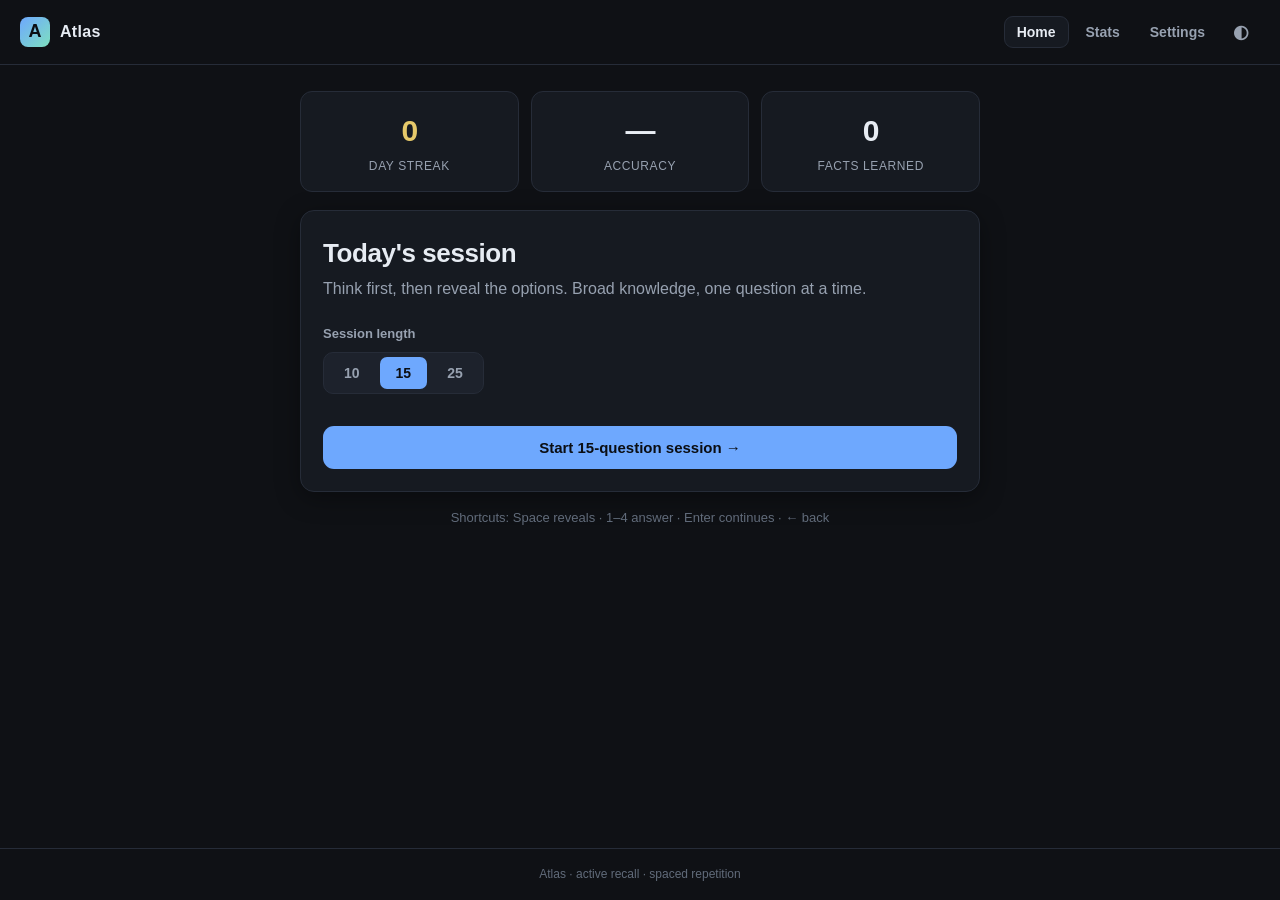
==== commit a8d13ffe: "Add Economics branch (75 chain-of-reasoning questions) - New fourth topic, Economics, with 75 questi" ====
--- a/atlas/atlas.html
+++ b/atlas/atlas.html
@@ -6006,6 +6006,1628 @@
       "p091",
       "h006"
     ]
+  },
+  {
+    "id": "e001",
+    "topic": "Economics",
+    "subtopic": "Economic Thought",
+    "difficulty": "easy",
+    "question": "Adam Smith's pin-factory example shows that the division of labor mainly leads to what?",
+    "choices": [
+      "Higher unemployment",
+      "A large rise in productivity",
+      "Lower product quality",
+      "Government control of industry"
+    ],
+    "answerIndex": 1,
+    "explanation": "Splitting work into specialized steps lets each worker get faster and more skilled, so output per worker multiplies far beyond one person doing every task.",
+    "context": "Adam Smith (1723–1790) opened The Wealth of Nations (1776) with the pin-factory example.",
+    "distractorNotes": "Specialization can make tasks monotonous, but the headline effect is a productivity jump, not lower quality.",
+    "connection": "Higher productivity from specialization is the root of gains from trade and long-run growth.",
+    "connect": true,
+    "related": [
+      "e002",
+      "e046"
+    ]
+  },
+  {
+    "id": "e002",
+    "topic": "Economics",
+    "subtopic": "Trade",
+    "difficulty": "medium",
+    "question": "Specialization in production naturally leads to what?",
+    "choices": [
+      "Greater self-sufficiency",
+      "A greater need for exchange and trade",
+      "Slower economic growth",
+      "Lower productivity"
+    ],
+    "answerIndex": 1,
+    "explanation": "If each person or nation specializes, they stop making everything they need and must trade for the rest — specialization and exchange reinforce each other.",
+    "context": "This links Smith's division of labor to the broader case for markets and trade.",
+    "distractorNotes": "Specialization reduces self-sufficiency; it doesn't increase it.",
+    "connection": "Ricardo extended this logic to whole nations through comparative advantage.",
+    "connect": true,
+    "related": [
+      "e001",
+      "e003"
+    ]
+  },
+  {
+    "id": "e003",
+    "topic": "Economics",
+    "subtopic": "Trade",
+    "difficulty": "medium",
+    "question": "David Ricardo's comparative advantage shows two countries can both gain from trade when each specializes where it has the lower what?",
+    "choices": [
+      "Wage rate",
+      "Opportunity cost",
+      "Tax rate",
+      "Tariff"
+    ],
+    "answerIndex": 1,
+    "explanation": "Even if one country is better at making everything, both gain when each focuses on what it sacrifices least to produce and trades for the rest.",
+    "context": "David Ricardo (1772–1823) formalized comparative advantage in 1817.",
+    "distractorNotes": "It hinges on opportunity cost, not on who has lower absolute wages or costs.",
+    "connection": "This is the theoretical backbone of the case for free trade.",
+    "connect": true,
+    "related": [
+      "e004",
+      "e051"
+    ]
+  },
+  {
+    "id": "e004",
+    "topic": "Economics",
+    "subtopic": "Microeconomics",
+    "difficulty": "easy",
+    "question": "The opportunity cost of a choice is best described as what?",
+    "choices": [
+      "The money spent on it",
+      "The value of the next-best alternative given up",
+      "The total budget available",
+      "A government tax"
+    ],
+    "answerIndex": 1,
+    "explanation": "Because resources are scarce, choosing one option means forgoing another; its true cost is the best thing you sacrificed.",
+    "context": "Opportunity cost is one of the most foundational ideas in all of economics.",
+    "distractorNotes": "It's not just the cash spent — it's the value of what you gave up.",
+    "connection": "Comparative advantage is defined entirely in terms of opportunity cost.",
+    "connect": true,
+    "related": [
+      "e003",
+      "e005"
+    ]
+  },
+  {
+    "id": "e005",
+    "topic": "Economics",
+    "subtopic": "Microeconomics",
+    "difficulty": "easy",
+    "question": "Economics is often defined as the study of how societies cope with which fundamental problem?",
+    "choices": [
+      "Scarcity",
+      "Inflation",
+      "Taxation",
+      "Poverty"
+    ],
+    "answerIndex": 0,
+    "explanation": "Because wants exceed limited resources, every society must choose how to allocate them; scarcity forces the trade-offs economics studies.",
+    "context": "Lionel Robbins gave a classic scarcity-based definition of economics in 1932.",
+    "distractorNotes": "Inflation and poverty are topics within economics, not its root problem.",
+    "connection": "Scarcity is the reason opportunity cost exists at all.",
+    "connect": true,
+    "related": [
+      "e004"
+    ]
+  },
+  {
+    "id": "e006",
+    "topic": "Economics",
+    "subtopic": "Microeconomics",
+    "difficulty": "easy",
+    "question": "In a competitive market, the interaction of supply and demand mainly determines what?",
+    "choices": [
+      "The government budget",
+      "The equilibrium price and quantity",
+      "The inflation rate directly",
+      "The unemployment rate"
+    ],
+    "answerIndex": 1,
+    "explanation": "Prices adjust until the quantity buyers want equals the quantity sellers offer; surpluses push prices down and shortages push them up toward equilibrium.",
+    "context": "Alfred Marshall popularized the supply-and-demand diagram in his 1890 Principles.",
+    "distractorNotes": "It sets the market price and quantity, not the government's budget.",
+    "connection": "The resulting price acts as a signal coordinating buyers and sellers."
+  },
+  {
+    "id": "e007",
+    "topic": "Economics",
+    "subtopic": "Economic Thought",
+    "difficulty": "hard",
+    "question": "According to Friedrich Hayek, prices in a market chiefly serve what function?",
+    "choices": [
+      "Punishing consumers",
+      "Conveying information that coordinates dispersed decisions",
+      "Setting government policy",
+      "Eliminating scarcity"
+    ],
+    "answerIndex": 1,
+    "explanation": "No planner knows everyone's needs; a rising price signals scarcity, telling producers to make more and consumers to economize — coordinating millions of choices automatically.",
+    "context": "Hayek (1899–1992) argued this in 'The Use of Knowledge in Society' (1945).",
+    "distractorNotes": "Prices inform and coordinate; they don't abolish scarcity.",
+    "connection": "This is a central argument against central economic planning.",
+    "connect": true,
+    "related": [
+      "e075"
+    ]
+  },
+  {
+    "id": "e008",
+    "topic": "Economics",
+    "subtopic": "Microeconomics",
+    "difficulty": "easy",
+    "question": "If demand for a good rises while supply stays fixed, the most direct result is what?",
+    "choices": [
+      "A lower price",
+      "A higher price",
+      "A government subsidy",
+      "Falling quality"
+    ],
+    "answerIndex": 1,
+    "explanation": "More buyers chasing the same quantity creates a shortage at the old price, bidding it up until supply and demand rebalance.",
+    "context": "This is the basic law of supply and demand in action.",
+    "distractorNotes": "Prices fall when supply outstrips demand — the opposite case.",
+    "connection": "The higher price then signals producers to increase supply.",
+    "related": [
+      "e006"
+    ]
+  },
+  {
+    "id": "e009",
+    "topic": "Economics",
+    "subtopic": "Microeconomics",
+    "difficulty": "medium",
+    "question": "If a good has inelastic demand, raising its price will most likely do what to total revenue?",
+    "choices": [
+      "Increase it",
+      "Decrease it to zero",
+      "Leave the good unsold",
+      "Cause a lasting shortage"
+    ],
+    "answerIndex": 0,
+    "explanation": "Inelastic demand means quantity barely falls when price rises (think necessities), so a higher price times nearly-unchanged quantity raises total revenue.",
+    "context": "Elasticity measures how sensitive quantity demanded is to a price change.",
+    "distractorNotes": "For elastic goods a price hike cuts revenue, but inelastic goods behave oppositely.",
+    "connection": "Governments tax inelastic goods like tobacco to raise steady revenue.",
+    "related": [
+      "e059"
+    ]
+  },
+  {
+    "id": "e010",
+    "topic": "Economics",
+    "subtopic": "Microeconomics",
+    "difficulty": "medium",
+    "question": "The law of diminishing marginal utility helps explain why demand curves generally do what?",
+    "choices": [
+      "Slope downward",
+      "Slope upward",
+      "Stay perfectly vertical",
+      "Disappear"
+    ],
+    "answerIndex": 0,
+    "explanation": "Each extra unit gives less added satisfaction than the last, so people buy more only at a lower price — producing the downward-sloping demand curve.",
+    "context": "This 'marginalist' insight reshaped economics in the 1870s.",
+    "distractorNotes": "Upward-sloping demand is rare and exceptional, not the norm.",
+    "connection": "Marginal analysis is the foundation of modern microeconomics.",
+    "related": [
+      "e052"
+    ]
+  },
+  {
+    "id": "e011",
+    "topic": "Economics",
+    "subtopic": "Microeconomics",
+    "difficulty": "easy",
+    "question": "A central principle of economics is that people predictably respond to what?",
+    "choices": [
+      "Incentives",
+      "Random chance",
+      "Only written laws",
+      "Nothing at all"
+    ],
+    "answerIndex": 0,
+    "explanation": "Change the costs or benefits of an action and behavior shifts; good policy works with incentives, while unintended incentives produce unintended results.",
+    "context": "Economists often summarize rational behavior with the phrase 'incentives matter.'",
+    "distractorNotes": "Behavior isn't random — it responds systematically to incentives.",
+    "connection": "Misaligned incentives are what cause problems like moral hazard.",
+    "connect": true,
+    "related": [
+      "e039"
+    ]
+  },
+  {
+    "id": "e012",
+    "topic": "Economics",
+    "subtopic": "Market Failure",
+    "difficulty": "medium",
+    "question": "The 'tragedy of the commons' predicts that a shared, unowned resource will tend to be what?",
+    "choices": [
+      "Overused and depleted",
+      "Perfectly preserved",
+      "Shared equally forever",
+      "Ignored by everyone"
+    ],
+    "answerIndex": 0,
+    "explanation": "Each user reaps the full benefit of taking more while sharing the cost of depletion with all, so individually rational use adds up to collective ruin.",
+    "context": "Garrett Hardin popularized the phrase in 1968; Elinor Ostrom later showed communities can manage commons well.",
+    "distractorNotes": "Without rules or ownership, self-interest drives overuse, not preservation.",
+    "connection": "It's a classic case of a negative externality.",
+    "connect": true,
+    "related": [
+      "e013",
+      "e041"
+    ]
+  },
+  {
+    "id": "e013",
+    "topic": "Economics",
+    "subtopic": "Market Failure",
+    "difficulty": "medium",
+    "question": "A negative externality, like pollution, tends to make a market do what?",
+    "choices": [
+      "Produce too little of the good",
+      "Produce too much of the good",
+      "Charge nothing at all",
+      "Shut down entirely"
+    ],
+    "answerIndex": 1,
+    "explanation": "When producers don't pay for harm imposed on others, their private costs look artificially low, so the market overproduces the polluting good relative to the social optimum.",
+    "context": "Arthur Pigou analyzed externalities; a corrective tax is called a Pigouvian tax.",
+    "distractorNotes": "Positive externalities cause underproduction; negative ones cause overproduction.",
+    "connection": "This is a standard justification for regulation or corrective taxes.",
+    "connect": true,
+    "related": [
+      "e057",
+      "e070"
+    ]
+  },
+  {
+    "id": "e014",
+    "topic": "Economics",
+    "subtopic": "Market Failure",
+    "difficulty": "medium",
+    "question": "Public goods like national defense are often underprovided by markets because of what problem?",
+    "choices": [
+      "The free-rider problem",
+      "Excessive competition",
+      "High elasticity",
+      "Diminishing returns"
+    ],
+    "answerIndex": 0,
+    "explanation": "Since no one can be excluded and all enjoy the good whether or not they pay, each has an incentive to free-ride, so private firms can't profitably supply enough.",
+    "context": "Public goods are 'non-excludable' and 'non-rival' in consumption.",
+    "distractorNotes": "The issue is non-payment (free-riding), not too much competition.",
+    "connection": "It's a core rationale for government provision funded by taxes.",
+    "connect": true,
+    "related": [
+      "e012"
+    ]
+  },
+  {
+    "id": "e015",
+    "topic": "Economics",
+    "subtopic": "Money and Banking",
+    "difficulty": "medium",
+    "question": "Sustained inflation is generally driven by what, according to the quantity theory of money?",
+    "choices": [
+      "Too little money in circulation",
+      "The money supply growing faster than output",
+      "Lower taxes alone",
+      "Rising exports"
+    ],
+    "answerIndex": 1,
+    "explanation": "When money grows faster than the goods it chases, more currency bids up the same output, so the general price level rises — 'too much money chasing too few goods.'",
+    "context": "Milton Friedman argued inflation is 'always and everywhere a monetary phenomenon.'",
+    "distractorNotes": "Too little money would tend toward deflation, not inflation.",
+    "connection": "Central banks fight inflation by slowing money and credit growth.",
+    "connect": true,
+    "related": [
+      "e016",
+      "e022"
+    ]
+  },
+  {
+    "id": "e016",
+    "topic": "Economics",
+    "subtopic": "Money and Banking",
+    "difficulty": "medium",
+    "question": "Runaway money-printing to fund government spending tends to lead to what?",
+    "choices": [
+      "Stable prices",
+      "Hyperinflation and loss of confidence in the currency",
+      "Gradually falling prices",
+      "Higher real savings"
+    ],
+    "answerIndex": 1,
+    "explanation": "Flooding the economy with new money far outpaces output; prices spiral, people rush to spend before money loses value, and the currency can collapse.",
+    "context": "Weimar Germany's 1923 hyperinflation is the classic example.",
+    "distractorNotes": "Printing money causes rising, not falling, prices.",
+    "connection": "It's the quantity theory of money playing out in the extreme.",
+    "connect": true,
+    "related": [
+      "e015",
+      "e055"
+    ]
+  },
+  {
+    "id": "e017",
+    "topic": "Economics",
+    "subtopic": "Macroeconomics",
+    "difficulty": "medium",
+    "question": "Unemployment caused by workers' skills not matching available jobs is called what?",
+    "choices": [
+      "Structural unemployment",
+      "Frictional unemployment",
+      "Cyclical unemployment",
+      "Seasonal unemployment"
+    ],
+    "answerIndex": 0,
+    "explanation": "Structural unemployment comes from a mismatch of skills or locations with job openings, often due to technological change — and it can persist even in a healthy economy.",
+    "context": "Economists distinguish frictional, structural, and cyclical unemployment.",
+    "distractorNotes": "Cyclical unemployment comes from recessions, not from a skills mismatch.",
+    "connection": "Automation can raise structural unemployment in declining industries."
+  },
+  {
+    "id": "e018",
+    "topic": "Economics",
+    "subtopic": "Macroeconomics",
+    "difficulty": "easy",
+    "question": "Gross Domestic Product (GDP) measures what?",
+    "choices": [
+      "The total money supply",
+      "The market value of all final goods and services a country produces",
+      "The government's total debt",
+      "The stock market's total value"
+    ],
+    "answerIndex": 1,
+    "explanation": "GDP sums the value of final output produced within a country over a period, serving as the standard gauge of an economy's size.",
+    "context": "National GDP accounting was developed by Simon Kuznets in the 1930s.",
+    "distractorNotes": "It's a flow of production, not a stock of money or debt.",
+    "connection": "GDP per person is a rough proxy for average living standards.",
+    "related": [
+      "e046"
+    ]
+  },
+  {
+    "id": "e019",
+    "topic": "Economics",
+    "subtopic": "Macroeconomics",
+    "difficulty": "medium",
+    "question": "A recession is commonly defined as what?",
+    "choices": [
+      "Any fall in the stock market",
+      "A significant, broad decline in economic activity",
+      "A rise in inflation",
+      "A government shutdown"
+    ],
+    "answerIndex": 1,
+    "explanation": "Recessions are the contraction phase of the business cycle: output, employment, and spending fall together and feed on each other until a trough is reached.",
+    "context": "A common rule of thumb is two consecutive quarters of falling GDP.",
+    "distractorNotes": "A stock dip alone isn't a recession — it's about broad real activity.",
+    "connection": "Keynesian policy tries to soften recessions by supporting demand.",
+    "connect": true,
+    "related": [
+      "e020"
+    ]
+  },
+  {
+    "id": "e020",
+    "topic": "Economics",
+    "subtopic": "Fiscal and Monetary Policy",
+    "difficulty": "medium",
+    "question": "John Maynard Keynes argued that in a deep downturn, governments should do what?",
+    "choices": [
+      "Cut all spending",
+      "Boost spending to raise aggregate demand",
+      "Raise interest rates sharply",
+      "Do nothing and wait it out"
+    ],
+    "answerIndex": 1,
+    "explanation": "Keynes held that when private spending collapses, output and jobs fall; government spending can fill the gap, lifting demand back toward full employment.",
+    "context": "Keynes (1883–1946) argued this in The General Theory (1936), responding to the Depression.",
+    "distractorNotes": "Austerity in a slump can deepen it by cutting demand further.",
+    "connection": "This countercyclical idea underpins modern fiscal stimulus.",
+    "connect": true,
+    "related": [
+      "e062",
+      "e063"
+    ]
+  },
+  {
+    "id": "e021",
+    "topic": "Economics",
+    "subtopic": "Fiscal and Monetary Policy",
+    "difficulty": "medium",
+    "question": "Monetary policy, unlike fiscal policy, is primarily conducted by whom?",
+    "choices": [
+      "The legislature through taxes",
+      "A central bank through interest rates and the money supply",
+      "Individual firms",
+      "Foreign governments"
+    ],
+    "answerIndex": 1,
+    "explanation": "Central banks steer the economy by adjusting interest rates and money, while fiscal policy — taxing and spending — is set by the government or legislature.",
+    "context": "In the U.S. the Federal Reserve runs monetary policy; Congress sets fiscal policy.",
+    "distractorNotes": "Taxing and spending is fiscal policy, handled by the legislature.",
+    "connection": "Both are tools for stabilizing the business cycle.",
+    "related": [
+      "e020"
+    ]
+  },
+  {
+    "id": "e022",
+    "topic": "Economics",
+    "subtopic": "Fiscal and Monetary Policy",
+    "difficulty": "medium",
+    "question": "When a central bank lowers interest rates, the intended effect is to do what?",
+    "choices": [
+      "Discourage borrowing",
+      "Encourage borrowing, investment, and spending",
+      "Raise unemployment",
+      "Shrink the economy"
+    ],
+    "answerIndex": 1,
+    "explanation": "Cheaper credit makes loans, investment, and big purchases more attractive, boosting demand and, the bank hopes, growth and employment.",
+    "context": "Lowering rates is a standard tool for stimulating a slowing economy.",
+    "distractorNotes": "Lower rates encourage, not discourage, borrowing.",
+    "connection": "Raising rates does the reverse, to cool inflation.",
+    "connect": true,
+    "related": [
+      "e015",
+      "e069"
+    ]
+  },
+  {
+    "id": "e023",
+    "topic": "Economics",
+    "subtopic": "Money and Banking",
+    "difficulty": "medium",
+    "question": "A key traditional role of a central bank during a banking panic is to act as what?",
+    "choices": [
+      "A lender of last resort",
+      "A tax collector",
+      "A stock broker",
+      "A retail bank for individuals"
+    ],
+    "answerIndex": 0,
+    "explanation": "By lending freely to solvent banks in a crisis, the central bank stops a panic from snowballing into a system-wide collapse.",
+    "context": "Walter Bagehot outlined the 'lender of last resort' role in Lombard Street (1873).",
+    "distractorNotes": "Central banks don't serve individual retail customers directly.",
+    "connection": "This function is meant to prevent bank runs and contagion.",
+    "related": [
+      "e024"
+    ]
+  },
+  {
+    "id": "e024",
+    "topic": "Economics",
+    "subtopic": "Money and Banking",
+    "difficulty": "medium",
+    "question": "Bank runs are possible mainly because banks operate under which system?",
+    "choices": [
+      "Full-reserve banking",
+      "Fractional-reserve banking",
+      "Pure barter",
+      "A gold standard only"
+    ],
+    "answerIndex": 1,
+    "explanation": "Banks lend out most deposits and keep only a fraction on hand, so if many depositors demand cash at once the bank can't pay them all — triggering a run.",
+    "context": "Fractional-reserve banking is the basis of modern banking.",
+    "distractorNotes": "Under full-reserve banking, all deposits are held, so a run couldn't drain reserves this way.",
+    "connection": "Deposit insurance and central banks were created partly to stop runs.",
+    "related": [
+      "e023"
+    ]
+  },
+  {
+    "id": "e025",
+    "topic": "Economics",
+    "subtopic": "Money and Banking",
+    "difficulty": "easy",
+    "question": "Which is NOT one of the three classic functions of money?",
+    "choices": [
+      "Medium of exchange",
+      "Store of value",
+      "Unit of account",
+      "Source of intrinsic happiness"
+    ],
+    "answerIndex": 3,
+    "explanation": "Money works as a medium of exchange, a store of value, and a unit of account; together these let it replace inefficient barter.",
+    "context": "These three functions are what define something as 'money.'",
+    "distractorNotes": "Money's value is instrumental — its real functions are exchange, value storage, and accounting.",
+    "connection": "Money as a medium of exchange solves barter's 'double coincidence of wants.'",
+    "connect": true,
+    "related": [
+      "e026"
+    ]
+  },
+  {
+    "id": "e026",
+    "topic": "Economics",
+    "subtopic": "Money and Banking",
+    "difficulty": "medium",
+    "question": "Money emerged largely to solve which problem of barter?",
+    "choices": [
+      "The double coincidence of wants",
+      "Too much specialization",
+      "Excess saving",
+      "High literacy"
+    ],
+    "answerIndex": 0,
+    "explanation": "In barter you must find someone who both has what you want and wants what you have; money is universally accepted, so any trade becomes possible.",
+    "context": "The 'double coincidence of wants' is the core inefficiency of barter.",
+    "distractorNotes": "Money enables specialization rather than resulting from too much of it.",
+    "connection": "A universal medium of exchange makes complex economies possible.",
+    "related": [
+      "e025"
+    ]
+  },
+  {
+    "id": "e027",
+    "topic": "Economics",
+    "subtopic": "Economic Thought",
+    "difficulty": "medium",
+    "question": "Joseph Schumpeter's 'creative destruction' describes how innovation does what?",
+    "choices": [
+      "Preserves old industries",
+      "Replaces old products and firms with new ones",
+      "Halts economic growth",
+      "Eliminates all competition"
+    ],
+    "answerIndex": 1,
+    "explanation": "New technologies and firms continually displace obsolete ones; this churn destroys some jobs and companies but drives long-run growth and rising living standards.",
+    "context": "Joseph Schumpeter (1883–1950) coined the term in 1942.",
+    "distractorNotes": "It disrupts and replaces incumbents rather than protecting them.",
+    "connection": "It explains why dynamic economies see constant turnover of leading firms."
+  },
+  {
+    "id": "e028",
+    "topic": "Economics",
+    "subtopic": "Microeconomics",
+    "difficulty": "medium",
+    "question": "A price ceiling set below the market price (like rent control) tends to cause what?",
+    "choices": [
+      "A surplus",
+      "A shortage",
+      "No effect at all",
+      "Higher supply"
+    ],
+    "answerIndex": 1,
+    "explanation": "Holding price below equilibrium makes quantity demanded exceed quantity supplied, producing a persistent shortage, waiting lists, and often lower quality.",
+    "context": "A binding price ceiling is a legal cap below the market-clearing price.",
+    "distractorNotes": "Price floors create surpluses; ceilings create shortages.",
+    "connection": "It shows how overriding price signals creates imbalances.",
+    "connect": true,
+    "related": [
+      "e029"
+    ]
+  },
+  {
+    "id": "e029",
+    "topic": "Economics",
+    "subtopic": "Microeconomics",
+    "difficulty": "medium",
+    "question": "A price floor set above the market price (like some farm supports) tends to cause what?",
+    "choices": [
+      "A shortage",
+      "A surplus",
+      "Perfect equilibrium",
+      "Lower production"
+    ],
+    "answerIndex": 1,
+    "explanation": "Above equilibrium, quantity supplied exceeds quantity demanded, so unsold surpluses pile up — as with farm goods that governments then buy or store.",
+    "context": "A binding price floor is a minimum price set above the market-clearing level.",
+    "distractorNotes": "Ceilings cause shortages; floors cause surpluses — the mirror image.",
+    "connection": "Both illustrate the consequences of overriding market prices.",
+    "related": [
+      "e028",
+      "e071"
+    ]
+  },
+  {
+    "id": "e030",
+    "topic": "Economics",
+    "subtopic": "Microeconomics",
+    "difficulty": "medium",
+    "question": "Compared with perfect competition, a monopoly tends to do what?",
+    "choices": [
+      "Charge less and produce more",
+      "Charge more and produce less",
+      "Have no pricing power",
+      "Always operate illegally"
+    ],
+    "answerIndex": 1,
+    "explanation": "With no rivals, a monopolist restricts output to push price above marginal cost, capturing profit but leaving some mutually beneficial trades unmade (deadweight loss).",
+    "context": "Monopoly is a market structure with a single dominant seller.",
+    "distractorNotes": "Competition drives price toward cost; monopoly pulls it upward.",
+    "connection": "This is why governments regulate monopolies or enforce antitrust law.",
+    "connect": true,
+    "related": [
+      "e031"
+    ]
+  },
+  {
+    "id": "e031",
+    "topic": "Economics",
+    "subtopic": "Microeconomics",
+    "difficulty": "easy",
+    "question": "Increased competition among firms generally does what to prices and efficiency?",
+    "choices": [
+      "Raises prices and lowers efficiency",
+      "Lowers prices and pushes firms toward efficiency",
+      "Has no effect",
+      "Guarantees monopoly"
+    ],
+    "answerIndex": 1,
+    "explanation": "Rivalry forces firms to cut prices toward cost and to innovate to survive, benefiting consumers and weeding out inefficient producers.",
+    "context": "Perfect competition is an idealized benchmark of many small price-taking firms.",
+    "distractorNotes": "Competition lowers prices; it's monopoly that raises them.",
+    "connection": "Antitrust policy exists to preserve competitive pressure.",
+    "related": [
+      "e030"
+    ]
+  },
+  {
+    "id": "e032",
+    "topic": "Economics",
+    "subtopic": "Economic Thought",
+    "difficulty": "medium",
+    "question": "Adam Smith's 'invisible hand' describes how self-interested individuals in a market can do what?",
+    "choices": [
+      "Necessarily harm society",
+      "Unintentionally promote the general good",
+      "Eliminate all trade",
+      "Require central planning"
+    ],
+    "answerIndex": 1,
+    "explanation": "Pursuing profit, producers supply what people want at competitive prices; guided 'as if by an invisible hand,' private self-interest can yield socially beneficial outcomes.",
+    "context": "Adam Smith used the phrase in The Wealth of Nations (1776).",
+    "distractorNotes": "Smith's point is that central planning isn't required for order to emerge.",
+    "connection": "It's the classic argument for the efficiency of free markets.",
+    "connect": true,
+    "related": [
+      "e001",
+      "e007"
+    ]
+  },
+  {
+    "id": "e033",
+    "topic": "Economics",
+    "subtopic": "Economic Thought",
+    "difficulty": "medium",
+    "question": "Karl Marx argued that under capitalism, profit comes primarily from what?",
+    "choices": [
+      "Surplus value extracted from workers' labor",
+      "Government subsidies",
+      "Consumer generosity",
+      "Random luck"
+    ],
+    "answerIndex": 0,
+    "explanation": "Marx held that workers produce more value than they're paid in wages; capitalists keep the difference ('surplus value'), which he saw as the engine of class conflict.",
+    "context": "Karl Marx (1818–1883) laid this out in Das Kapital (1867).",
+    "distractorNotes": "In Marx's theory profit is unpaid labor, not a government transfer.",
+    "connection": "This critique underpinned later socialist and communist movements.",
+    "connect": true,
+    "related": [
+      "e032"
+    ]
+  },
+  {
+    "id": "e034",
+    "topic": "Economics",
+    "subtopic": "Economic Thought",
+    "difficulty": "medium",
+    "question": "Thomas Malthus warned that population growth tends to do what relative to the food supply?",
+    "choices": [
+      "Grow more slowly than it",
+      "Outstrip it, pushing living standards toward subsistence",
+      "Match it exactly",
+      "Shrink over time"
+    ],
+    "answerIndex": 1,
+    "explanation": "Malthus argued population grows geometrically while food grows arithmetically, so unchecked population would outrun food and be held down by famine, disease, or restraint.",
+    "context": "Thomas Malthus (1766–1834) published his Essay on the Principle of Population in 1798.",
+    "distractorNotes": "He feared population outpacing food — a fear later offset by unforeseen agricultural gains.",
+    "connection": "The Industrial and Green Revolutions defied his grim prediction.",
+    "related": [
+      "e066"
+    ]
+  },
+  {
+    "id": "e035",
+    "topic": "Economics",
+    "subtopic": "Trade",
+    "difficulty": "medium",
+    "question": "A tariff on imported goods mainly leads to what for domestic consumers?",
+    "choices": [
+      "Lower prices",
+      "Higher prices and less choice",
+      "More imports",
+      "No change at all"
+    ],
+    "answerIndex": 1,
+    "explanation": "A tariff raises the price of imports, letting domestic producers charge more too; consumers pay higher prices and buy less, even as protected industries gain.",
+    "context": "A tariff is simply a tax on imported goods.",
+    "distractorNotes": "Tariffs protect some producers but raise consumer prices — they don't lower them.",
+    "connection": "Free-trade arguments trace back to Ricardo's comparative advantage.",
+    "connect": true,
+    "related": [
+      "e003",
+      "e036"
+    ]
+  },
+  {
+    "id": "e036",
+    "topic": "Economics",
+    "subtopic": "Trade",
+    "difficulty": "easy",
+    "question": "Voluntary trade between two parties tends to do what?",
+    "choices": [
+      "Make one win and one lose equally",
+      "Make both parties better off",
+      "Destroy value overall",
+      "Only ever help the seller"
+    ],
+    "answerIndex": 1,
+    "explanation": "People trade only when each values what they get more than what they give up, so voluntary exchange creates value for both sides — it's positive-sum, not zero-sum.",
+    "context": "This 'gains from trade' insight is central to economics.",
+    "distractorNotes": "Trade isn't zero-sum; both sides expect to gain or they wouldn't agree.",
+    "connection": "The same logic scales up to gains from international trade.",
+    "related": [
+      "e035"
+    ]
+  },
+  {
+    "id": "e037",
+    "topic": "Economics",
+    "subtopic": "Behavioral Economics",
+    "difficulty": "medium",
+    "question": "The 'sunk cost fallacy' is the mistake of doing what?",
+    "choices": [
+      "Ignoring all future costs",
+      "Letting unrecoverable past costs drive current decisions",
+      "Always minimizing spending",
+      "Saving too much money"
+    ],
+    "answerIndex": 1,
+    "explanation": "Rational choice weighs only future costs and benefits; throwing more resources after unrecoverable 'sunk' costs just to justify them leads to worse outcomes.",
+    "context": "Sunk costs are past expenditures that can't be recovered.",
+    "distractorNotes": "The fallacy is over-weighting the past, not ignoring the future.",
+    "connection": "It's a key idea in behavioral economics.",
+    "related": [
+      "e038"
+    ]
+  },
+  {
+    "id": "e038",
+    "topic": "Economics",
+    "subtopic": "Behavioral Economics",
+    "difficulty": "medium",
+    "question": "Behavioral economics, associated with Daniel Kahneman, shows that people often do what?",
+    "choices": [
+      "Act with perfect rationality",
+      "Rely on biases and mental shortcuts that deviate from pure rationality",
+      "Never respond to incentives",
+      "Always maximize money"
+    ],
+    "answerIndex": 1,
+    "explanation": "Real decisions are shaped by heuristics and biases such as loss aversion and framing, so behavior systematically departs from the perfectly rational 'economic man' model.",
+    "context": "Psychologist Daniel Kahneman won the 2002 economics Nobel for this work.",
+    "distractorNotes": "The whole point is that people are predictably irrational, not perfectly rational.",
+    "connection": "It refined, rather than replaced, standard economic models.",
+    "related": [
+      "e037"
+    ]
+  },
+  {
+    "id": "e039",
+    "topic": "Economics",
+    "subtopic": "Market Failure",
+    "difficulty": "medium",
+    "question": "Moral hazard arises when a party is insulated from risk and therefore does what?",
+    "choices": [
+      "Takes more risk than they otherwise would",
+      "Becomes far more cautious",
+      "Saves much more",
+      "Works noticeably harder"
+    ],
+    "answerIndex": 0,
+    "explanation": "If someone else bears the downside — through insurance or a bailout — a person or firm has weaker incentive to be careful, so they take on extra risk.",
+    "context": "Moral hazard is central to insurance and financial regulation.",
+    "distractorNotes": "Being shielded from consequences encourages more risk-taking, not caution.",
+    "connection": "It's a major reason bank bailouts are controversial.",
+    "connect": true,
+    "related": [
+      "e011",
+      "e040"
+    ]
+  },
+  {
+    "id": "e040",
+    "topic": "Economics",
+    "subtopic": "Market Failure",
+    "difficulty": "hard",
+    "question": "Adverse selection, as in the 'market for lemons,' results from what?",
+    "choices": [
+      "Perfect information",
+      "Asymmetric information between buyers and sellers",
+      "Government price controls",
+      "Too much competition"
+    ],
+    "answerIndex": 1,
+    "explanation": "When sellers know more than buyers — say, about a used car's quality — buyers lower their offers, good products exit, and the market fills with 'lemons.'",
+    "context": "George Akerlof's 1970 'Market for Lemons' paper won a Nobel Prize.",
+    "distractorNotes": "The problem is unequal information, not price controls.",
+    "connection": "Warranties and certifications exist to reduce it.",
+    "related": [
+      "e039"
+    ]
+  },
+  {
+    "id": "e041",
+    "topic": "Economics",
+    "subtopic": "Game Theory",
+    "difficulty": "medium",
+    "question": "In a one-shot prisoner's dilemma, rational self-interest leads both players to do what?",
+    "choices": [
+      "Cooperate for the best joint outcome",
+      "Defect, producing a worse outcome for both",
+      "Split the difference",
+      "Refuse to play"
+    ],
+    "answerIndex": 1,
+    "explanation": "Each does better by defecting whatever the other does, so both defect — even though mutual cooperation would have left them both better off. Individual rationality yields a collectively worse result.",
+    "context": "The prisoner's dilemma is a foundational game in game theory.",
+    "distractorNotes": "Cooperation is the better joint outcome, but the incentives push toward defection.",
+    "connection": "It models arms races, price wars, and the tragedy of the commons.",
+    "connect": true,
+    "related": [
+      "e012",
+      "e042"
+    ]
+  },
+  {
+    "id": "e042",
+    "topic": "Economics",
+    "subtopic": "Game Theory",
+    "difficulty": "hard",
+    "question": "A Nash equilibrium is a situation in which each player does what?",
+    "choices": [
+      "Can improve by changing strategy alone",
+      "Has no incentive to change strategy given others' choices",
+      "Always cooperates fully",
+      "Acts completely at random"
+    ],
+    "answerIndex": 1,
+    "explanation": "At a Nash equilibrium no one can do better by unilaterally switching strategies, so the outcome is self-enforcing — though it need not be best for the group.",
+    "context": "Named for John Nash (1928–2015), a pioneer of game theory.",
+    "distractorNotes": "The defining feature is that no player can gain by deviating alone.",
+    "connection": "Mutual defection in the prisoner's dilemma is itself a Nash equilibrium.",
+    "connect": true,
+    "related": [
+      "e041"
+    ]
+  },
+  {
+    "id": "e043",
+    "topic": "Economics",
+    "subtopic": "Microeconomics",
+    "difficulty": "medium",
+    "question": "The law of diminishing returns says that adding more of one input while others stay fixed eventually does what?",
+    "choices": [
+      "Raises output at an accelerating rate",
+      "Yields smaller and smaller extra output",
+      "Stops all production",
+      "Lowers total cost"
+    ],
+    "answerIndex": 1,
+    "explanation": "With, say, land fixed, each extra worker eventually adds less than the one before because they have less capital or space to work with — a key limit on production.",
+    "context": "Diminishing marginal returns is a core idea in production theory.",
+    "distractorNotes": "Extra output shrinks per added input; it doesn't accelerate.",
+    "connection": "It differs from economies of scale, where all inputs grow together.",
+    "related": [
+      "e044"
+    ]
+  },
+  {
+    "id": "e044",
+    "topic": "Economics",
+    "subtopic": "Microeconomics",
+    "difficulty": "medium",
+    "question": "Economies of scale mean that as a firm produces more, its average cost per unit tends to do what?",
+    "choices": [
+      "Rise steadily",
+      "Fall",
+      "Stay exactly constant",
+      "Become infinite"
+    ],
+    "answerIndex": 1,
+    "explanation": "Spreading fixed costs over more units and gaining efficiencies lowers per-unit cost as output grows, giving large producers a cost advantage — up to a point.",
+    "context": "Economies of scale help explain why some industries are dominated by big firms.",
+    "distractorNotes": "Costs per unit fall with scale here; diseconomies set in only at very large sizes.",
+    "connection": "Large scale can create barriers to entry and even natural monopolies.",
+    "connect": true,
+    "related": [
+      "e030"
+    ]
+  },
+  {
+    "id": "e045",
+    "topic": "Economics",
+    "subtopic": "Growth",
+    "difficulty": "medium",
+    "question": "Thanks to compounding, a small difference in annual growth rates over decades leads to what?",
+    "choices": [
+      "Almost no difference",
+      "Very large differences in living standards",
+      "Immediate equality",
+      "Falling GDP"
+    ],
+    "answerIndex": 1,
+    "explanation": "Growth compounds like interest: an economy growing 3% a year doubles output in about 23 years, while 1% takes about 70 — small gaps become vast over a lifetime.",
+    "context": "The 'rule of 70' estimates doubling time by dividing 70 by the growth rate.",
+    "distractorNotes": "Compounding magnifies small differences rather than erasing them.",
+    "connection": "It's why economists obsess over long-run growth rates.",
+    "connect": true,
+    "related": [
+      "e046",
+      "e066"
+    ]
+  },
+  {
+    "id": "e046",
+    "topic": "Economics",
+    "subtopic": "Growth",
+    "difficulty": "medium",
+    "question": "Over the long run, rising living standards in a country depend mainly on growth in what?",
+    "choices": [
+      "Population size",
+      "Productivity (output per worker)",
+      "The money supply",
+      "Tariff rates"
+    ],
+    "answerIndex": 1,
+    "explanation": "A society can consume more per person only if it produces more per person; productivity growth — from technology, skills, and capital — is the ultimate driver of prosperity.",
+    "context": "Paul Krugman: 'Productivity isn't everything, but in the long run it is almost everything.'",
+    "distractorNotes": "Printing money or simply adding people doesn't by itself raise output per person.",
+    "connection": "Specialization and innovation are what boost productivity.",
+    "connect": true,
+    "related": [
+      "e001",
+      "e047"
+    ]
+  },
+  {
+    "id": "e047",
+    "topic": "Economics",
+    "subtopic": "Growth",
+    "difficulty": "medium",
+    "question": "Investment in 'human capital' refers to spending on what?",
+    "choices": [
+      "Factory machines",
+      "The education, skills, and health of workers",
+      "Government buildings",
+      "Foreign currency reserves"
+    ],
+    "answerIndex": 1,
+    "explanation": "Better-educated, healthier workers are more productive, so schooling and training raise future output and wages — treating skills as a form of capital.",
+    "context": "Gary Becker developed human-capital theory, winning a Nobel in 1992.",
+    "distractorNotes": "Machines are physical capital; human capital is embodied in people.",
+    "connection": "It links education policy directly to long-run growth.",
+    "related": [
+      "e046"
+    ]
+  },
+  {
+    "id": "e048",
+    "topic": "Economics",
+    "subtopic": "Macroeconomics",
+    "difficulty": "medium",
+    "question": "Deflation (falling prices) can be dangerous because it may lead consumers to do what?",
+    "choices": [
+      "Spend immediately",
+      "Delay purchases, deepening a downturn",
+      "Borrow heavily",
+      "Ignore prices entirely"
+    ],
+    "answerIndex": 1,
+    "explanation": "If prices are expected to keep falling, people postpone spending, which cuts demand, output, and jobs — and rising real debt burdens can worsen the spiral.",
+    "context": "Japan's 'Lost Decades' featured persistent mild deflation.",
+    "distractorNotes": "Deflation encourages waiting, not immediate spending.",
+    "connection": "Central banks usually target low positive inflation to avoid this.",
+    "related": [
+      "e015"
+    ]
+  },
+  {
+    "id": "e049",
+    "topic": "Economics",
+    "subtopic": "Macroeconomics",
+    "difficulty": "hard",
+    "question": "'Stagflation,' which puzzled economists in the 1970s, combines what two conditions?",
+    "choices": [
+      "High growth and low inflation",
+      "High inflation and high unemployment together",
+      "Deflation and a boom",
+      "Full employment and surplus"
+    ],
+    "answerIndex": 1,
+    "explanation": "Stagflation pairs stagnation — high unemployment and weak growth — with high inflation, a mix older Keynesian models struggled to explain and often blamed on supply shocks.",
+    "context": "The 1970s oil shocks produced stagflation across Western economies.",
+    "distractorNotes": "It's the uncomfortable mix of inflation AND unemployment, not a boom.",
+    "connection": "It undermined the idea of a stable inflation–unemployment trade-off.",
+    "connect": true,
+    "related": [
+      "e050"
+    ]
+  },
+  {
+    "id": "e050",
+    "topic": "Economics",
+    "subtopic": "Macroeconomics",
+    "difficulty": "medium",
+    "question": "The original Phillips curve suggested a short-run trade-off between inflation and what?",
+    "choices": [
+      "Unemployment",
+      "Trade deficits",
+      "Interest rates",
+      "Population growth"
+    ],
+    "answerIndex": 0,
+    "explanation": "It observed that lower unemployment tended to come with higher inflation and vice versa, implying policymakers faced a trade-off — though stagflation later complicated this.",
+    "context": "A.W. Phillips identified the relationship in 1958.",
+    "distractorNotes": "The classic trade-off is with unemployment, not trade deficits.",
+    "connection": "Stagflation in the 1970s undermined the simple version.",
+    "related": [
+      "e049"
+    ]
+  },
+  {
+    "id": "e051",
+    "topic": "Economics",
+    "subtopic": "Trade",
+    "difficulty": "medium",
+    "question": "A country has an absolute advantage in a good when it can produce that good using what?",
+    "choices": [
+      "Fewer resources than another country",
+      "A higher selling price",
+      "More tariffs",
+      "Less consumer demand"
+    ],
+    "answerIndex": 0,
+    "explanation": "Absolute advantage means producing more output from the same inputs. But comparative advantage — the lower opportunity cost — is what actually drives beneficial trade.",
+    "context": "Absolute advantage was Smith's idea; Ricardo added comparative advantage.",
+    "distractorNotes": "Absolute advantage is about resource efficiency, not price or tariffs.",
+    "connection": "Even without any absolute advantage, a country can still have a comparative advantage.",
+    "connect": true,
+    "related": [
+      "e003"
+    ]
+  },
+  {
+    "id": "e052",
+    "topic": "Economics",
+    "subtopic": "Microeconomics",
+    "difficulty": "hard",
+    "question": "A profit-maximizing firm should keep producing until which condition holds?",
+    "choices": [
+      "Marginal cost equals marginal revenue",
+      "Total cost falls to zero",
+      "Price equals zero",
+      "Output is maximized regardless of cost"
+    ],
+    "answerIndex": 0,
+    "explanation": "As long as an extra unit earns more than it costs, making it adds profit; the firm stops where marginal revenue equals marginal cost — the profit-maximizing output.",
+    "context": "This 'MR = MC' rule is a cornerstone of the theory of the firm.",
+    "distractorNotes": "Maximizing output isn't the goal — maximizing profit is.",
+    "connection": "Marginal thinking runs through nearly all economic decision-making.",
+    "related": [
+      "e010"
+    ]
+  },
+  {
+    "id": "e053",
+    "topic": "Economics",
+    "subtopic": "Microeconomics",
+    "difficulty": "medium",
+    "question": "Demand for a good with many close substitutes tends to be what?",
+    "choices": [
+      "Highly inelastic",
+      "Highly elastic",
+      "Perfectly fixed",
+      "Unaffected by price"
+    ],
+    "answerIndex": 1,
+    "explanation": "If substitutes abound, a price rise sends buyers to alternatives, so quantity demanded drops sharply — demand is elastic. Necessities with few substitutes are inelastic.",
+    "context": "Availability of substitutes is a key determinant of elasticity.",
+    "distractorNotes": "Substitutes make demand responsive (elastic), not fixed.",
+    "connection": "Elasticity shapes how price changes affect revenue.",
+    "related": [
+      "e009"
+    ]
+  },
+  {
+    "id": "e054",
+    "topic": "Economics",
+    "subtopic": "Growth",
+    "difficulty": "medium",
+    "question": "In classical growth models, higher savings can promote growth by enabling what?",
+    "choices": [
+      "More consumption today",
+      "More investment in productive capital",
+      "Higher taxes",
+      "Lower productivity"
+    ],
+    "answerIndex": 1,
+    "explanation": "Savings free up resources to invest in tools, machines, and infrastructure, raising future productive capacity — though excessive saving can also weaken current demand.",
+    "context": "The Solow model links capital accumulation to economic growth.",
+    "distractorNotes": "Saving means consuming less now to fund investment for the future.",
+    "connection": "It ties personal thrift to national capital formation.",
+    "related": [
+      "e046"
+    ]
+  },
+  {
+    "id": "e055",
+    "topic": "Economics",
+    "subtopic": "Money and Banking",
+    "difficulty": "medium",
+    "question": "Modern 'fiat money' has value primarily because of what?",
+    "choices": [
+      "Its backing by gold",
+      "Government decree plus shared confidence that others will accept it",
+      "Its industrial uses",
+      "Its natural scarcity"
+    ],
+    "answerIndex": 1,
+    "explanation": "Fiat money isn't backed by a commodity; it's accepted because the state makes it legal tender and everyone trusts it will be accepted — confidence sustains its value.",
+    "context": "Most countries left the gold standard during the 20th century.",
+    "distractorNotes": "Fiat money is deliberately not backed by gold or intrinsic worth.",
+    "connection": "Loss of that confidence is what makes hyperinflation so destructive.",
+    "related": [
+      "e016",
+      "e056"
+    ]
+  },
+  {
+    "id": "e056",
+    "topic": "Economics",
+    "subtopic": "Money and Banking",
+    "difficulty": "hard",
+    "question": "A gold standard tends to limit inflation but carries what drawback?",
+    "choices": [
+      "Unlimited money creation",
+      "It constrains a central bank's ability to respond to downturns",
+      "It guarantees full employment",
+      "It eliminates all trade"
+    ],
+    "answerIndex": 1,
+    "explanation": "Tying money to gold caps money growth and curbs inflation, but it also ties policymakers' hands, so they can't ease policy freely to fight recessions or deflation.",
+    "context": "Many economists argue the gold standard deepened the Great Depression.",
+    "distractorNotes": "The gold standard restricts, rather than enables, money creation.",
+    "connection": "This trade-off helped drive the shift to fiat money.",
+    "related": [
+      "e055"
+    ]
+  },
+  {
+    "id": "e057",
+    "topic": "Economics",
+    "subtopic": "Market Failure",
+    "difficulty": "hard",
+    "question": "The Coase theorem suggests that with clear property rights and low bargaining costs, externalities can be resolved how?",
+    "choices": [
+      "Only by government taxes",
+      "Through private negotiation between the parties",
+      "By banning the activity outright",
+      "By printing money"
+    ],
+    "answerIndex": 1,
+    "explanation": "If rights are well-defined and bargaining is cheap, the affected parties can negotiate an efficient outcome themselves, regardless of who initially holds the right.",
+    "context": "Ronald Coase argued this in 'The Problem of Social Cost' (1960).",
+    "distractorNotes": "Coase's insight is that private bargaining — not only taxes — can solve externalities.",
+    "connection": "It offers an alternative to Pigouvian taxes.",
+    "related": [
+      "e013"
+    ]
+  },
+  {
+    "id": "e058",
+    "topic": "Economics",
+    "subtopic": "Fiscal and Monetary Policy",
+    "difficulty": "easy",
+    "question": "A progressive tax system is one in which the tax rate does what as income rises?",
+    "choices": [
+      "Falls",
+      "Rises",
+      "Stays perfectly flat",
+      "Disappears"
+    ],
+    "answerIndex": 1,
+    "explanation": "Higher earners pay a larger share of income, which reduces after-tax inequality and raises revenue from those most able to pay — though critics warn about incentive effects.",
+    "context": "Most modern income-tax systems are progressive.",
+    "distractorNotes": "A regressive tax does the opposite; a flat tax keeps the rate constant.",
+    "connection": "Tax design constantly balances equity against work and investment incentives."
+  },
+  {
+    "id": "e059",
+    "topic": "Economics",
+    "subtopic": "Microeconomics",
+    "difficulty": "hard",
+    "question": "A tax on a good typically creates a 'deadweight loss,' meaning what?",
+    "choices": [
+      "Extra profit for the government",
+      "Lost mutually beneficial trades that no longer happen",
+      "Higher total output",
+      "Lower prices for buyers"
+    ],
+    "answerIndex": 1,
+    "explanation": "By driving a wedge between what buyers pay and sellers receive, a tax discourages some trades both sides valued, shrinking total surplus beyond the revenue raised.",
+    "context": "Deadweight loss measures the efficiency cost of a tax.",
+    "distractorNotes": "It's value destroyed by trades not made, not government profit.",
+    "connection": "This is why economists favor taxing inelastic goods, which distort less.",
+    "related": [
+      "e009",
+      "e073"
+    ]
+  },
+  {
+    "id": "e060",
+    "topic": "Economics",
+    "subtopic": "Trade",
+    "difficulty": "medium",
+    "question": "Complete this reasoning chain about trade: specialization → ___ → gains for both parties.",
+    "choices": [
+      "higher tariffs",
+      "exchange based on comparative advantage",
+      "central planning",
+      "autarky (self-sufficiency)"
+    ],
+    "answerIndex": 1,
+    "explanation": "Specialize according to comparative advantage, trade the surplus, and both parties end up with more than if each produced everything — the core logic of trade.",
+    "context": "This chain runs from Smith's division of labor to Ricardo's theory of trade.",
+    "distractorNotes": "Tariffs and autarky block the gains from trade rather than enabling them.",
+    "connection": "It underlies the entire economic case for open markets.",
+    "connect": true,
+    "related": [
+      "e002",
+      "e003"
+    ]
+  },
+  {
+    "id": "e061",
+    "topic": "Economics",
+    "subtopic": "Economic Thought",
+    "difficulty": "hard",
+    "question": "Say's Law is usually summarized as the claim that what?",
+    "choices": [
+      "Demand creates its own supply",
+      "Supply creates its own demand",
+      "Money causes recessions",
+      "Trade is zero-sum"
+    ],
+    "answerIndex": 1,
+    "explanation": "Jean-Baptiste Say argued that producing goods generates the income used to buy other goods, so general gluts shouldn't persist — a view Keynes later challenged.",
+    "context": "Jean-Baptiste Say (1767–1832) framed this early-19th-century idea.",
+    "distractorNotes": "The famous phrasing is 'supply creates its own demand.'",
+    "connection": "Keynes disputed it, arguing demand shortfalls can cause lasting unemployment.",
+    "connect": true,
+    "related": [
+      "e062"
+    ]
+  },
+  {
+    "id": "e062",
+    "topic": "Economics",
+    "subtopic": "Economic Thought",
+    "difficulty": "medium",
+    "question": "The key Keynesian break from classical economics was arguing that what can be persistently deficient?",
+    "choices": [
+      "The money supply",
+      "Aggregate demand",
+      "Population",
+      "Natural resources"
+    ],
+    "answerIndex": 1,
+    "explanation": "Keynes said total spending can fall short of what's needed for full employment and stay there, so economies can get stuck in slumps unless demand is boosted.",
+    "context": "This idea reframed macroeconomics after the Great Depression.",
+    "distractorNotes": "Classical economists assumed markets self-correct; Keynes doubted it for demand.",
+    "connection": "It's the reasoning behind active fiscal and monetary intervention.",
+    "related": [
+      "e020",
+      "e061"
+    ]
+  },
+  {
+    "id": "e063",
+    "topic": "Economics",
+    "subtopic": "Fiscal and Monetary Policy",
+    "difficulty": "medium",
+    "question": "The Keynesian 'multiplier' effect means an initial increase in spending leads to what?",
+    "choices": [
+      "An equal, one-time rise in income",
+      "A larger total rise in income as the money is re-spent",
+      "A fall in national income",
+      "No change at all"
+    ],
+    "answerIndex": 1,
+    "explanation": "One person's spending is another's income, which gets partly spent again, and so on — so an initial injection can raise total income by a multiple of itself.",
+    "context": "The multiplier's size depends on how much of extra income people spend.",
+    "distractorNotes": "The effect is amplified through rounds of re-spending, not a one-off.",
+    "connection": "It's a key rationale for fiscal stimulus.",
+    "connect": true,
+    "related": [
+      "e020"
+    ]
+  },
+  {
+    "id": "e064",
+    "topic": "Economics",
+    "subtopic": "Macroeconomics",
+    "difficulty": "hard",
+    "question": "The theory of rational expectations argues that people form expectations how?",
+    "choices": [
+      "Randomly",
+      "Using all available information, so they aren't systematically fooled",
+      "By ignoring the future",
+      "Only from the distant past"
+    ],
+    "answerIndex": 1,
+    "explanation": "If people anticipate the effects of policy — like predictable inflation — they adjust behavior in advance, which can blunt the policy's intended surprise effect.",
+    "context": "Robert Lucas advanced rational expectations, winning a 1995 Nobel.",
+    "distractorNotes": "The theory assumes people use information efficiently, not randomly.",
+    "connection": "It challenged the reliability of simple Keynesian fine-tuning."
+  },
+  {
+    "id": "e065",
+    "topic": "Economics",
+    "subtopic": "Microeconomics",
+    "difficulty": "easy",
+    "question": "The 'guns versus butter' model illustrates which core idea?",
+    "choices": [
+      "Inflation",
+      "The trade-off between competing uses of limited resources",
+      "The idea of a free lunch",
+      "Population growth"
+    ],
+    "answerIndex": 1,
+    "explanation": "A nation with finite resources must choose between military and civilian goods; more of one means less of the other — a vivid picture of opportunity cost and scarcity.",
+    "context": "The production possibilities frontier formalizes this trade-off.",
+    "distractorNotes": "It's about trade-offs, not money or inflation.",
+    "connection": "It's opportunity cost applied to a whole economy.",
+    "related": [
+      "e004",
+      "e005"
+    ]
+  },
+  {
+    "id": "e066",
+    "topic": "Economics",
+    "subtopic": "Growth",
+    "difficulty": "medium",
+    "question": "The Industrial Revolution marked the first time in history that economies achieved what?",
+    "choices": [
+      "Zero inequality",
+      "Sustained long-run growth in output per person",
+      "Complete self-sufficiency",
+      "The end of all trade"
+    ],
+    "answerIndex": 1,
+    "explanation": "Before around 1800, living standards were roughly flat for millennia; industrial technology unleashed continuous productivity growth that permanently raised incomes.",
+    "context": "This break is sometimes called the 'hockey stick' of economic history.",
+    "distractorNotes": "It raised average incomes but did not eliminate inequality.",
+    "connection": "Compounding growth ever since has transformed material life.",
+    "connect": true,
+    "related": [
+      "e045",
+      "e046"
+    ]
+  },
+  {
+    "id": "e067",
+    "topic": "Economics",
+    "subtopic": "Economic Thought",
+    "difficulty": "hard",
+    "question": "Adam Smith argued that the division of labor is ultimately limited by what?",
+    "choices": [
+      "The extent of the market",
+      "The weather",
+      "Workers' health",
+      "Interest rates"
+    ],
+    "answerIndex": 0,
+    "explanation": "Specialization pays only if you can sell the extra output, so bigger markets allow finer division of labor — which is why trade and transport spur productivity.",
+    "context": "This is one of Smith's key theorems in The Wealth of Nations.",
+    "distractorNotes": "The binding constraint Smith named is market size, not climate.",
+    "connection": "It ties the expansion of trade to deeper specialization and growth.",
+    "connect": true,
+    "related": [
+      "e001",
+      "e002"
+    ]
+  },
+  {
+    "id": "e068",
+    "topic": "Economics",
+    "subtopic": "Money and Banking",
+    "difficulty": "medium",
+    "question": "When market interest rates rise, the prices of existing fixed-rate bonds tend to do what?",
+    "choices": [
+      "Rise",
+      "Fall",
+      "Stay exactly the same",
+      "Double"
+    ],
+    "answerIndex": 1,
+    "explanation": "New bonds now pay more, so older bonds paying less must sell at a discount to compete — bond prices move inversely to interest rates.",
+    "context": "This inverse relationship is fundamental to fixed-income investing.",
+    "distractorNotes": "Bond prices fall, not rise, when rates go up.",
+    "connection": "It links central-bank rate moves to financial markets.",
+    "related": [
+      "e022"
+    ]
+  },
+  {
+    "id": "e069",
+    "topic": "Economics",
+    "subtopic": "Microeconomics",
+    "difficulty": "medium",
+    "question": "A government subsidy on a good tends to lead to what?",
+    "choices": [
+      "A higher price and less consumption",
+      "A lower price to consumers and more consumption",
+      "No change",
+      "A permanent shortage"
+    ],
+    "answerIndex": 1,
+    "explanation": "A subsidy lowers the effective price, so consumers buy more and producers supply more; it can correct positive externalities but may also cause overconsumption and fiscal cost.",
+    "context": "A subsidy is the mirror image of a tax in supply-and-demand analysis.",
+    "distractorNotes": "Subsidies push price down and quantity up, unlike a tax.",
+    "connection": "They're often used to encourage goods with positive externalities.",
+    "related": [
+      "e070"
+    ]
+  },
+  {
+    "id": "e070",
+    "topic": "Economics",
+    "subtopic": "Market Failure",
+    "difficulty": "medium",
+    "question": "A positive externality, like education or vaccination, tends to be what in a free market?",
+    "choices": [
+      "Overproduced",
+      "Underproduced relative to the social optimum",
+      "Legally banned",
+      "Completely unaffected"
+    ],
+    "answerIndex": 1,
+    "explanation": "Because some benefits spill over to others who don't pay, private buyers under-purchase from society's viewpoint, so the market provides too little without support.",
+    "context": "Positive externalities are a standard rationale for subsidies.",
+    "distractorNotes": "Negative externalities cause overproduction; positive ones cause underproduction.",
+    "connection": "Subsidies aim to push output toward the social optimum.",
+    "connect": true,
+    "related": [
+      "e013",
+      "e069"
+    ]
+  },
+  {
+    "id": "e071",
+    "topic": "Economics",
+    "subtopic": "Macroeconomics",
+    "difficulty": "medium",
+    "question": "Standard supply-and-demand analysis predicts a minimum wage set above the market wage can do what?",
+    "choices": [
+      "Eliminate every job",
+      "Raise pay for some workers while reducing employment for others",
+      "Lower wages across the board",
+      "Have guaranteed zero effect"
+    ],
+    "answerIndex": 1,
+    "explanation": "A binding wage floor raises incomes for those who keep their jobs but, in the basic model, reduces the number of jobs offered — a trade-off economists still debate empirically.",
+    "context": "A minimum wage is a price floor in the labor market.",
+    "distractorNotes": "The textbook effect is a trade-off, not the elimination of all jobs.",
+    "connection": "It's the labor-market version of a price floor.",
+    "related": [
+      "e029"
+    ]
+  },
+  {
+    "id": "e072",
+    "topic": "Economics",
+    "subtopic": "Fiscal and Monetary Policy",
+    "difficulty": "hard",
+    "question": "Central bank independence is thought to help mainly by doing what?",
+    "choices": [
+      "Guaranteeing high inflation",
+      "Insulating monetary policy from short-term political pressure",
+      "Eliminating recessions entirely",
+      "Setting national tax rates"
+    ],
+    "answerIndex": 1,
+    "explanation": "Politicians may be tempted to overheat the economy before elections, risking inflation; an independent central bank can commit more credibly to price stability.",
+    "context": "Many modern central banks are legally independent for exactly this reason.",
+    "distractorNotes": "Independence is meant to restrain, not guarantee, inflation.",
+    "connection": "It supports a credible low-inflation policy.",
+    "related": [
+      "e015",
+      "e021"
+    ]
+  },
+  {
+    "id": "e073",
+    "topic": "Economics",
+    "subtopic": "Microeconomics",
+    "difficulty": "medium",
+    "question": "Consumer surplus is the difference between what?",
+    "choices": [
+      "Price and the cost of production",
+      "What consumers are willing to pay and what they actually pay",
+      "Exports and imports",
+      "Taxes and subsidies"
+    ],
+    "answerIndex": 1,
+    "explanation": "When you'd have paid more than the market price, the gap is your surplus; summed across all buyers, it measures the benefit consumers get from a market.",
+    "context": "Consumer and producer surplus together measure total welfare in a market.",
+    "distractorNotes": "It's a buyer-side benefit, not a production-cost measure.",
+    "connection": "Taxes and monopolies shrink total surplus, creating deadweight loss.",
+    "related": [
+      "e059"
+    ]
+  },
+  {
+    "id": "e074",
+    "topic": "Economics",
+    "subtopic": "Money and Banking",
+    "difficulty": "medium",
+    "question": "Unexpected inflation tends to benefit which group?",
+    "choices": [
+      "Lenders and creditors",
+      "Borrowers and debtors",
+      "Savers holding cash",
+      "No one at all"
+    ],
+    "answerIndex": 1,
+    "explanation": "Inflation erodes the real value of fixed debts, so borrowers repay in cheaper money while lenders lose — one reason inflation redistributes wealth.",
+    "context": "This is why bondholders fear unexpected inflation.",
+    "distractorNotes": "Creditors are hurt, not helped, by surprise inflation.",
+    "connection": "It ties inflation directly to who wins and loses in an economy.",
+    "related": [
+      "e015"
+    ]
+  },
+  {
+    "id": "e075",
+    "topic": "Economics",
+    "subtopic": "Economic Thought",
+    "difficulty": "hard",
+    "question": "A key weakness of centrally planned economies, per critics like Hayek, is difficulty doing what?",
+    "choices": [
+      "Producing any goods at all",
+      "Gathering and using the dispersed information that prices normally convey",
+      "Employing any workers",
+      "Collecting taxes"
+    ],
+    "answerIndex": 1,
+    "explanation": "Without market prices, planners lack the signals about relative scarcity and preferences that emerge automatically in markets, leading to shortages, gluts, and misallocation.",
+    "context": "This 'knowledge problem' was central to the socialist calculation debate.",
+    "distractorNotes": "The core critique is informational, not an inability to produce anything.",
+    "connection": "It builds directly on Hayek's view of prices as information.",
+    "connect": true,
+    "related": [
+      "e007"
+    ]
   }
 ]
 ;
@@ -6023,7 +7645,7 @@
   // Constants
   // ---------------------------------------------------------------------------
   const STORE_KEY = 'atlas.state.v1';
-  const TOPICS = ['History', 'Geography', 'Philosophy'];
+  const TOPICS = ['History', 'Geography', 'Philosophy', 'Economics'];
   // Recovering interval ladder (days) after a wrong answer: wrong=1, then 3,7,16,35.
   const SR_LADDER = [1, 3, 7, 16, 35];
   const FIRST_TIME_INTERVAL = 14; // correct on first ever sighting -> long interval
